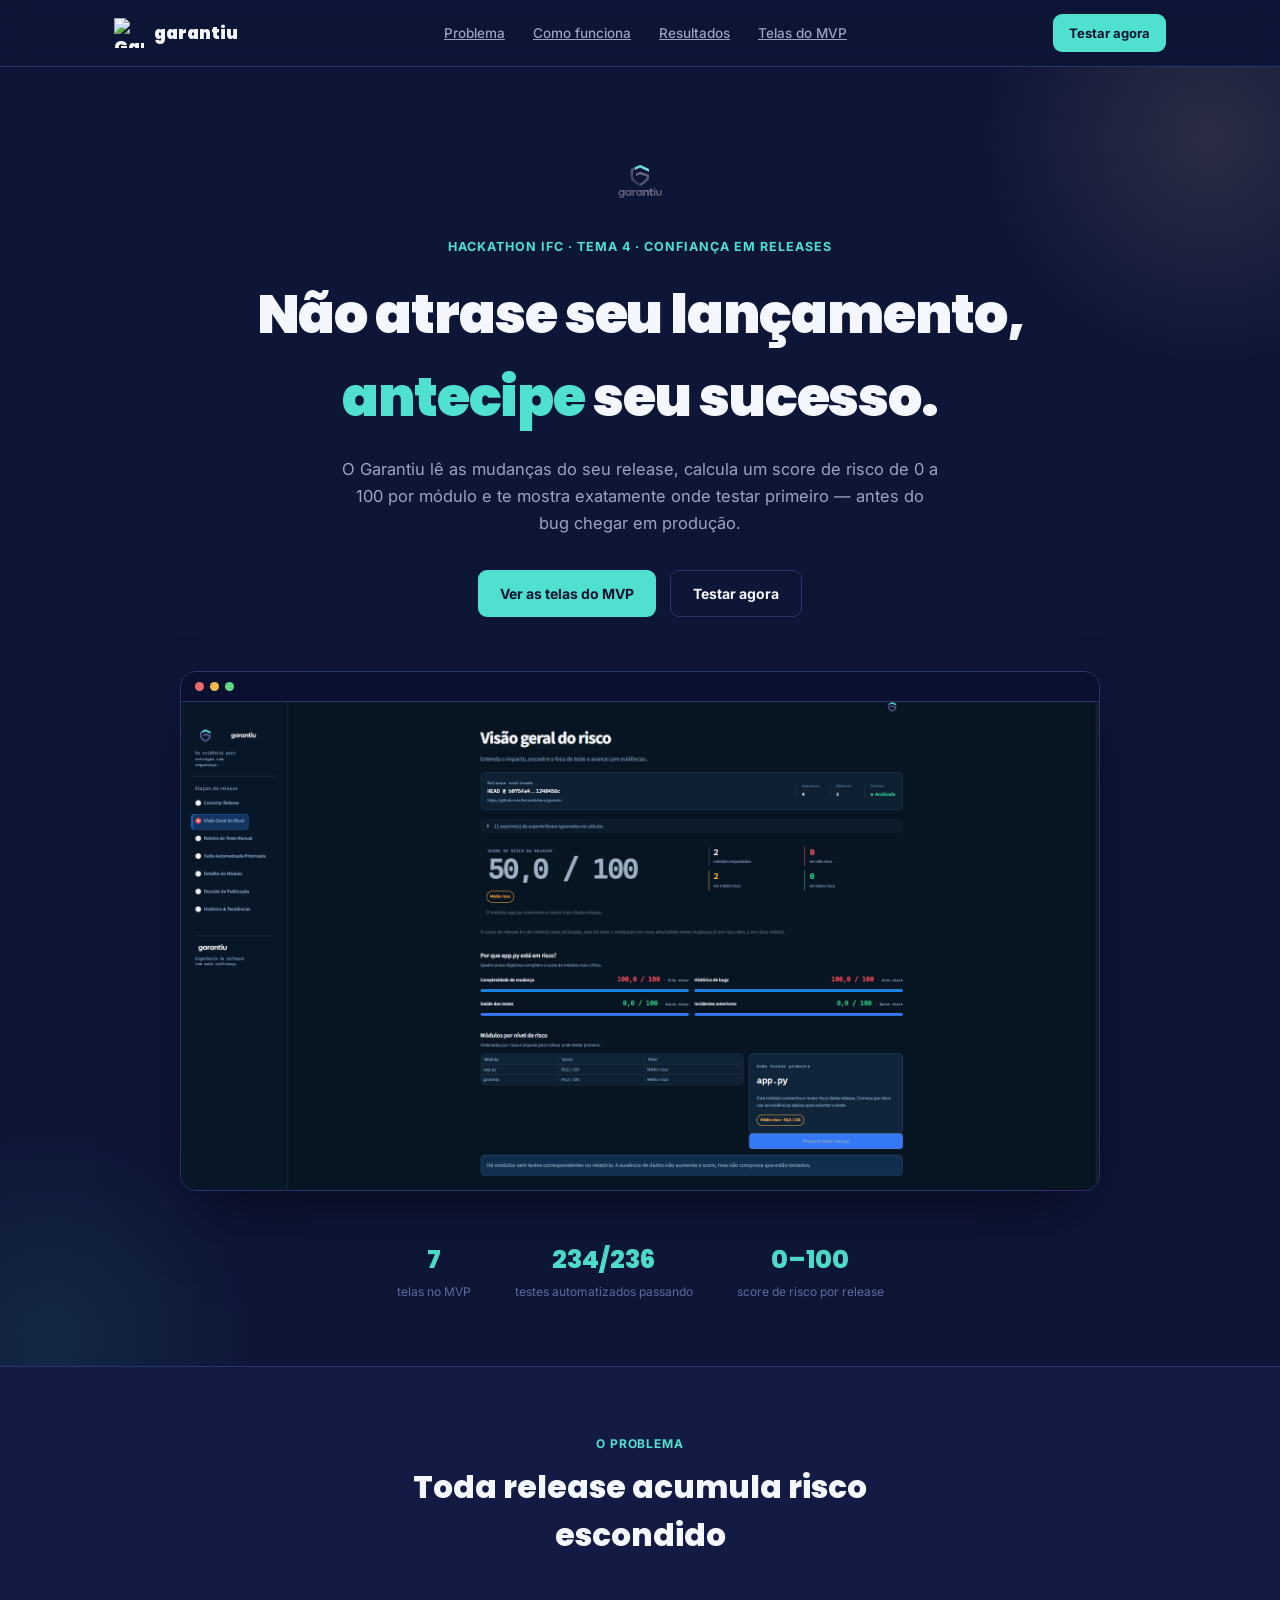
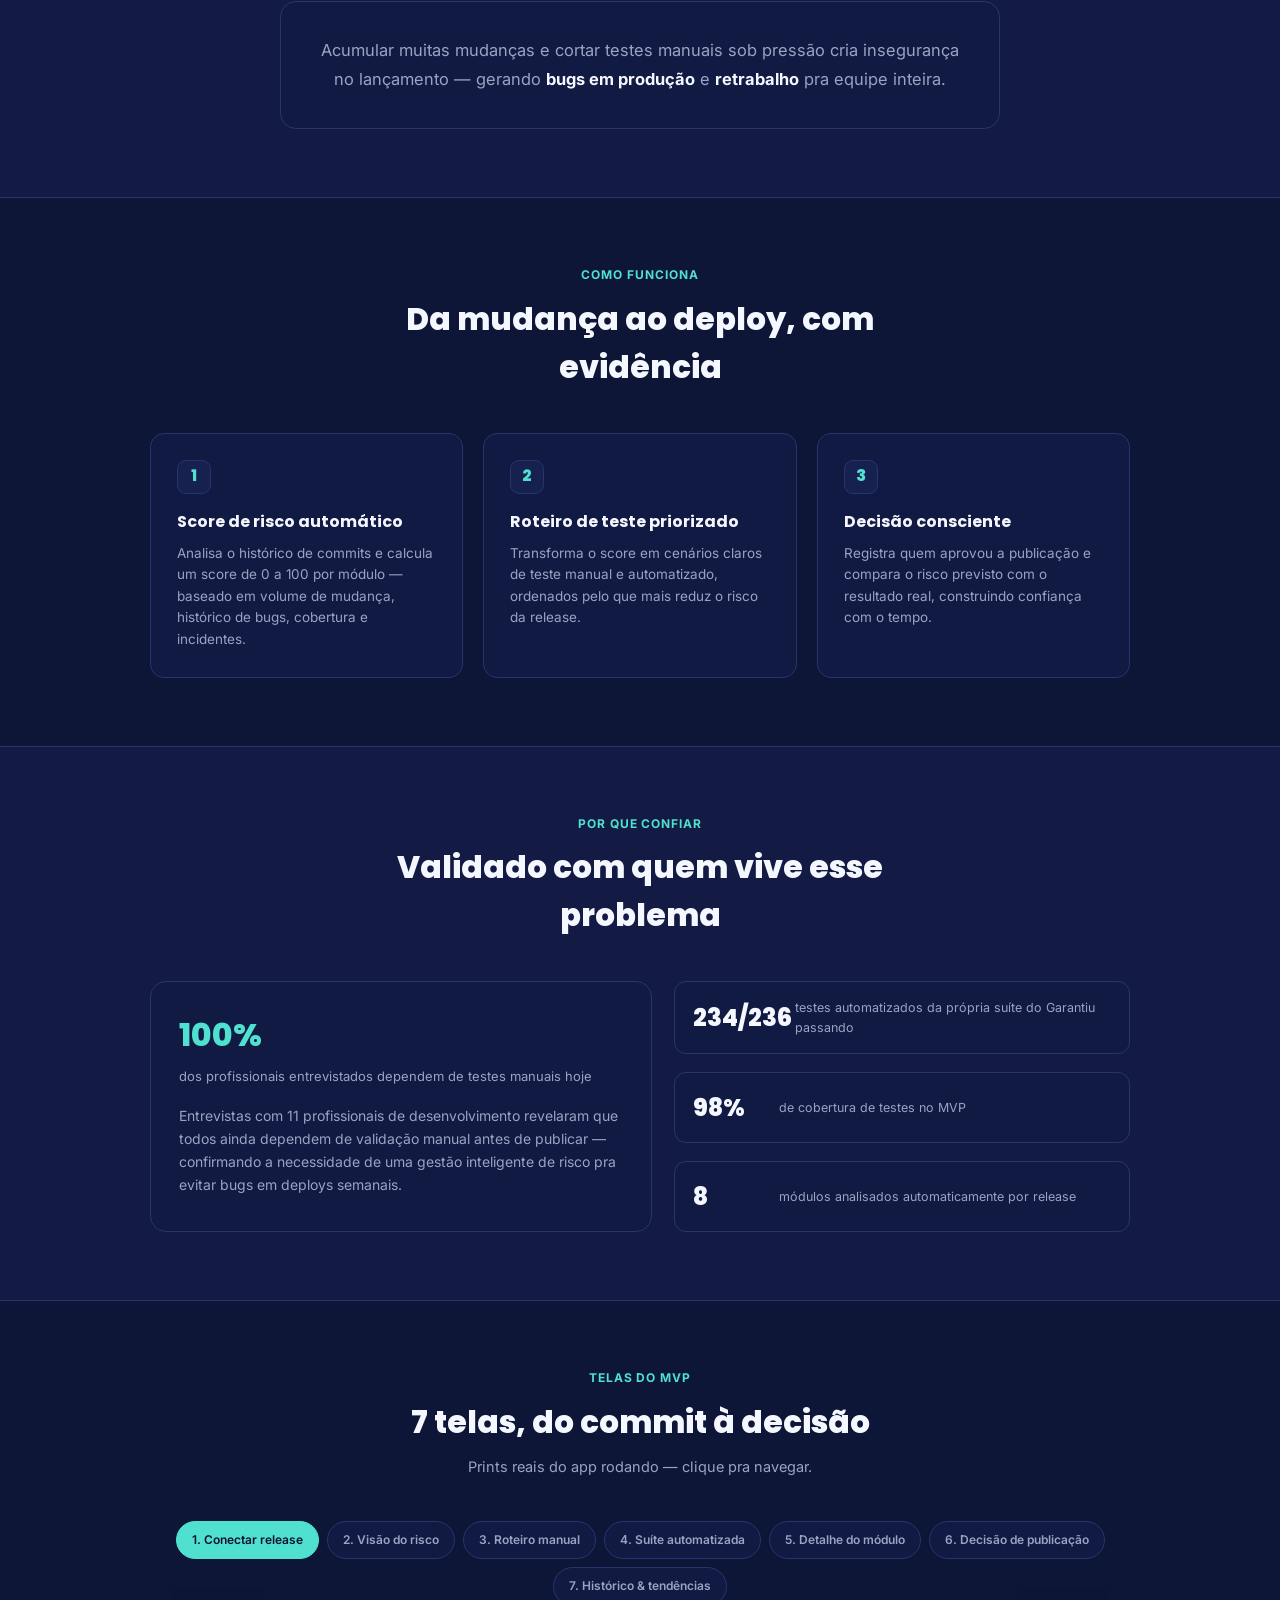
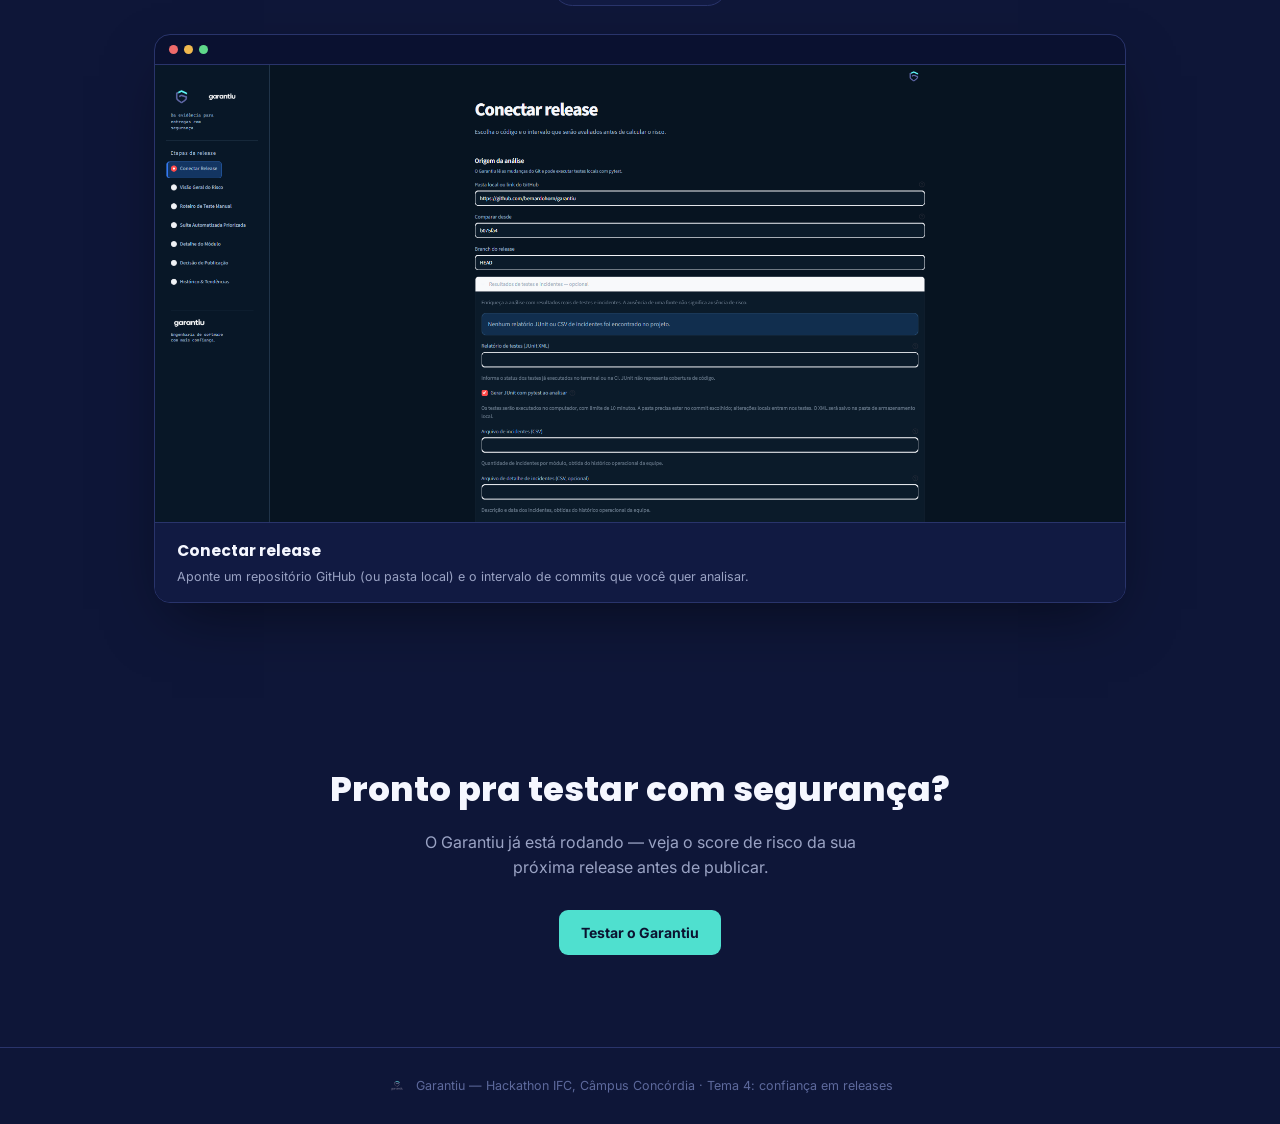
==== index.html @ 56e27c17 "Add files via upload" ====
<!DOCTYPE html>
<html lang="pt-BR">
<head>
<meta charset="UTF-8">
<meta name="viewport" content="width=device-width, initial-scale=1.0">
<title>Garantiu — Usou, Testou, Aprovou.</title>
<link rel="preconnect" href="https://fonts.googleapis.com">
<link href="https://fonts.googleapis.com/css2?family=Poppins:wght@600;800;900&family=Inter:wght@400;500;600;700&display=swap" rel="stylesheet">
<link rel="stylesheet" href="landing page/style.css">
</head>
<body>

<header>
  <div class="navegacao envoltorio">
    <div class="marca"><img src="//E2JNZHXjr5t7df7fH5HGKZ+0+aPSdGxamsanpGlsQiwTM9I8OSPN3oC0RhLSEAxLSzwlrdn8QgigGl1LrqCbeUuhKK1z89KcLyxcAXjOMf/yjy2crVdP3M1SVwo+kwBAXeN3ge9rzKolhueu6q+vy5VK//xqCkBPKWSkSYUbKgjIF0sBQHFOl/pzUUcBrGoCIFcUW7Yg7bmi2HOz0pEpii2WFkckJQ5fRDp9kdyN6fzE7cX5/9w25fvYTR7PH3wxGn3ZzYGA4Z6eNtw+3+/e//AAAAAAnl8+8a5PGFe85wrjyr+5ylj1zxtUCPDqxqsb/6ynruO91o3WN116yaXn/ANRAcCm//iP1zTeu73+1mDxByoA6PVlpdefKwUAKggwQwCzkS9PAywKAapvAijXMwkAVHVUhABm8/+0AoAL/LiqcwYA4VIAYI2lpaW87V/dBmAGAHoHQCCqdwNYfBFpmvSKxTMjjYfHpO3IhLQeHjvdO+kr9Ex6090zgdmeYOxJ20xQWqZ8YglGpCUck+ZIXFpTWWnL5sWSzZca3rl5fQ5e3Q7QkEiWSl2Tlzy7LhgA/KpHAMpP8C/0fRcOAEqTCLqyWanLV5RaAlj+uiUDgHLz35YrnAkAcsXSNEBhXk8EdM6dlo7cnHSmi9IVz4ormJDeSCp3fTI/85nC/PdvjkavcE9O/onb53v1jV6vcdPEhHELRwMAAAAA/LZ5zx+9x/i7P/074+r3X61CgJdd/X+u/tPl/7T6Y03Lmz7f1eR66Mau6x5w1DreYxjGC/7iL/5iyZ+j+cvfVEcAXtn07e3rbwvNnu6biEufCgACed38L6pyCKAbel+6VOWPF24DqFwM6E0ufP05g4CnEACY5Qxnn5UAoDIEWDj7Xw4AzKMAKgSwxTOl5X+huNiTBR0OtHjD0uYNS/tMWGyeGbGOeE5ZDo4EXKMTU46Dj92//M47r/zo7be/78r/+I/lnUdHt28JRr2OKW+8zTP9w9Zpv7QFImKNp6U1mdHTAJZMqQlWT/9V46424pea//KrWeUA4ELb/Z92AFA1wn+h7/uVAoBCrlT5M19nHn1QUxCq8a9s/nUAoD5W76kjAbPzYps9Lu2zx6WjeEKcsyfFVTwpndk5cSZy0pMqyJbUrGyOZk/cEM95vzh36sFPx5PN109N/a9bPJ7X3jg5ZbjjccOdzRpukSX/vwAAAACA37iamhqj5uM1xj++7/+qT1+w5v+s+b2r/v6q9y//x+WODcs2DdSvs4Vr17WfXL/adtrZ1D1p32BfVVNT86IPfEB//VmavvJNw/G5/le03Pvg2s9UBQC9wYI+CtDjy0q3mgbwZcTlTZdKfew7EwQsjP2XA4CFgEDtEniGAYBq/M06aydAZHEIcLEDAPMYgNr83+wL61f9NcG4tM6ExO6LSsdUUByjUyd7PDO+zaMTuy0DAys2ffvbf9X6rW+9wfrFL75Mbahfd9ddr6q/9963NOzc+f7Ow0c235LMjfUEo+GeYPwn9kBU2sIxaUuk9dGAxli8dDRAjf8nU/oIwKKqOAJw0QKA6uv7ynWhBv9pVS4n9YWKqvj5FwKAbF5ay02/LtX4VzT/ajGgde74QgDQOX9aXMefkJ7jT0j33GnpzM1JV25eunPz0pOela3xgmyNZueuT+b9ny+eGLwlHO9wT0+/23306O+5RV54XShkuMfGuDkAAAAAwHNH4/sajfV/v95Y/eHVKgR4Uc0Ha/645h+WfXzjFXVf3nB1894Nq9uza1e2/2TdaqesX9Opq7WhN21Z1ea6/PLGV1555colf97Wf7tX3wJguWf7+ttDc0+oAGCzLyebg8VSAODLSo83I90z6YVyTafENVOqykZflz4iUPVeRRBwVgBg3gJQrsprAfXVgOGcruoAYCEEiCwOAX7VAMAMAapvAFDn/FtCcWmPZ8URz0qrLyJWb0TaJ4NiOez5uWNsOuvyeEe3Tkx/3zE4+HFrf/+bavr7X1r33e8azd/4hlF/553GhjvvNNbee6+x6bvfNSy7dhvWPXteZnv44T91HR2zuEOxR3rDcV9HMDrrCMWkPZKQlmBYWiMqEEhJcyJZCgEqg4CLGACYDfivJQAohwC6Kt9TNwCUlxy2qn0I6ihEJq9H/s2m3yxbsfT0X43/q1LNv5oA6Mgfl87CCV3O7Kx0ZmbFlZ2T7vSsdEUz0h1JS08w8cNrY9n47fn5I5/PFG68cWrqA26///Xq5oCbpqYMvSuAPQEAAAAAflNq/q7GWP4Py401H1qjQoCXrPjwineu/KeVVzRc3fSN+tVtxzasss+vWWH/xaprHLLiqnZZeXWnrLqmS782bOierbuqqfeKK654zeWXL1/y5z8zAbC9/vbw/A83H0tInzcrm/2FUgigAoClQoCqAOCsJ/wqBFgqCLiIAYAOAS4QAFTfElC99O98AYAqSzBWevLvi4gjmBDHTEQcx/w/6J4KJq8PJcb6PBNfbtm160N1/f2vN0Re8MlHHzU29vcbNf39S/55W/fsMayDg4Z9/wHDeWjEsAwNva1t/yOf2BqM7NgcT/kdvlDR7g1KRygmrYGwNEZj0hCPlyqRWHQUYNHZ/4scADTk87ou2NA/kyovADQDAHUbwFkBgGr8Z+fPBACFUghgBgDt2aJ0FI7rAKAjNy/OchDQlTsuXdl56S6eEpcKBjKzOgzYmp4Tlzfy42vD6ejtmdmjX8zNfv4Wn+8fbg+H3+j2+V5689S0cev4uPG5kZEl//4AAAAA4KJb9c/1xqp/rjVWf2S9CgFeseKSFe9ee+naest62/c2rmqdXL289fjKGpvUXGmT5cvaZfmyDqn5lF1WLHPJqqt7ZNWyzbJp3ea5jTWWzSoAuPqyq5f8daz/erfeAdB8z4622yPHn9w8kZC+6bRs9uZ0CKCWAepJgEBOlz4K4M0sBACLzvir6wKfYQBQHQRUBwCLgoBI9qIGAKoWBQDhpLT4wmILxKRtwidtnpl513Ro8uZEZm/f+LFrrXv2vNd6957faxsYND4yOmq8Vz09fhpnyi1DQ0br3n2G7dHHjMa9e19rHx6+ZEsg9L3uUGTK6vOHrYHwk83h6JIBgLnkb6HMK/aeYQBgNv4XKwBozuV1NeVypcouLn0DQK40/t+SL+j9B5Uj//qJvyrV+OdnpT03q28A0JWfE0d+Tr/a1VP/4knpOf4D6SqcFGdmTlzFU/o9tShQvTpSeelM5KU7kZfeSEY2B1I/vzGeL96WnJ38yvwT37wlGL38xqmpP/rcyMgrbp/xG7dO+43PTE+f528QAAAAAH5FbrfbaNvUZjSubDTWfXyDCgHesuoj6/5h41V1N1g2OIbWrWgNLl/W8sTVyyyy/Oo2uXqZTT/tX72yW1Zf0ytXX+GUmk91yoplfbL8ih7ZsKJrtnZZS9e6j657Vc1Hapb8Ndv+7Rt6AqDp3p1WFQD0VQQAWwJFvQugRwUAwXwpAFDLACv3AVQ0/7oWbgooN/tVAYDaE/B0A4CFxl/tAyhXZySnA4BFCwGXqKccAKjwIJwSayghtmC8VOp8/0xEnNOhk50zgektgfBA69C+T1q2b3+bGhvvGjpgWO/fY1jv3rPkn+1T1bh3r9G6f79hPzBsOPr7X1G3Z897mx95pKEzEDhsDYUzahLAEo6KJRrXRwKa1TEA1dirxv0CEwBLNv5qOV+5Fo3jq2ZcNeZms/4U6qkGAKrBNxt9vfE/ky39WuXt/+pr9PZ/89y/GQCoxr/c/OsAIFu6ArCyOgrz4sjN6epUkwAZdUXgrHTPPS62dF461ARA8aS4Zk9JT+Gk9OVPSm9mXvoSRdkSy8tmf1KuDaaKn03Pe//z5H/d/6/p3PJPz0Te8Znp6Vd92u83bvJ6CQIAAAAAXBzrPrrOWPvRtUZjTYMKAV648l9W/uHaj6y9pKmm6bam9Y7961Y7kstr2p/81DKrXHlFq1x5lU2Wq5H/Fd2y/BqnXH21U79edVWHXHOVQ5Zd2SnLPtkh65Y7irXLmjr0BMGHViz5a9u+8DVDLaqzfHeX5bbg7BObp1KyJViQzYGC9FU8+V9o/ivKvCZw4fOqjf9nhQOqgjldnfoqwIw4A2ldiwIAtQCw/Nqhn/ZnpSOY1mV+vbPyx8rlUGFA2JwGyEi7GQCEkmILJcURy+pQwBZNiyNZ0NUey4gzWdTfY/VFxRlOS/t0WJ/xb/d457f4I2M3ReP3dR869AnnwMAbHfsOGI7BIaProYcu+uI4R3+/Ydm+3ajfuVMdIXiRZXDwXdbRI909kdBIRyQStMx4Tzf5AtIUT+imuSGVlrpUUpoLhdJtAcmktKin/cmk3hNgyRekLpsuVab8msvo7fv1+bwudduAfvqeLt1CoEoHDLphz5ee0udUWKBuCciWqnpHwHmCANXgm6V/nWwpDFC3HZhL/3Sp7f+VS/+qlgCaAYBZlRMAqpxq/N+s/Lx0ZuelK39CBwKdhZP6Y1fuhHTnTkhPtlS9mePSkyjK5uSsXJual63BjGwLJE/dljsR+Wz+5KOfjie73X7/u1QQcGsgaHz+0CHjS/v2Gf3nON4BAAAAAOe0+rLVxuqPrTbWfHyNCgFetfZja9+18dL1n2pd2frl5rW2R9csb00vr2n/SU1Nl1xzTedCqc+XL3fpUp+rAEC9Llvm0CGAev3Up9plzUr77IarGp0qAFC7BJZi/eIXdQDQ9r2BZnULgAoANqsAIFSU3tD5A4Cl6rzNfzkA6DIDgGD2zJP+8wQADvWkXwUAgdSiAEBXJKerMgQwAwBVLdNB3fh3xHJiDSVLkwHxnLSpJ/3qmr9AXOzqfV9MHFNhcXh8P+2eCRe3BONedyi83T48/BHrnj1v6n70UaNr717DOTCw5J/jxaT2B2zYscNo7e/XgdCmXbveYTl0sO7aZPJwTyyZap72/bIpFJHmeEIvB6xPJKRR7QRIp3UAoJ6u6z0BmYxu+jdm07KpfM2fGQA05HK6qgMAixkCVAQAqvlfCACe5pJAs/lXjX9l6esOVZUDgNZyLTT+lR8vFQCUR//PCgDypdI7AHLHxaUaf7NU858/qatXVe6kuJKzOgjYlj8t1+VPyzYVBETzsi2Se/K6WC70jVNPHvj34lzLTT7f/3ZPTr6uv7//Rf86MmLcPjFh3OHxnOdvEQAAAMDz3iWXXGJ88sOfNJZ95Epj3WVrVAjw+2s+suY96y5fV9daa7uncYPds3q5Zf6aZZZfqDP+11zVXnrCv9wlK1f26DIbf/3EvxwAqHomAUCLCgCCs49vmU5LXyBfCgDKY/9PJwQ45xRAZRigAgB1ZeD5JgBUhc809uo6wEUTACo4UAHAwk6A6gBAjfZn9FN+qxrxj2X0mX49CaB+LJiQjmBSOoMpcUwGpfWQ54euY77Qdf7oget9wX+zP3zgg47Bwdc7Dx40bA8/rJf3/bqpIyGOr33NcN5/v5o2eHHjnj3vbB8b27ItmTrqiMRCFq//R+q2gIZIVOoikdKT//I4fYN64q+OAZhNf65i9F+N+lc8lTefzJtlvqef/qtjBuaT/4oA4JxNf8ViP32koOLJ/28kAMiVGn/z6b9ZOgDInxRXek768qdka+FxHQK4c6fEnTkh16WOy82p43J9LDd/c6rovy1TfPTzmcLnb/T5/sE9Pf3mOzyel3xuetq4fWbG+GI0ep6/RQAAAADPO5uu2GRsuHSDsfxjy1UI8GI95v+xlR9qXlG/2bK+bfeG1S3+Vcstp1Ytt8nqFXZZs9Ihq1d2LXrar8qcBlANv2r2K1/NAODKK+2lAGD1Uw8ALPfubFIBwNaZjN78vyU8e1bzrwOAC4QA5w0AKoIAHQD4zzT0FwwAyiHAolsCylMASzb/avRfPe1PFsQWz+qn/up9mz8mDl9MOr0xcc1ExXUs8F9bfZHIZ1K5x7Z4PFutg4N/1Tk09Kqu4YOGfWiv4Rgc/I3/W1VHDZwPP2zY9uxRCxtfUr9z59ubDh5YvzWRGHGGIhFHIPyzpmmvNEWi0phIyKZoVBrNhYCqWV/i6r2zAoBcXlpyBV0LAYC5Z6AyACjXuRp+83pCXWq7/xIBw1MOAMzPLxAAqB0AiwOAUvO/EABkjy9q/hcmANQ0QO6EbJn7gWwtPi59ahIgd0pumPuh3FT8gVyXPiE3qsmA5JxcFy/++PpYLv6VEz/wfDaZ0TcH3Dw6+oYvRqMvu3naa1w/Pmm4mQgAAAAAnt/UmP/ay1YbGy5fp0KA16z76Lq3r7101b80rW24pXZ1077a9dbY6lW2H61a1S6rVzpk1Qq7rFrRqZt/VdWNf3VVBwCqVABwxRXtsmZVe/GpBgDN5QBgmzerAwA1AaAaejUFUDkJoAOAyhCg8r1A7uyR/3OEAAsBgL801n9WAFDe/q+W/XVG84tLvad+TAcAZxYDVi8EbI9lpT2eLT39V1f4hVLi9MXFMe79b5fHV3AH4kdviyZ3uEc99V3797/TPTz88u7hYcM+OGh0Dg095/7hNt5xh9Fwzz2GumpQXTloGdr+trZDB1dvjUaGeqNRX+v0zLwtHJXGUFg2RcJ6P4D5FL6y2delRv+ry1zWV3Fu3wwAzGMAZqmfV00ZmI3+Uk/+zzVh8LQDgFzhnAGAav51AFB+8l8dAFQ3/mb1FU7r6imcks1zT8jW+R/K5sJp6c2ekC3503Jt8QnZVnhc3LM/kC2ZE+LOnpBt0bxcG8z8+LpoLvvZ7An/l+ZO99/o811+45j3bW6P55W3zniNz7AwEAAAAHh+qampMVZdvspYddkqY+1l6/SY/4bLVr9v01W11paNlm+trNl45KplG3OrVtl+vHq1XVYub5d1azqldkOPrFnlkhU1HQshgBkA6IV/5SDAbPZVo18ZAKjPqwOAjcsaOnUA8OGlA4DmL3+5dATgnp2NtwVmT6sAoE9d/RfILwoAzBCguuF/1gMAMwSIFc6UCgGqAgB9LaAZAJjXAoZT4lCTAOp8vzcqndORn3ZNBrM3J/LjN4cj3+wcHv6IZffut6qn6q6HBo2+Awcu+mK/Z4WI8f5Y0KgZ3qd3BNTv2PGWpgMPX3p9Ija4NZGM2PyB0y2+gDSHI2JJphaW+6lz/gsNeaEozaoqm/9yAGBOCOgmv6rx17sA1O0C6VKdFQCca8JgqQDAXAB4UQOA40sGAAvNf3n8X439qwCgt3ha+mYfLwUAs09IT+6kDgE250/JluLjslVNB8z9QHpSc9KXmpdrU8fl2sSsXBefFXckN3975rjvS8VT3/1sKHrF7YHA/1ALA2+enjHuSySM4WLRkKdxLSQAAACA3yLuS9xGx0dtRuNldSoEeNG6j65785qPr3l/7TWb7E0NjoG161rDNSuaTl+93PqLa1bYZOVqp6xa0yk1K5xyzfIO/Vrd7Jufm1UZAKgxfzMAMEf/z5oAUAFATc0rai5bOgCo/9rXjNo773x587e3N93qL5zSAYC6+s9XesJfGQCoetoBwDmCgPMeAahs/s3jABH19P9MAKCX/5nXA6ojAGpRYCRbCgDCab3YT436O6cj0j4+c8LhmfHfGM8cvCEQ+ULH8PDf2h988HWqeXZ8+9tG83e+o5+u/7ZROwI6vvpVo+PrX9NBgAozLI8MXd4b8u/oCPqn2ma8aZs/JG2RmLQlUtKaykirarz1qL8a+S8t+au+2s8847/oiX/FaL/Z/KvS3185WWAGCWawcK4AoKp+5QAgP6/rXAFAafnf8TPNf8X5/97CKekrPq4nANRrb+G0DgFU6XAgf0rXtuM/Kn2ujggUnyhNBKhdAal52RbK/vfWYGr21vR84Mvzjw/eFo7W3zwx8RdqYaCIvOC+6Wnjjr17uTkAAAAA+F3xvv/5PuPDf/1hw3KpRYUAL66/fN3bN12+5hOttU231G+yDq5a1RJZucr2ozXru2T12q6Fxl/VilWdsmZdj6xc3aVDgMoAQL2aC/4qbwCoLLP5XyoAWL2qvbBeXQNYU/OKlVesXPKPu+GOu3QA0HTXA80qAFA7ANQtAN3ejH7if9ECgMog4Fw7ACrO/leO+S8KAMpHAJYMANQEQDApHWrMfzoizqnQyZ6Z4MSnE5m9XUdGHc179rzXtWPHa1z7Dxiuu+82er7yFd1E/7ZTv4eur33NcHznbsNyYJ+x/oEH3lD70MAlnVOT/9kTDvuc4fCsPRAWWzRxJghQG//TWT0ZoJ/Wq1sB8nldetFf1di/+YRfjf1X1pIBwBLHChY1/7nCrzUA6C5UPP2vDAEqAoDu7And5LuP/5eeBlDXBG6ZfUI//VevKhRQYYCaHFDTAVtzp/S+gGszJ2VrvCju+KzcmJg9cVvmxMy/F04M3hoMt10/NfW/bvF4XqtuDrj9wLBxw6FDvx0TJgAAAAAWU0/7Hf/iMJZ94Er16QsaL298Y+2ltf+74aqG2vZN9jvratuObljfnlu9rvPHqze4ZNX6rlKt7VlUy1f1nrfMJ//[base64]/yx+F6x/4AFjw87tRv3QQ0btgw++buOenf9o9xy90x1P+l3haNY67ZMmr1/[base64]//OhtwWif+4jnr9XCQHWTw9aDB42+fft+I7dKAAAAAHiaaq+sNdZfvt5ouqxJP+3fdNmmd2y6fP0nbOtsn7Zu6hzctK49WLveeWr92p5fqqf6q9f1LlR18//rDABqL6ld8vdjTgA0fvvBlttDc4+rAGBLqHhxAgDV/FcHAOX3VPOvaqnN/5Vn/7tiqukvNfndiTnpVmGA+jyQFvtMTFzhrHT5k+KcDP9iWyQ3d100O3lrMrfDduDApyzbh96mmq6ORw4azfv3G7XPo6evtQ8+aNTu3G407NllNPb3v3bjru1/bzty+Es3JFLermA4b58JSJs3IM3+oL5GUF0hqJr9TZmU1Bfzuuqy6il/6fpAfa6/UJAmNSWgJwEypTBgqQBg4VaBM1cKLmr+f80BQGUIoJ/8V4QACwFAucxmf6laaP5V41+eDtg6+4RsU6UWB2ZP6isE3enjcl1qXm5Mzf/wM9nj4VvDqQOfT6avdXs8f/3pxx77feuePS/rGRwytu7ZY7gHBpb8/[base64]/fvN7oe2ve8Hrtu7O836h6832jYPaAnAuof2vGXtiOHN7vj8aOuUCTSEYz8P/bOPLytq8z/h2Fnhh0KDAPzY4BhGBigtEChUEKTOLvjTd60XV1JV/de7bvlVXESJ2naQENLCV1C0zZtTbc0aZrdTUP37N53y7Ik23GStpRSoHB+zzlXV5EVLXbipEn6fp7nfa4syYtk+4/v57znPW/Yunqx2NuHjX19WNfTLYX8eOlJm38shjmyNYDOBZCKC49gMRqbLACGw3TQIC1yO80QwPMWAPHKJAA8kXHsjUit/+kEQFW8EhIgeorWWav9IyfPhP/UDoAkAdBw4g16pY8TCRB9FTfGXqMzAhoGx3BDzwiu7RycWD4Q6VozMPLS2u7+26v3PTu7ZufOLwW3bv1I7e49yL59OxKfeAIpmpvT/o8CAAAAAAAAAHARUOepkSZPh9gFRiIBPmjIM3xFvUg9z1RuXC3o7DtUFUK3WmV/jdH4sVrpxxUVARr8VaoGrFYtx5UVQVyhrM8pAOTKJQCSJUCyAJDnA8jhXx4SSASAptCYdQaAfAqA4feP0FMAJgmAdKv95yoAZAmQKgCSV/67wlL47x7Bvnh5u8K4qi9GV/ydbf3Y0z6IPa392N/a/6e6rqHulYOR/b4/vuS17dx5Dbd798edzz6HPA89jLz33HNF7O+fKUhHALv1CcQ/tRU5m5s/bHzqsf/W7XpaVdPdvb+qu7fXfrztz8KxNmxsa8emvn5s6O+nA//IxH/S+k9a/tnBAcyS7QCRiHSKgDxEMFUAyPMFUgRAIvxfJAFAK5MASBoESE4CSCcAEhIgfj8N/klFVv+pACBDA+OCoGHsTzg4/gY9QpAMC6wPn8TLoqdx4/AEbuiPvLFiMNq3smvgyJqOns1V+5/Lq3722S8Et2//mKK5+b2mJ7YgccsWEAEAAAAAAAAAcDHhC3nELeGQcYmRSIB/1c4zfostNCpFvWujgXUeqqy0j5YrXX9Tafy4UuXHFUofVqlqsUYXxCrNMlxeWYcrKpZhtXqlJABSijwuV7IASCcBysuraKXrAiAlr/4TGZBOAGiLODc9BUCR/hQA6/r1VACwGx8xrmmPnq45OkQFQHVnlA4BPG8BkG5LQJoOACoByFYAMhBQPh6wbQC72gbofb72Iew52vMP9+HOcLBn+KWmvuHHaw4e1Np27/4y2d8v7m1B4q5diNu9O+3rBCSczc3I/PgjyLp9K+mMeB/z1FOfN+56Ot9/7Nj22r6BHmdn9xh/+BgW27uwqasb8wOD2ESO+xsawvqBfqwfHKAyQIxEMUdW/5MFQJIEIKcNkJK3A0wK/9MRACMxWrZ4ZRQAI2M0/KcKABr8MwmAePinRwGmbgEgAkC+Lc8FiA8DJKv/VADEXsUNUan9nw4FjL6KG2Kv4YbR12mRx2lFTuHlRAoMn8C1ZF7Fse6/BruHR1d2h3pvDY3tD+x/3uPZtvPbwZ07ryIiwPvMM2j1wYPwJwsAAAAAAAAAFxJzoRlZSizIWm4jEuAqwwLDdeYSW8DE+LaxjK+7Qul8jRzVR/b2qzQBGvrVarLiX5tY3S+rqKVFgr5SHe8AyFDnIgBSJUAmAUCuaqU9xhQavNmOATTe/DsqAJiNDxtXt0VO1x4L0VMAiAAgxwCelwDoCGN/UiWLAFkA+Hqj2Ce3/XcMY3fbEHa1DmDnsT7sPNyNXYe7se9o7xtVbX1DK/ujh4Jtnb+z7Nx7o2XLrn/nNmx4v/npp5HpXba/fyYg0+gdu3Yhy66diNu9C6kfe+wq7fateZ6jhx6p6e7t9rS2jVuPtmJzTx82dvdgrq8PmwYHsXFggMoAEvRp+798CoB8/F9cBMgBX54F8I4KAHKNV0IARE/hKlkAjL6Kq0mRQYAk9JMV/ni7PxUCcQFAg79c8SGANPiT1n8S/GOv4broq7TIcYGkG4A8NxCXCXXyFoHIq/TkgEDbAG7sHnl1TX9scEP09JE1rR0rGl9+mZ4ccNuLL6Hf7dkDxwcCAAAAAAAAwExDVsfZMhYJ5TyRAJ+2llmv8wuBtYLO06JVekPlZYG3SkuraXs/Ce6l5TW05CBPAn+iZZ+0+mvqaFWqGujjlZWZS9o2MLlo6K8kxwV6EwIgkwQgYZ+Ef3I7eR4Aua1SOkeZYkOV4seKDxctKEr72tVNm5Ai2PwB5u6HjatbRyYJAF/b8PkLgPZhqTIIABL8aet/57B0MkDbEPa2DWJv6wD2Hu9/raqt7/CK/vDO2sPHG6079v5Q2Lbtkwjj9yx95gASHngYcRs2pH1dwNRRP/YY0jz5BOJ27UDk/TVs335j4PixBxr6B9u548djQmcXtvQPYKGvH3NUBvRjfjBEgz4VAElH/9Hp/yTgR2K0cgkASyRGS271T1Q8+J+3AIhP/5frLAEw+ioOjL0mCYB40ZX+eOhPnA4gzwCIxE8AiJzG9aOv41oS9smK//ifccPon3A97Qh4FTeQir2Gq8Mn6eOB0Am6JaBh5DSuGzqBl0deww1DE3h56BRu7BvFK3qir6/pj3VvOv3my78ZGF5505EjXyfHB96+d2+W3xwAAAAAAAAAANOGLWKJBHivo9LxX16dy2PUWlsMjDtSWmL9hxS4a3BFeTAe2hsTwZ4E/5LSAC1FuTTRn+7tV9fS1fySMn/W8J9JAFAJMEUBIK/+pxMAmgrHmLZAX7tkyZKP5M8tSfvaK1ffTwWA7p6HdE2t4VMJAdAVw7724YyBf8oCILUDoD0e9Duk6f/0CMC2QexpG8S+1gHsPz7wz+r2odN1PeGeYPfgPseB59Tilh1fI/vWHTt3o3mHj6Jru7sRwjjt6wHOHWHbNsQ99RQy79xJTw5QP/HEj9gDLbf5+/s7a4ZCMeux1n/wR45jsbMbC/0DkgQISUcBThIAkSgdEEjmBCQEQDzwJ0sAuvIfHZ0c+tOIADn8n7MAkCVAPPyTroBJAiA5/I9Jbf5pBQAJ//GSBUBdjHQEvI7rxskwwD/hhtjr0up/5FVpSwDpAiDzAKKv4pq4AKgfPokbwqdwffx2MHwarxx5Da8aPoXXDJ4YX9Mbfn5D7MRvgseO/cfN+/dn+Y0BAAAAAAAAADBt9AV65ChwfMKlcbCsyv6KWuv5k1btw2ptNa6slIqs/idfz9x/9up9cut+poA/abU/W8Avc9MqJqv9pBRVtEpKpCou9uOiIkkEUAGgcOKiEgcuLrRhrdJxglnMNixYoPxY/vz0AkBY/Ruyiv5+7d2bS5tah08GDvXhQEeEngAQ6BvDgd4xXEWuPaM4QI4F7I7RTgD5WMDavhO4pkc6MtDTOkQr0BNLVFWvVCTw+8ie/7YheqUSgOz7bw9hX2cIuw93Y/fhzkh1e9/La4YiT/tePiiKO3Z8TdHc/AH+yW3I+ugWun8duPCQkwN0jz6KdI8/Rk+IYHds/a7z4Au1y4eGDlR193abjxx71d7dh619A1ggMwIGh7CZrvxH6OBAITZKSxwdw6ahEOZCIcwPhSRhQAYEkpX/2Bi2xcalIgP+SMAPR6VrZJSKAVJ08F84hu0jo5NKFgDu6AlacviXBQA9ASB5BkDydoC4AJAlQGqR++nxgEkDANMeD5iyRUDaOvCqNDBQlgXx8J+okVO4NnxSKnJSQHyGQHDkNA6GT+Fg/yhu7IuOrQ2NHah56aVra3bshGGWAAAAAAAAADCTCIsExC3mvmzRuX+vVrtPqbVVNNyTvf3JYT9dZQv0F1oAkPCfSQCUFJkxo3Sc1C3SrVDMUXx86Zz0MwD8q1eTgPE+5q4HFKtahydSBQAJ/7RIoCcCgKz4p9kW4CcDA8nn9I7SlX4iAkjwd7UNYX9PNB70w9jV2k+vpM0/0BnGVa0Db/uO9kQbe8PH14QiO+wt+8u47du/SoKn8cmtSAtT0d8xmI0bke4PDyPLju10YKDhySe/Iv5xv2n54OBzwdDwsOXo8bfM7V1Y6OqhJwcQEUAHAEZj2EwkQFwImOLHApIVfbK/nw+F6eq/c+I0tkfHpAqnCIDYGBUActBPVGSMljNeqQJACv8ZhgDKFZNCfrZKKwDOoTIKAHIlAiD2Gu0UoN0C0ddwXWiCSoDV4RPtnhdemUOOswxu3JjltwQAAAAAAAAAwLQwzDcg4zzjt0yMc2+l2vN3pdpHw7lSWXPeAiCXDMgW/jMJgKISKfjL4T+TANAqnaeYRczKglkFnyi+sTjta5cFAHv3g4VrWofHqw/340D7CF3Rr+6Nr/zLJQsAEvTJMYHdo9jfFcHVfePYG9/bX0UEQOeINMm/dVBa+ZeH/JEp/+0h7Cf3Hev7q/dIV9+y7qEX6o923mPdtTePe3THF0g3AveHPyB9czMNoMA7DxkY6NqxA7n37pFEwM6dX3G8/KJnxcjIC96+vg5ze9dpsi3ANhTGwmAIcwODWIyHf24oRE8MoHv9R6LYFhvD1tFxaXV/7AS2RcekkrsA4tsA6NYAIgDCMewcjtIrrbgIcI6M0TpbAEyu8xEAaVf9p1PTEQBk20CyAAiNdzkPvLCEvN/O++7L8tsBAAAAAAAAAGBasHks0uXpfmTQ2l+uULlxhdJDQ3mu8J9OAOSSAKkyIFUApB7zlywAihReGv6nIwC0i7S0AyCTAJC3ADB3PlS0mgqAAVzdET0jAOJVTQQADf6TBQAJ+/7uKPZ1R6Xw3x2RZEB3hIZ9IgDIVP8qMhOgdRC7D3b9o7q1f2RF78iRmsPHf214YtvPuM1bP2N9ugXxzY8j7r6HYLDfJQoVAXv2IMe+vci6ffsH9U899Z/GZ/aqA/19e4MjsX5re9dp0hFg6RvAIpkRMDBIV/7ptH/S9k/2/JPhgMPSKQFym7/c6p8Y+Edux+9LBP+k8J8QAEkdAO74yv9ZAiBdF0AuARDL0vY/zcolAEj4l08NILdrh07g4MAoXjU01ut49rkSsgXGtGNHlt8KAAAAAAAAAADTYv61C5Buru7neq39WLnShcsr3TSM5wr/U+kCkIN9JhGQvPKfLADIYD9SxaUuWjT8ZxEA8tF/Z2YAiFhTaT+pWawJEgFQOLcs7Wtn190lnQJw14OVq9tGTlcfGcQ1nVL4r+k/QVf36e2eMVzdPUqHA5IKdEoSgMoAIgf6xrCvK0KDv79vFHu6RrCrdZAO/6tqHcSulzr+VNc20HtTf+RF73Mv3mx49MnrhAceoBP9Z79wEHGbt6b9+YBLD+v27Yh/6im05OWXyDDG99j37Pmc7cU/LmwcDj1RFwodt3Z2hi2tHf/k2zuxMxzFltAILWs4Kg32I6E/LgLkY/+Sw79ctAMg3vKfWnQLQHQcu2MT2BM7iT3RCVqJ8B8ew96RcxAA5FjAGRQA9FhAcjygfETgyCmp5EGC8fuTBUBDfww3DY31W/f/Ucm0tHyI3bIly28DAAAAAAAAAIDp8h7NPHaOXutsL6t0JjoAyBaAXJVLAqQG/FQZkC78T1UAyOG/qNCbSQCcUi1W0SGAS+ZVpH3hTNM9yLp+/Qe1dz+oX9UWeb3mSAjXdo7imt5xXNt/Etf0jUvVO35GAnSPUgFA9v/TToGeUXrbfWyA7u/3d45g97F+6fi/wz2vLesY7GnqCT3v2Lt/hWbz5u8wGzd+gn/0cTTnuRfQtcePw0T/yxWM0Y/6+9GCjnbkfulF5Ghp+QTfsntWdXfHgysi0TZvb3/Yeqz9n2JbJzZ39WLrQAg7aNCPYnMojMVQOCEA5EoIAHnif2wcO0ZPYGcsXtFxWq540fCfSQCExy4NAZBcsgCISwBZABBBQG7XhogAGMVNg2Mh6/4DGnL6hRkEAAAAAAAAAADMKO/RzmXz9DpHB+kAIAKAhHi1uu6CCIB0lS78ZxIAhcnhP5sAKD8jABblpe8AMDT9DjHBjR9S/m6zmCwAanvGcV3fSVxLRAAJ//GqjksA+TQA3/EQ9h7px/6jg7i6dRhXHRvA3le6sOuVzj/XtA72rxuI7XHu3CfqH3j0P9m77/6o4cGHkHbTJtjff4XhaGlBlpa9yPbsfnKc4CftB/b9yH/k0Nqqto4X3W2d/eZDx163HGvHrv5hbBscxnxfPzYPDWNr0tYAK5kPMGnyfwzbR09g+9iEdI1J4V8eAEhKDv4z0gEQD//TEgAjJ7NWLZ0DkFRJRwmSj+voyQGncW2MSIBXcU3oBK4fGMUrQ6PD5n0HWCIArI8+eoX9tQAAAAAAAADAO8t7VHnMXKPO2U4EQKXKS0O9RlN/zgJAlgC5gv90BQAJ/5kEQGGhc7IAKLOfVi9WLydDADMJANWKDVQAVN6xyba6NfJ67eEQru2I4dquMVzXewLX9k5MFgDx8E9nAbSHcdXxEA4cH8L1bWFce6gX17zSdWJNVyTUcLT7OeNjT/qZBx74uuL22/+Nvf9BxN77AGLvvjvtzwFcGQjbtiHL7p3IvL8FkfZ1/bZt37Y9/3xV03D4paqOnh770ba/OLv6sKWrF5t7+ujgQOtwRNoakE4AxMYT4d8RPRP8nXQOwCj2kAGASZU6B2DKAiAp/F9MAUCKDgscJdsEXsU1wxOSABgaCwstzxq4rVs/IjzxxJXxxwEAAAAAAAAAlwJzr5mHNLM1c4gAIEMAiQCQV/DJUYDJYT812Kfb959tn3+moJ+ppiMA5A4AUnQIoMr5mnqxtoluAZidfgigcvV6pFi37sMVv77buqZt5HT90TAOdp/AdR0xXN97ggZ9shWgtu8ELV/bMD0loKYzimvaR3DV4X7sfaEd17zcNbaydbCr8WD7Nu7RJyp19zz4JbLir713E6q8+26kuP32tN8fuDJhWlqQbudOxO/Ygcgqtn3Pnu94Dx6sXxWOvFjdN9hlPd425urqw67+ELYNDFMJQFr9yRwA5+gJqb1/[base64]/cIoO+2sYOI1re8Zw4HgI13dEcc3RQVx7uP/tlW3hk2s6w932nc/cp974wELDnff/h3rTpn/VbXoA6e7eBCv+73Kczc3IsXUrEp9+GpGJ9tz27V81t7SUrxgc3FHXO9Dp6+x91dbaiV0DYWzpG8KWwWEa/m1DI3Sln6z6k1kAdCbASAy7yd5/svo/HKWVKgBI6E/eEuC7xARAojuAPC6H/jQCINg/EuZ27xXI/5K6ufld/lcEAAAAAAAAADNIZUIAOM4SAOmm/ecK/ZnCf7IAyBX8SZGj/c5HACiVzlcrC9jGRYsqP5k/uzz9a1+9GrFr1nx06U23rlrVOvJm3fERXNc9juv7JnBd/wSu6SbzAMboin+wbwIHDvdj14Gjry47Njh4S3f0Jd+uA6uNmx/5lvqOTVeR0wRUdzyAmHvuQ+pNm9J+P+DdiaK5GamfeAIJDz6IgsHgv/A7d15leeaZBXUdnduquvvaLEdao86ufuzoC2F7/zD2hEfpCj85OcA1fhI7xyYmnRRAjgKUBwG6yHGAcgcA3Qpw5mSA8xEAiYA+hUpsGUgpGvqTH5+GADDsaTErmpv/rezBB9+dfzQAAAAAAAAAcCFQzsncAZDtiL+phv7prv6T4C/XuQgAMgMgLgBOVxaxDQWzmE8sma9J+9rLV61ChU1Nn17cdMutK4+G/lLfGpFa/9tH6N7/QOswrifHAh4ZwPVHBt66qSsWaTo+8Lzpka28cF/zN8hEf+6BR5D6todQxdrN5EjBtN8HAAjBYBB57roLKfbto0cIEhFg2rNnfl1n1yN1A6FOX2ff67bjndjTN4wd/cOSBBiOSB0ApBuAzAIYm8DOsZP0VABZApwJ/0kCIHby3ARA0gyAXME/pwiQg36SAKgOT0gdBPLnxR8PkPvOCIARdvdeKxEAFY88An88AAAAAAAAADBTKOdqkGZeegGQqWQhkC3wn8vqf3L4n5IAKPRmFAAapfOUpoiry89nP5q/oDLtay9takKKpqbPLl1967qmo0Nv1R0N4WD3OK5rj+L69giuPTpIgv+bq9pH+lcc7n7a0rwtX7znwS+R1mT9/Q8iw733w0R/YPpgjK7t60Nzjx1D9mdbkKPl8U/Y9u2b3dDTsyXYP9Tl6OiJWI93vO3sHsBCRzedE+AenaASwBYdw66xU1QCuIgEiE0eBEjrXAVAyhDAXIE/lwg467EUAUBDP7lGTtLbgaExSQD0jUT0u/da2C1bPqqELQAAAAAAAAAAMHOo5mqQcq52djoBQAK7HODTdQXkWum/mAIg+RQASQA4TmgLuZolS5Z8pCCvNO1rV65YgzRNTZ8u/eXtvvXdYyfXtI/ixuMjOHhkCDe1RV7/bfj1gRWvdD7N3vvQAv7e5i8yGzd+yLDpQaT//f3Q5g/MCI6Wx5F933bkfHYfPULQuGv7z72HD99d09133NnRNeLp7MOu7n5s6x3A9pDUDUDKOTqBXaMT2E0EgDwAMGUbwDslAM4q+WuRkB+ekIrcTicA+iK4oTccNuzcY1Pef//H1A89lOXdAwAAAAAAAABgWpAOgEwCgITy5DCfLADIXIBMwT9VAEyl/T81/J+vANBW2GP6fGNA8WPFh4t+XpT+tTeuQkzwl5+w3/2Q5q6e8Y4Vz3dF13eND/+271TX8mcPP+Rofvx79js3f866fv0HjXf9Hhl+Dyv+wIWBHCFoevopJOzehcjKt7jn6R+4Dh38na+z45Crs6vTfKz1pL2rDzsGhrEzHMPe8VN0KCAd/jcyRishAM6lAyDNMYC5gn1yiE/7ePQUroqcPFPhE2dqZILel3gO+Xh4DFf3jeD6vvCIftceOxEAFZs3Z3nXAAAAAAAAAACYFso8DVLnqW+cJAAqJQkgh/NcAiBd+J+OAEgX/qcjAMjtVAHAVDhG9AWcjwgAxY8VaV97ZXAVUgSDH/Dced+sew53P3fnkf79DU8+s1L8XfP3rPfc89lgMPg+9+0bkO03dyHr+vVpvwYAzCTsli2I274N8bt2UhGgffLJb5kO7BOXh0LPV/X299iPd7zm6R7Ert4Q9gzH6MBALykiAEglzQJIDf5ECJCqIqE72xyAeJGVe/K8xDUe6tOF+3SfPyn8x0O+f0QK//7IZAHgJ1IgLgDq+sIRdtcet6K5+eNl0AEAAAAAAAAAADOHcp4GVc7T/MLAONrKlS5cofTg0nI3LqvwpG3xTw71uR7P1u4/NQHgk8J/iZ9WYWF1ogoKAriwoAoXFnhokS4A8jOTn72oxIq1SvswU6C3EwFQfn36UwAUwSASb70N+Tds+LjnzuavWO9p/iy3YcNH7L9/CLnW/xb5fvlLOrgNAC42RAQwW7Yg/Z7HEHdww/ute7d/1fXCc8bGwcFd9YPD7fa2rpi/N4RdfcNUBLjDo9g2GMbukVFcNXoK+2MnsXd4DFfFTmHvyAka/APjr2Ev+TguAogUqKJBfEJagacBfTxe0ueQ59NrhDw2gX0jJ2hYJ1dvmHQfnDi7yP3hcfo8+jmReJHHIuPx6wl6nyc8jt3DY9LzQ2O4inQA9I9E2d17qxTNzZ8iJygAAAAAAAAAADBDKOdrkGo+M2s6AiB1hT/T47mC/0wJANIFcKYDwIoLiy1Yq7QNcqW8m5nFfKh8TnoBQPBv2IC8v7sXue68H1nvvB8Jd96LuA0bMj4fAC4m3MENSPjjg6iw9Y+JkwPM+/YtJSJg2dBIt7974LSrsw97+sPYHx7DvvAYFQKOgTB2Do5Iq/7xYwE9NHhPUAFAA32KAJCDPy3yvKTnygHeFx5PFO04iM8ecEeSZhHEuxHIc2QBQL8W2a5ASxIApNwjY5MFQH8E1/dHYro9+wIgAAAAAAAAAABghlHP0yD1AvXPDVpH61QEQLoW/3SPXRABkLwFIN7+LwuAggIHLiiy4YIiMy4qELC60txnKhd4hULxgcJ5hVneAQC4DIifHHBtfz8VAWJLy+dtBw4ULhsYfDI4OHzc29U3HOgNYWdHH/[base64]/vR05X3gBmffs+bR5377ZNZ2d96+KjHZW9w1F/R392N01iO09g9jSM0DnBPhI4CazAqJntgNQARAvaUsAEQJSUQGQEvx9w2TeQIoAkCVASvhPFQBSB8LZ0oAIANfwaEIA+OkMgJGodvfeGtIBUPyHB7O8GQAAAAAAAAAATAt1ngap5ql+ZtQ5j09XAOSqXME/lwAoKanCxcX+RMnD/8h+/6IiFy2y6l9caKOr/kVFPFaU8G+VFhtCZrX1NkFh/4YyX41mzZqV5R0AgMsT8549yLx3L7Lt30+PEBRbWn7qO3r01pui4wer+0M9np6BP1u7erFnIIy9QxHsGYpgf/QE9scm6LYA3+gp7CVXIgBoN8CZ8E86AhIr9mnC/aQgH/+YzBwggiBRSSv+dIsAWe2nt8+Ua2QMO+MzDLykc6EvjGv7wzHNrj11hY/d+2lF8wNZ3gEAAAAAAAAAAKaFap4WqeYxOQVArrB/LsH/XAQACf9UAJQ4aOUXCLi4UMQF+YY/FeXrIhoFd8CidKy3KV2zlQuUH2OXGrO8egC4/CFHCAo7d1IZwG3d+hFh39PfMP/xj4bg0NCBqt7+bn9H76vV3YO4qm8Ye/vD2D04IoXz6IQkAJKGAspbAchVCu6TW/bTVhoBkLpNwE22IKSEf1LO8GhaAaDavbOhYvPmzxQ9dP/l/wsCAAAAAAAAgEsF9XwGqeezPzWyzmOyAKDhP0kA5Ar85xr8cwmA1Mdo+Fc4saLYgRXFFlpLFuleL1rKhDQK41NimeXXQpGQr8vTfcm6wPpB01IeKRcos7x6ALhy4LZuRaYdTyHb3t0o2NLyPsuuXf9uPXBgycr+/seXDwwdc7V2hjxkRsBgBLsHI9hHJvFHJyYVHQ5Ih/9NSCGdBPeUcsVX7jO1/idXIuzHBYArMoadSeUYkQQAnVUQimFv3zCu6Q/HKnc+HVyyefNnCjdvvnJ+QQAAAAAAAADwTqNdwCDtAu31sgCoVHknCYBcof+iCYBSFw3/xQobLi22/[base64]/wryjy4MN/09/zFuhNlxabjpnLrZtNSk8Ywx/DNilkVnyHD/hQLFKhiSQVSKBRZXjEAvHvgWloQv28Psj3Tgjw7d/6rs6Xl2vrW1vW/ik0c9rR2dAS6B9/2dg9h98AIdoei2Dd6Eruj49g7OpE4NUBu1aehP1kQkI9JcA+PTgr7CVlA9vcnB/6RURr4HRGp7CMx6TZ5zsgodoWi2N0bwlV9oVjF00+tkgTAve+eXxYAAAAAAAAAXGhSBUC6LQDZBMB0VvSTw38uAUAlQLEDl5facfFSy19KC/gIozA/Z1M6HjbO5wv1N+r/k7uGez/7CxaV/KIELZ61GIb9AUAGPDt3IteePcj7x73I+Xzzhy379/9f9eHDdSv7Qy+tCEWjVZ392NXZh30khIeitBOABvLhGHYMRbBtMIztQxG6Wk9lQDz0nyUASPiPTWBX7IQU/uMCwBGVVvunKgDKnn7qpiWbN3xm0X0b4XcKAAAAAAAAADOFdoEWaeZrfpwsADKdAjAVATCV4J9aaZ9f6sKlJVZcUWqeMKlcBxxlzg3GecY56uvVXybB3/hTIzL8xIC4a7gsrw4AgGSczzcj24GnkLdlBwo2N3/A/eye/w22t6365diJl6p6+rtcHT1vuHuHsH84hu3dAzgQnaCnBjhDUSn4k24AcsTf2Gkp3IeJEIiXvNofHT97xT8uAOwk+MfLNhKjRUUA+dxQBLt6h3BV39BoyfZtaxfcc89nF/7+LvgFAgAAAAAAAMBMoZmvySgAzmXP/3SCf1YZUOrC5Qrrnwyl1qd1s42L+Tz1VUEU/Bfx/0Sk+5EOgj8AnAfB5mYU2L4VeZ7Zh5iWlg/Zdu36uvW554S1sdGXlw2G+3ztPa+7W7tpV4CzexA7egaxcyhCOwOk4wMnsCMco+UcjtIit+UwT6528nH8PltS4E+tdAKg+KkttxABMH/jnVleBQAAAAAAAAAA00I7X4uYBcx1MyEAzif4n1UKJ+ZY/wi7yGhlr2c/ar+WQZ6v2lAQBbO8GgAApgPT0oJMe/YgW0sLPTnAuXfvF13PH1i8enDo0drOnlbXoWMx96E2TGSAo6MPe8jpAdETdFtAIvgPRxNhnwb6+NUWjp4J+nEBYB2JYmskNqno55AugVAEO/uGsL9vaKx465Zf5W2646q8e36X5acHAAAAAAAAAGBaMAsYSQAwjqPlStdFEQBFRa60lSoARK6qy7TEtDQ4a9b7fMVMllcBAMD5QE4OqNq3D/nIsMAXnkfc7t0f12/ffr3rhRfuWjsc6Qgc7wx7Drdjcoygo2uADg10DI5g+5BUtpBU1uEItoajtFIFAA3/UxMA4wVPPr5+9p13fm7O3b/J8lMDAAAAAAAAADAtyDGAMyEAptL6nyn4pxUBCid2W4NtlgLLgmAw+C9BUczyKgAAmCm43buRYccOJOzejYRt2z5p3rnzR56XX7x9ed/A4arOvkF3a9ebzo5e7OoLYcfAMLYPhrFtKJwkAKQ6VwHg6xucKHjy8dtn3/mrz83ZAAIAAAAAAAAAAGYMzXwtUi/U/SidAEi3xz9TzaQAIKUotmAbHzhuL7bMowIgCK3/AHAxEbZtQ+L27YjfvQspt2//GPvYY9/l9uxxLx8KvVLXNxTytHa97ezqw47eQWwbGMLWgRC2DIWxJUQqqRtgJIYtkRi2jESxeSSauCZLACoAyHYCKgCGJpZueeyOvDvuuGr2htuz/IQAAAAAAAAAAEwL9Xwt0szT/FCvcRwtq3TisgpX4hhAIgJSS1F2psigvuQiq/bJVVTiOOciAsAhBo7ZFfa5IAAA4J1DuX070jz5JGIefxwxGzd+iN32yH+ZWvbyywYGX6jq7uutGRh+097Vi219A9g+OIzF/gFsGQhhsX+ITv83DYWwJTaGzdEYto6NY2FoGFuiMWwOR6gYsMbGsDU6SmcHuAfC2N87dCL/0Yd/OWvDhs/c+NvbsvxkAAAAAAAAAABMC808zZQFQHL4vygCQKg6aq+QBIDT6czyKgAAuNAwGzci3cMPIO3jjyBFc/MH1E82f1m9bUu5v61tX8PAcMjf1fdny7E27Ozpx0JHF7b2D9GOAHs84BMRwA+HsWFggF7FkQgWozEsxkapBCCnAUgCYHCi4LHmX83acPNnZm34VZafCAAAAAAAAACAaaGZzyBmPvMDvdZ+hAiA0nIiAXKv/l9oAVBSZKYCwFHpmKNQKN6r1+uzvAoAAC4WiuZmVPEYqT+Q2+9VPfroF7TbtiyqbW9/qqF3oNff0T1iPnT0bWd3Pxa6erB1cBibh4axMBjCQjz4myIj2BSJYHF0jAoAS1SaEeAYCGFfz8CppY/84TYiAH5xx7osPwkAAAAAAAAAANNCs0CH1AvZa/Ua25HSCgcVAOcS/mdKABQW22lJAiBw1F3hnksEwHXXXZflVQAAcLEhIqD8D39Ahk2bEOnSqdi8+XMVjzXPdb304r2rB0d66vuHxt2tXdja1kmDPdkeYB4KYfvYCczHBYAQjWEhNiptDwhHsGMwhL09/afzH/nDbbNvu+3Ts3/9yyw/AQAAAAAAAAAA00I9XxIArMZ2mAgARRkpKeRPNfjPlACQw3+qAEAIvec//uM/srwKAADeKciATsuvf424u36HNFueIGLgU8pHH7rO8uy+9Q1dXa8EOruHnK2df3b1DtBhgeLgEOZDw1gIj9BuACESpSKAzASwDQ1jT3ffa4sfeeg389at+9S89bdk+c4AAAAAAAAAAEwL9Twt0uZpr9GprYcU5fZJAmA64f9CCAC74D/iVDrziADI8hIAALhEkLoCHkbKx/6ACjZu/ETxAw98XfXkE9XLBweP1/X0j9qPt//N3NqBrX0D2DwwSE8MEIdHaJlDYSoIXD29f1766MO/XfSbVZ9cdOvNWb4bAAAAAAAAAADTQp2nQap5qu8zcQFQUkokgBT2L6YASA7/IAAA4PKmYONGVLhpEyrdfC9S3r/+Y4p77/2y6vFHLNXt7S8EOrqjzuMdf6UnB/QP0uMDyZwAcnX0DmBPV89fih55aEPBL3/5iYLbbsryXQAAAAAAAAAAmBaqeUQA6L7PqGwHZQEgB/rphP/zEQCp4T9ZALhVdtgCAACXKcr716PyTRtQxea7qAgoeuCe/yp++EFnTVv70UBb15intevvro4e7Ojuw/buPuzq6sP+9q4/lf3h4fWKDas/XngHCAAAAAAAAAAAmDHU87VIs0BztaZSfKW41IqLFba0q//pJEBq4M8lANIFfbkKimy0lhZaaRUVCFjQuw7bym2zyRBAmAEAAJcvRASU3v9bVHzf3Sj/7rs/qtiw4cslD9yndD3//I4V3QND1W3dr7kOt2Lf0Xa8qn84pn380UD+3Ws+WrR+ZZavCgAAAAAAAADAtFAt0FzaAqDU9gsYAnj54VQ4kUfrQV6dFzlNTmTjbIjjuCyfAbwbyL/7blR4552o+HcbkGLdug8r7r3jiyW/v2u2uGPH5nUDoa7lbV09Na8cek770ANKRTD4gcJ1K94NbwsAAAAAAAAAXBwqF2hQeQ4BkKndP1dr/1SCfyYBULiUx7zBdchRbpkFQwAvfRQKBTKUGZBQbkIelR35GReRAB+uEqo+6ef8H+c47v0+3o68Bgfym72oyllFp8cD704U69YhxR3rkfbXv6JHCGruve3T2t///quOrVt9q195+R7jvff+N7f+VqSAvxEAAAAAAAAAmDnKswiAXPv8ZyL4pwv/+QUWKgAEveugvdR8AwiASxdmFoO4hSwyFOqIBHivu8L9GbfS+r9+nX3eMmetc6WnvqHJH6xvdFbxNWb3DV7G9nWn3vkpEvp8nBv5TB4UsARABrxLIRLI/qubkHD7rUh59wY0Kxh8H+kMIH8frl/96l36rgAAAAAAAADABWKqAmAqLf5TFQBy4E++LQsAEv6TBYC13Pqzol8UZnkFwDsBt4RD3BI94pYYiAT4kEVh+Iq90jKv3l5/c52rYYuD975iEat6HI76kNVaG/LY69prXPXPrQysfHyZO7jOq3fOd6jFbxJhQMJeleBBoopDJiUVCVm+M3ClMisYRAtXrUKqFSuQuGoVSCEAAAAAAAAAmGnK550RAEUKy1kC4FyCfyYBkBz2Uyt59V8WAKLe9Yql1HK9pdSS5RUAFxOmgEHapSrEFjBEAnyEW8L8j7VS1NRaa+93W2peMJsCIbOp/nWjoQ4bTUFssTVht/cWzIuNmOfr/+G0LX/VYa0bcgj+g2vr1+5Y6V32myqDq8ypdX4roLN+lnQRmNU8WvLzBein3/thlp8EAAAAAAAAAAAAmBblczWofM7ZAiBd+M8V8HOt+E9HABTkm7DAul42K8w/[base64]/Gny/Z0mG5p3w1z0g+/+IMtPDQAAAAAAAAAAAKRFOVeNNHM0V6sqhIMlJSIuKSISYGot/NMN/6lBf8lSc+I+cjv5YyoAdM4X7WXiDyylIvz2LiLkCD9LCY8MJSwd7McsZD6vXai9wcbYGnmdY7dWbe/XaH1/UmursIYJYIatwzpmGQ39pBhmOf2YYYKY51djs3ktFoQ1tMjHJtOqxNUkrEgU6Q6w2NZgm331X13OFaMBd/CI31m9rdruWW3XWeaJasM3iQwgnQHFeUuRW3BCZwAAAAAAAAAAAMBUUc1VI9U81fe1ZfyhbAIg3cr9dASAHOynKgCWkCGAOucLgkK4xqwQsrwCYKawLlAiIV+NxCIDPcLPVMx8XV+sX+IyuNcbNNZntBpnSM/VvqXT12OVJoDV2mqsYWpo0CeBX6dbQYsIAKkyCwBymwoA0yrMcU0JKUCea7Xegh3OW7BoWY4t9uCbNlttyGn3v1LjrttW4/Dd4maEAjJAMNEZwNnQ/BvyoDMAAAAAAAAAAAAgG5V5KlSZp73mUhQAIut8nggAAQTABUWn0CFDiQ4JJSyRAB8zFmu/xVcay72i936e8x5i2aoxra76ba2uGpMiAoCURlOPtdoGGvTJyn+yANBqSSfA1ASAHP7JfbIAsDtuxlb7KmyxrcRWexO2OVdgiyX4Z7u9Lux31b0ccAa2VomuBquWy7OrhG/InQGKvKXIxztQwOKGmQEAAAAAAAAAAADJVOYpUWVe5TWaMuFwOgGQLvifS6Xb559LAAis8zlzmfn7ImwBmHE4jkMmNYtMlSziy/VEAnzWVMxe69CJPgfn2MJz9laG8Z5m9NXYwDVgjl9Gr2Syv4FbRlf+5fAvt/8nh3+NZhm9nwR7su9fFG+iJQd/WQbIwZ8UeZwIAHlWgNO1Dtscq+lJAqREC9km0IjN5mXYLNS94bTVDXht1S/Vu+u319mrbnWxlmIyM8BdwdGjBT28Cy2atQBdd/V1Wd4JAAAAAAAAAACAdwnKuWcLABL8iQDIFeqnU+ciAETWTQWAuQyGAM4UZH+/WMghvsxAJMD7eYXmi7xC/0O73lor6qzb9Yytn+P8f+a4Wqwz1NDQr9PX0iLBnzU0SG3/bN2k8J8sAEj4lwUACfapAoCEfvm2HPzl8J9cVATY1mDRsooODZSqEQv8MlrkxAGTqQ4bDVV/5Tl/1GOrO9zgCe72i+41DtY6x6Ux/7dT7/wU6QwoW1yC3EYHcjCOLO8OAAAAAAAAAADAFYxqrgqp56qv1ZQJRy6UAEjX/j8lAWAAATBTWJVKJJSpkVimp/v79fmqr5lKmYUWrfhr0WjfZ2RdA6zO9yarq6YT/UWhEeuN9YmVfyIASPg3mhrpFH9yTQ7/sgCQV//VakkOyAKABPp0AiB11V8O/+R+WRzIzycygEoArpGeIEAkgNFQR39ezliPeVMQ86aat0STP+wQ/C83Vi3bHnRX3+wXHIt8ouObDsbxCQ/nQB6jiLxGAfk5Lss7BgAAAAAAAAAAcIWhnqueJACKC8UpCYDkUJ+pQAC8swRnBZFnoR05lgjIXKEjEuBjXDHzP6YK/RJ9uf43yjL9wVIFN16hcr9NAj7DkhX/ZXQiPwn4JGzTCf/6+sTqP7kSAaA3Svv+SelZqaQTAII0/KtUDfRjEtzJnv7kYJ+66k+CPnlOqiggxwjKWwaMxpWJ7QKygJBPDhD5FbQbgMiAhAjg67FJqH/TbKmOOBzVBwPe2scDjoDPzdl+6jFYvuLnuI/7eCvysGYkqvXIVMHQYw8BAAAAAAAAAACuWMgWgOkKgFzBP5MASF79n1IHAOt+XpoBYLli3/8LgagQEV/KI1uBhUiA99E2/yLt9S69xWPRWR816i1HNBr7Ca3Wiw36WqxU+2jIJ6GeVGKwXzzwkyKBmxQRAlpdfDtAUvifrgCQbycLAFkCyM8hpwPIHQBEAMhFgr/VfhMN/0RSCKblVAKYxeWJEszLsdnRhAVbfG6AreENu71u0Ouufb7OXfd4vauq0W20zHMYxG8GNOZPk+MOBbUemRkT4lmezkgAAAAAAAAAAAC4oqiYW4HK55Zfqyo1HVEozFhRbMk6/C9dwM8kBVID/3SKCACOsT8nKGzXmBXWK+o9v1DoFXqkV+iQUM4RCfBvXBn3VbGMzfOYXGsNKv4ZrdI8aDT4Xzcaa2jbvLS3X5roT9r1tWy8SCs/u4zeTyRAcpt/6op/ov2fHAPILKMCQC6Dfnki5MuhPzn4y4E/teTnkYCfXGfmAJyZB5CpiAAQyeBAuewrsdm6AlvsRAYE37RYqyJ20XXIb/c9Xu/wNXoM/I0OtYEeLUhmI9gZDjmVAnJWWOjcBAAAAAAAAAAAgMue8rnll5wAkLoBeMxp7M/ZFLZrRAV0AGSCtK2rClVIXahGhhIiAPSfMii013gMVodX9D5k5dwvc0ZfxGis/hsZmEda40mbPFn5p+He0JAI72cJAHI/kQDTEADJEiCXAMgW/s9HAJDwT8u6clKRUwREy3JaZhuZT1CLrZaaP1vN3mE75zhY4/A+GXT617l1phKXRn+1U8N/kcxLcKhE5NEYUJVGj4IMc9n/zwMAAAAAAAAA8C5lJgTATAX/M+E/LgB09ucFhXANaWkHJkPeE07BIbaUJRLgvYZ8w+eYIuY6QWNyWUXP03q9o1dvrHpNywboMD+T0IhZMjCPDvZbntjTn7zCnxAA8ZID/[base64]/LuvoFc8MbnNBAw74U/lfQaf5k/z7Z40/28pN9/KkCgNFPruRV/UwSIFkEJD+f1FQFwFnBX37ONAVAcvg/SwCYV6UIgBX0c8n7RLoiRLEOWyyN2Gyuxzxfg41G/995o2fcYnS3BayB3cs99ZsCJofLygjXieXilziO+4iVFZBbpUPeSi0KwgBBAAAAAAAAAAAudSrmSDMA1KX80eRjAM9FAOQK+LkqnQCwFFuuNRebs7yCKx8yzd+72IEcBRZkqTQQCfBpQ7HmO2a1We2yee+zW6pf1Bm8MT1f/zeWq8cMS47tI0f2kWn9yzBrXHHmyq3EBlMTvcpD/+hEf1kGJEkBaTV/OS1yxJ9cU90KkE0AZAv+iRMCiABIqtQtACZhcvEi2SZwplK3EEwuSSgQMWI0BSURIDbSzgBeXEY/FoQGLIpBbBYb/mEx17xqF6t6PWLVswFb1SaPwa53MMbviYz4+aBC8QGvxoC8ogNV2zwoGAxe+X+UAAAAAAAAAABcflTOrkTK2cofnK8AyBXuc9Xk8C8JAD4uACwl784ZAAzDIEM5g8yFAp3mL5brvmQq18/2mpz1Jr3lKRPna9Wx/tOc2EgDPgn+ZOWetO+rmQZ6lUM/KXKb3KfRBbHOIB3ll66SZwPIAiBZAmTrAkiWAOQYv1QBIE/5TxUAycH/XARAcvA3iWvit8/+nMmfLwkAEvwttiZstkr3yR9bzCuwKDRigV9GRQAtof6fPBc4aWLtnQFb9a4am+9Or9HKWvX81R41f1UwGHyf0+RALtGFvHYvyAAAAAAAAAAAAC4dlLOV5y0AMoX5XKE/c/iXBYDzOUu55dp32xYAMs3fWMwiY5meSIAP8QXM/zOWGudUWX23Ckb7AR3rGDaaat+g+/tNpNVf2rOv0gWxll2J1cxyetUZVmE9t4Ze6cdEApiaqAjIJgCMhjps1GcWAHIlC4B0WwFkASCHflkAJF/ThX8iC6gwEFZPKpNp1aTihNW0SOBPLk64OS4BsgsAjpe2CZita+hV6hqQrqR7gmydkLZPLJe6BOKygEgCIxmmKNT/Tad3nzRx7naHxbfdZ/XdbGPE+RbG8j/kNAEiA1y8DYksjwS9AEcLAgAAAAAAAADwzpLoACh/ZwRA+vAfFwCs44+mYtO1fAmf5RVcGZC2cYfRgUS1iAxFBjrN31TIflcsN+k9vGcTb7C/bCBt/vrAP7S6arq3n7T7k6Aqr+irtY1YQ1boDato6GdkCWBcTa/kOcl7/MkgwLQCgGwfOA8BIEuAqQiATOF/qgIgNfzTEtZOSQAYONIBQGYBxDsHhJX0/[base64]//DH5XFKpX4fMGjDbbqElWNZi0XozLd58E/2YXLOVaCGD+8gAv/T7+DO29pvIKj5p55dW8HNV5g6B5fHVf0kCkCK/B7kkYVJPT1dILp2h5q8s6xk36O1tgtG2zSU4mqxaMU9UG77pruA+Q2SAVWtC3mI7qs730BkPAAAAAAAAAAAAF5yyOWWSACg1SAKg0PSOCgAp/McFgFJ8llt8ZQoAbg6H2DwWsfNZIgE+xCxmvm4s1C02K4X1RpXlGU7n6TMY64ekuDYAAIAASURBVN9IF87lsJ86dT+1MgX4hABICv/J30P+Ptk+92IKgEwSINcKf67gn0sCTE0AZBiiaGjAGrYa67jqtwycP2LQO464Re+TVTbvOjsjKKwq03fpzIBZwfe5iszIrILOAAAAAAAAAAAALjBEAJTNLvvBJSsAirjvG5cas7yCywfS5u80OZFZbUaGfAORAB/XzNd8x1RqUrlM3s1mzntQrbKNq5WetxmNXwqXadrrk0P4+QoAObynCoDpVDYBQAL/TAiAdBIglwA4XwkwHQGQTgTQ+QzxYk2kO6D6L0bOO8pz7mM2wbnNy7vWWJTGBWLZmc4AUWlCjnwb8syHzgAAAAAAAAAAAGaYS6ED4Oz2f0kAGNXis4YCwzWGAkOWV3Dpwy3hkGGxAZkrzLTNn81n/127UHuDWSW4OJWwTTC620xc4DTLVmES/A362sQe/NQwn7zn/nwFQGr4z7anfypf51ISAKmBPlf4nykBkFwGPiiFf65eukrbA6TSB/7Cc/6IhXMf8Zv9O6rN3t+4tKJGqDB8hy+UOgPsxTYk6kRk5szIarVm+QsDAAAAAAAAAACYAuVzyyUBUHa2AEg38C9b5Qr6uQTAmfB/ZQiA733te+jG781CxsV6IgE+wi5i/8u41DjPrXf+yqS17Oc5d79G7fyzSuXCGpUXa5gADaI6fb2011/bMKndP1kAkKCdK5jnqnSh/1w6AqYiAGigP08BkCoBcq34Z3tsKhIglwBIrVQBoNXVY51eOqVBqiDW6cnshhpaPDlZgKvFBkPg7wJXfcJu9Le5Tf69Lp3r15ZSroAv478tMuLnrVbrB616MxJ0POL1PAwQBAAAAAAAAADg3DgjAIwJAUDCfLoV/lyVGuyn8vz0q/+XtwCwLrCi+VfnkZvv0S3QfdY4n/kBX8zZ/ELVvUbG9pJO64pptd63DYZqrGdraLFMLVZryXR/EhxraZgmAkCWAOm6AHIF8+lUavgn33+q3QBTFQAk9MvB/1wFQLIIyBXwcz2eSwRMVwCkygBykgDDksGNkgQg9xO5Q7YH0JMFuAZa5PdPuj44fQ026gJvi7qamKh1t9Y46nY3OKrvdOttBquGv5rIALJNwKzikLGMQXqFCikUisx/iAAAAAAAAAAAAMlUzK1AlXmV11xqAmDREg4b1ZbLTgCo89SIX8ITCfAx82Lu+zalfZWDr95vZF0DJlPNab0+gBltFdYxAUyO8yNhn+4d1zXSsC+376dO959qW/90KlUqJAf5S10AkMoV8FMfn64EOB8BQIoEf3KsIJEV5OslywEiAgxsPeYMQcxoqmmRbR9EBGnVtVivq8OcofZvvLHqhNnoaXeavDt9gucWi1JYIKiEbzgV+k8pFIr36itZNOenc9A1374my18lAAAAAAAAAAAAQqgy74wAKCjgLqoASA7/6QQAp7Hsv9wEgH6+hkiAf7VV2H5qYzyPsBrXkNFQ91ejoQ4L/DK60ktCHgl+JPxrmBoa/NXqOhqcSdjXasl1eVoBMJ09/rkq+evIAkAO/+SIwNTtAdMVAHpu5UUTAJlW8c9HAuQSAOnum1yNidb/5OeTj8kWD55rTEgAOfgb2GXYqG+UZkBoa6gs0qiqsFbt/SurccdMeucRF+99yic4bjFrTEt5Nf9troL7DOk2WXLjYmRbakPOhU44WhAAAAAAAAAAgLNR5pUj1byy76vKDIdJ+C8uFs4p/E8l4GcL/GeXCRtU4n5yCsBlJQDmMUhcyHzep/es5nTeYVYnreySFV3S+k2CoByaE0Fct4KWNqVSuwAydQWcrwzINAMgXaVKgWxFOgAs9nWJvf/phgFmK7N1Na107f/ZhgDKAT7d89IF/EyVHPyzVWrwTwwB5MjvWyq9sX5SkYGA8mkBpBsguYgMIJW4j/yOE4/XYkYXeEvHuGN6xn7MKfi2ekRX0Kw0zTZVmr6uV+g/RQcIllqRQ8kgb6UWBWGbAAAAAAAAAAAABNW8MlkAHLr0BIDlGX2+/mrD0stHABjnM8iQZ/hKlVC1Ra+v+gsJclMVAAy78pIXANORALIAIMFfFgBy+CcldwRkqnThfyoCQA76qc/LtMJ/PgIgU/hPFgCp4X/KAiC162PS84ggqMUGruZNzugLGQ22l1yi9wmvxblKVJuW8Go9HSAYVCg+YK/UIlHBIbFYpPMpAAAAAAAAAAB4l1KZd7YAOJcTAC6kANDn6y+b344uT4vY+apv+MxV+8lwNxLUaciPh3Q5+JOAzOhz1DQEwExJgFzhfyoSIPG8DAJAvp6LAMh1CkByZVv9nwkBkK7tP1UA6Dky4yFd+D9TcpiXwz3ZHkCK/E7JVpD0EqCWfq5JaMQcvwxr2QBWqV1vsqwjwhtdh0Sj9XGXYGsSNOwCc4X2W7yav8q6wPpBcxmHOJWOFsMwWf6SAQAAAAAAAAC44qiYW4bK55RfrS43Hioq4icJgFzH9114AWBuudwEgHaukswA+LbbEngxlwDQGZbTSg795Ni4xO00wwAvFQGQTgKc9RxTE7Y6fpkI/PJ2gKkKgGyr/1MRAKk1nfBPKnnf/lQEQOoxgLmC/zkJgCQJQLoHyNGRKo2fXsnXIsJB+rqBN40GR8SoE47aTfan/aLrt1aGZzmV7vuWcvbfGYb5kEltRCaNEZl0JjhaEAAAAAAAAADeDZTPKacCQFVmPAgC4PxRz65AmtkV33GaA6+kCgAyFZ4lU9/j19RiyDFxpnrM0CnxZ04EyCQCzgqG5yEBsgb5HAIg0+NGflVCAJBKFgCp2wHSVpbwfy4SYDrhXxYAcuUSAKnhn4TzdPelK/moQLm0unqpWLKyn77I89QMGSJZR6+k6N8VRwRCA1YxVZjRV2PWWIV1Bv/fWb17wmR0d1oFZ4tTcG6w6sQKvkz/bdIZQI4W5NVGJJSYkFAkwDYBAAAAAAAAALhSIccAXsoCwFhg/N7lNANAOascqX5R9l2n2X9oWgKAq6fhf1LJA+CmIQFyBf2pSIBEgI9P9T/XkgWAvA1Avs6kAJiqCJju6n+qAEgnATIFf7kS95H3l9wnX+P7/nMJAI0umLWU5PhAlnwf0hUgfa58JWIgufOAyACyTUDLBt42GgPjouBtdZi9u7xm9warmmf4cv3VnIr7AtkmIJbwSCjgkbgEZgYAAAAAAAAAwBUFEQCqearvX4oCwKg27yMCwFhgvGze88obylH5DeVXEwFgMFTTo/7kUJYqAPSmBlos33Am9PO1Up2jADgfCZDaBSAfCZgr6J8V/OWjBDMIgOS5AFMVANnC/zslAM5u+U8RAPHjEMmAx0lX+fcZ3+qRvKo/HQFA/oZop0i85M8lt4kUIK9BEgzxLQV0e0EN3W5AtgqoGe/fGK1rXMc42gSTY4fb5L7NouWLaWdAoTQzQCgyIkM5i/QVepgZAAAAAAAAAACXO5M7ALi4AJDCPQiA6VP2szJU+dPKa5xm/5GpCgBZAtAuAL6WXuVW7tRwPxUJkCvoy5X6XBr+SZBNEQBTkQCscQXW65uwnluJDYZV9JpLAOSq6QiAXBJguuE/nQBIlQDZwn8mATDpdzlDAiD588jKv9wVoNHUT/r7IBKA/D2SeQFqbVXiqlT7sFLj/ZtG4xozsM5jFqN7h5NzbjBX6A1cme77XBH3BTIzwFCiRUJhJbIUVyAnHC0IAAAAAAAAAJcf8gyAsmLdKwUFBpxfyOP8AgEvLRRzrtyf3wq/9Pny7UVLBFoLF/[base64]//S7fufyhaASa3/8jVHpR4LOJVK/rsiIT+1NEzNlEutDfxNq3FP6DS2DiNj22Vn7XeYig0VhnzNd/hC9VVOheLDYqEK8QUsEgoMSFSIWf4jAAAAAAAAAAC4ZCibU4Eq51Z+r6xY93J+ofGiCoDkSisAKoW9DBEA+ZePAFBcX4rKri+7zsJ5j0xHACSHRrmmKgAyDoqbtgCQptIbyPnyKQIgebVfFgAmYS296uiK/xqsM6zFGt0KrGZW0fsM3BraBcCLUsAn4T+5I0Au8rF8HxECvNiEOX7FeQuA1K6A8xUAucJ/OgGQet9UK1fgnxEBoKnPWhVKH9ZoA3/XMb5xncbeZtO5drl1rjuFYpbnCzQ/5BdrvigqxH9jCxmkK2TQjT+6EV3zv9dk+e8AAAAAAAAAAOAdpXRuJVLMsABIDvW5gn92AcDvMS40fo9dfPkMASz5cRkq+XH5T6yc9xgZApgazpKLPHY+AiDblPh0AkCWAKkr+6lBNV0HgNzmT1v9uZWJFn+yik+KE6SOAOk5qzFraqLfj6zk0+n/ltU02NOPbTdhs3UNvY9cScn3kZK/5tkt/pPrrNBvXk6Ls0jXbAIgnQS4UALgYkiAbOH/XAUA+XryMYOktDr/3/R6/wmedXcKjLXFrXf+ni1U89p85fVMAfP/OAX3cYTQexb/ZC6ya3jkMVpRMBjM8t8CAAAAAAAAAMBFpXROhSwAXpEFwJKlkgTIFfAz3Z8a6nOJgNTwv2CRCS9YZKACgF3Mfle/SJ/lFVxaFP+4FBVdV3q9lfMelwVAulVaWQDIlU4EnKsASH58SgIgLgHkFnUDu4xWOgEgh39S5GOjSZr2T64GU5N05RrplgYS9kVbkxTs7asmhX1SRADIJT9GxUB8CGA2AUC+djYBQCp1NsD5CIDphv9UAXAuEiBX6L/QAoB8XbW2Gleq/LhS5aUSQM34sU7nxyxb9XdG6Zgwaq3ddoPrjw6D7QmhXLfcuFQ9z1io+W9hUeUng8Hgv5iVPLJpLcgtukEGAAAAAAAAAMA7TVl8BkBpEfPykgIDXlJgmrYAyBXsc0mAjAKgQthNBAC7mM3yCi4tin6sQCXXl/zMwnlbUwVAalhLvT81AE5XAGR6PPX+tAKAPTOszqBdkRAA8rYBGv6NJPySMCwVCc2iZQUd0seLjTRUkyvHk2PparHeUPsPwbzsn1Y7mQWwHJutK7HduYYW+TybYzUtq50IARL+iQw4M/QvdcVfDv5yycHfaG5KW+mGA05XAEwl+J+rAMglBXKF/tS/p5kWAGWVAazS1iSGC5LbFRovrlB6cIXKHRcBPswwHqzV2P9k1DlCdpP7sMPo2MUrjWvYAm2ecaHmv0lnAJEBFrWAuEIWsfmXz/8zAAAAAAAAAFxRlM0pO2cBkKtyCYDkxyaHf1kA8FQAMJeTAPhJCSr6SekNFpO3LZMAyFbnIgCm+3hq8GfZlbTolHrdCioAyFUWAHL4nyQA+CA2CY2YExpo4Dfy9fRoOYMh8LpFqOsPeFe85LXX76qranqmPrD6Fbcz2G+21E6IlmVvERlARIEU/smWANIlcCb8k9uksoX/6QiATF0AuQTA+YT/dAIg9XmZ7k/8/rPMj0gWSLnCfyYBoFbXZS+mAZcrq3G5kqz8k69TTyWAUl0lbQuodGOVykVLqbRjlcqBNRoX1mrtf9GqzWGX6H/ZJ/qedmjEtaZCZr6o0H+NzWc/aizRIW2JEqkVFUgBpwkAAAAAAAAAwMWjdE4ZUsxVfI8IgMUFerx4KYcX50sS4FwFQGrwzyQBcgkAXQW/S5Nv+I52iS7LK7i0KPpJMSr6SREVAGSYXraV3FxdAJmC/VQrU3eAfOSfHPyzCQB6XGE8/FMBwAex0RSkgV/LBrBJrMOiUP93nvONuyw1rXXWui2OcpvZsMjws7IbtV81LTD9r1go/tSn91mCruB9AXfjbotQ1WriAmMW2/K3LLaVtDtA6iRYQbsEiBQgciCXADgr9ItrJtWlKACSn5vuvukKgKms/p+rAFBq6rCSacCV6loqAkhHQKU6gCtUVbhU6aISgBwhSGWAlh4liCvVHnrVstJtxuB5kzO4wxbOdcgj+raJKq5OX6S9gVOov6xQKD7AlmgRv5RDwhIBWRdYs/xnAQAAAAAAAP+fvfcAc+wu7/1/prdgHDCEYBt37MVe7+7sTpU06r0cHemo93LURtP7tjG2w00hhXvDTcL/n4Qk3HtJSEi4dEwLpsRAKMZ0MNhgU4KNGy7Ye+7zHs2Z1WilI83OzO7M7vfzPO+j2RlJo6ORefh+fu/v/QGwaQRLSJ4BIPi3RgCohf9WCaAmAOzOvJSJlD6c8qb2prwZlSvYWfDD/CkCoJMEaF3JbZUA3QJ+t1ITAHKpCABZEqweRyiH/9JxOfwXKsfl8C9WjkjJ9OSvc7mJ+5Ynjnz6lumVf5iN1/xFf/FaOiau5M2yjC3Pco4iq0VqTBTF55f95VfXArU3jsfH/ccmjv3F0vTKR2anj981Xl+5vzp2868rtTetbRWgat4G0Br+T1cANEuAjQgAtfDfLsDT37Hb/bs9x2YEAAX8rRAAieyK3AlAX5MEiCYOy90ANOOBfieFf9oSQDMCaGBgKrsoS4FIfFoWACQGkskZKZmcknLZ6ceKuYl76oXJO+aq0/9QiebqRT5zSOTF19Yd9RdWeJGJfB5bBAAAAAAAANguGgJA2BfkUv9BAoC2ALg8olzNwb4XEdAu6KuJgFNX/ZXwL8oCIBsufSjjy9yY9qZVrmBnoQiAemm+6xaAdoFu/c8pZFGYbF8UzpureaWeqtOQwGymUen0calYuFUqFm+TA3863ah86hb55/JrKh6Vg7+4urc/Vzwi5XILj1ZK899ZGFt837HK/B/MxGq6Ol+4JKPPvKjKZVktkGRTTa3doiiyUrzEypEyK/vKTL6fUP2diUBl72x83H+4tPAnb5q79f1z40c+Xy7O3lcSD/+6VqeQ3gjhyrYACvKNWQGrJwiMv0U+LUAeQlh+s1SqNk4QKJb/UMrLxw+eDP3dOgBOJ/R3q3bPodYhoCaL2n1e1Fb8eyllr39z6E8kjqxVLHF8XckdAaslbwVILZ9aGTox4OTJAUrR8EAq6gzIZmaezeWmHizkxr49Lk7cPleZ/h9jCZGrhYvX0hYB3uxhg/sOtv3vCwAAAAAAALAJBJOwJQJALeirCYDW8N9OAGQ8u68DYCcIAGWAX2spe/8p8FHQl/f6r0oB+rqYuVXKZ1caw/zEI3IViod/XSou/XS8tvzVI5Mr/[base64]/F4L59nT9IAAAAAAAAgI0TMoZY2BC+qZsAaCcCugV8teCvvvrfEAC5UOmDGWfmxqx7N80AWBUA5fmOpwCcKQHQqQMgk1mRiwIqhV+l3VwJwnQCQJmO8isclrKFucezmYl7xwszHz1aPvxnc7FpZ9VbvbruqL98IlhjtkMm1ndtn8o7ok7fnj5mGbAw36iH/nmBaBYvpOcf56uGufTMsaXq0ffUc3N3lorz94uFI0/li8dWZcCt8q0yPFAJ93LYL/83SRQbgwWVzgESAGvXtxrM27X+nw0B0C38t35ONisA2p0CoCoAkkfahP+j8vcbP+skAhQBsCQfJ0glbxNQKjVLxwlK6fSMlMtNP53PTvy0mhv75II4UZrMZF5hHTJ0/uAAAAAAAAAANk7YEFYEwOd7EQC9rPor4b5T6O8U/lsEwIlcSPxg3pW/IefcPR0AgeGAfAxgvTR/Vy673DG8tavNCoBWCaDaAdAUPBsheEU+uo9W/Uvi8WeT0clflbIz31qsLb53IT9zrBYQBya8hdcIgvDcsr/Eaq7alg9t67uyj1n2WVjVXWa1QJX2gv9WxZW7ssTlTQvFuT9cmb3lYzP1w18ZKy/fX64ef4LmBTTmBty6dpoAnS5AQmBi8o/WdQA0r/4rAX8z4f9079O6z79d8O/2OTldAaB2DGC7bQCdV/57EwA0C6AxJLDREXBSAtDvX5Lk/z6oMyA5IxWLS1KhsCilU/X/qqVr/7vgKVwh8rtn6w8AAAAAAAC7gq0QAO3CfS/VOfyLksORO5ENix/Iu5I3ZF27JwgER4JMGBE09dL817ZbAHTrAqDj+3KFNzduV0sWAKthlAJwQTwuh/9C6Si1Zz+TTs38l5iZ+ep8cel/zcTGxXqgvL/uyF5Mq/MurY3l/IkzcnQbnRVfdOfYWKzC6Ax52mpQ8Vb2TsVqvvnc1B8dmTr6wbHS3Jer5cWfVspHf1Otrkj1+i3SxORt0uTU78m3zfv9O+3532j47/V+GxEAGw3/3YJ+1+DfRgC06wLoNiRwrVtgreV/fakLgMNSOrkkZTNLUiZF2wEWpXx+Scrn5p6p5KbuyDhj+zKOpMonBAAAAAAAALBhFAEQaCMAmlfw2wmAbgG/W+BXEwA2R/5EJlx8f9qTfmPWtXuCQHA41BAA4vxXz4QAUJMA2fzvNapwy/pTAOTgeVSidnp5qF9x+clcfuantfLcnctjR98xHqz5Su7SNbPW5EsnfUVmP2hi/Vefnf3YKysrbEacYROpCTbpGWcr+pXnVVyVi0RP5rqqP2+fK0796fH5mz+1MHXsa/Xa0s9qteWnamNHpFrtmNzN0Drpv5ME6CXUN4f/bvftRQB0Cv5KcN+24N9FACjhfqsEQDy5uF4CrD4+k1qW8tmjUo5OFVjtCCgUlqVSdubLSXNUk7BEVT4ZAAAAAAAAgA3TqwBoJwK6hfx23+sl/K8JgJD4vqwjvie9ywRAcCgyXC/Nf+VsC4CC+PuNKv2elBdvW6tG6F2R4onZJ+LRsR+Xs7P/vlw58raJ6ISl5qy9nkL2tINa/HNs1rpz3vsV/QqbtcyyCXud5X0Z6kR4LnUnjPnEG6djY8JyZe5tS+NLH5kcm71ramLlp6XyytPNq/+tYX8zq/+9Vi8CoFPIb/e9jVSn4K+sxNMpEGoCIJ1UaumUovDeKfh3FAAdpEI8uigl4wtyJ0A6OS/l41N3R01RS8wYVvk0AAAAAAAAADaM2haAjQqAbiF/owIgHS7936QreX3KmVC5gp2FQB0Aw8LQ+CYFgBL+T0cAKBKgkL/lZDWF0mJx+WExP//9ifz8++fSM7dUfcVh0Sa+loL/vH2ezVnm5LC9k6FtCFlfnBV8KVb252QZUPOnXlnyxfeU+ZR/Xpz6y4X64dvHq0e/NlY++oBYPvZkSaTBe8fk7gcqkiCnu/rfa/[base64]/zbQTIgE4iynD/G8v44/fsFFVfsoqIzs68aKEXni9P/37HZlU9OVha/OF5b/kmteuwJmhkwNvYm+f0pVehIwJvlUK4E98Z8hMb3lO83bx1oSAH6/vpqSIVGNQuZhqhRgv8RuSj0r1WeZFHTrVxH105sUP6+SlFgb/3eKbUBGdCu2t2nW+hvrlN+T+sWgpZuARIGifS8lEtPfSekD3ErbOU51T1Vlb88AAAAAAAAYEOsCQBf6nNun7gqADYW/NuF/y0QAM+mA/n3ZqzR69K2mMoV7CxCwxEW0UQG6oWFL8kCIHVLTwKgOfin8quVXTl5dF+ejuW7RR7kp7TyU8iTj/PL3yLfUvCnFWX6dzF/XCoXj0rl4vITYmb2Z1Pi4ldvm7zt35bT07UpT/GNk1zmFRT8B649yA5edVDlinYXJAPSXJhlvTGW9yXlzoC8Lf/bojVzXdGTcsxmJt9yeOLox+Ymjn11Ymz5J+XS4SfouEOlK4BCvHK8IG0dUI4QpKJ/Kyv5jW0FtI3gZOCnx1KHgVLtBEBj1b+DAGiuLgKgp9qkAGhX3UJ/qwBY9/iOAmBBFgDRxExDAGSnvhs0BHn5bzeYV/lrAwAAAAAAADZE2BhmUVN0r8ClPksCgLYAbFQAnG7w7xT+qSy27AlFAGSsu2cYWGg4yoShWP+aAOjSAUAhv1Mp4X9NAqxtCWi0jlMQVW5pZZoCJgXPQu6YlEvNPSamp380U1j42JsqR9++GJ/yT/uL104NCS+e8eSZ66CBDV53dgb7nSlIBiS8CUYzJGqhsnyaQEafeUXJkd1TC5Z8M7nptx6ZPP7hydrSF0uFhftpGCKdhlCqNo5EVAQAHSVI7y+9z/TvsfHf7+kUgVYBQNW8tUNp/e9c2ycAugX9rRAApzy+gwBQZgU0CwBBLwRJAHi9XpW/MAAAAAAAAGBDhM1hJpiFGwUu9ZleBEC7lf5Owb91X79aNYd/q73QEABCQRYAyV0kAIQhRQDMdRUAauGfqnULwMk9/41qBM3GHnJavU5nl58pFpZ+WS8u33107OZ3rxSP3jLprw1N2sTXUpga82bYlCXJpoa2/xi/nQadJjCZmWT1SI1l3Wm5MyDuiL+86ExdW/JlnHPFmbeuLN3y75PjS18pFGbuz+YWHqMQrsgWeUtFhY5VbAT31tMETg3/J2czNM9rOFUAKLUa+NduV2tVAGxUAshbBM5i+O9FACizAZoFQDw1J+Wyk98NGEIhvV7/PJvNpvJXBQAAAAAAAGyIkCXEwtbwDYIvfYciADYa/Dcb/psFAIX/ZgEQtUavi+8iAUBbAMLD4UO1/OwXFQHQGvyVUoJdKnPLWqWzt64VtfQr+/mpKGhS4KQ961TUdk7t4rXyylOVwtID1dz8fx6pHvuHxfh0btxfvqFmqr2SBvvVXRWW88rt8Cqv/PyB3oeIL8ISnhir2ENsRa9/XsqUemXBW9hbDRb4qczEH7xp/tb3TdWO3FHML9yTLx5+jN5vpcX/lOMEC7euzV6gymVXS3X1f333h7z1o+W2dUhkt6F/rWG/3fd2igCg4X+dBEA2PbEmAPR6/fnzwQQAAAAAAGC7oQ4AEgC8N/lpl7e4JgC6Bf5Orf7dgr5a+O8kAKK7SQAMRVhkJHKwVpj9Ag3fy2Ua+/TVqjX4KyWLgtUV6JOr/qt7zMUjUjY7/1guO3XvTGnxE2+qH3/7bGzKV+fEq6r66svGXTU2Y51ic4adP9H/bLKi17MJg4/VLCGW8abkzoAMl3lFwVO4ouDKaKuRsdnDkze/d37qli9VK0fuzecXH6dJ/bRS35gboHRiNGYxkAwoFm+TS331X337B1W7kyJ6Df+KADhb4b+TAKDgrxQJgEY1BgBG4tNNAiAAAQAAAAAAAMBWEzFGWNQQfWPAl/x3EgDUBXC6AqBb0O81/MtlTZ9IC7n/u+sEwGCMCQOxvnpu5s5TjgFsE/4bnQA0xO/UahYAJ4fGLZ7IZ+ceKqQnvjtbWnz/8fLSmydDYyN1R+ESWu2fdk6ymr3MqnpMT98o1BkQ42MsySVZzpNleW+O0TaBvLd6dcVXMY8nJ29drB1+73T1yJ2lwsKP8/nFJ/K5w1Ihf0Q+TUAsrMgnL5TFRqeGmgBQVvrbFnWDbIEAaFfdgv7ZEAAU/k8VAOgAAAAAAAAAYMuJGqKnJQC2Ovy3EwCp3SgABuIsPJg4UMvN/Ec3AbB+O8Cp4V/Z4y8fL1c8/GS5uPTzmjj/1cXy0v9azs5MTXLFfaJHfBUNt1sIz7J58zRW+7eQuCPO0q4cq0Rr8gBB6qxIO9JXZV1Z21is+ocLY4c/PFlb/mq1tHx/uXT416J4RCoUluVjF7OZJblDIFs82hAARfoMbEwAkPjpVQB0C/5bLQCU9v2NCIDm8N9NAAh6IYwtAAAAAAAAAGwxdAygLAC8iU8pAkAJ+KcT/NsF+tagrxQ9Hz1mXfC3FySzNScZzSkp4c+8jwRAxBJRuYKdRXgw0RAA+Zn/oNVhCnGtIY2+Vr5Poa6xcnyrVMy/Sb4ti7fJX9PKcqm4/EQuNf2AmKjfebx2/G+W09Opuq+0p+KqXEShdK40zWbEGXnIHdge6L2dy8yxeqTOqpaYPDNANAsXZh3ZPUVvzjueqL/lyOTRj1YL01+qlubvy2ZnnshkZuX5DHTEIM0PECvH144LpE4O2kaQzBxpzAko3rp20oMy8DGRPvm5UT4nrdUprKsF/o2E+E6P6+Wx7QRAu1MAGs+9IFcsOSufApDPTX83bApHIAAAAAAAAADYYkLGEBNMwh7em/jkRgVAt1X9TQsAPvP+sDl8Pc0p2C2EB2OrAmDu87QKrIQ3GuBHK/r0NQUzEgAUfuRj/LINCVCr3Ca3kOczR06U8ocfKmVmfzCem/n4zbVjfzEXnbJPcuXLM/rMi8a8ZTadmmSzxVkE/zMMzQyYMTpZ3cyzjDsuzwwQBOHFGWvmuowzYa/Gy29eqC98eHH6+F1j5cX7CqXFx3K5eSlXXJTy4pKUKx6R6KhBsXyzVK42TnZIZY6urf5T8I+njspHRDafKKAIIyXUtw3YbSSAmgDoVqf7uHaP71UAJDMLEAAAAAAAAABsF4JJkAVAwJP4hJoA6HXg30YEAD1H8/1ODgDMSyZLelcKgMhQjEWGIvvr+bnPUQcABRyldZva+WnlV9kzrtxWyjfLVcwt/yaXmnuolJ775nxx+V1HCsuHZ4XJobqjfgkF/4pTZGV7gWX0GZVXAM4UNDNAPlGAi7BitCBvE8h5c79VtKXfWPLlPVPZiT9eGlt6/3Rt4Uu18tx9+fz0E9nsnFQsLsndAVTy9o5So92ftgUo8wKoO6C57b850HcM2G0kwE4WACefu50AiKEDAAAAAAAAgK0mZArRSQDXB7zJj7cKgG6lFv57EQDK6j8Ffqrmx5mtGSkRyH6AXlvEFFK5gp1FdDDGYsOxffX83GdTiTk54JzcArAkF+0Rp/Avdwik56RkYvrJVKL+s1pm7ktHa8ffNR+fKo+7Gsf40Qpz0V1gollE8N/B0DaBqdIUqydqrBatyDKApE3Gnbkm746b6qnybYenD98+M7H41Wpp9t5CfvYR6gygLQJ0ooM8L4AGPRYo+DckQKf9/kpthwBQe75uj+36XBsQABFTBDMAAAAAAAAA2GrkYwDN4euD3sTHzrQAUO7TTgBYbFkpEcx9MG4S9kRNu+f8+thQgkUHUntrudnPUMinFVw65ozCnRz+KehlF2ion5SIjj8ZD5cfyEern5/LzPzPqVDdU/FW3pDRZ15Rc1ZYwZVjGXdGXmUGuweSAZOZSVaNVlnZGmrMDPCILxE9metELm0dS5SPL44vvLdemvlsRZz9XiE/+ysKvrT/PZVdlLtE6LOiHPnYOG5wVRDIJ0E0ZghQaE6mFzvWRgSAWvDv9tieq2UI4MnnpnkCJwVADgIAAAAAAACA7SFsVARArCcB0K7tv13470UAKOGf9vwrAkB5Lqs9tyYA4rtIACRGUiw5nLyhnp+7g1b4KfhQWFMqmpiR0qmZR8Xc7A8Xakc/sZyf/fMxrqyvWrOX1h31F1ZcZVawoc3/XEGeGWANsHF7mLmHHXRZF9A2AdGdvCzrTA6UAsXyfHn+H+cmjt1ZKS78IJdbeDibXzpBnQHNYV+RAkq4V1bNlTodAdAt8G+5BOgiAOgEAEUAhMzREIYAAgAAAAAAsMUIeoGFdeHrg7747W5v4UQnAdAp+G9GACjhv1UANJ4vL8UD2Q/tNgGQ0WWoVf+68cL8vydjM8/StHRavaUugHR24YlkbOIHE/nF988nZ28d91WHy+7U6wRBeIHoybGarcTqjrrKs4Pdzv437GfGvlHmHLLRPy+Q//Zm8bKytzwyEZtYmC8tvWusMPdZMTf7g3R24dHm4C+vkifmpGh8Vq5zSQDQ9UEAAAAAAAAAsM0ER4MsoA9cRwLA48lvmQBoHurXTQCYLNk1AaD8LhIAiWD2I/IWAHNA5Qp2FkVbkeWN+dfPFuffV8wvPJTLH34qnZx+JJ+d/9GMuHz7THTq5pItd1NFE7uIAqBTY2MpLoo2//OQPXv2MF2fjmU9WVZylUgcvajgKFySt+X769HqzFL1yHuma0fvrJWWflDMzz+UzS48k0rNSvH4lBSOTkvp5LwsAZTbzFonQGNlvW0HQPMKfNM+/NbailMENtIB0CwA8vnp70UNjQ4Am00WJQAAAAAAAICtIKAPyALA74rd7nJmTng8+bXQ3+kEACX0d5sD0E0AqEuEvBR1pz8atvpv2E0CoOQusbpQv/iIuPzH5UTtMxPFhTuP1lc+PBkZP16wpvuy2uzFFPwPXn4TO3jZjSrPBM4n6GSHnDnHcpYcy/myJIReIDrEq2h7yHRyfGm5tvRP89XlT1cLs98Q87M/T6fnfpNJzkvJ+KyUji1Iidi8lE0uS9n0YSmVOCzlsytywE+ljsmlDN6Lx4/LFYsdkxKJ422H8jW2D3QP9NTdolat2xQ6PQ8NyySJQQMxaT5GIT393bAxJtAAzMT+xPn0MQAAAAAAAGB7UQRAwBX9qNOZOeF259YC+WY7ATYiAE79eV6K+NK3x83CjeFdJAAq/gqjgW9L2dmBo7XDy/PJGb7qzV9N+/sp+O+/fB/bd9k+lWcA5zs09DHpS7JKvCyfJjAlTL1YtImvFd3ZAxWukJhOTfzVkYmVO2r5+a9n4pM/y6XmnizmlqVMfFGufPaolE4uSZHYnBzss5mbpUxmRQ78FPyVon+vkwAtK/JnUwBETPHgClt5ztQlU+f7xwEAAAAAAICtI6gPMsEgvCHoin7E6cw82ywAWsP/GRcA3tTHBLNwY8QUVLmCnYXoEdlUcJLNe+d/SxTECyn4j/vGmO2AhfVf3a/ySADWQ6cJLFYX2XRqmlU8ZSZaCkzsE59PMqDsyO8fD1XSc5nZv5jMzH04Fx/7Rjo++YtUYuopGj6Zzx1uHDOZpIC9KN+mk0fkWrcFoEMHwNkQALS9QREAUUM0QAJgha3gYwEAAAAAAMBWIYwGZAHgd4Y/3E0AbCT89yoAOv1MEQBRU2Bv2LR7OgCIee88G/ePs7q3ziq+Cgb7gS1B7BOZqBWZaCiyCccYW9GvPC/ryF4sOjM3Vnz52Ex2+u0TuanbS9mpr6cTY/dn0zOPxmKTJ6LhSXmrQDLe2CpA4ZwCf+d5AFsjAGjw5fpqFQSnCoBMZl7Kp6a+GzbEeAgAAAAAAAAAthhBF2Bhjf9a3hn6oMOReaaTAGgX9jcrANQrL0W96Y+TAIgYeZUrAOD8Y0W/wibNk6xurbGSs0CS6YU5S+53S+7cTZPRanSuMP3WherCe6r56c9lkuPfS8YnHkwn5p6mQYFU1BXQLtRvZODfVggAum0jAL4DAQAAAAAAAMA2IOg4FtAFruEd4feTAHC5smshvNuQv07f3zIB4El/Imzw37TbOgAAOJPQ0ZElW4mV7EU27qzJnQF5W/63y1z58lpAHJhMjM8ulZfeNVmY+1ghOfH1VGz8/nh48nG1tvzeAn63On0BEBmN+9EBAAAAAAAAwBYjaDkm6L1XBxzh/+twpH/TLAC6tfl3+v5WCACrPSdFvZlPChZhXwgdAAD0BHUGTJmm2LhtXDlN4LmiWbxw3C1eNslV901FxmOTscm31DLTH8okJn6kHCHYTgZ0D/jdqjcBQNsTSAI0C4CoPsFBAAAAAAAAALDFBDUcCw9zV/ntwr86HJmn1QRAa0hX+5kS/k9HADQeRwIg/amwkT9g2K9TuQIAQDvk0wTcSZZ3Z9iYs8QqfEE+XrBsLb+64MgMlkK1v04nJn+RSCsS4MwKAKXUBABOAQAAAAAAAGALCYz4Ga/hr+QdoX9xOFJPOZ0ZufW/nQDoJgTaB/nTrZwkuBJ3RPSBg3R8nsolAAB6gIRAypNiPo1XnhlQcBeCYmbq7nhqThYAyr7/eOpoo9qE9VhiYa3a/Xy9QFAXAMpzKFsAkskZWQLkUpOyAKDuhfxgXuWKAAAAAAAAABsioOEUAfDunSYAQu7kZwUjR2fnXbCH7VG5CgBAr6weR3lBmSv3V7ITd8oCID2/[base64]/B3Dnvy15sVAN2Dfa+Vk4KuxJdDJt4s9onPr7y+onIVAICNUIvUqAZKuckvbUYAtAv+WyAAvhU3xd0QAAAAAAAAAGwxvJZnPp3vUr8t9NcOe/LxzQiA7qF+I5WTAq7412PmoE/YI7wgdTCgchUAgI3AmThWi9V0YmH8a80CQJ4D0CIAOkkAtfC/WQEQMSdcpgNmlSsAAAAAAAAAbBjaC8zr+Uv81uBf2e3JR3eSAPA7Et+JW0PpjF7/otBBl8pVAAB6Ra/X080F9XjdKhYmv5HMzDSGAGZp9f+wLADkUhEA3Vb/NysA4sa4AwIAAAAAAACALYbTcsw74v1dzhr8c7st/khDABQ2LAC6B/qNVk7y2eP3xKyhKU+f5yVBjVPlKgAAvWKz2djKyspzavEJt5if+jYJgGRmoSEAMotSMnNkiwTAqY9pJwCS8YWGAIjPrhMA2AIAAAAAAADAFsONcLQN4LV+c/CP7fbYw253TrI785LN0b0opCtlsWVPKbM10/b7SrV7nrVyZCS7Sbg/6Yre6jf5X+kb9qlcBQCgVyqRCqMj9saiE4F8ZuJ76dyclM41wj9VPLUsRRPq4b0XAZCML8sVjx9uBP7kklzRxOF1RT+XZUB0WhYAheTUNxOmhB0CAAAAAAAAgC3GP+Rn/mH/q31G/612W+RBlyu7JQKAwr9SnQRA2+DfJAAc5sh/JT3xt9Lr4zUQAABsBRldhtFgzXp0MlrMTd9DxwCmsotSKre8tQIgclQuWQBQyG8VAPFjcikCIBaZWxUAE99MmmM2CAAAAAAAAAC2GL6fZ/5+/ys5Azdvs0V+rggACuG9CgC18K8mAdoF/7Wf29OS0xp9JOGN/60w5H5dYIROBQMAbBaxT2wIgNhkvFic/2EsOStvAUjnD0vxzMJqSO8uALpVrwIgFls+RQCkLXGrtQ9DAAEAAAAAANhSAoMBJvQJF3pH3UWrRfgJzQBQBECv1YsAaCcB2j22WQDYLZGnIt74vwZ07mt4LQQAAFtBebgsC4BqdDJaKS/dIw8AXJ0BEEvPrwkA5bi/TrV9AmDyGwlTwpI0xVWuAgAAAAAAALBhhCGBCXrhZa4hl2A1Be5RBECnFfrTDf/d5gGc8nhbSrKao1LIE7vDZ/ANBEY4JuwRVK4EgN3LysoKq1arLJ/P0/58ubaLiq7C6o76C6vh6VRFPPLDdHZZSqYbe/Tl4J88IkXiq6F8GwVAJHb0FAFAJwEUEpPfSJli5qQppnIVAAAAAAAAgA0j9AskAV7sGna5LKbAdxw0fG9VAJxOqQmAVgmgel9bSrKYIpLfFflmyMRxwh7hBcL+7QtFAJxNSADQZH4azkcVDyRU7r056o46EwMTrBSaOFIoLD2gCAAK/406fFYFQDExdTcJgBQEAAAAAAAAAFuLt99LK+svcB9ym8wG/92bEQCqgb6NBGj3M5Ml3ShrUrJZYpLTFvpZyB5cEYaE3xYO8ipXAsDuhQRAIV1hOa4YyPKF4HYKACIXGmfJ0PhHk6n5J2hgXypzWEokjsgVji3J1U0AdKvNCgB0AAAAAAAAALDFOA85mV6vf56r36U16bkv2+1pyeEqnLJa30t1C/6tEqBj+F8VAA5bQjKbAk+EneF3CCPuy4IjOAkAnLukAmUWD9fuTgdEluUL23qhydA4i8VmWCQ2I0Vic1I6e0RKpY7JJUQWpVD07AmAfHzi7rglbkqYsQUAAAAAAACALUWv1zP7oJ05+5wDZp3v84oAoCn/3QL/ZqubAKAZAC5XQhLc0U/[base64]/60dADRjoBcBkLQmjQnL9m6DAAAAAAAA4LyE6w+wwEDgGrdZeL/NlvrNThIALkdKsptCv0h6on8SNXlfI2gxBwCAreAUAdBSQnhGrlCksU1AWd2n8K90BGx0CGCPAuAuWQBYIQAAAAAAAADYcvhBgfkORS7lbZG/sVsTv6bwfzYEQKsEsFkSktUcl1z21JOCLfaBgDawN2IUWNKaVLkaAEAvhKMzqgIgIEzJFQxNyxKAvtfc4t8u9FOQV6pVACinDHQVAMmpr8VsMQO2AAAAAAAAALANBAZCTNAKF/vN0VvttsSDvXYAtAvwzdXt8e2eY50AMNNRgNQFkJG8FuHrMUtYSFqTL02YwipXAwDohVBkmoWj09LJWi8AKPgrpXQCNP+8kwRo1wFAg/[base64]/[base64]/LKv+GKrwghULLkhBeloTIolyh6Jxcyn1ICgSDs/L9QqF5KRJpHC2Yj099PmJIDsSNcZWrAAAAAAAAAJw2joMcsw9yl3st/[base64]/r4jcmRiEAAAAAAAAA2BYOXNFPYfol7kFf2GWLfE9NACgSYDsFgCwBVn+P3P5Pv8+WkkYNUcmq836BG+Uc9Hq9/V6VqwIAKDSv/m9UALSTAKr3D82vC//tBEA4fFhe/adbQViSuwHCkemn8sLEB5K65PVxXRJ/PAAAAAAAALaDa197Ld1cYB9wa9wW/j8slqjkcGQ6CgC5tlkAKK3/JACU8C9vC9Dyv+Atwb/ghrmr+EGexQewVxgANVrDPwX4sy0AaNWfKhBozAuIRpekUGjqcVGY+OeYLnNNUp9WuSIAAAAAAADApui/VsMcfdxVbhP/HrNFeJoEgLVJAmy1ADCaU6oCgH63svefbmkegLz9wBSTjBrPXZyOC8UH4i8fesOQylUBAJTw3xzgNyoAWh/f7b4BYbFRoXm5guEZueTfK8xJPD8v8f45ueT2fxoWKIz/qhyu/03Wmr00Y8jhDwcAAAAAAMB24TywOgdA573FbOZ/2SoATpEAWyAA1CQA/T4K/NrRqGQwNeYOkAQwGCKSTuN/yGcMvNOv999AnQs3XC53MAAAWmhe/d+sAGh+jm736ygAhLmGAFgN/yQCqGOAvhcR6veX/dU3i3rxVUVjEX9LAAAAAAAAtgtlDoBzwBkwG7nvORzJMyIAOkoAZf8/yQBbVtKOhmUBYDRGZQlgGeW+EzIHpqJ6z6v012uZsEdQuToAzj/C0dm24X8zAkB5LuXxnaoXAUDt/42tALMSH5yUIoHKt0u+Uraqr74sa8uef38wAAAAAAAAzhTKHABnn3PAZuY+T0cBkgBweYtr7fgUyum2FwHQLvT3svK/dj9l+n+TKKCyWBJyjY7yj3vN/Id4LT8i7BFewPfznS8OgPMQEgCtwb/XFfxeKxiaXlfK95uPAGzU6gyAUGPFX9n7Hwg0ZgZ4fdUTsaD42awlOyoIwnPTTswAAAAAAAAAYFs59IYRZh/kLvea/e+w2WOPNB/7p7Tk06o8CYFuwb+bAOhaXQSA3Akw6nsgYAz8MWfkruKH/cw/7Fe5OgDOH1bD/9kTABT6VwXAuiGAqwKA81HwX5Z4frrRNRAcezwZEN8bN8X3xG1xJgjo6AEAAAAAAGBbcekDzNwnXOgcdBZMRv4eKx2/Z45LNltKcjoz8i2Fb5oPYLOkVWvTAqBDWUzJNQFAxxVadZ5vCGau4h/2v5rX+pmgR3AA5zfKvv9O4f+MCYDVaicA/NysvA2A2v/9gQlJCFZ/luYLb0sZU69L6VPn9x8QAAAAAACAM4HbLNDK23Pt+91DJq37MxZL4gSFfQr/VPLRgJaEZLerh/9tFwCmpKTICbMh+JhD7/uEf9RrEfTCy3LBLFtZWVG5SgDOXYTILBOajvzrVN328Hd7fC8CQDkCsJ0AoNV/kgByNwA/LnkcyW8lzZlibiT3W9Xrq+fuHwgAAAAAAICdArXdejQ88x3yXeoa5f/SZAg/7HJlJSpFAlDwJgFgNadUa7MCgCb/tyuzMSGX/BpIAhjDkt0o/Nxr8L4joPPuX1lZeU4tW1a5SgDOXRoCoPsK/3YLgObwv04ECEtyhcOH5QGANAMgEBx/KuhOfSypTx5cYSvPmbp06tz9AwEAAAAAALCTSF6dZ46B+Msd/e6UQee/h9r+KWwrnQDKdoDNCoBOAb9bKQKAwj+9JoctJdksMcmsc/8obA+8JWzkrsr44yxq8qpcJQDnHsHwjFy7QQBQ+FdmAPBc5RfFUO3/z+qyl5b3ltkKQwcPAAAAAAAAZ4TC6+r0f8Cf4zjo3W/XB+6w29PPUtim4E8lh27H2RcARn1Mfh12GlBoikg2W+RZy6jr7oDBNx41eV8TNPiYYMY8AHB+oIR/5bi9bsH9bAoACv88P7/WASD4xLsy1nyO2v9r19XOjz8YAAAAAAAAOwFafUtem2W2Pv61nEn4U583/QsSAMqee2UbgLIXv7mUPfp0u90CwDAalW9Nppj8uhy2hGQwBH5t07o+7dO4PYJZuDA8KrCMPqNytQDsfgRa9W8K/1TdAn636hb8uwkAZc8/1ToJEFxcDf4Lcvj3++oPZ4OVf4vrMjei/R8AAAAAAICzQKgvwcQ+8fnuAZ/TbQvd5XSmJIc7L9GxgBZbtuNxf0bb+rDfThK0lhLom8tkiEt6Y2JDRacC6I0xyTAa/KVF4/ln/7B7KKPPvCgxEqNrUblaAHYvSvhvDe3tQn1zUN9o0G99znbfW/c7opNrtX74X6MSsSXJ7xuTUtHat2p85UjKlHrl+OUTaP8HAAAAAADgTEOBWTgUYtwwd1XYE/s/bnf8Uasz2ZAA1kxjJb5FAFD4b65uwb+TAKDwTzXapVoFwLqf64I/5Sz+v/XqHPtJZGivHlG5WgB2J83hv1sw7yQANiIBevk96wXAROOW7t8iAGKROSkqjD1cjFQ/kDUmDtDq/8QVEypXCwAAAAAAANg2Bq4eYEKfcCGv40WvJ/JduzstOb1ZyWRNSkZLYscIgPY/i0nGUd+PeSf/9sCI542MsQuuv+RalasFYHfRLvz3HM5bBEA3CXBav0PpAFBmErQKgND0iTgvfkN0i/NZbfZi7vU+rP4DAAAAAABwttjz2j10c4HnkOeNYW/8A1ZH8tfUBWB35SSr49QtAM3hv1P7f3PQVwv/vQgAdTkQk/T6oGTQOu/1m/1/HBjyXKfdO8y4YUfnCwZgl6AW/nsN6J3urxb6N/L8gcjJ1X95JoEwd1IA0OO40oPlSO1fUqbUXvrfmX2X7VO5YgAAAAAAAMC2o9mnYf5+/yv9Bv+4yxH5nsUSlZyegmRznjoHoHXYX6fgr1ZbIQB0+pg0aohKRmOoUTrP94M2/jZu2HGVb8TNvEM4HhDsXoKhabk2G9DVHrMlAqCpWocShsLTv0kHyl8q2AtiTBO7SLtHq3LFAAAAAAAAgDNCwBJggiA81z3IHwhzyQ+ZjKEnaAtALwKgW9hXC/9UFOTVql3wby4aCmgyhame0Q45vsPpvce9Q96rvRovJADYlSjhXy3E9xLme3lsu+83byHYiACgar5POFj5yVik/lc5Te7Ksj7CYpqYylUDAAAAAAAAzgiCIDDOwjNPn+dV3hHvnNnI/chsjkg2W1w+EUCuVgFgTcrVLfBvlQBQu488r8AYlYaHfc8ate5vccaGBIjvjbHSpSXsOQa7htbw300CqAmAjVbr7+xFAPDCnFzB4Kxcys8jwdqjKX/h9pw+ZV7R6583pfOrXDUAAAAAAADgjOI3++UuAOch5z6XkfuI05F83GAQNiUAKOBvhQBQ+/mINixpdBHJZIpJBkNE0umEZ4xaz3f8Zt+t3hHvG2jquHi1iCMCwY6nU/hXkwA7SgAorzM08Ww8WPx61pU+nBxOvnpC52Urer3KlQMAAAAAAADOKNQFkNiXkGcBOAfd4xZT4PvUBUAr6w5HphH2bSnJas/JAoBOCNCbTg34atUa/pUZAGoBv1s1bw+QhwKa4tKoOfysWe/7rs/gu80z5LmOjghMDnMsgxACdigbXfnvtTrJhObnb/1eQJhaq66vR5iTotElKRxekPjgpBSJzUihYOmBclj8u6QufD2t/o9rMY8DAAAAAACAHUf5dWVql3+Os893o98m/JvBEHjcZktJdntjxb9VAMinBPQQ/DuF/+YhgN2Cfs8SwNQoozH6rNng/77PEvgzv8Z9U0avf1FUb2FJq1XlHQDg7NBp5b9bwO9W7Z5zKwUAhf9IZFH+OhydloLBymPFZO0TGVPCIvaJL6mNBLH6DwAAAAAAwE5kha2wxOUp5rrRdZF70Fu0mgPfdbtzEkkAszkuWa1JOfSTDJBDtqV78FcL/80CYDMiYH0XQKMzgcpgiUjaYce9PrP/rziNqy9ptb40YHAyTs+pvAsAnFm6tf53C/DbKQDaSYDm30ut/zzf2CoghCZOxEPi3TlPZjlqir7GtteKrTcAAAAAAADsZFw3uphzv595D3rfwDvD/2i3x35F4d9iScgiQNn7bzAn5GP4NhP+2wmA0xUB6wRAswQwRCTDqO8+h87zt16tY4TTc6/w61xM0DpU3gUAzgxCeOa0w/9WVC8CQE0E+HwTUiQ2J/n8VSkarj5Qi9f/LqOLXcMYu+CGK25QuXIAAAAAAADAjsC5X2DWvcmXeoa5gNUU+IrRGJIFAM0CoFsq2hZAHQEWk3qdrgDoVQSQhGhUSxfAatHv0OvDklHve8Bp9L2HG3U4BK3jYl7nYd4R7E0GZw8K/6vVNlyfidqIAGgnApQBgdHo+COF1PjtKVPKQDM3jNdg6B8AAAAAAAC7AuveJOMPRBi3j7vcNcr9udUS+jl1AVDop1IEgCwDNiEAjPrYWlDfrABo2wVgTEgOW1Z+HdQJYDT4f+HQez8SMHEJ74j3dzV7h9n1l9FiJQBnHiX872QBQIP9qDqJALoNR6aeTkWr/1ngCpMpU+qVGW0Grf8AAAAAAADsJuL74/R/4p/v2O8ZdVmFz1osiadJAlAXgDwLwJqUTwg4XQFA4b9ZAHQSAb0KACo6BeCkAEjLRfeR/60PS1qtXzIaAg859L7PBkz+aV7jupJalQf2H5JPQQDgTBGKnFz93w0CoLMIGJd8rsw91WD1z3Km3JUVS5SlTCmVKwcAAAAAAADsOMQ+kaWvzjDvDd7XuDXccZcj9iOTKSzPAdhsB4AS/rdLADQkwEkBoB2NNjoAjFFZBNDpBmad566A1f9mv851vSAIL+BcHPN4PCrvCACbJxSaZ6HIAhPCcyQBeh7Wt111WgIgMNMo6gIIlH9ei42/M2PO3EhH/k0Z/CpXDwAAAAAAANixlF5dahwLeIjb57MK7zWbg4/abDQQMLp2MkDHAYD0M3NcMplijepRALRKgNORAt2qsWUg8ptRLfc9j8n3Z5ye2+fxeF7CmTkmmNEJALaHaHyeCaFZkgBSOLYk8cJcx2Deac+9Eto3Mulf7bkpyNMk/5M/n5CE8ORa8eFxKRidlLz+usQFJiSPb0IKCIuSxzcjebyVXyeF3MfzlrSJuoXGtGEc+QcAAAAAAMBuhY4FTF6ZZp4+z0vsfXbBYnT/p8kUflbpBKBgv90CoF11C/i9lnY0esKg437kMXr/3qfxDQhm4cKA1sOEIZvKuwLAxvFxFRYMTZIEWD0277Dk5Sa7B/QuEqBb2O/63Kur+evv1yQBYlOyAAhF5yQfPy5xgRnJy81KLs/UM1Fh7K68JzsrmoULi7oU9v0DAAAAAACw2/H0eZh7yM2sN1gvdQ47b7Ho/T+0WWKSxRSR7NbkKYG/tTa6BWCrBQC1/6sVbQvQDDt/ah1xvpvTuPXCkO23uREH8+l8Ku8KAL2R5PIswpdY0F8mCfAItf1T8Pb5p6RAaF49nHeRAButts+rtPO3kQBUtMefRECAHh+aljsBSFz4POV7s1zpL9PG9FUxs8BEdM4AAAAAAABwbuDRe2hI3nMdBx37Azbhn/U63yMNAbAa9M+gAOgW+DcqAKg7QacTJIMu8HPTiPOjnhFbyKfzXeozexnn4DAcEJw2ST7Pov4CSYD3B4O1X3J8TfIHJuSi9n8f3z30n44IaHff1udY29PfJADW9vW3SAAqt78iF3UEcH7x57nI+D/FdZkb9Xr983wGyDIAAAAAAADOGWhCvl/vZ8KQ8GLbPpvPbuC+ZBgNPmsyhDoGf6UzYKcLAHoNJABGR0PS0KDz4dEhy50eo2vSrXNfQ8MB/WYf8454z5m/JTgzpIQyiwVEkgAfD/hLv/JwJcnLVSSOH5cFAAVs+rpTMO8+ff9UEaAmDTo+Pz8tV6sEUJ6/cTshxRJzUiBUlziu+FA2NvaRhDE77HDUX+g2Rpler1d5JwAAAAAAAAC7DmFIYM5+J3Pf5H6da8h1zGkWfqDXBSSzOXLGBEC3sH86AkCvi8ivUzsiSCMjvKTT+p/QD9u+4Rv13ObXuG/yjnh/y6NzyV0QAPRCgsJ/[base64]/e8yjlqZ9ZR+fpV3iFwvhNwp1nQmycJcGcoUHvU7ytLfl8j+FPo9/mrcqCmov313QL/VkiAdsF/bSuC8v0OEoBes7wNIFj9teDP3Fnk8hNJa/LV5gNmWQoCAAAAAAAAzlEo/JqGvUyvz7zIud+psxv9HzeZAo+tlwBnTgDQCv5mBYB2NCFLAFkAUDeAOS4PBqRrGdW6fmLoN33Qq7cnPDrPFSQ/3Fongg9oS5DLsIAvRxLgax5n/okgX5O8rrIkBCYlt7cqSwASABT8QxEK550FQNuQvkEJ0Mtzrz1/u06A1fZ/Plh7OhEtfy3vzx4r6OOXMMYu2HvVXnwKAAAAAAAAONfR6zPMfijAuH3cK5wHbQG72fsFszX4jMUalkMz7afXaAInA78+1agmAdA8NLBb+O8W8DtVt9Z/pXT65GqdfIxOH5G7AfT6oKTTuh/SDIx+yWdyHfPrXTdQ6zOn9TFOz53rf2qwAXyuOON9WZIA3+L50lNCYEziubrk801IHNdo+W8UDQIck/zBxm2nkN5r0G9333ZzAVrDv/J6guEZebq/Mo9AEQB0HxIWEWH8Gd6b/l4pWHgrTfyn8H/FxZepvBMAAAAAAACAcwpuH8c8+93Mu9/7u/YR+5zDzn/bYAxIegMvWa0xyWCIrO2tbycAZAmwwwRA6/cbAiAsabW0JSDwpGbI+j3zsPFtnlH7IU7PvcKtczGn3nlO/V3B6eH2pJjXmyUJ8MNAoPJMhFrm+QlZAMjhv50AWK0zJQCU+zav/MuhPzQt+YO0v7+xRUHpCKBbebuCN3tvPVF/R9GWfiMNxdQc0Ki8EwAAAAAAAIBzEu9+L+MO8sx2wHu1R+/6E4PBfS9tBbDbE3ILPYV8iyl5UgC0igBTbIcIgM73VToBjMaQXKMjjh8bRyz/7NTY7E6983doOKBf48GWgPMYPlhjHF8iCfAAF6hKVBScI7G5dSvtSjXC99YJgOYtAr0IgGYJIL8e+jcNJaTAL88oaMwmEMKTkted/qkYEv931pY4IPaJz89YUjgWEwAAAAAAgPOV0IEYo2BgH7Dv9Zi8fz+qd/2CgrLDkZRDvmE0qioAqM62AOhW1MVAHQ10TODoaEAaHeV+adTYP+MctY979NbraEuAT+PFloDzkGB4nHGBGkmAhyg0U6CnW1rld3kaR/6dGv7b7L/fRLU+T6sEUBMAcpt/ZFZyeipy+PfTMX80t8Bflniu8PN8WHx3xhwfrDscLxQNUfpv/Tz8KwMAAAAAAABkKBD4Bn00HPBF1n3WYZvB9T6t1vswzQJQhv3tdAFAq/xUp/4sIZdRn5RFBl0LiQCabzAy7H3CqHXdbR0y/4FzxHKQtgT4TC7G2d1YIT1P8PtLjA+OkQR4mgb8NQd9WkV3uApymFZqq4N/uzDfLAAUCdBNAHj9dMTfXCP8C3VZYvh8+QczoeL70saYLmlNvjRvFVjd4ThP/rIAAAAAAACAjtDJAI4+BxP2CC9zHHQ4nGb+Dq2Oe1I5BYAC9NkUAN3upyYANLq4NKqNyUUzDZSi1200hE9ohhw/soxY/sWjNXHuEfNlgiA8lzdx2BJwDhMJVVmAL7EAXyYJ0AjawVlJEObWWvJJAni5iuT2lpra/TtM3e8h5G9EAKhJgE4CgLoAfMExKRSn11R6SEyNfTRnTTnEPvElGV2aJa3Jc/gvCgAAAAAAANgQwh6BeW7yM8d+4WLnoLtgMwe+rNdFnm4c9ZdcLwF2ogAwCqeIAAr/VMOa1W6AkYg0NOCXNMNBeTuAVhuUhoa80vCA9Zf6IePnHRrLjGfE9kb5lIARbAk4FxGCZbkioepPvd6CFArWpVBoXhIii5I/OCvxwpwcuBvhekzy+MqNaf+rE//XhX//3JYIgOatBd0EgCIB1nUjrM4A8AZqEh+sPJpLVD+Vc6ZDMU3soowmjbZ/AAAAAAAAwKk49gts4Dotcw8Jr3MPeeeMo/w3DfrQiYYEaFTrSQBUvQiAUUMjyLfebpcA0Ogia0UCYEQTknSaqDSqDcul04TkrQAaDSfpdD5paND6pHbQ/G2H1vI/3UO2ftoSMHB9P7vmd6/BR+UcIB6qshBfZkKgSgLgVzxflsLhusQH63KI9/HTEheYkXz+qdUhehS8qRNg/cT/U1b/t1gAtJMAHY8D9De6FahTIRSZkgKBymO5+Nhnc85MRjQLF2ZMMRbTxM6Bvx4AAAAAAABgW7j2kj10c4GnX7jCPeJ5s2nU832TISRZzXHJbk1KdktKMtNwQE1csuhTjZZ6Cv4mEgHUDXBq6UwxadQcPuV21ByXSy3891LKcX+NIX+N0umEtdKOCPJq/9ptSw0NuCWt1itpRzhpoM/wk5GbRv7FfMBgcx5y/g69F/3X9mFLwC4kZxdZkR9jWb7G4sIYSYAv+72lJyjY05R/GvZHX7cL5e0Ceaeft1a3wN9aJB6a6+TPGoKCXmfj9TYCvxCYlsLCrCRwcxIvH1EoSry/+OsYn7lT5HIzGb3wO84+IxPNgsq7AwAAAAAAAACMsZvesJ/mAjzPe8B7tUvj/iPTqOcencYvjWoFyWyMygLAakhLRm1ibStAp/BP1Qj7neoMCIA2oV8p6gKg4K8Z9kkjQ15p4JBTOrRf/6CmT3+Hfdg67hlqnBLgHXQxl8aFz8cuYN9V+5h+v4Fl3QWSAJpKcvqdkUDle5y39mwoOCWvuNPQPwrXtMLfLeCr/exMCACl+0DpAKDwHw3PS0HfrMR5x6VwQHwsGcx+Ie9Nzsf18UtIWu27XBZ5AAAAAAAAAKAODQU0j5gbEuCg9w2OEc+f6Iad91pMMckwGpIsxoRkM692AtB0fWNUVQA0dwK0rS0WAM3hv5MAaLT/N2pkyC8NHPJIg/0uuRuAJED/IcsT2n7z3ZZB0x85+wwDLo3rIuuwkZk1evn9ATsPmmMxfI2Gvrwga81emvXlC5lQ5YOCv/qA3zcmhaOzUiTWGPQnhGfk1X8K1jtJANBe/nYCgLoA6PXLr5ufkGKRBcnvm5CCfO2xqC/1RdGbmcvqIpfStV928WWd3yQAAAAAAAAAaIVCrsvkoiPxnuvpC1zH6QP/3Wrgf0QCwKSPyeGfir7ebgHQvJ+/Xamt/rcKgObg3ywAhgc5uagLgLoBqAb7XSf694/eq92v/VfrQX3QPqi/nKSIZdTErFYrPjQ7iIw+w2JDMZIAL4haM9eVQpVbBK7wBb9XfJRW/YXApLyPvnm/PU34p2C9EQHQLfy3e0y3Uob4KdUqAMJRmjNQl18/fV+5npgw9VghNvGF8WBliYTHClt5jutVdpV3CQAAAAAAAAA6IAgC40eCcqjyDQh7vFr+bUat9z6dJiiZDBHJZqEtAJG1AYGtw/+aTwCQvzZ1qE0KgObw3679v13ob67hAb+kHQlIdF2aYV4u2hYwPOiRBgbs0qF9ow/27x36gnXQeMQ5ZL7RarW+1Ka1MocW56rvBKKmKEuakyQBXhQzxvoL4crb3fb4d30e8ZlYZE4KBWckr3tM8nKNIX405I+K2v97FQBqYb91iN9GBUC3ouBPrzfI16RkfFY+uYD3iY+nheoXKlxpSTQnacn/AtdrXGyFrai8UwAAAAAAAACgArVVBzSC3AlAEsCt8f0PvcZ9Hw0FpHkARn24rQBoG+rlLoAzJwDUVv3XVv9HeFkAaIYCa+GfamjAJ/UfbGwHoG0BQ4OOp4YOjH5/ZN/w39j6TVqH1nGx86CduW9yy+8RODvccPkNzHzQTBLgNSlHKhjns//Gc/n7fR5RXilvFLXNN6bnU1h3eSqyDBDCFK43PuSvnQDYnARYPY2gw8+VLQthGloYrEqRUPXhSmbic1VenEkZU69zHbKzviv3qrxLAAAAAAAAANAj1AngNnvlmQAkAVw6359rBh33WUwRyTAalLcAyNV0XCDNBmgX7NdJgm0QAO1a/zsFf6W0w0G5SAQM9XPy1yQBaEuAsh2AugFkEXDI9LORA9qP2geNGdNB05XUHeE+4GS2IZvKOwi2GvpMDh0coi8viOgjl6e9uZmYUPy031d8iFbIaZ+811WWg78gzEkcTcvnG6v9Sis9hW46Pm9HCACBZhG0FwEkMaLhWVkAhIKlh1KB/KdEX75UMBVeU7DlWMqY6vxGAQAAAAAAAMBGoZkA/sEAE/vE59NMALeG+1OLwXfPqJY/RQBQ+O8kAJolwNkSAM3hn4pW//XasBz8SQCMDDa6AmgwIFX/QcfabICGCHA8MnhA91X9Id0tjoPm/bYh22+H3hhg4qU5tGCfAaL6KAs7wiQBXhC2hW+qROt/wjnSdwf8lSej4UkplViUeK4uD8mjY/L8/inJ652Qgz8VhXNaVW/sq9++DoDeJMBq6FcRAAH/uBSLTEkCLz5YTtRvL7pz8aw2e3HekmMFU0HlnQIAAAAAAACA00TsE1myLy1LAH+//1q31v37NpP/26OjgWdJAFitycaRgKtT+Q00H8AY7TgXQKdPytVtyv9GBcApx/ypHANINTJEgwBP1jAJAKph/7pqCANOruFh3zMjA7Z7NAd1/2wfNPPuEfNlNIQtuSeOAYHbxMrKCqvmqywXzJIEeFXEFnGlQvl/DPoKP6SQfLIoNDeCPxXPTzeqJXT7Q6vVIawrx+51D/GnlvLY1sc3f79R443TCIKNeQRK0fYE6mSIhCYkkhpBf+G/8pHyB0reAl/RxC4qGtIsq82qvFsAAAAAAAAAsElIAkRHo43TAfqFKzwaz4LJwH3FYo49QQFcPhFgdSq/IgE2IwC6hf9mAdBp5X+rBECrBJBFwJDzl8MH9Hdah8yL/kHX9TQg0DHqYB69R+VdBBuFWv7zqTxJgOcIVuGKmDMyHvGnPu3z5B6i4XhbIQA6SYBuHQCbEwC0v39SCsivo9EFQALA56e9/hNSPD4lBbjCz0qx6ntKzoyl7oi/vGJNsoompvJuAQAAAAAAAMAWQWGsf+8gfXkBP8Bf4hx0FkaHnZ8zmoRHdDpeMpsjcun1NB+gIQWaOwHU2v03Evx7FQDdaiMC4KQEOCkCBgadTw33m79r7Le+zTnoHPDoPa/yDruZf8jLhCEMCNwsSaufRd3yIMoXCBZhXz6cfwvvjX/d680/JQg1eTo+Bf9uQZ1rLaEuV7cw3+15Oz22nQBoLwHG5aP+6JYkAF1TNDohl8+TeaCaHPs/FU92lE45EK0pVnfEVd4tAAAAAAAAANgGrn/d9WzkDSPMv9f/attBp8847Lpdo/E8ODoakKzWmCwBDAZhQwKgW9jfiQKAnkN+DVrufv2A7UOuQXvaO2S7WhgSXswNcMzf71d5F0EnqOV/LDPGCkKWJMCr4864OxPK/6Pfl743EKhIsRit9FfXVv67BfReBEC7IN/tedUe267aCQClSADQpH+SAH53+r56sv6OiqMwWHfUX1iyFeioQ3xgAAAAAAAAAGcH/14/cx10M5fGdZHtJptBP2h7t0bj+umo3i+ZzIJkNCldACFJb4zJNWogGXCyugX8btXr8L+OAqBlKGCn4H+yfOu2AcjPQ6cIDNLxge5Hhvusd9mH7H9I3QD+fv8rPRonc+ptzOFwqLyToBlBL7BiuNHyT1P+U97UdELIfTISLP9XKDQmB/+1Vv6uwXxMrlMEgFJdJvh3f/7Oj+1JAshD/ubkPf/UzRAMVp8Ncpkf1mKVt4u27IGpIeHFdVOO1R11fEgAAAAAAAAAZxeXxsU8+z1M2CO8zNnnHHCMev7aOOr9EYV/gzGwKQEwog1vSABsNPyfrgBQiu4/NOCX9LqIpB0R5A4CrTZ4YqDP+mOLxvkBn8aZdQ9YrnE4HC90652M03Mq7yQgBKfAIvYwSYCXxaxCXy6U+/NwoHAX7y89QSGZiucqEsfXJC9X6RrIexEAakf5Nf+8XXWTAO2kQLMAoGP+hMCkvOc/EKg8HQ2I35pOTf33Mad4I638j5mybApbSQAAAAAAAAA7BWGPwPwH/LTn/cXu/e6bHBrPfxsZMH9Lb/A/LXcBNHUC9CIAKPgr1U0AbGb1X10AnAz6nYuOC+SkkSHaAhCWdJqTMmJo0Pmwftj6FafW+gfuIVs/p+deYRk0Me0hLevr61N5N89P6KhJl8XFeIefJMDvpHzxcFrIvtfnTf9Y4GsnKCBT+G+E/rGTE/RXA36nUlr912oDAoCqmwBQkwedBECzBAgFZyTOU5V4X/mJoDv19UqwdItoFa+jmQcFD1b+AQAAAAAAADsQGnjHj/LyCQGug64r7YfsVc2A5YujBv/jzQKgcTJAdO1WOxpeq9bw30kAKPel250gAAb7OXkbAHUD9Pd71h4/MOB+dvCQ6T7dQd37HIdMYfug/fK+vr7nG/oMzDGALQFrnx29wDxGL0mA54Wd4WuTXHw+Esx+NhKqPhiLTMmr47RSznnpuLzG5HwK3cq++a0SAO2CfLfg34sAUO0C8Fclga8+mhTKd1Z5cb5gLVxBWx8qqYo8cBMAAAAAAAAAdiQUWDgzx1waL7P18a813WjitP3mT2pHXL/[base64]/Zv2+wf5CXm/Pw0yDAdLD4Xd8c9U+FxdNIuX0ekabqNbHoIIAAAAAAAAADseWx/PbDc5metG10WmN5oMun7rvxpHuZ9qRwKSbkSQJYBeG5b0csjnJd0o11ECtA//J6td+G8WAK0SYKsFQLs6KQDkLgC5Dh1yPjvYZ/qRccD6T+Z9Zp/7JvfrVtjKc8KvDzPrXqvKu3luQkMRvRYv81t4kgCvDTlCHs4VeZefz90bCFUlCv9ef/lUAUDBv6m6Bf4zIwBqHQUA55uRvN7Gv4XwjLzfX6Dj/gJjUogv/SLqjn70/7F3J+Bt3WW++H8t3WiBAoVCS0u3tGmdzbYsy7tlS5YsyZK1He37crTvm5ckVZImXdI2bZNuAwwzD7Px585lLszCzPAfGLa5wMCwlEKhTEvZClO2spStPfd5j3wcxbHlpM3W9vvJ8z6SZUs6sWUl7/f8lqw15uS1/GVGhYHJrsX0EAAAAAAAeJkxbDEwzWYNNbcXTW3W9+kHZx8cHzI8Pjps+QMFARPjDrHWDABoPv1Ia269WEeEAIeDgE5n/48lBDjZAUDrOVrPKZNNC709kz8bU2g+OyWb2jGxbWITfX+0PZNML1d2+G6+svg1FsZpLRQCnG+bsG1yz3rnZqbdnzabY88YzQlh1tqa509z/DuOADiFAcCaX7POCAA6+89xNfHS7igLltms4OTygtOafjrmSPzvhD40nVEFLknpIozX8q+sHzQAAAAAALx60Jlt/dCMuC7ATPfM9fo+fWZUrvmsok/7LIUAGrX7JQcA6539Xy0EOJkBQHvzT9XfbxCnArS2DKTPGwV5v+4PCpnqiZHusb+c6plQ6eXKt2vlE2xKMSEuhvdKRVNEOAPHPAYHhQCXeqY9+pA7/tc6nffbFntGHPJvc+QEu5Oa68zSNn/SfP71m/tjqZUN/PF+/VH3d+SOqNVGKjhcFcE4mxEDDbej8AJniX0v6c79RUQVGaSV/tPaKMuoAq/UHzsAAAAAALxaiOsCTJqZadDETJtNb1NvUmvH5Or/M6yY/v7I0OyKNQA6BACrBAGthf+OrflfexTA0Q3+enU8AQA1/NJaAHRJzymGAHK9oOhTPaPYMviJadlEXr9NdYNSqbxgql/FdD2vvAUCA6oAcxvc9Ho4j5vgNkZsoTmXNfhJi4X/CTXGtKCftKgfNf90XVrxf+1av+Ffr6E/3q9feb/VVvhvL2r+6e/S2uYv+XuXLf6tjCv7cHwq3t1UNs8pqAssp8u9Wt4OAAAAAADg1cC02cT0XXpm2mh6/XT3tNwwbDww1Df52Oio6XfHGwAcufJ/5wBg/fUA1m/4jzUAOLr5b40AoLUGpBBAWnuArtOlvE/93IBs9DH9sObd0zLliK5H91aNXPWKGQ0gbu+nNjBOy1EIcInH4JlwzbjfY5kJPWa3Zn7ndNNifjTE/vAZ/1lLWvxYPxNfd5X/9Rr49Rr6l/r1nQMAmj6QFqc0OLj0r9zW8JcKnsye1HRkI42KSU4nWVOJxf4AAAAAAOAVyLTRxEybTIzr4s6jKQEamSY1Ild9emRY/7NjDgBGna3PrRIArHbWf/1FAddv+F9KACCd8acgQJoOQNVagNAsyGXTwvDwjDAoVz2tlE/9y7RclZZGA6j6J5iqX/WyfSWYlSE2M2lpbe+nc14XsoZyPlvsoxZT5Ee0BR410DS/XmqY25tsgzElLpq3ZuNvz5zSAGCtz6/W9C8XTWmwpQSrJfIz12zgUwVnMpvRR6+ibf7SwQS2+QMAAAAAgFc2rotj5i1mZtpqYpatlktVW1Tq4V7V/xoemvnBsQQA0u0vhwBAoTCJjX57409D/9tHBQwPmoRBmh7QbxB6usd/Ld828vXpQc27NVsmx1T9qkvUWyfZ1KYpptvw8poWcNPVN7Gx3kkKAd7ITXODcV/q3TZj+NFZQ/I52grP4aiLi+PRHHmzuXjEQns0X54u6baOAYAYAqzf9K/W0Eu13hD+9UKCVZt/2r5QXM8gLdgt4afjrvjfxQwha1ofejtt82dSGbDNHwAAAAAAvHpYtlqYodfATMOtKQHaQf2hoX71t8aGzb9VTzoF9aRbUE24lrcMHB2yCyODNmF4wCoMKSyCtJPA6LB5zaI1Bla7rb3Wa/aPd0HAlSEANfpSs7+yxHUB+k1i879cAzphQD75o6He4X9TbR2OTsomr9Nt0J2v2TbFtIPaM/4FYjQambxbTlfPsiqtV7imXSGnOfARmy3xQzrrL5atIthsDbHElfyXVsxvr8Nn3tdo/JeKGu+1GvzVVvBf2byvFxi0P0b7/aS/C41ScLqrgsNFx9yaxkALGXJc6o+zM57vxO3R98S0vtGQMvRGg3yaya/vXvubBwAAAAAA8EplGjYxU0/blAD5dHqsf+rT40PGn7Sae5vY7E+Ou4WJMZcYAowNc+J15RgnjI9yHZv/ExkArPX5FxsAUPN/OABoCwEoABjQCYp+za8HZWNf1wyo71f1jA9qB7VvHu8dY8Pdw0wmOzP3ireOWplFbaYQ4EKbyrY1aA3ezllC/2W3pH653DSLzX9FsFrrywHAaiHAMQUAtmzHAGC1Ot4AYLURAO1n/eljWuRPnO9P2xfaM4LDk/61Rcc9kvXyt6ZMga208KFf52UhZajDdw8AAAAAAOAVTpoSYOwxMpPC9LbpnmmVsl/9FyOK6SeHB00vjI3YBSoKBGhEAF3SxxQOtC7Xbv5XBgArm/9jCQDWqxMeALSFAAMDWkHRN/6Doe7Bv5/sHg2ptqiulclk5yq7x5lhi+GMeWVQY+udcDOP2k0hwGWOSZvROeP+a4ct9t8WW/b55YbZWl4OAA4HAesFAFLjvfpUgPZG/HgCgJX3W6tWTglY+Xlq/pcXMrSlBdOM/+dWneszeVcqkzJErhXn+4d5zPcHAAAAAACQmBQmZuoWRwO8zrDVsFkr1+0YVUx/WTlq/9XQADXvVrH5p7P+dPZ/UukUQ4BOzf96AQDNv1+vwT/Wxr9TALBW879mANA+EkChEQYVqmcHZSNfVSuUB9S9ygHDFsOb7BtsLHJZhDXZ6V1FfvN1m5m6T00hwAXOSWtv2B7eZzO6P89ZEz/l2hp0qdFfGQK0335ECHDU2fdjCwA6hQCrNfbrBQB2R1ksGr2wWtjAOYuCyZIUh/3b7bGn/dbgP+W4hD1rilxO0yCMmO8PAAAAAABwNBoNYBm00NnS18zIZt6p3qZ1jPVp/214cOYnyjGbQGsDTCppgUBaA6Dz0P+VAcBqzf+LCQDWavzXCgDWmvt/OABY0fivCADkco3Q1zclXh8eUH1vuGfwQ6reMadapn5nkzXPdl3jZGqZ+pS/nNrn+rs0ris9eo8/wEX+3maJPGk1p/5oNacEu3WpkV5q6sVGf+VCeysDgHUa8pW12tn59QKA1e6zVkkBwOohQGuVf5rvbzEFnvIavX+WNMeUGUvgEsuojvVv7Fn7GwgAAAAAAPBqx3EcM6vNzDAyy7SD3JvV26ZHJuX6vxzp1z01qJh5gYKA8VGrMDRgXPcM/4kMANZr/I81AGhv/[base64]/WAKA9Rr+Ex4ALDX+UvX3a8UAgJp/GgVA10dHTc8PyVXfmRpUv183qDJLowG817nFhRVPFnGuv8rLfNNuCgEuc01zJr899LdWU/g71PjTWX+bJS/YLMXlM/60xd/Kof2t5ntpy7wVgcB6DfnKWuu+xzL8/1ieb2XT3x4I2O2p/+EMnk+VPOlC2hTdQCNXopYwS3PpDt9FAAAAAAAAOAo3yLHAtSE6s322qcd0uaZHo5sa0n1geED91PDwzB/orHin5n+tejkFADT8XxoFQNMBpFEB4ogAhfqno32jn5sentqn3jbWQ1sq9t3Qx6677LoT/mpyK93MOymuZH+BU+PcHLT5d9nMns9ZzbGfOew5wcnlBYe9JJ7152xlgeNqgtGYFwOAI0KA5Sb85REASF/XCgDygt1REDhX4QWHLf1UwBJ7X8GemUnr02/nLVEWtPiw2B8AAAAAAMCLRcPaE29PMNdGF53dfv107/RWtVw9J9829MXBwalfDo8YhfFxm1gjI2ZhdNQujI1xwsgI3eYQL6mk7fxWbum3MhBYDgYGjGINKmZWLWmuvrTK/2q12vz/1YKA/n7DUSWXU8OvX/U2qfrkGmFgUPOH/t7Rp0a6Rz4w1jVm0sq0l9G8/J4N207IaACakuGYdTCnzkkhwFvcGvekzxJ9H2eNf8tqzvyezvh3apyPtcFeq6SvW3NY/4opBiunGqz93NIigjnxUhriT49Jlw5XReCcFcHlqYmP43CVBKenJJjt8d9xtshjYXP4zpw52V80h96Ym02wtB5n/QEAAAAAAE4IamZ7N/TS1bNoNMDk1knjWJ/yH/vlqqep8R8bs4pFZ+GpsZ+YcLUa/BUBwMoz/J2a/5cSABxr879WCHBMAUAf7RIwLU4PUPSpfq7oHvsvdd9kU9szsY3CkpkxPTNOGV/0WemQOcQ8sx66/3lOvfMG17SrZDX6Pmkx8s/QWX6fZ37dxv5EBQBrhQCrNv9tiw2uFwDQKv6t6635/k53Vbyk+1LzT89BZ/0d7qLAOZM/d3Gh/0g6oqWskb+Rl/HnZjQxVjSHOnwXAQAAAAAA4EXZ+PaNTL5BTivfXzy5bbJfKVPdM9CnenR4eObXNBqAQoCJCU4YHm6FAhQO0PVjDQDam/8XGwAcb/P/UgIAmhZA6wQs7Rbw/FC/6skJhfpvtH0Tsxq55kqalz6rMjLDiKHDd/VIJa7EUlyK8XaeQoA3enXegaAj9KBxxvNNgzH6u1kLbXlXFUym9Rv7ExkASLXW0P7VHm+955VGAdAZf+nrpQCgNQqgKLi9VcHvK/zQZ4/+Y9IWd6Rnw1c2m82zi1ye8TK+w3cSAAAAAAAAXhLa9s7UY6Lm69zp7umrJ7apHWMKzT+PDOt/ODZuXpoKQPP3TUvN/+oBAI0WWKvx79T8dwoAOjX/nQKAtUKA9QIAav6paIFAuuztVQkKuepnE0NTn9cNT+02Dk3LDSOGN2mHp5h6RM2USmWH7yxjWVeW5Vw5CgFeG+EiG3kXn5nRcR+x2qI/9Pir4jx4GhpvMmc7btu3XgO+VsN+rA38sT7eep+ns/yzlvTywn5S408jAajxd7rLf/C6Mk+EHfyfpizx8Ywlc0nBl2W1RJE1m6dm1wUAAAAAAIBXNTrz6uxxMtO2WWbYYniTulc9oJSr7lHIld9UKi2/VU5YhdGx2bYAoFUrF/c73sb/pQQAnZr/1QKAtUYFrBwBQIsCSosGStsFKhSa50cGVE+N9Y/9nX5Q7ZkemL5aqVSeMzWgYjqF7qjXTtFcZFkuyzKuHIUAl2d8GUcikvkLrzf5qNOV+xXnohXx6Yx7VhBHADjKq56BX9loH2/Dvl4d/RitofxrPdZRz9O+7SA1+0sLF7qdVbFaixnmBLs1I9jMqV9xs+FHU/bU/txMYltV478oZ6Qt/jKv6t89AAAAAACA08KwxcBmtswwros7T9ur3aDqVfGKvrHPKBTanw4Nz6xo/mc7BgDrNf3rBQAvtvE/1hBgrREAUvNPowCo+aftEUdGDMLo6IwwMqT5xUjf+Fe0Q1O3a3onZDqF7g1TchVTKVTiaABaH8Bv9zOe4ykEeGPKk5KlQoUDfl/mc3Yu9VNfoCEOg3e6W4vkSQvl0RlycRTASwwA1qv1w4DWEP5OX3dEtQcA1rIYADi5srh9ITX9UgDgsKZ+EnalPln2FPI5HX8dTaVIGP2sqvF3eDUCAAAAAADAScV1ccy01cR023RMs1Vz6cSWifGhraN/1bN16MnhIcPvxYZ4ebV/mvdvEYYGqPk/HACs2eCvEwCsFx5IX7dWveQAgEYByFoLAdLfUwoE6HprNACFArrn+3vHvjfaO/7BqW1Kn2ar5hoaDaDuVTHLhIVCgNfyNv7GfLBYT8dL/+h0pL7ndJf/SGf8pVXwpWH/dEmNNw2bN1sz6zbu6zX469W6Df3ydoIrq3MAYLNVxKIAwO0sCi5HQfC4SoLNkn7BYgp/N2JPfqBoT1uLWv6y1GyMhWf9L3oxRQAAAAAAADjBNFs1TNejY9wg99rprdMbNTJNfqBH+R9DCs0z7QHA4ea/FQB0atrXa+zXGzlwsgMAav6p+vqmxBEA1PRLUwIoFBgYoPUBtGIQIOsd/8VA7+hXJmWTD07cOGqb7Jrsnx2cHQqYAoV8qvYhlyP1mNdf+ZU/OCcEQouC09kQXK45geNqYtHCf1IAQNvitaYEnNwAQBp1cCIDAKn5p8elxt/nqYghAGdP/cZlCT+Sd2f35Q0xGa/mL87qE6yoxUJ/AAAAAAAAZxxukGMmmYnN9Mww02bT26a2TI0Pbxt/r6J34tuKfu3vqWGnMIBqdNi8fF0KCNqb9k6N/Ytp9l9MALCy6Zcaf6mOeswB3apFgQCtFyCTqV/o3Tr+TE/X4KOyTcOfCjlT/9fjST/pcuV/SfvcuzwV8aw/Nf5O56Jgt88tVbVVDmkqQF6stVbjbw8BOtV6AcB695eOY2UAIK0NQMdLoQUdc/tjLgcZ9pzgcuUFJ5f6GTfj/XTOnkykTdENtMBkUhlnvBrNPwAAAAAAwBnNtNnEjN3GI0YDDPaMf1bep/45DY+Xmn+FXC827yvXAqDb+3q16zb9JzsAWOvMv1R0nFTHEgDQ9AAaKSCTqcXdArq7pwSnO/s87XFPRfP8aW6/1Py/lABgvcb9ZAcAUghAjT4dn/RcUhjQWr8gK3Bc5vlZY+CHXnPo7wr25EzBFHtbZjrOksoYtvgDAAAAAAB4uVg5GmCya3JypGf8b/tl498dHp75Iw2Rp7P+1DhTAy+NBBAb86Vg4HhqvWa/UwDQaeh/pxBACgCOCgLan2Ppc9J6ARRsyHo0Qk+PRqDV/e3uosB5SgLnqgoOd03gaNi/c0EsGzcnlpWriWWjrfJoSL4zL9bpDACk6QGrTxNoBQAmc0pcxFAqCgvsDnrcnDBjjP7aNht8zG/0H0jORPvFIf8zPCuYYh1eVQAAAAAAAHDGotEAui06ZpQZL9Ru025Sy9VzA71jX5R1jz1LZ8Wl6QB09p8aZgoF6Lb15vefiABgvcb/eAOATtUeAIghgEwvNsN2Z6WtGq1yzB8OABz1jgHA8TTtJ6JWNv5rBQBU1PDTegW0aKEUAFDowdmTPw644h/Pu7O5lCmykeO488IzQQz5BwAAAAAAeLkzyoys5+oeunrWVM/U5RPbJrRD3aMfVMgmv0fNOzX71Pgfb9N/sgIAqdFf7bb2EICaeqnWa/6lOrxwoKHVOC81960Gv75cFARI16Xmf2UAcLxn7V9qHdX4Swv6LdXhrz0cANBuBbS+gc2REyz2zB+cDv4Jl8H73vRswpicSb4jbo2woMWLVf4BAAAAAABeSa59+7Ws/9p+2jrwddpN2m3TCv2+ob6pRxR9ul+3dgloTQmgRnm9hv9kBAArm/xOnxM/vyIEWBkGrPV5MQiQz7QWx7NXl2u1IKBVreZ/vQBgvQb+pda6AQBt87f89TnxzL+Vywp28Vj5X3gc8S8kHcnduZnEtogp8nreGGfJmeQr6SUOAAAAAAAAEq6LY+YBM53xfY2+R3+VsktlH9ik/Ki8R/00Nc3SWgB0fb2m/0QFAKs19ysDgFUDgg4N/pE1I5ZCblyu/r5ZsWE2W+uC2VY5IgSQmn1pasBRAcBSncoAYNWh/2LTXxdrtVEA4hoAroIwa4r+cGbK/vdpezqQMkSubTabZxcCORYxRfCLAQAAAAAA8ErGcRybVc2y6QEdU8vUF0/cqJFN9kzdOdI/9ai8b+pXtHL+2IilQ8M/e8ICgLWa/2MJAGgo//rNfysAaG/+B/pNgkJubgUAtspyHQ4BaMj8mRMArNX8Hz7zv3oAYOOyzxkMnifcpsCfxA3hId7IvyXvzbJqvMSazeYr+SUOAAAAAAAA7dQyNZuQqZhSqTxnunv6anW32jO4bfSf5b1jP6RdAkZHW+sCUBNNjfPQgFkYHrQIg/3mI0KAlY39UfPwFdOr1noN/sptAo/eNlC7XHK55ohF/qhWBgTtIYAYANiL4tZ+0vZ+1MRLC/tJH7c39iubcLptZQgg7QzQXmuFBGYuJ5aF5ueLc/SLYkkBg7SF32pD/c3morhOgdlGCxnS4oUVceV/2tKQ5vu7PJmfcEbfF3g7vyM2HdjKG/kL4zMxxht5/BIAAAAAAAC8GimVSqYeUDNtn5aZu81vVHWr5NOD03cP9I1/fXBA9+uREePSrgBmYUA+KwwpLMLwgPWkBAArQ4AXEwC0hwAdAwCFSbBbC8cVAKwMAU52ALD8fDQ6wVISqz0EmLXmBaeHpjAUxPvTcH8rl3o+EMg9GXbF35+xJR38DP9Omu4RNPnR/AMAAAAAAACj5p/ZeiYZL5OdS6MBNN0q73DvxL/Ke5RPU1NPUwLGRuxiEEDNvzgS4FgDgLVKbOLXDgDo42MNAMQQ4AwNANpDgCMCAPp6un2p8ZdKenyO1iNoa/7bQwD6HOeqCiZbRrC5CoLDWxIczuwvXI74lzK+zG1pY1xeNIfeGLeEmN/sxyr/AAAAAAAAcBgvkzFnzyizdKvE0QBTm6f6lN2T+4f6VI8o+rS/pGafpgRQA00N9okIAA4380cHAe0frx4CSCMJjgwA2utEBADtjfupDgDoTH/7mX+6TrdxzorgcJUEiyMrcJ6i4HKnf+iY9f9D2pn0pgypa+msf9wcYEVzCC9xAAAAAAAAWB2NBqApAbQ2AO0UoNqmcg5uG/+n/t4JcW0ACgGo0T+RAcBqIcDKWi8AoCb/TA8A2h9rVhzGf3ghwpUBgFR0fNTwU4nXba2voS3+bFzyNzZb5LGYI/4gb+FHaKG/qCXKguYgzvoDAAAAAADA+mhtgKmBqeW1Aaa7VfLJvsm7ZVuHvtEnU/+aGu8THQCsFwKsFQAshwBLjf7JDADaQ4DjCQBWGwWwXgBA96Gm3+muLt9G151cWbBZ0oLDlXqGs/o+nXYlS2lD7KaQMnRBTI+F/gAAAAAAAOBFoNEA9qW1AXSbdddNbJnw9HUNfLSvZ+TpwUF9xwCAttvrWDSd4DgCgKNDgBWLCr5MAgDp8aQAgIb0t1f72X8xAOBaZ/0d9pzgchQEJ5f7ndPCfztgDf9l2hY18lr+Ml4fY/GpCAspMeQfAAAAAAAAXiRxbYBtY8y4TUlbB16s3Kjsm5Cp7urvHn9kQDb9i5cSALy0EGD1AKA9BDhRAUB7CHCsAcCsJXf8AUDb47s8tdYUAGtBbPyp7Fb+p+6ZyP/lZ2NzCW1kW07nfUPKEGa8Ftv7AQAAAAAAwAmilqnZ9NA0zS1/jf4m/VWTN01aBraOfai/d+I7AwPTfxgenhFoVACFALROAJXUeNPuAVLzTdfFj1eZAtBe7TsCrFwUsBUErNhacMUUg5UhAD23FD5QAGA155bn2EtNt3SdGvb2s/5SrdXsrwwJOt1vuZYW96PG32wuio+zfNbfXRYbfr+XhvznBacz90eHlX/Kawp8IKoJGZOTgXc0m82zS54Uy+m8HX5qAAAAAAAAAC8Cx3FsdnyWGWQGZtpoer36RvUWjWx6vn/b2H/Keid/RiHA8CA12a3RACNDs2LD3ddLTfnh5p+2ETwdAYAUAqwXAKzVzJ/oAIDKZGrdr3XGn0YOpAWXpyJ4XCXB5coLPk/+WZc5/NWkPXl7TBOU0Vn/vJ1n1XCBNZvNDj8tAAAAAAAAgJfItNHEui/vpqtnaW/SXjbRNaHq7xp8f8+WwScUCu1zNBKAFuaTAgGqVhhgEJtxcTvBDs0/NfgvNQBoH/7fqpnlEKC/33hKA4DV7i89hsPVWuivNeogJzb+TmdOsNlSL1hmgz/wzoY+kpoNh2Ma/zV01r/oSeKsPwAAAAAAAJxa173lOqa4TsG4Qe61mi2aG9U9kylFz8gnertHfzQwoBMbc2mhQDobT4358tSANRp/qU5GACCVXD6zagAgbbX3UgMAaY2ATmUyZ8XnogCAc9J98oLFnhHs9rTgcCSe9dgiX47bovtjau9AVBt9c9aZZOVoHmf9AQAAAAAA4PTgBjlmlBmZvlfHdD26t05unhwa3jJySNE78vVemfI5as5pJABdyuUacWQAXXZq/k9EALAyCJDLKIRolUymF2yWw3PupSDgxQQAq539P5YAwGLLimf87bS4n4MeIyuYbWnBZon8iDN4PhrR+gIRlefaplJ5Tk5lZ1FttMNPAQAAAAAAAOAU0fXomH6LnnFd3HmqLaprNd2q4GD32L/LupU/poZfWiRQCgFORwBAaxHIenRCb69ODADam/7262s37esHANJogvZa/fFy4nx/szUjNv6z5sRv7bbotwOzwT+NqP0jUS335pTaykoTRtZUKjt85wEAAAAAAABOMa6LYzObZphhk5ZZblRdMnnj5JBSpn5QIRt/RN6rfHZgQCvQ1IDW9IC1m/8TEQBIWxJK2wJKzT9VT8+pDQBWCwJo2D+d+edchRdstsSP3ObIpxOWeCOq9G+mKRWBCSeLarkO320AAAAAAACA08xyo4rZNo0yXiY7l7YMnNg4ZhrcOvp3fT2j3+mXa35PIwE6Nf8nJwDQCrIejdDbPb1mACDOx+dqCyGOvQAAgABJREFUpyAAyAk2R06w2VO/tJn8X4/ZYg/GNP5JftR3GS2sOHrjsDi1AgAAAAAAAOCMx8tkzLV1jM12TYpbBo7dOLZlfPPofN+WwS8MKaZ+0t09IU4FoNEAfX1TYtF1miowOmpqGynQeYj/WiVtA0iPK5OpxertVQm93Rqhu3taDACs1rJgt1fFpt/hqItlt8+JH9tslSOqvXkX5+67i4KZywkmS06w2Ivi49DXSdv70WN4vYtiOEDhgstREIuzZQWLJSHYreEfc0b3x2IGHx9T+28qDXKvNW1TMdk7t3b4rgIAAAAAAACcoWjLQM1GDZu6Sc30Xfq3j20cm5TfpPib/p7xx2W9queoKadGvzUqYHr5UgoAlkOAY2j6jykA6FUJ3d1TRwUAHDcvFgUANltj3QDA4miV2VYQZmkLP2u5NXrAWhfM5qLgdDbElf4pAKAV/s2mhOD1lgSrJfGci4t9K+3m35M0hieTGv+lSZWHpcfcrISz/gAAAAAAAPByp+/SM+1mLe0YcKH6+rGbJrdNJmVdg5+Q9Yz8UCabfIEa/bGxWbHhl0YGiNVvWB7Ofzy1XgBgt2aWh+zTNIBWCFBbDgCokadaDgGWh/C3AgBq/OnMvzQdQAoAKFCgEQAmU0FwuquCk2ud/eds2T84rPHv+y3xj+W5RDk1Hdjq1/gvik0HWFLj7/CdAwAAAAAAAHiZoe0CpzdPMc3mKabt0r559IbR/pHNI/fItgwuLRLYmgJAOwWc7ADAZkkvnZ1f2gJwKQBonf1vr8MBQCsEWJoC4KwI1qVQQPycrSKe+Z+dbQUC4noCzqLgcZUErzv3E5819vmkhb8lMR0ZzI2G35qcDrGo1s/8aP4BAAAAAADglUrbpWUT3RNMqVSeo9mouWa8a4Tr3Sj7Z1n3yPflcvXz/f2t9QDaA4DDIYBxqY4xAFha/K+1AGCrDgcAWbGBP2IxwKW5/HQpVXsA0L6gn7QAoHSbtBigNOff4y48x5mjT/gMwb/itVFDZjJ6VZM1zy5tzrDcaPiV+uMFAAAAAAAAOEypVDKVTMVUvZNMp9C9YfKm0d7JrcpbZFsGvtjfp3xmtQCgVaYTEgBYrcnlAEAaBUAlnfFvDwDEEGBFAHB4fn+r8W8fTWDj8i/MzgT/x2MOfyZjT82npmNbczrvGwp9SVa7psSarImXAgAAAAAAALy66BQ65r7aSU3x2bqtyiuU14+oFZsUfy7vGXlM0T/5q6ODANNSCNBaLHCt7QCPJQAw29KtLfm41paAnQKAVmN/ZAhAw/zdzqLgoMewpAWrOSVYZ/lnbYbgowFD4IG4NqLOTkUubzabZ5e9aZbTeV9dP1wAAAAAAACAdnRGPPa2ELNeMcuUVysvmLpp7PqJTWMB+abB/1/eO/59Rb/290cGAIbVm/8TGABIC/qtFQDQPH+zNSNu6+ek+1vTv7eaIt93GgIfiWiC3vhI4AZexl+Ym02zeqTEmk2c9QcAAAAAAAAQKa9WsskN40y1USkuEjhx/YhibNPYbb1dg1/sl03+RNwiUK4XhgaMy1sHStsESov90Q4CdDs1/lRSEHC4DEJfn0Gw29OClaMpAK0AYHkaQPu8/6WF/SgMcHvrS+sE0Dz/XFvjnxHslvhP7YbgV3wa3/6EKjCYUQUu4cdCLK6IMF7G46cLAAAAAAAAsBpaJNB1uUOcFqDZrLlSeZNSPbhp+M+3bOx/vE+m/s3QUGsEADX6YiigmBYbfyraQUCsoxr/IwMAjsscFQCIIUBbAECX4s4AS59zusuCy3N4dX8Hl/6N1Rj+ts8Q/OusMWnjJ4PX0XD/ojPFMqoAfrgAAAAAAAAA66FpAdFLo8x2tY1ptmou0tygvFG5eSzae1P/x+U9oz/o7Z34Y1+fSqAdAxQKzXLzT5c0KqC96e/v0wn9fTPLJZfPtObttzX+y9W27d+sJSfO83d5aq3m31sWOFdBcHpKL9gt8R9ZNK5PRPWhQnwq1J0aSb0pb82ySriA4f4AAAAAAAAAx0uzVcM0XSqm7poUpwVM3jDaP7Rx6PZtN/X9V8+24Z9QCCCXt4b+S+sAiKMBxKb/cB3ePtAo9PcbW8P3V1nYj5p/q7UszvGnIf809N/hKlHTLwYADkfmWZ879WjUGj+Y0sUG0srQ2/nJCEsoYyw1kurwNwEAAAAAAACAddG0AFX3BG0feI66S/3O0Q2D2t7re/9680bZ47Ie5W+ktQCkKQCHtwQ83PhTtXYQMAtO7uj5/tT4L5e9KJ79p1ECNE3A7sj+1sHxTwXs8Q+nZ5OJhCrcxRv5C5PaKEsrQx2OHAAAAAAAAACOi1KpZJPySTaxTSlOC1BePXjjRNcIr9gy9O/dm4eflsnUf5RGAazcNrC9KABwOWri/H5ptX8pALBYSmLRCAAKAaz23PN2W/[base64]/Ku8f/u79f+9tBxYxwuI4MAdzOuhgAOK0NMQDgbK2h/zZLXjDPpp616kKPRS2p98U0MWd0MLqBl/HnGrYYWO/VvR2OCAAAAAAAAABOCo5xzHCJgU2/Y5KZNg6/XnXN6NaJTeP13hsV/1feM/E//f3aF8QtAxUzwvCgSRgZmhWGBsyCz1kVm36voyGGAW57SXDYss9Z9cHvcFO+D6Wm+WB8OLiJl/EXxwZjLNYfY7wMZ/0BAAAAAAAATivTxmHmfbuVtg88W3Pd0KUjVwwoFRvkf9q3eeSr/b2TPx8c1AsjI0ZhdNgsjAxZBQ9XFsL+BcFtrwluW+E5zsR/z62LfDyl52vRsUAPr+Yv5sdiLK6IoPEHAAAAAAAAOJM0WZNF3+Rn3MUWcVqA6tKRa8euHDaNdI28X7Zp+JG+buUzA4rp39FIAK+r9LzPXf590FF+2jkd/o+8KX9zcjLZT9v6JVQRFpuIMF6NM/4AAAAAAAAAZyyaFjBz0TSbvkTDjJcbL1ReodwwedWIRXGV/H29G/o/PSbTPprwlr4S4TKfy5jz95WMufH0WPpKWuBPs2kS2/oBAAAAAAAAvJwYLzcyzTs0TPuOKTEI0L1DeYX2molthuvVhqqt4NvpqhrK+swNvIy/0Lxtlsmvknd4NAAAAAAAAAA4o1EQYLhcw3RXqJnpRh0LKUMX5HTeNzQ57ryanmfZsSTm+QMAAAAAAAC8koSUIcar/[base64]/6SLefQO5ja6GcdxHR4JAAAAAAAAAM4oSqWS6Uf0bHZ4lkU2hykEOJuX8edyg9ybOSX3dq/SewWVb9R3WUBlucSv8V/EcdxrPBoXc6jszKqyMp1O1+EZAAAAAAAAAOC0oTP4Tr2TmdUWCgHOoYbfPei+0TPumAhO+6NJa2x33pt9MO1J/3nWl/2zgi/zUNIRvz1uDKR9Kvd0QOXeSqGATqc7P8L5WSGcZs1ms8MzAgAAAAAAAMApRWfsZ/WzFAK8xq10v8U24lL49f65lCf7v7LRymf4YOkRPlx5wu/JPR30F58JeAvP+FyZH4cD+e9FA9lvZiL5z2YD2X9IOeL7wjr3ZGCSe0ez2Tybt0UZN4ipAQAAAAAAAACnXUgZYnaVnUKA8y1Ky+agyT+fjRY/FgvlH/N5sz93u/LP+/0VweMpCqFQXfD5ykIwWBOv0yV9LhAoCz5P7tc+V/zJfKTw0aw7sS8wyfVzg9xrfUoP8436OhwBAAAAAAAAAJxUdHbeNeqiEOAC+6R9KOmL/xUfyX854Cv8IhCoCl5vSfB5KoLXXRYCvpp43e+tCuHQvBCP7RDoaygECAYrQiRSF/z+kuBzZX8d92cei3Hhv40a/C6aFhBUe1lkytXhSAAAAAAAAADgpOBlPPMoPBQCvJZTciPpQPoffF7+Oz5v/g90tl8sV0ksavqp3M6iGAIE/XUhFGiIQYB4GW4sjwoI+atCwFcUPFzyf3Kh/CfCen8pMuW6PDLlF0cbAAAAAAAAAMApNLpBSSHAubZBW0/EnfiAy5F4yhesCw5Xqa0qgtNdPaI8vsYqVVsuGilAIwYc9pzg5FLPhpzxT8UMYT6kDL3RN+RlXBfWBAAAAAAAAAA4JTZs2EAXZ1mHPFeFbbF7ve7MN5zussA5i2LTL9XK5n/tAOBwcbaiYLcWBCeXFzhbVvA4sz9LB4v/Gtb4J7ku7jx3n3vtAwMAAAAAAACAE6dvi0Jc9M83HXQn+doXXO78r+yOwppn/dvL7a13LJejIji58uFpA+6CEPbnvpN0pB/yj/mv8Qy5sTMAAAAAAAAAwMnGcRyz6xyMU/o25MLFD3nc+afdPjrj3xr236n5P5YAgJp/CgForYBQcE7cNcDpyP4h4k5+JqwNzNKaA/5hLAgIAAAAAAAAp5lSqWRarZaVfCWWmkyxvCLPQmMhFpmKML/WzzwjEWZVeI4q17CLufpdLNAXYKHuEHMr3Mw2aWM9PT2sq6urwzOeWq5ZF4UA5wV0AV06XvmKP9QQPP6q4PJUxFqt6Xd5asu1XgBAzb/b2VowkNYCkLYQDHjS3y8Ec/fyo77LfMOYBgAAAAAAAACnQYNvsHl+nvlNfvrwrGazeTbHca9pKpvn0EJ5VNQ053S58+kMtlHGXyiunr/iOm2nR/Pcpfsolcpz6HHoMZ1qjtUCFbYQKbDFWJ41eX7tAzqJnEYP8+q8b4hziZ0Bb/oJCgBo8T83Ddf3rt34H2sFfHOC111f3j6QRgBQABAKlH7Fu5P/xzvq7QqOezocIQAAAAAAAMBJYtfaKQS4eDu//[base64]/svH3zfP77r0J//56H73vuNgwfe860Dd//JNw/c8a7H77rt4f/ef+tD39m/76Gn9jYPfveW5sHv7aW6+eD39+489L2l+u6+nYee2rfz4JP7dh168rab7//vfc0HHr+9ef9jt+8++Oiduw996cCegx9/cM99f3JruknL8J+19NynlEcXZR599KpCovq/A4HcszQCgNYAaJ39L6/b4K9Xh5v/OTEMoBAgEKgKfn9JCLmTX4rrAzM0kiKmi3U4SgAAAAAAAIATjPalp6H+d9Zv9z5w13s+t7jznufmdtwnzC3cK9QX7xHqcweEWuNuoVpvVbF0l1jl4p3Ll626WygUDgiFpdtL5buFcuWAUK3sF0qV/UK5dLtQLe/7xf7dhz53a+EWJz3njOLUjwLwTcdYUMdfl4+VPxwM5n/jDdQEqlBkUQwBXN6GWE5P/YhyuGtiSdc5V1WwOyti0XW6rRUANAS/d0EMAaSpAMFgTQgGK4LfxX8raYnHaQpCTIsAAAAAAAAAAE6hkrYkBgB31O7g79n/8Nfnth8S6tsfEOrz9wu1uUNCtXFQqNTvE8q1e4Vy7aCQL90jltjsi3XfcuWLS0WfLx0USqV7W1VeCg7Kdwh7m4cevyV3S57n+XMbtlSHIzs5AtNx5tNGN/D+zIf8/vxzDndRCITnBH9w7ogAYK0QYGUAQJdU0tesFgDQCAAqrzv1RNLG53k1f3FAG+hwlAAAAAAAAAAnWNQUpVXxX7OvtC94920Pf6Ox8IBQ3fGQUFt4SKjOPyhU5h4Qyo37hVL9kFCsPCDkS4fEogZfrMIDR1Q+f//S1zwolCr3i1Ws3CcUyvcKhdJdwq7moae2J3eVmhx3XskR6XBkJ0dwmhdHAMS9mb9zuTO/cXpKgtdfF7z+ObE6BQDtQYDU+Etn/+l2ug8FAD7PvDj8f2UA4HOl/ps3R7M0AiCoCXY4SgAAAAAAAIATLBptBQC7s3s9+/c+/Gh98WGhPP8uoTT3J0Kx8bBQqj0kFKsPis0/VaF8v1jU4FMVig8KxfIh8ZIqV6SQ4EGhUG7dr1x9QChV7xNDgGL5buHmHYe+u8jvKNI8+Iox3uHITo6wIcWi+sxV+Uj1A1539pfU/Ht8re39/MGFIwKAYw0BVgYAXndrJwApAPB7aQ0AmgKQeIw3RYN+jf8i9wy2AgQAAAAAAIBTiAIA2vavmd3t27/3oa/X5x8Uqo33CJXGw0K5/tBRAQA1+0eV2Ny3rktBADX+VJUKVWs6QLl6p7Dn5oPfX0zsKFMAcDpWwo8Z0ixiyl5eT27/i0io8lMa9h8IzQseX0MMANy+I0cBrAwBpI+lAEBaG0D6WgoAWlU7YjtAr6f4QsAR/6+4LqKjLRXdRgQAAAAAAAAAcApJIwB2JfaEb9v9wGMUAFTq714OAFY2/9KwfrGq9x1dS58Tm//6IaFaPSRUa/cKleo9QqV2l7Cnec8Ptie3V07XCIDodIKlDKk31SJzd0bD5acoAAiGF4RAaFEMASgAkGq1IKA9AGhfGJBup/tQ8+921gW3k+b8twIAj6skuF353wbt8Y/xmrAipPPT97zDUQIAAAAAAACcYNIaAM3Ubv7WXYe+1Wg8KNQaDwvV+kNCpbY0hH9pHr94Fr9833KJTf2KKpfvF8/6V6sPCrXa/cJc7ZDQqN0r1Gt3CbX6fuGW5t0/2JGYL9MaAPMWf4cjOzliUzEWUoYuyLnq9liw8GVfoCFQicP/PbWOAcDKMGCtAMDlqAkuB535bwsAnJmfxWyJ90eVvg3xyXCHIwQAAAAAAAA4CRKW1i4ATX43v2/Xoccbc4eE2twDrQCgfmh5Dr+0oj8N56eis/pHFG0TSDsFUDBAn68eEgOAeuPgygDgqe2JRk5cBPA0nAUPKUOM1+dZYrbSlY/V/8nrr/yGAgBxCz9pBEDgcBCwsvGXblstAKD7u1xzSwHA4SkAbmdR8NiT30lYE3t4Jf+W+PCpX/wQAAAAAAAAXuVqliYLhZoX7IzuDN6y48BjteqdrbP5lYNCrd5q5sUz+5UD4nZ+dNmpaLs/MSxYWviPLulxKAigEODWXQefnI9WgjTqoBSNnpbvflJXYDFV4W0Fb/XegK/0pDQCgBYCpAUBvQEKA2qCy1MRnO7y8iXnLIpbBbYXfV2rGoLHsyBw3LxgszUEr/dmwelsCJytKDjtud/4rPFPxzSxKV7Gn8sP8h2ODgAAAAAAAOAkqLmarMk1z1sILXj27Nj/jWplv9jw09l8atylM/zrNf7tAYAYFrQFADSSQAoAbmsefHwuXHHTwoO0/sDpkNTkGa1BwFvyIzl+/uNOd+FZzlkRQwAHDdf3VQRfsC74Q63pAVKjTzsGrN78HxkAuN07xBCARgO4ncU/cubYdzOO3L28mn9nfCTOeBkCAAAAAAAAADjFmqZWADAXmuN2L97xaKV8h9jASyGAVNIogPWqWL5DXOyvVL1HKC4FAdXG0lSAubuE23cd/OZcuOwURwCUSh2O7OSh3QdS+gxLapKXFt31W4LO/NfsjsIfqdm3Owri2X6p4ZdGAtAUAXGNAC+FAHR7a8i/VF7volitEKAmOLmquBOAw5r6kdcY/jA/zY+IZ/+H0fwDAAAAAADAadD0NcU1AOaCc7ZdC7d9rVy6XRzqv1oAcCxVohEEtbuEcu3etgDgoNCYv7cVAOw+9NhirOY8nSMASFKTZAV9hSVm8teXg7X3eT35Jyz2zB+lAEAa9i+FAb7AvOD1zx3d+PvnWiUFAL6G4HBVxKH/Jl3kZ2Fn6mPZ2ZSHdh5ITCZw9h8AAAAAAABOj2a6yagZn/fXrc35Wx8pFW9bHsb/YkIACgBoQUAKAGgUAF3W5g4tBwD79x6kAMBNIwBOZwBAKpqGGH4kdImulCv/Zy5b9Ft2W+pXTi4vrtzvdZfFhfyo6Gw+lc9DC/u1yu9tCH7vwnIFfHNCgEYOeOm+uZ+5Z8OfSer5REwVe1tSJ24/2OFoAAAAAAAAAE6iZrMVANQpAJjb90ixcKtQKN55xCiA9rUA1gsAytU7xQCgUqf5/0cGAHPzdwt37jv02M5k3SsGAKbTGwA0lU1m3GKkq2fxGv7GlC21P2hPfMJhTnzXbkk/R6v30yr+fm9VbPaD/lbTT01+q/lvVavxXxQvg8Ha773u9DNxX+6TaVMyS81/fCrGYqrY2gcCAAAAAAAAcLJxHCcGAHPeqmVn7davFvL7hHxxvzgKoD0AkEKAYwsA7hKqc/cIlcaB5QBgbuE+YX7+TuHOW+//xs7knJfOvJe0p2cNgJVk18mYccDIeC1/WVKfnImbE/cEueSn3FzySSeX+rnHXfit31t9IRCois3/8qWvJoYCQV/tBb+n/lzQU/pxzJ39aiVS+avMTNwSHg2/Na5G8w8AAAAAAABngK6uLro4q+6rm1YGADQNoD0AELcF7BQA0Nz/FQEAjQRoDwDuuvXQ15upBQ8FAI2ZxtoHdorxWp7xEzzN0T83rAlfmZ5JazKOzJ6ojf+bIJf4fNCT/rbHkfxBwJf7UcCX+3HAl/ufoK/445Cv+IOwN/etmCv/6awr/+7MDB9LqMJdaSX3uoQqwMKj4Q7PCgAAAAAAAHBqnVV1VQ3bq/u+ms3cIuQKdywHAOKWfuW7l8OA9QIAGv5PAYDU/FPRIoD1uXuE+YUDwh233Pe1ZnbBx/P8uY3ImRMAENqeLzoSZTM9M/ThWRlV5pKshr8xb8m7Sv7SrSVf4f68L/8uqmKw/N5KqPbeqqf6QN6SnoupYqPRoehV3CD32tikjyUnvCyt5NZ+MgAAAAAAAIBT6dprr6WLsxruhnHvjru//pICAJoyIAYArUUAVwYAtAbA/r0Hv7YrveilaQeNxpkVALSTXyNn2i1TrGSIsybHnUdhAE0RiCljV4gjBDThK+k6bSWYVqZfR99D7RYt8w36GDeIxh8AAAAAAADOMGNjY4zOxs/557jm3B3fOLEBwCGx2gOA23cdfKSZXHBQAEALEJ7pmhzHajMhVtRHWEKVYFF1lMXVEbES6hijrf00mzVMfrW8w6MAAAAAAAAAnGah2RAtBPiaeX/d35zb/[base64]/nF3wM489DPJWaMsZQpzqqmHKvY0qxsT7Myl2JlZ4pVXRlW8+RYw1Ngc548a7jyrO4usKq7yOquIqvZSixrTbK4Jf6y+RmHtCFx4bu5YI3fvXjXEy85AFgqMQCoPiBUag8eDgAaB4S92+/96s7oorGZ3X5G/74DAADAGUTe1cXU/aMsaQ0w3hJhhWBa3MaI/hOT0+XOT3Pp1/Fq/uKoNvrmjCVwScaSuSRlSL0pp/O+wa/xX8Rx3HlNpfIcmrNnGZthWWuCpV0JlvQmaShkh2c+PvQfQCra6zhlS7G8O8+SviRLW9Msp8uJFTfGmd/SagjoUirpvh6dRzxDk5/OM1owiRqldDr9svnPJS2qFBuNsagqykIzIRYwi3+319CcybAu/[base64]/T+h/wsXXrN7DAroAi2liYhBnHGotqEU/d1r5m35PQ8rQBSWu9Fq6bP0+Ns+h3+H55BybTzfYQn7hhB7XixFShlhYFWZRTYjFDEGW8STE9xk6Znp/SVqSl+Z0sSuyxtg1+ZnE9WlL7KakIbo5OxvaQpXjwl0ZS/yGojVyLb3Oc1z4rTzHX0zfh7g9wpLWBMuYYixviLDqiXjtKpusMlgRQ5bIVEQM2Wjvcfp7rCy6PalJLr//iO8zYyGxUq7UCX39Sq+x+dy8+HuVHEqKz0PPKb3PSe91qUmbWFGTqfXeGY2yUqkkXl9arf6E6tnYw9QKNUtzSVb05ljWlxLfn6qa6kVVS/LSKpe9pmTLbKpwKVnZmRqouNMjDU9hrOHPj8y7i4Nznrys6sxvnvOVNpRd5Svnudxb66b66+kxysEMm/cXWcNbEqvqr3Y4kpODfob0fZOKPm7/vVJ2dTHXoJHR+2ndXy3u3XHPd9cLANYrsfkv3yeUKveLAYAUAlSrh4RG/W7h1psPPbY7sSNAv0ucziIeR39/[base64]/dvrUrmYWWNmxjEjs/RZmGeLh4W6Q8ytcC//XU/GewYAAJwivJFnKTorMxtjllED3XRWmuNeFzPF3pbmoht4a7g354iry4Gsb44vVRqJyq75VP2uxezc/TcXFh7cmV94YEdm7t6FVHXfXLzcKAdzgbw7PZ2x8Yqsjb8xZ41dQSEBzYMs+LOsYMsxnVzH+jf0r31Qa6D/5O2ILrBdiR1sMdEQ/zO53Pjw/LlUFFK0FzVAUq38mIoaJrqf1CTR4zXiZTaXrLBKPH9CQ4sTQWycJsMsNBVi0amIeHaJmvbwbPjKgCmwNWGOqtLOdLoSKd+3PbP9/TtyO/9+Pr3jX+qJxY/WE4v/Npde+MRCbuGT87mFj8/n5j+2mF/818XC4kd2FHd8cHt2/s8asdLenDvtTtvjQ3FL/AZqxCjYyViTrGIosZq2tuZ/4tZS9BVZOVBkjUTtiDBJbPaM/IWcknudV+F9AxUvM15IKz3T56hyOp34M6P7KJXKc8Sfd7N5Nr1O3VqOLUZqrBmfYzfzC8yutrLR3tEOR3IkagxLxjArmeMsb0+xcrCwfHxcF71edK1jpGNScq8zDZteb5QZL2wvOladTne+dHxUS/NvxZrj62w+kGOLvgxrhkIdjmZ19B/otD4tjryJmqPiaz6kDL2RFsyicIef4XtTlvh41p21lQPlRC1cq84nGrsWk4t755Pzc3OJueR8bN4+H50fng9Xuqr+6qXiAmHZU79AWFqZZgl1gvGaGIvpI/RavkAMnGb874yZAlvjlvB41pXyVIKFnTsyiw/vLu7+/3aXb/nw7vIt/9ws3vIvi/nmvyzkFz+6o7T40R3FHR9ZyM/9/Y7Cwt/uqe38i2Zh8d56pFQpulIGeu9J2BLX02u3qvFfVHPmWMNcY3P6ueN+7Ta5EmsGa6zpERsYMWCR3kuk1+hqtfL9R3yfad13+fUbsfjZ3nyT7SvezOqJIstFEscUPtLrqBnPst2JEttd2iG+Zqno+dqe54j3OekYKJyV3jelY5GOR6rAtIvdHJlne/gFtodCo2SRVRK5Y3ovpH9PMtYMsyrN9OFZEVPk9VlX9vKSN7ulEiyMNSJVx87UQmN/47Y/PbTn4Ifv3/fAv92z59Cn7m7e+x933nzgs4f2PfT5+297+POH9j302ft2H/rUfbcc+rcHbjn0kUO77/3A3Qt3PLwru73UTM9NL0ZKfRQMLLgLb6v6qxftiDZYNVxgxVD2mI7zxWhyTXZrdDfbn7qF5Zxxuums9u8dXd9V2MF2xueZT+dsfV58rYTfWguU9+/afuAnLzUAoOa/PQAolR8+HADU7hVu3/[base64]/413ceTpd7nx6bxeD1EHutdL7vfLq0AW6DbrzpWr/t0n6PmrlUyysDIrbFFJQf6ZQKpvMpq8wuyFGIcA5y/8Gc/T31Z3f/m8vfSze1sWdRyW9t7T/XdU9U8w74WN+lZ/51X4WUvlZQO1lQbWXeXXeDkcCAACnHP2DFB+Ls5g6xngzL56hyJoil2ds8U3U7Nei2fqe2s1/vm/nvn/ZNbfr043q9i8sVJtfW5zb++1aaeeT1dLO71WKO75fKuz4Qbmw/fuV4o7v1ks7v1MvNx/fXtv9je3VXV/aWdv1n3sXb/3k/h23/8MthZsfbIRKnpIr21d0Fa/O6XJvoH88jGoz4/3pY/4P20JkgUKAi25NNa+9vXRL363FPepbi7vcu3M7Is3cjuxiZr64mJyvLyTq8wvJ6mIjUdneiFZ2NuKVnfPxyq45vtqshAoL1UChUQkWKtVwIV+PlJL1WDW8EK+6mql5897sLt3uwg5FM1a/gv6zlPKnOhzRqUFNIP0HKDodZ0Ftq3GKTEUuD+lD3Qlr2FkM5e+qJWofLCaq/54MF78QDRYeD/mKTwd8pV8GveXf+T2V572ukuB2FgWfuyi43TnB7cyIlx5n5nmHI/17lz3xa7cr+UzIm3kyGSl9ucRXP91IzX/k5vTie+uhUrpgyyjSs+kr6T9xJVOVpU2tURbrKbgLrB6uUAhwWS1U7J6LVC21aKVQC5f2lEOFA8VA4aFiMPeucjj/nlIo/+5ypPTuUiT/cDWcf6Acyd5XDuXuKgWyt5YD2WYpkKmVvOl00ZPx13wFWy1U1m8PVyd38/OKPentNy3EFt5Gr6uBnoEOR9RCjVbKHKYQ4KI8x7+zxGW35Oyp0awtacvY+VjazldSXHxnyh7fl7RG7kzYwvfwtvDBqDl0T8gcPBAxBQ+ETf47I8bAbWFjcGfUGK7y5lgqY0sFc1zaXg3kZ+vBsqoRKW+ru+qXN0OhC+aDeZbm0h2OqoXOuhXCNZbxlBhvEL/P5ydnku+gZj9ry9pqocreZrH5/mb1ln+dz+38RD7Z+Fw+MfeVUm77N3OJxn+n+PoTOX7+yXKx+eR8cc/jc+XdX7u5tu/z+7fv/+f7d99zb8FdeFuNr3U4ghNHHFURqrCcM8d4DU8hwOtiutgVNAIlbY97a9HiPfV0/YPlZPXj6Vjp84lw+RE+WnkyGZ37MR+f/yUfmf9tNDT/Rz6y8HyCv1kIB2pCJFIXYuHa8+Fg5Q8hf/G3wUDhF5FA/geRQO5bxWTjP2vZ+Y/[base64]/Z/cs+OfV/cXr/1q/O1W7/dKN36dLV8+y/r5Tt+X63sF6rlO4RS8Tbxsli4VSj+P/beO76N88r7He/em3ffLdnd9OpkYydObMdNjuMiyxQlsUiiKBYQdYDpqANgBjMYdAIgwF5EUZZbypvdm3d3k72bN9m72fQ4cRI7juMqyU7ce5edxE5sy9Lcz3kGDzgEUUgVr//A8/mcz4AACA4Gw8Hz+z6/c45Yhjgmh8ffiIqlV5Vw6cV4rPyYFh09VM5N/3qhvPjLpYnF7y6NzX1lSsmHs6x6RdoR+xjsp8rEiL6NfcSlZ7e+DqxnjLNFgADvmJdKH16KT128T53euRCfGp5Ryjsmo+Xe8XB+eyGU685zic4krV6leSKbYs5Qr+yU02OJ2bsSyswbocA4AgCRiCH+1wsAJMmAAHUdAOqinorPvzKTv/r2SamUmgoWtk2FC1tm4+PkXHpGhpjRJr1T8XFyUi67JqWibTxaIEvRgr0k5pzFYN5WDuVdJRF+LjhLocLQWCi/a9xfvLLsy5+b5/IfyQv5v7T32JscJWPA/32ciwMEeHfOnerNUpoj7ogPRoYi3eFdgc2hPl+nb4ev27vd289v54e4Xs7K9dJWtouy0T20ne/lnVyP1871cHa+hx+A5wW3B/sjfcGdkf5Qd7Rf3BodiF6mDEXOQ04Si/Qu1akg6NBs+PqCxvm5O/rxqE3pkKxKf3hEGgkNRyy+3cERod/v4Pt4it/J+5gdjMjsYGJUL5Vy97qLZA857uxyjju3OsYcnY5RZ6c97drm0MhOZ9S9xe2ltpEks809QPW4Otgu8lxXt+uDIJjpjXSTPXprx64tCkCA/0uwCKeH7KFO0S7aA8MBr3/IH+R38xG6n5bcO92yZzspubpdEbLHEXZ1O0IQ9m12r73bTtu3OV22LU6rfYtrt2MzuZ3sJDtdna7LPV2eDeRW8jNch/Mjzl7nO327OSKyi2uyN+3RHu3RHu1xygfKseWiRIgEos6hlWM0Ed/NbQg4A7wW0L4Yj6a/F/apt/m8iQd9XPIFlk+9xnEpnWJTOk0ldQ+d0mESznvzusDndIbL6iyTRvdTnoTuppK60y7rdqeie8i4TtHJN/x85nehYP4JLVI8mFHKP53Qpr+lCsl4wBa+XLCET0er9k6RkHfIRKwr1nSFztnjJPK+/Mevnbzun+ZLV/9gZvKaX0+XrzlUKiw9WMguPJZOzj1WyO15cjS7+GQhu+fJfG7vk8Xc4lP53N6nirnFpwv5pWfymT3P5LJ7ny6kF5/KZRafHM3seTyfXXykmNt7f2l06d6FqS/cuTS+/7v7xpb2ihbxvQFn6wn5qRqw2u/ZzBHsNgGJQLD1u7qZ86k+ngy6o//opeSfeOzBAyMjoadsw+Irg8OibhuJ6CMVsY+3Vrui260K2jps0qrHzVvSqehOMq67XapOetQ/8p74M35eO6AEcjdl/KP/FHPHh71D4U/C/oQtYSJoCTYVtdERESDA+8fCqXRWyv5HIjZ2V0wqP6JESk9LUuk5RRp/QZbKLyqR8RdhG5cmXlBiE8/HpYnnlNjEs3Gp9LQil5+MS+XHVXn8USVcfEiOlB7QohO/TUqT9+bjs3eXUwu/mMssfGMpszAqsdK7dnf0NdwfPOh+GiDAO2SrfH6CTVwtMrHvB3nlToGS7vWysQcD3vhjQX/qyaAv83RASD3DM/FnWEp9xsslnuXYOPqZoZSneCb+JM8mHg+wyUcC/sxDEV/ugUgwd29MzN8lhXK3pMPF/y8fGc8V/cUNkD4TtUcb7hP8jyqsQiiC4ZRwbwm+m93hOzdgU/ikb/SrET7zQ9YZu9PtlB91O5TDdofyut0mHxuxxfSRYUkfHpF10qnpbiqts3RWp5iszrPw/1pE20go/+JMevY7kl06J2oNN9yPkzEAsDj7nIRgFwxXRYfwHrqbvsg3HPD6yMiXvZ7oT1lKOsh45KdcbuUV0hE7ZnPE0HmHzz+XW9PdroROelK6h0yiLbw/lzuJ7sdb8+OUO6W7PaljDJV61ctlnpH8+QPJaPmnY/L0V/O+IhNxxc8CG3nCoRHysNwUYvmtflTBfSyU7xiPj/9LRi3dkU3MPJ7UZp5LqTMvJrWZF1PqzAsJbeb5lDrzXEKbeTajzT2TSc0/k0vMP51NLzxVyMD1aM/jxezi44Xc4qOlwr6HC9mF344X9x2cG7/2zpni0i17y0vfvH7ymj15X/59EhVpuD94JJwBIuWKfvALU/v/Zc/E0s3TpaV7y6NLD+XS8w8XMguP5UcXHh8bXXy8WFh8olxYMiK/9/Gx/N7Hirk9j47lFh4ppRceLmYXHi6mFh4spvY8UNQWf1NMLB6ayizdU0zM3z6bX/rlQvHq7+8tLPzj/sIeLWaPvSfiWg0AoIp70srB/gAE+DvRJl+Y8mViC4XF742mpn4dj5Xvj8XGXxTD40ci0pQejs6giIan627F4IQeCk/pEXFKj0Rn9VhlpVytCGTYygrcP3UkFpv4fVKdeKKYnL57Nr/n5sXi4r+PRwq85tHOAUEIMHDjBZcTl593+ar9Pp4BtVLm5NJHvzR53bVfXvinn1w3/5W7rpn7yr17Z7987+L0F++dn7z+3snS/kMTpaWD48U9dxcz87cVkrN3ZOOzD2rKwivx2F4k/I3Yq0eje1YFCPzjCQwTktqSPppe+t1E/prHZieuu28P7NfUFx6cnbzh8ZmJ65+YKl/72HT52odmy9fdP1265rczpWt+O1Xa/5uZ4v7fTJeuuW++fN19cxPX3ztfvv7e2dJ1BxbGb7hrcfyGX+4rX/+9L01+6Stz8tyFcFw3bGheI6aSPvBnSTJ51Vx673eS0YkDqejEIZFPHxD59J0hNnlngEvc7fOoBwVKvU8gY/dxbmV5C0Ep93k96r1eWr3HT8Xv8lPxOyN85g6RS/06yqV+pfiyP0v6c98Z9aW/WAoWwwAbQrsbQyoYvl0hIrBLOjPtz98Q5lM3+ljtoJ9N3e+lkw8KlPagwMQf4uj4Izwdf5Sl44/ydPxxjlaf4Dzxpxg6/gxDqs8wntjTrFt5EoIj1SdYUn2MI9VHeFJ9wEcrhwIe+TbRFf2G4g5nyS7yffRVniZ79NYOS1eYILt871O4RCnMqD/gaeUQR6mP8B7tCXhfjCf2DOOOPcW45ScZt/wY7ZYfpUj5YYaUH6ZI+UHaHbufdsd+S7tj9zGe2EHGHbuHdcfu4EjlV4Jbvkmk49+OkLFrIo6IJbKLe394t6/J3rRHe7RHe7THKRsgKmROJmJeGX0hg4jkdnHnBW0+UvHHvxQJaD8SeOUQw8RfoJjEmxST1iFoNmMIfD6PghMKKLz+ki74xpCogJ/hMZrNIbEBAbdxMNzoit/l+PwRny93OBIqPJhSyrcU1clvJYR0KGqJXgBUHlbooj1RJHwbjNPS7vQlo/GZn/h9+ecE7+gRr7+o+wIQZd0fHF8VgdDEivB6jRCEcRS8b2I5vGPoOWIo/+Ricd+3RKt4RshyaoVSvQHiydUPuXlOtNrv7vR9mNvObQs75Bv8tPpjj1M+ZLVKh6222DGLNaYPWQzxZ3fGdfgZCUJTgPCvjdrn4MCvBa+DwIEzbggtT+p1ypN4MsjFf52Xyt/WWC0esoQ+C6JWHAgRvm2+VVZHeB/CIEdIQ6GLRU/wW06770VD2CVRgGADsQrhoTMozOeP+bzC4XbnUHg8RRQ8W9QFLq8HudzTM6mFr4+S2unaGvKBmW0kgirhobCPtIYO9g/6/zQwFNKHRyK6xRrVQYw6XCoKuG21yBWRHdGHLGEdYIsRUeN4WVTdatV0pzONAt6fk0zoLlJ9xeOSbk+LxTGN1E6PQcpCnbxaKNgXoYwUBOh97R8UL1WYxGJESH9bYNOHnHbthaEh7c3hYaX6t2y2hO5wpHSXK1M9LvC3YUtTBd3jGdUZuqhz7JjOMsb/SSk1e3PUErwsNNR8pex4h+FeiBC8nUPpCtDTm9nBbBWd4qyPin7PaQ0fstvll1zu5DH82cOxcrg03eYA8Z+oBj5P8LkCAe+1NkgyWw3z+4f3DMFzY0cC3rFnZbFw+1Rq7jsTclkDkQifv8aoRCJQ/zPx9zPoHMl607KXkg7QVPwoy+eq18R6gWCLt4iukRBwvYRrE74+BcUp3ReA7SRaCQ75C2+GQ/mn9hSXvp3nk58a5dKr9qN2SEMiEbFEzirESj/gOfVlrzeL/o4RxuccCJX0oFiuBhLW8HcDYygCvhIKv3cchY+dQCFwYzpDZXSBHT0a8GX/EAtm75vPzX9NtYpnDG8ycsphoIKjQx4ibGdRH/eYI7ZhUpn80uzY1bdpyvhDYrj0+3B0Uo9Ic3oUxKm6pEdje3VRnGsaweAMilBoVg+H56uiGFa9Y7ElY/UbRK88j2z08DdEwzHwhhwuPDOWmrljsbD4g1m1NAWuAEh5QVb4jgEi4UjUPZ7rGKfNBMc/v5Da852EPPVyUlvQU4l9CFLg/QlFJ1EEIxNGiJPoO8Xnm0EBwh9HNLp0wgAAC38cyCUgz6NzCzkNpCk9Cu6K2AzaytHZakiRmWoAgIHAt2ELEAZuwzYcKP++mJi7bTGxwAEUg/aGzUalxsCfJxwJixYq3MF6tGMsLCKQcRQIMDsV3eWIoUUDANMAoWsD7jcHAn4AOV2qTlFxnXGrrzEe8cm0P/sf4m7xjFB/CwDQJxL+AfGqEK1+z+GIvGobiekOm4oAOdwGCF4/jO9H+F5E340WuRKKKWTdPizpdkvoqN0SeF70RL9FbXN8ktzy9rHCU708FOL8h4Ar+q+2Yf8LlqGoDoHe+7CkWy3hFQHfd0bIKIZskRWB70ePWaQ3LYPBV4cHhKdc/fw/i0PihaG+NgBoj/Zoj/Z4SwespMtbZUIekZCogNV+/wi/Ne6LLypi+jtBX+Iujks8x3CpIzRnrOKTHph0a2iLxRie1GLBjMW/GQCA0MdiDW6bo3aCDBNUcBAEQmNHQ6H84bhcuH96bPGX+Uh+MuqIXoBy0oZ5ghxaWc0bitaQOzyENKx2ZRPz9wZCpWP+IAj2kh4KG7ZKWEGCVaPagIkZDvNkEyaZwfDccohTaMIWDI29PlvYd1NwSDonNPTWAQAQ0JAz6O4yivmx2x0fY3dRPVF39IsBRr3VOuh/2mqLvQ6ic/dgGIn16oSkItbXCgAaQQAQYlh8YWFuBjseV+IoT2svBYXEwZxc/F7Kq4lBa/BT4CgJW0QiykarYgoK1sH74HrpYd4jHmQoRWfALVJ5PTg/4BzCgskslsyxLG5KSNBCsOw4Cp9Q1v3eMYgjpcTcT1SrekbcGmt4jPFgNpKEsMHyt76BYNlDSs/CJM9aca+A6EerzxQcAxCgmu5yxHWnPY5gAAICdhkFiFY47iDEQXyC6IaA92gcu7ROuuN/ivpHbxKtahf8L0KhQTzgWKlelYi4IwAB/iY4GLxIotV5NZj+IU+rD9Nc8o9Y+ILwh7+DowobTGK4FgBgIQxb+N8raNO/5Pv4z3n71pZ2s55x0T9cRAx07jbcC53uDzP97q0hMnS91y3e7BgJPG61hv6EjxecY1VRXwEA+P5mEKAVAID3iQOdJwgAlIzwFnXRn38xKZfumc7N/yAXyMUkS+BM2F9b7zBxyZkXrHg/3i0UEeiw/LXq0WZEMfs8CG245tQDjTjQ9aMSsJKNhRhe+RYjM+g6g69VYXFcD4eLR2aL+27JehIbMp7WqQmBnX6oC3HBqFK+NRDI6qEQCP4J9PdBDBvCewqJPhxV0RedNCz2FcEXEUHozejh0LQpJvWgv6wHAnk9HBp9cSw+cWNgB/cZEMD9H+g3ukzsNACPf9D/iaw/ndo7ed2t8VjpsXB0/EggNIbEJrSsg/crQeX6+D7dH5ppKPzhWoyuxxXxD/[base64]/ubL5fOy/dTXi3B3oEWrnN6QSooFb/PgIBTvgerRdxFHD9MofDpplCNQDASBggwBsBd/RGxybHJ12bbE326K0dvZ/fTlDb+Qu8ZORHACoM0S8bDkGLjByE5gAYboQxzxhxyiti1bzCEtaHhvxHrLuFX/l6fB3e7d4me9Me7dEe7dEeJ3VAC7ehSwZR0SoQ/nw/szXGSnsifuUmnz/xKM1or7nphGHt59I63AahAyv+AAKQpd8k0tAqPjuGJtFY8GPRj4U/XsE1OwHMDoDllbECWqHiBHiNrO7z5fRAIHMkoY49umfy6ttz/pQoDAqQD/sO37BQnaxVKiz/mdArdmnKzEMwETevcC1PgFdOuHFgGIAnmniyGRBnqwETc3idoFjSpwtLvwz1hz4baGEpPFljwyc2ENvP345SMyB3kOn1dAXJ4Bc5Z/CXLlvoaftI5Cj6cjWJfgwCYIshwHoAQD0IgCY1LsNmbV6hx0KNY3Jo0garNqQzfFj0Jw6UtNL3JHe4H1Z74TPyDngJy9kWYvjKYeRgILeSUYGRHiNJqSKqwWVinCNVwFQBALWBV1JxwHmIgptAAauXxkrmmD6WmP1FeCj8SWmotY3adekIYbnM8i6+zz/D0vEXQfSD9RzEPUz44DYS/m4AIssTRAwAzBNDBE0qYhxEKBKlleOF0mLIuO4T0g8Gh6McfL7+XcYkFYBP1IKAyZ8FdgXOjLrlrBbM/ogiww963PIfYaUMXh99Bu4cEv2wNQveWvGPAQBF5atbEMKwFXyFY3l54iammzmf6WYaHpv1DstlFmLjuRvh5mncFu79kAMbIIVZ1h24iXSGnnY5paN2ewSt6JkBABb2cBsDANhiCFUPAjQT/xAg+OH9YgCArlt8GV274DacJ5DGFA4UXo6JuTvL8fI3FHd0KxRqg/3vuai7mhbAbLTC+ft3kku9ToqWX4HfqweozGF2HdUDASCIQyC8K9cjAABiuKTPFJbuTDhjn0uRreGVt5cjvN3M+QAAwuGCLooGlDD+1koIAEIcrQDjVV4Q/[base64]/uH8yacXHstzeQGuV9AtoNkAeA/Pk/qlvoQ4dhfPpHQIcJdA1EIADALqiX4IeAwCfg8DAJZNYgCga8HsQV8ve6G3GxVnbDZOY7v9O7y0co/LBc6DlQAAg93VYXxfYhCAw2lPmCKuexya7nbKOmmPvhmmYj9xXWY503k5Kjb4dhmn0V305bw7+ksAFdjJgL7bRmKrHBi1Dohhe3RF4LkIDvjOguNKWsQDzBZmK7uNbbIr7dEe7dEe7XFSBgiKzk93ws3ThD7hPd5d7CZVUK6N+uM/8wnxxzg2ccTlAUGRRBZ/iGXLvyHYq/brygR6VZifU8eijV+nngMApxBAGA6CUd0HboBAHoEAnteOlPNzD0ylp/5LHhQvhcmabJdQjjm0WIP3xWwLdMXl6UcBAOCVf5hgwwQYXnd5ol2JJhPOegDAWIUu6OO5Pbf6d/nPC+w+tTUAIN3hqnOugpunQfszsov8vG+Emw2w0i8ctuBzxiqFZNB4sOuZLP94FQJuYwhwsgBA7QotFmnYsg3nEAAkio3rDCsfDgXVX6s+9ctQmBAqBo98foQYOH8AWiW9c2iTNeHjE4dttjByl2BnQT0AgEGROaopJACSKkKO5yerAABEnU8o6mPxuZ/JA8FPRXa3Lk7o2OiA+HuuzzfBUMphLOiNVX2zwDcC20SXV/4xCKhMBu1JFCDA0ep85XgBQIDfZ9n0c8JQKAFVll2XuAhhq0AImwUEfII7gxcVxfI3g4xykKaUV2ByC4EmxpDXzmSrFvlawVsLA2oBAHIjVG5zfPbNfKT8I3oLfTaz5cQBgJGqYiNIcHpcZvmf9E76IomKTPuo0E9IZ/Axmy38Bgh/sPpi2y8+XrUiHwt/c9SFAC0AgBl6rAIB4AJgR5EF3u8r6IKQ0YP+5NP5ZPlXo8HsorjLdyGI2+glESL+7jgRPEMg3JcMvDvklP/dK6Rfh3onawEA5vQjMwSAgGsMAADDDTCNVq5BwE+NLt6TdEcvS5BykyNuDKGHIaB9Zy5WviUaHdODQYCqZfR6AEPhuohFHw4zAIiExyvif3KF+McAAFIFAKrBfomhwuuZ6Nhtrk7XRbg6uq+LPTfNpL8wPbr33nis/CIIbriGB/zF6t+tglewxYen9QBABYABTYS/eeUfi3+zUAbBC+kEEXUBbasBIls27O54xRta4inqtJ5IzutxZfL3xfTcoWunr/vRRLg0AGkB5HYXcfk566sNEO4LENEd/k8spBe+O5ra86d0clFPJ682BHViHxLcYXkaBaz+AwCA+xCgiO1H8VYAANhix5t59R9um4U+DhD55jALf1SDAVx04Wk9n5h/JEflQGGf1qoFXOXx00J90d54sHAH2P8ZT6LiAMjplDure8iMTjpTussBtYMMEb1yRd0Is8hGaT5kAl1PaFrTGU9cp6iorvhTB6kO6gKms3Gnlfe+FxgfcRq33dvPeeRDDgeIXGV59R/SACrX9dWxcuW/kQPAbY8jAOCyRd4MeqI/BgDguqx1Z4+3YuD3T/bSV/Fk5NcAANbrALA4pBVRO3+Aaz0cV4clcB+9le6GVq/t0R7t0R7tcQoHtFyhOz1IUFBd1Kf9Dq+mRjI/C/iSj1Fk/E2YvGLBb+SxgoA3foaVeBDrK4S8yUaLrbR4da3W5t8sVqcALK/qwqQVrKYwGYcAC6dPSOlqrPj7+dLeu9J0wgo55rJdJPov6kPvje8J7Uqos49j6//yxNrItTSLfzTJbgIAcApArQMgFC7rE/nF2/xD/vN8pxAAoJZ+W2kjz3+L+1P8MK/IvsSNtiHvY1ZL+E3Ij4SAvMflFQoFAQCz4IfbxwsAaiEAvq9qba+szJotkBgMwLkj+Ed1hgeBJh0VhNhD2Vj+h8wOZjNqm3fWrr/pPbP3vQNXOub8vsyrADLMTpFah4g5vaSe+EdhcgBACoCXL+levoCKUhaUiZ9GdkXOiva3zm+nLneg1V1fX6DEs9pLaJW/4gBoBAAg8IRoGQJUJoO2BMrLr1r0qyLWeE2aSb3KD4fGodWh/aIhgtuIIMDf+vp8nRqf/p7oyzzN0TAZjqEVsupqF52pHnPsBDC7AMwr/7UOAHgcpyTAbYbNvZYJFb/LdrBnMptPDADAqr+tx1ZJ8XB+xDvIWQOewDdYKvKgwxE+QpIxVDiUQoX8VDRhh8mhGQDUi9rHVqUENBH/GADg1Ad83aqKf76M6kWAuIXrDsBHuOZ4heRrqjT60HRm+heKJTwAq9u4DRl5+cD7RLf6g4C/eJRjM03t/7VRDwBA/j+IYbiNHoec/GBBH8/uOah5YptSRgHIJkeeIPgeluC7+XNGtYmbFWUCvQfsfqoFAFVhvEYHQCgwaRTkg30MltBq+qg2dch2me1y5qxdf8NeTp6bD5R+kNfmnoqEABCUkYtBlqbQKjz8ffjbRn4+TncAG/ys8b4bCH8cZuFfK5QN+/+CHlbmEVjArwtRdTqA7R7eb3RSV5VZPZ3ai2BAXJ3Tk9r0cwvj+++Y1abLkCoEYmjo4oE1t4b09vBQQf49eWF0sZzfezidWNCTiT2oDgAGAFXrfwUA4Ar/[base64]/BAAgONtAgAAysD7d3Vx2wSPdJfTZuT+YwgC29qaC7UOiFYAAL6/APTbh/2/pbfQO9sAoD3aoz3a4xQN1GZLCBN+uwAQ4J3MTnKjzEa/KDDRO50u6U+w4oot+qhaNp2p2rrxij163DNaFQ4Q1VxauoSCYcrLAKAmMBzAuca1ObhV0caOGSuRlaJkIOgM4V6qOgFgMsvzSV0U80dL+dn78v5sBloUir0BZD3lt4dHtPiep+tZbc0RCEyjwEWlagM/DnmpEL7gtO4PTiAoATmspdz8r4T+0Ge9u1uLyeMZIP6pLZTRC30ne0mIjHzFx6l3O6yRV+FL1PgyxnZIWPEAUZhEQh8Lddhi6z+eoBwPADBDAHgNMwQwW7Yh7K607iCTKFxUQnczKd3DpXSSSehOStZZTn0mESvcQu/00js/tfPDHR/pPrPr84NfEXyFN2EigQGAubaAGRY1Ev7VImsVOzfeQg0AWP1HAEAFAOA/S9zV+jOjLnWgGgD+PrHAUOph2DewOmIQgAsA4sA2VXiOOU2guoLtSCEHABbk2DUB/3/w+wyXPeru913ft6HvPdTHO/4CRGZwIGhLBHK/YDzK88YquZFiYbfGqxNd/JrYmVGb/19bAwBNjk0AAAMDuJ9msq+m/PlvsZ3sx+jNx78yQ/dCnQo3WvUHx0fIFZoRverNTnvoMOoiYYeJtYzeD3y+2DUCn3ktUKoV/PXuWw8AwLUPMASoiv+KcwRWuAGsgBMAVqzB1g+dTsANEApmXs5rUweiI+Gk5XOWD1jOtvy17ULbh/wO+btevnAMPpt6aSqNwuwIqBYh9UPKkgEDzABgIrd4KOWUt6B0kEBz6Mj1CAgAFOJTvwAAACkEGHqurItipALAFq/4G9DUAKdwnfT7p6rh802iqKZLgVNAmtQ1pfybjZ/Y5Og4q+NilUr/Z0qefgb2G4Q/iEhwDIBIRI4CJPqNa7C5/gqIdJT+0ED44+tyM/GL0gigjktsTg/Js9WAn7EbADsO4toSEsTwPhPJfcgWj4S4WPpdKT1/x2x8+oYUqZwLaXK5wQy092tyxI0RsofQ9Vpzyq7x/N4HEuosAgtgpcer7jFtAYUcnzeiIszrCfz1AQAjhaAVAAC3AW4ZiP5uBYoAANCSRheFWvEPgh+HuTCguQggpISk4tOPZ6lsAKDfpZc2b7EIj8PzoruUHclo6U6cAoBW/U3gEl83MUDFTipzrRPzNQ8/H74XUSFAUtHdrqguCckDZAd5Ltmk4v7ApQOQmvYOri/EcrTy6PHUAFj13WnVjP22GgIahT2iO0bEIyG39EPr5dYzbJe9PVIAui/tRgDA083u4N3RAwAqjFV/oxDiWlIAWtUAQHMXeP/Dgd/SW+l+amtjR0Z7tEd7tEd7HOcAC66PqrTZ2kmezg9SlBpQv2cb4R93eeJHjUr+laJkbFF304awN+fsYyAAX8jw5WoW9ui51NiKwJNrbC1eAQvqpA2Y4QAuyIVX6TAIAMGHnQB4QgwwwO/P6IXU3MM5LrXf1+P7OPQQZ7oD7ri68CIW/mYHwHoAAIYAGACgCBqvKUbGAQDcBgBA6D/5DgB7h51wb3OjySS1neqJsMp/uZ3hx8FyZ+Q7GpZI2wjYEo2fwWIIt7H1H09GsGiHLXYBHA8AML9WLQQAEYZrAgAAwBDADq3YPGmdEXIonFRcd5CK7iLl3ytS8d6RLdS+04lPezac2/UzcJzARKpeyggOOFdrc/5XOQIqIAnVo2CgA8AYWtWF1dnRWPkn/l3+s4KVHPtmg/68k4DVeH+/mGOZOAIAuAggRO0KEM5FNRcLrAcAqlEVskZeKdTVGOh2f3vTRz7/yYFPb3k33U3TMSF1G88mfgeiGUSpUeE6hVbHqqkEWOiTCfR51JsU18IA/P+FRTLuDkDT6d8l+ezXoUAftfn4Jmbsdpbg+jmAAO/lB/idsjf2DYfN+5DDEXkdJn8wkQRQYqzuLaeRmG3+awEA5vvXCgAw6DCDDxxVVwA1qrNwHfTkUOoIqh/hg0KJaXTd4dn06zFx9OHgYPD/6T+7/+ydZ+883e9QbgTIBM6MVqK/FQCATiNwnTFggPG3/f5RvZRZOJRwK1tR8U+2ed4s1+sjuB2Bz+TjEzfFYuMoV98Q7JAKtT4AgK6BJgCABHkFTmAnQVgsvnDxuZ3fsPXx/zGaWHoBrtXmqvGwSgwCEQlHEJTKHrQ/ACSwMAXoAe+7mfiHaCqGQfxDEUVpdWAnAPwd43nTVdEPMCCRuBYVEUSt+EKTfywkZu9bKi59O83EL85b8u+IOMIris7WG1HKqNeh2CKfnyvsvVVTZpDLAMR0FXZUigDiQIX4ICqC/VQDAFzvBm7D+wfRH0/sQSkA4Iyol/NvBgKNugCYAIBvLecou4s1AMCgsiMRHruThbRD1AWgOQCod00zQ054HJ6LAYAHwdmIHuUTB8gO9lzXVY2va7ZLbOg7V9gthngm/lQ9B8DJAADIAj8iHhE90g8AAFg3Whvu01s5dl24CwEQ905mQPBIh47HAdAKACBoMBLSrYPe37q3uQeobcf3PdMe7dEe7dEeDQbk+1PdbtTLnO/znBOlAyXBE/gF5Ym+BO1xcLE1wy6c10lPUSepZfFeT8jXCyzslyFA8+e1ggDgJEBuAnZ8eXXO1DbLyOUvVkEAx2aO5bSZh/K+0pfdVzGX7d7oyEjy7CuG3bXSYqmSf4tWwPxTVfFvjoYQANv/wzhXFSbNE/pYZu5W74D3fGF3azG5nmHbZiOc3U6AAO+hd9P2IBf7scMWOgxfxNBKCOUSWlK61ZpeFWiS1EC81wp3s6hvBgMaPd7I8ogAgDurO8CR4EmjIOlkNcAR4KQ0qO9wVAwVHuu80nbnJZ/b/TJeCa4n/uuljNQ6AMzOAAQGKi4AqAEAAAAcABgA4CJ7zYbnMg8Bq/D+vqDGMdoLINTrCX8cOAVgdYpARahWBDl8RhDwXuF+aBkIbZSg3kVPp+OudxPvT3V+upOSfem7KXfs9yCaYaV8+TWg2N9ymAGAWUQ3XCGvOg+M2g3mOg6CkHtZoxNfoTqoDzCdja2yjQbUDeD6WIAAHws4fJLok290k+ILsJIGtQ7gvMETdafTABB4ot9s/+sBgEbvs7YrQL1Wkg0BE9QCYEDkG+0jcaDzp3IOgRig3PFjQS77BLs79J9XnNEZ4l3aQXgcUk3q5f3Xiv5mdQEgBQACbsP1C1bRwfU0lp4/FHfKW9YirvjtQYhP5ZXxG6EGADgADHAJLgBIgzLEuzmMfH+Ao7hwagNguuJ+XGC1BK6o14Kh0msgBIN+wzkA10+zgEe5+zXFV2ujUZFWs229UYCwR9Z/ZQat+kPg+6qPSXuqASkDtQGiGdoJqrGFY8XswsNXl6/+dkpQL4LjvnUjqp/TcIDbLk7JqAXj/vFrvp9NzP8RHAAK1B2Q5xFoMOoRzK8CANUcfgwEqsUBF6o1D1amPxiCf3WsBAjm18PpBtgJgEKdq6YAoDSABrn/2AGABT8GAeYUgNHU/KNZOsutpQig1C2hIsQAAJRg/k7arSHLPnKy1Yh/s+ivt/K/MoxiqCDYMQCg3LIeYGMHnJuoz7o2NXY2jVxmuJaEgZDEMeqz9YoAtkoBGLEbUf2OrFzvcQ0A5NoDZwEAAEr6obXTeob1qrcHAIDCvAAAPNv5IcEjH0LdCipOQ+wCMIv/WgcALC6gwn9g/Qfx71q5YIAWEEYiVQcA080MUd1tANAe7dEe7XHSBoh/4UreyInvoz4XEyJf4j3BAw5b8DUQ/yjv1iz+MQBAvdPXBwFOJQCAwPZc84ovTKRhwo3qAgTRKtkbydj0E1pw7DbbkHgX6rccXi40BZNVVE/AZGldLwCAAACAHQBj6blf8bsDF/CDrcXkWgeIf0ePE7YfYgaZKOsO3ex2RdEKsPFFbIh/BABGckbUAgBYcWgCAerdbxb4rSDBegCA0501AACVWQUBYNIEq94gvEC4YafJWgFAIwjQDADk5fJPEQBo0QoKBreRQwDA2x9WOEZ7/mQBgGoxQDJRcWYYEyhwQGzb6jr8Z8Rf3UdafLeydPxVoxe2kVqwcoJbI/7XCQCqLfMqrRxNAOBw3B2/3tdFvo/rXF8KgKfXQ/B9PECAT/gcwmhQkH/l8Uh/[base64]/7eSdAyq1p125QWXNTnyBBG3xAjVEvjAbGLmf+VTs89AoUEEAaArgbLnuACAGQKcKgBQrQOwBgCAHQAYAGAIMJqafzhLZUHRnQZdeZoNqKsAAEAeUHeqwfxdJxMA2O3ZSn0AbRkA0PEDro3M+a4rGwtOywaS6Nsg/CW7OxTnGPXFEwEA+OdGAMBpDR8R6QoA6Hx7AQBqBzd4PAAAYi0AwHBABO+ne2lr7yW9TfaoPdqjPdqjPdY8hD6B4LcZ4t83yF6RDGpf5zzhh0iXfAz1WHeD/bZm9Z+EKuAFFI0AQDMQYBb3JwsAmK3c1Zxu3rgfJswg8mDCjifZMGGORGffCIqTx1a21TK6AIB91ZzPejwAAOyjGAAU0jO/4i2BC4STBACcHU7C1eNC4p/axUYYMvhL60joVWjth6rw2pP68DBYCiuC/zgAQKOoBQCN3ALmaAYAQPzjqLoAAAJQyyIfizX4TOFzh0kfOldOAACscANUAYCRAlAFAD3+s3w7fE0+CWNQm7wEpJT4dokxlo4/d7IAQBUEVOyi+PmQjtPVw+hnnnnVG3AbagMYaQTGan2jvFcULURzKwCAIYDPm3kh5lb3Ch3Ce/itay8C6On0EGwfCxDgjDAZHve4vHe4Gek16ABBUtCpwPjbYO3Fwh+fH+aUERRvMQBYBQEqNU3MdU1WpCjxZXTNgteH3wVRai5U2Uj4twIAy78H22UAAEX0KgDgIAYArYoA+ncECf8O/ycK6vgP1gsAmtVNqRf4+ebfw/uOr8M4DWuF0K8pvlqNmi4ttQAA1x9oFLjK/irhX4l6joBaAIDFM9jjE9rskVJu9sBcemIxTcsfpfvsRJ6KNjz2KYsK9QLeUQzmmWJ67iAAACgECHZ7JOortQhwK0AsyKu2/RoAUAUbrQBAGPZ7JQBA7wPy9usAgCoEaAAA6ol/cw0ALPpxFwAEANLzD2U9Wbe7p7V7SLtCQwBAGlD6lVD+HtQBoJICcCIAAMQ/BPodMmG4ADwxAACH3JvcF7o2Nq4BYDmPJMjzyL9id3uTLK28dLwAwOqIVwMDABSoK0DFAWCPHAlVAICt09Zwn97K4fiswwAAvexuwSMfPFkAwDzHMAGAB7gezg6wqMkutUd7tEd7tMdaBqz8e7tQJeK/5Pv5yyVe+rrHFXrcZY/[base64]/1wsAcCtADADwa0JKzs5dXpRPCV0EwDIP0AGOMbbto9dap/ivBQC11v8VAMCXeS7mUqbZbvZd3FauydFZHu5ON0H30AABzhBdwTmOCt9F07E/uWkFiX9IbYD3gKCPOVfXJP7NNSNWnU91otn7qwc66qUBNIIAqLaJGQLUXJ/gvEL38Xn0fNy5BF9rGgl/5FqqtLJsBgMAAEDUAoCx5NwBDABa5aL7+0JEqC/0D0V14vvHCwDWAgJqn4vTFrCbAQMAuA8DACzq3y4AoDY1AK2am3LnwQVQyO/7056pq++eVstSnor+XZ5KNiwKCPfnqDSRZRMXzuT2/CyuzeqppCHskQOgCQBA25oV+1oAsByLK0NcQttVLoAah0QzAADRrACgWezj2+b7i+k9D+bonGctAMDf6UeLFPKQOqQERw8tA4DlQqknAgCwy8oMABwbPRscGxvvm/UcKwjgv2Z3+TMsrfwO1wBYDwAwi/+1AADHFscn7J2gg//7B3UBZXSJ6mX7BI90oBUAgDgRAMD0Mk7UMpJo3jKyPdqjPdqjPZoMmBR6uo02f/5B7lItmPg3yh19Er7EYOUfvlihwBUQdgjos2sO3HqnCgBMq2b1Js+1E+hqnCAAwNEIAPC+CV3wT+qsUNY577juDUyhCv2wRbcrk3CYdKKJtndCFwTIo51t4AKYq4mVIKAWABgTUwQAfgUAwHeCAMC9xY3s065u1wfpAVaiXIFbbZbwq5AbDjl1eNUTVk9hUoPF/oitTtiT+shInUJE6wiz0GoGAxoBALyS63SnUFQFmAkqwfmART+ck+ZoBQBaQYBqp4A6ACAnl24SuoRPCz1Ck0/EGJYKAIAUAAwAGk/+1g4AYCKIJrgVQQ/PAdEPBQPhM/fQOXT8YPII4ARbSuFY2kilsdBvAgRqAQAWxLDFqRdw2+8dfTbmVMcAAPA90M67+RC2CgTXywEE+LBvxFfkyPBdLpf0usUW0T0MuAtgEh5HnyGa/MK+uFPLq/2VQMIfxzrF/3oBQEsQ0OAaha9TsIXzFs4z+F2ccgLbeoK/NpoBAgNqwu3ltAAAAFDwtJSeu0exKeCrbmmvDvSLhG939ONFbeL7klQ6IQBQDwSsEP2m7gCG8J/QfdC1JVTSgxH4PSgYaPye2eIP1+O1AIBaCNAKADQMCYr/GW0PUetDUzs+FBUQAIUAQWDj1XLI30+l9+j5zPxL+2eu+XlRzF4JK/x5V6bh8U97NCLjUc9YGtv/Qy0+8zo4ANBrKfuqAABHbZE+JPwrNQPMAKC2FsAK4Y9jnQAAQYAaAFCv5R8W+Fjww9bcDhDfLmUXH8yyWbAOtTxHmW0Mqk8kW1RrLDD6mxUAoAI88Xef+X+84fWvcg20ObIoVgMA7ZDtCvJi2xVkw32qWOD/mtnly/KM+pYBAMcWR8N9eiuH/fN2AwD0cNu9Hunukw0AYD6zwgGwg3NBK9U2AGiP9miP9jjOAfl0gR0Bo+f2Lu68mKB8SWCUR1CfbU8CtbSCytZY/K8GAFBZPI2iWjG7DgBYEwQ4xQAAhD8IfoYvrYAAAAVoDipcG0X/qito4hwCACDsAQasdgGsBgBmR0AtAIBJaChcRm0ATxQAwOcW6goBBHg3O8h6wfY/Ygm+girvViY+WGTDBGKtAKA2X389UU90nQwAYK68Dp85Pidw32covgbbtQCAZiCgEQDwejPHcvIYAgDertYOAAwAhF2iyp0iAGBAAJgcGe0F4fdg0ghCGB9Hm1NDwh8mUxDm110RuD3WcQAADAEC3tzTsiue9+/w/73Q3RySAHCkdlIAAf7WP+L3BZjYraQr+keoVwHuBdwuccgiVf8WfKZNxf9xAIB64r8RBGiUDrCiJoDpOtXoWoW6k/D5qqjH5xxcc+qJ/vWAAAAAEPgaBjVODAAwf7dkka4a2dy6Z3iwXySCg8GPFePj3ztZAKBRYPFfBQBiWfcGxxAACITBEbAMAMyiHlf4XwsAMIOAVkK/1jGwHAAgJqsgAFwCqyBAzHguXo0H2z7k76dTe/WUNq+PZeYfvW7y6m/k2cSZY0yKyDvFusc/6dCIlCv1wYXs3m8k49MvamCtV69GAEBS9qyIai5+JaAafyMAsBIC1AcARiynC5wIAKhd+TcLf+wSMDsGAADkubyAXCodzc9TajuF2vbGhuPOWCj/wEkBAOj7sh4AUHU/rbYEAFUHwE5/5lQAAHgvqFtMBQCEmdiPAAA4N8NC+H//2HnFTqMN4Damy+uW7lwLAMDtcc0AAGItAKDtAGiP9miP9jjBoXQpKJ8OCpxF6eiMh5R+A/ZhPNGFSSsIfYYs6h7HKAqz+K8CAGrlZLn5yhmIByMoBvK6KwXcThEAAKFvFvsYBIDoBxgA98HPOB0AJtBo0inOIeFfu/p/ogCgnJu79URSAFDFaEccfW7eAe+2IBP5oX3E/zv4gkQiHlbyK32P4TZuYYZEfr1YIwAwi/h6YZ5M1QMBrQAAFn6rBFgFAIDIh1Z2EBhGQZE1aLcG5+CJAAAcdR0AQvpoLlq4CWoA8N2tPzMMAHhwAFDqSQMAVasqOlYGAIDnwzGD58Fn2D8oowKKIP6RKHaraFXF7lZ0GxlDsQoErBEA1K781wCAp2SnkgZR79vW/BjZd9oRcOT7+KsiXvVHlDty2GIJGhNmdxIJf/z5w3kCbgY3ldUdnviKqAUAZthUL5q9t/UCAPP7bwQAaq9X8DNcl0DEw/XFDJ2wG6Be4C4VrUAABgBw2wwAxlLzd6k26cqYtXkBQBjigEiEd4ZPH9MmvrteAIDt+62Ef1MAECrqPnFMD8DfjUwgEAARQi0Hjx8AQLQCALhIHQ4s/GsBQESC20ZEZXAGVNwBIHjBql8RzNnMPpTDn04s6Joy+cZ0ZvaOWUgFcIrvLHjqfxZpPk1oFu1vJ6Iz2Vxy7mFII4jH9yMIsBYAgCBAQwBQx/rfAAAgCIDbDzYAAPC36gGAeuIfAwAs/GFrbhdYyu19KM/nA/Cdpg1odY8NHtwWDrXck4c1dyw0+hBLJZFTEWoUYYCI667AFn+vwO3GsRoAAJBcAQA2NgYAjnMdqAYAs9uX5Rj1ZZI02rueDACAW7/WAgByE/kPrqtcDffprRzg2kAAoIfd4vVId5woAIBoDAAC99M9dLsGQHu0R3u0x/EOqoMigl1BwrfT9+G4oKRpT+R2D516Awsn3PcbhBcSXAAAVjgAKgCg0oe3FgC0hgAweTYJt1MMALDwhy12AfhDM2gLMACvBONJLExM8co/TDgb1wFYKf6rsQoAQD4rAID5W6AIID90fEUAZU5GPaPZXeyFIUb+d5fN/5zNFtYHh6OVlX5D/BuF/zT0OSIY0CoatO2rCveKFbFRrYBagVUr8BsCADzBgVUaT2MAgM5FEFFMwTh3IP0Eqq8zudV27BYAoBEEaAAA3sxKhZ8xPf6zuJ7Wn5nZAXAyAQD+HOEYGitaxuTVyPnX9GHrcoAgBvv/oDWMjqmLNtwAEKtcACcEAIz/8VBg9HHZpSpQ/JDf3DgFANJWyB0kbD8VYeT/PWLhn4B2hRAIYozE9eGR5ckf3GexKYb93yz+3er6AUBNmkOt6DffVw8ArMkFAOddAwiAVv8ZQ8jD87ADAJ3DDQAAFv/1AEAtBKgHAPz+Ueg6cmfMHtsYs8kNPxc8woNhImwJn17SJr9zvABgLRAA1T1o4ACAQA6AyAS6rxEAWAUBTjoAWF79bw0AppDohmOFQADkxCuzCABoiTk9oc7qmlx66trp/T8c4+KfyXpVQhRXuwDSgTS6to/5Jjonckv3JLUlXZUX9UTiepRiICnLsQoAmFMB6nYDqAEANTUAVtcKWP592JrrG9RzAVTvqxQPhC0CB1HjdeB9wOPxmLHvIP6hw0EFADyc9xVDKA2xszkAgLo3AABiI3FPLFh4GAMA+P80AIBxbTSunwAA4H8aO4AwCKzdarrNaaQBmAEAdCLx0/FDtg7yYtumxjUAHBcbAIDu96U5Rn2pFgAsX4fWBwDwtbkRACA3vT1SAKB1IwAAspfuxADAEPrLAMBph8KIxw8AoJ4R+l1L4DdUDwU2kXYRwPZoj/Zoj+MZHeduRl+kfD8/4OWUn7rcyquNBXvGsPjXEfl4sgwCBacB1HsuPAeLCHSbzhsre5W2b2iyzJRRAS1cYBBX1Mb3eTxgATfaBsJtHFCIEEAFpCvAqjCIRDwhxxbb2sk07zXCPHE2F9Va64QWwYDKpBbnsqIIzaAAGyuEMXku6+XR+Zu5If95/[base64]/EOiyjPa8zDRWTHhg8kNmuCsBABmUV5PjNcCFRythO/yxNP0sw0AwUoAZLabmvdhWSAbwAEq80NAnj4U64PJtd+rPSS5pQBcT6CeSL0BzpWALYDSVrhBIeayBu/uHwgcBaCEYFWD8xZHveNiFvB44oiraa96fw7jWoMLlsI1CL8G3MbWU4ALCERVUlFw7QEoRGk+L0lqVHd5cijg/ESPUXBcjHPWfN4ByFwFL6vgCQoCGtepVoK/WfD+AhLP1WuWv6h7vVm9oE3fIdvky+U1AIDIUAQBgPHUNEoBiESNoqgQRicTc6xs89dK9K8uWri6joH52gu/Y/yNMgINcI2GdqpQkA/+PlxbxeiCHgrvQe4uMQIOK2M/YQs/w3OReJXn0fUXLPKQmx+Tp3UpOqnLkNsfmTAgRqXAIF79rl0BXwYAy/UAjDAAAF71hteHMFbIjVDjM6grwFh65s6JWMkniuL/ULyrXQDwP1II5ok8n/9UOblwYzg4dUSJLOlx6TpdjV6rK7HrkFhX1Wv0YHgOvX/UgUAx6g80CwxKzDb/5a4ACyvaHOKA18dwIBpdQm4EeC4uTBjXltAWjh2Ie1SboAIqlrfgXtirx2L7dVld0hXlmsrPS+hn+L18dvGRfKCoWCz5dzDbmjtVbLtsRg2AkQQjh4qPgPUfFiJQgVC4TlZgJm4Ril1TWEhXYScGgpUtnsdUYaBd1sHK72O0g7YO5mJbR+MuANaLrISlw/LX3C7fKAAA1AWgcm1B11UnfF9WWv1VrlNVcG7TKtfj5VaA9WoAwIo6el175IhIyT8gN1n+gdz09mgDCAAAXF3ubmaz4JHuctpgMSKCjiHsN0pNtBotifHPy/[base64]/J8IAGDBAbB+ABAYRD2hXzgeAFBP7LYW//VXllZFZVJZK5DNq031BDa201YBAJ0wAIBb1X2Cdl/EGbHCJBAm6PVGhI+g1U2qm7rSY/d9324Rfw+uld2DcX2g4lZpdO5iANAMAlQn1pUVNDO4QueYNYW2tUUPMQAg6WT1vILbuPuEGQDgc9A4z2FrAAD0M6UZAKByXjYDAMit1AIArBcCrAQAYxUAkNIL2tTtslW+VBppnQIQHogScr/80VYAAOfmn0wAUHVWrXILwHuCtAlD5GOhD86qUGS+GlAAET8HA4BoZSUc9r9axA9cC+I4AgAYBIQC46sFcgMAsFL8YwAwXQcAzFQBAEQmu1dPqJPPl9WJb2WY+FmaoBIKqaz6DApcjijR6Y8upPZ9UwnPvyKLi3pK/YIui1frkcBeXZauMYr2yYt6NGaIbNiuBQCYf65t+7cKAET36mJk2SkAAt7c6QBW70H8w3FChQ/VxUoYwj4W36fH1GtWhKzsR1sEAOL70PMBGhTBASAUw5Dbz/fFVh0T84AaIgAAJEuclYJjFQCQNQBATfV/831Vp1OdDgDLrh/sIFgJABybPRscm6nG+3SpUQSQ3+3P8Kz2ohkALIPy1QAArmsYABiwfU0A4I0QJf3QAACt63q8FQM7AJw97BbBI9/jtIvIrg+OhZMDAAwIYBuJHHNaAoeYHs8uprt1x4j2aI/2aI/2MA3LZRZi6/ldhOtK4YPcsC9LuWP3wRdfK8trQ+FfG7VOgErAJLiaVlDTtg1P4pFtGwq94ZzaygQatWiDQn58JTWAyS6volUm02DZhvAJRRR4Ao1t/NWigNUJ9moAYIYArYX+cQKA0fmfAwAQLKF1nZcXnHkBbE4jd5CfETyhfx4e8r4A/XTdILbt9Sv4mwUUmmDUQAAzCDBX5UW/b61MTCrFA4dHlusFgGCHLV6tx4XZ0Mo8Z6zQgxiqhQLm1X38exggmIsA4vZ/ZgBg/tl8P46m4v8tBAD2TV7DATAsahx3/ACgVuw2F/9rCPOEsiaqq2N1xP/yypiRS1sLABykovu82kHRLvUBAKjXas6xw0H4nD7Cvd39Ka/T97+tFuFJoxJ0DJ1X4Chp1Yay2bGBqLXQ4ok3BgC4zVe1LVj1fS6/L7gOQloDFuVwG18H8XmEUyDM10cDkBquCLiNr2MIUNY55+oBgGobyhMAAEKgWLl2rQQAkkW6JDrSuAc9HuLuKBHolz9aSk6jGgBrBQBIvLe8LhrtDhuBgBUpASYQAA4A7AKAFXywm4PghvaAuEUgXuU36qwY9+Fq/FUrPOSiVwrPmVvRwRYs/2sBAKvF/3JUc9/l6boAAAr6Keq0roVH7yiG84JCKn+lOVeL3YI3R+R9+fddV7zhqyl5/hlZnNPVyJKuyft1NbpPl6R9aHUdCgNqCSgO2BwArC4CuBoAgLAHWAKxCgRUno/FP6zcg/BHLgCw/ldqD1TD3JlAWqwG7C/8LmyR9T++twoRSqNLDxb8YyIAALG3foFEPMgB0nAADGm8FBx7dK0AYJXor1wHsFPAuNaZrnuOmA5Wfh8bv8fVSV/k6KAb7hMCAB1VAHAYWfUr15dGAABfl9cCAND1zqYiAOB0RI9gAOC6cqThPr2VA9cAcHVx26ANYCsAAHG8AMAx7D/Idnt20A2cZu3RHu3RHu3RYDg7nAAB/qen19NF2oM/tjnkV43J72oxv2bR38wJYAp8P7bgwusiKzdt5O8xHIg4mGDDRBr+rvGlDBbv5Ql5Am3heRDYAu7z5pFog84FsMUTS9x/uwoAqhBgpQugkRW12eS13nN9AQMCNHEA/AwAgHdk7Q4AsIYOdO0m6F76vYJVSFgtwn0Om3QM8hSN/LrVAKBWAJofqwcCah0EyxOQDAq7M2da9QeBpSLbP9yG1U+0esoaLdwg5xwJRdpYVQFLNfqMAQpUcv2ReILVUjpTBQJY/NcCAMNybazINgIBTcX/WwwAmCuYv1kvAMCfUyOheyoAwIqVsTqr6iv/t40iW8j6XwEALlSML6b7WfVA1BrqBQDAsuyqY+Le6QII8PcBeyDOuEOHSFJCtQjQZA+lj4DTpL6DpfZ8bnR8VuTPOuHnZQAArhXUAWMkrlssy/UFQPijbgr2qJHiQEJ9BShGaJy/+D1jQArv3ZzGZL42YgCA4CTUmTCdW/icW1GvpA4AwFEPBNRzCJiD8+WrAMAXKCIAIAhJBAAi1sjnopbwqs+ldoQGwoQ4KH6klJz6TjQ6tgoA4GsZBgBohR7XRVkDAGh2LV1VYwUBgFI1IA8f2qia6w8sPz6BhCRu4QoQwAwA4DHkAqjpTQ/F6AAAQApAKwDQTPyvBQBATQCoB6DJ40/PZqe/mXbEPpZwr3YAzLMSkRfz77w6t1RKy5N3J2ILb2qV3PmEug+9DxDPKN8ecv/VJV1N7G8q8GsBQK34R5CkEuAsMAMA/DyouQCCHdn9FaM9ohKfQwGfi/E+azoDqIvV0LRrELBIJPfpWnJRT6T2om08sUefGtv3wFiw4AcAEBhsnhrH9/GoC0DUogpScOwxMwAAMV8LAMz3rRL+lecYgBP/v1fmPk7FAABc/G7bJvZCexMHgPVyIwVAGPRlWTr+khkAYFi+VgDQqAggfEeg2gKO6BGRln/k2Oj4hHNjfbfVWz2qAGA7tW4AAIsO6wAAumPYf4Dqoba3AUB7tEd7tMc6BnMFgwpxMT3MWSIbvcHhCD8DIgQmr2a7b30BsDIaPrcCAMDCXxtG/r5h9zdWbA2xD0IC6DZFxXWa1o6wdPwVjokfZjyxp2lSekygYw8KrHI/S8UeYj3K4zyrPcdzid/TdPw1mtZ0lk3qPl9O9wqjKPy+AqoOD44AEPxows2Or4AAy6tnUIBrZS/uUwkAxvPzP/Pb/ef5rGuvARARDPu0MMBsZBze71qG/a/A6j98IWJxVE8sNQIAjUAAWoWtrPyvEoiVyRNs4XfNdQOgf7vTrb7hckuvekj5ZQ8de4GhlGcpT+xZDym94HLJL3nc8h9c7thrLkfsKIhG1PbNE0fVm5GoBNu1ORoAAGy7hhxsc5xKAJCTxn4OAIBdQxeAFQ4AVllzDYDaz6tW6LYU/7UCvwUQqH1NKFhFOrVqeEjjs1kVngTawv8dVMl2ueRjfka5U7KKXXCOgh3UPOhemmD6aYLd5b7QT4W+4/FE/gD/60YRqJg+NBRDorwlkGqx/[base64]/VhQGPEEAYEAAQwxDrQGoBaBKk29koqM3pXnt8jQTX5UGcDUdIL5msfz5QmKmY0wqfzWrzTyRVOdekaXxPyqxiT9KkYk/KbHpP0Xl6Tek2MybuAhg3X02OxjqPL6iYCCEMrsMApDrYfm5AB0gjNeZPAapD3J8SlfVSR3cIrAFhwMO9F4VA3xAoKr/6hxyQsBjCIZoM0fj6tQrk4WFu8tikREE4f+W+punqoBDAABAZFjxSsGxx9cKAFaJfnPUAADk7oFuSFAEkI3fZd/iPq+ZAwAXAeR2CwAAXkbCtwIn6wEA3OYOYr0AwOWUjoi09GMAAPZNUAz/v39gAODsZboEj3TQDACQu63SEaARAFgJAdoAoD3aoz3a46SPjnM2odVJZoBxuhz+22HlC6+q11pq6wn8epCgEQAwcvWXA4r1weQYinDBRBkmvRQLNtr4UYZXf0d7Is8w7sBv/Yx0i+JVv6Vw6lfDjvAe/7A/4x/kot4+PsD1MVHvgLeg0Mq1yWDm6/FA4tsBVv4VS0sP0x75JZZNvCYIGQQBwBGAUgH4sgEB2PEVEGC9AKA2Z3VVDmsdAADREADY1gYAoPBfYDhAuHe6PxxyhZZGhrlHocDOyLCIAABMIqB1WiuhhH9uBAKw+K8HAPCECn9pw2qpzSW/NjzsP2y1+B92u0J3hjjlxign/58ILX015ApdFxgJLvosvj1+m7g/Qka/HGWUr4VY5T+9lHSLQEm/4Wn1GY5RX2UZ7SgSk8xyDjaKBqv/y3nXKyFAM/EP4v4EAMBRAABCl/Bprsvb5JMyxjIACK4LAKxF5DYT9CcKAED0o0mvK7FS/IPgNwWIXgwAYIIMK1J+OnarNCxeCSkqMBnEA9IB3P1u5FwRXeKk0yo8aLUG9ZGREBLg8J4BAMA51ggArBUEVIW/0yg8iWtV4HMXzuvKqv9Rp0v6g80aetpu9f2WdYZ+KTLSt1VB+zeFV/5R9kRvCDvD14SsoauDNnF/0C5+MeSO/IvqT/9XwBO9iXaKBzxk+CkABnZ75ChMyhkmUW1FCeeXuRsJAACI9QKA9UKARgBgVJ38ddgS3hAZap1y5B+OED6L9GHoAtAMAMD1bb0AYDmnvz4IANGPw3j9kh4UYTW/jIS/z595NSSmn1XC+fvikdzNWan4H2Ox8j8XwoX9+WBuMsWlshqlJTRKS436RidK8vgXisrEv6XDY9+Ni8Xbo+LYY+Hw5MtiZPpN1BUgYhSsAwAAbVtPBACg1AQTAICoBQAABaCtnwb3i6kHiqFsAtIAYjVpAF+zWIgb+DIxrU5/4Lry1bG9+b3/Optd/NFYYuKnOWXsxkJi5qZCYvrmrDZzWz69dL+izB/GaRDNopn4RwAAxL8JAGAIgJ9vOCgm/5CMzz2mSuWDmdT0fdn01ENpbfyh0cw02qa18oPp+PgDaW3qfoisNvObrDZzH0QuMXvvqDZzaDQxdyinTR0aTU4fLKSn7hlLTt+yb2zvN6eChW3QBjA21LwGAAYA4aGYTwoVnqgFABj4Lc9DDACwSvTX1CuCa4Ph/DFSe+AaWAEAd5Ad7LnOziYOgPOtBgDYJYwylPp7EL/4ugTpTQYEqIh7V6whAGjVBcAMAKyd1jNsHW8vBwACALR8yOUIIwCAahaYAIAZAhw3ALDgFIDGn0d7tEd7tEd7mMYFHzdyyD3d9nN4p/8fR2z+w7ASa1hel3OAMbluBQRWA4BlqywGAGYIYO7fDiKDdCpveMjoc7w7fGeEiv6/CVa5OmzxC/4d1JXeXvpsYSt5OrfF/n7HRsffk13kX0HxO7G393/Az8KVrg/C4/QW+myul+4MW0Nplde+EubV7/o45T6BSx4W+NwbXr6AigJCccBaAACT5lYAwAwBThQAGLZVAAALP/NaxfN9trWlAHAbOVT4jxvgtrmdws9HrP7XrVZRH7KE9eGRCPoShePfSuTVPrYKBEBl/5FUNee/1hoOv4NyJG3RP9iGvQ+xNvHHMhX7sn/Yr/G9TK+723EJ1WX/NNvp+JjrStcHycvJ90FQHZYPODucHzHaFlk/49nsvELYwQlhW3h/jFW/Kbgit7ldoac8tPYqACFI5zDaRBphrkGBbldaAkIYFd0NqNRM/J8sACB0CU0+KWOQG7lKCgACAGtOATB/FvU+x3qf74qoY/E3gwD8d3DKCG6/hwPEP6zoI/FPGQEivzZA7OLHYYLssEdeCXjkn8Qs4Q2WjoEVx8LZ50TVofl+/nKe9P/YYff9EQAAymUljZZ/0AEAJunmgpTNAECjY2Tk+hp5/hAr7L7G/8ebNlv4RZc1eJAd8X/TPxwc53bSNLvds4na6vysp9NzBrmVPJ3ZZvsQc4XtQ3De2j9vf78Nbl9q+zicu+QVtotdm+1DbB8zKbrDX+ec/pudVv5Rhz30JwAjDJVBbSmNNKSxakCB0tXCfxkAcIJx7p0oAECFANH1ayUAiA4GL1oLAPBZJAQAxuJT/7UeAFBt5bcGANAIBEAhP6hsj1qnor8D7wOuzblXfV7tgTAtfy8dSC5lGFVUbNGO4FDwnPBO4XShW/ig2Eu/l+1m3yVsFf4WIrjF/e7QttCHxF7hjMD2wAVxe2x3Plgcy0fH/yUWLtwsioWnxMjUG1jcYvHfFAA0AAEg/s0AAP9szosHAICEdnRST8bndDk8+vJkqvx/Yo7Yx1RyteC9nr+e+Jrla38+L82/a482efpsbPzTZV/+3CylfTZFqRfEHdIlqlPq0tyaHPfmfxSX516qu68mod/o/mqqBOwjOBUwCKgCAeN9hsTyH0Vf5vaoU0nGXbHdSS4+nAtk+IKY4cfEnLcYyvoKoRxbCObIgi/nRMHlrEUmO5Kn88MFNmcpMLmhPJcZxFHg00Pj3vz2ciB/QZIW35u3p4h8R37V8TAPDACiFtkviYWKA8AQ/[base64]/4tNAnvAeEPggGZoeL4LeRBL3ZQbg3OwjPRg/Bd9gJ7kobwXVYCOYqJ8FtdhPbL0Z249NAcEFrPLbXd2F4JBpMBUf/NerL/FqgE8+ydPYN6AqAV+TeCgCAogkA8NnEC3221pZc1DptIEAw25gPBWD138I/iVYBXIaAhOONv0jricL1AAAQ/xgArLAeos9X1e2O2CsUKT0YoePf9g/7k1wvdyndRX/U2et8J3xm8Dn0bNhCeOAzu9JJuK5wEe6NDoLcZCfIq+yEa5ODIK9yEMxVHgQ0hA77e5jNrrO4Hmq77InuC9DSj1hafYxmtNfMEKC2CKUZABhRAQC4aGQd8X/iAKCwZgDgucqDAIBvKJQ4WQBgTdFE/EPUFf8uubr1uJWjHrf0hoeUX6U80Zcpd+wFxi09C2k4DCU9xVLK04xHfYal1Odod+x5xh077CGlF0mb+EjYE/161Br4jGTK34Vz1+v0EnCORKjolyky9ITDETbyWO2yMcmDVBKw/0Nufk1XivUCgLriH1+nnNJLdmvoHsEe/pJvF+/kuz3nwPkH5yG7hSKobSTh3kISni0ugtpsJ+gOK+G+wko4IS61Ea4rrIRwLk3kifyfWc62vAMgpGOT45OOq0Y2c7upbEzQvs+S0kO0O/UKAAA4d9YKAED8YwDQDALUcwisiJMAAPyDhgNgLD4BAOBYPQCAi5xWq/vjwn0nCAA4r9HqD6r5+1Hhv9KxcDj/vCRmfq6wStJv8W8IWAIfEPqEv4RrzdCVu4nATi8R7OUIbzdLeLtYgt/GE94tLOHfyhOhbTwCYyu5AACAAElEQVQR7PEToe4Aut5IFuld8oD8qbg7vrkYn1hKqOO3iWLhMFyXQeAeDwDAYh8J/kpRwaYAQJ5HFnhNndInM5O3JRnlsiSrrUoD+Jrla8QX2C8Q1/qvJuZjU8RMtESU/KNEjkkSSbdCJHnV6KjRQf2F6k6JWW3h4WbivxkAqBbsawoApvRcdu/zYZcyCscf/rbmVwmw7EPkKeovYPUeolII9M/hOebbEJXe7SuC7XMTBSFJjPJxIkm3/k70dfkQAJCGYwFwABhOpbUBgHp1idB3CAIABuDGqTzLAEC9jdzEfcbZJAWgb0OfAQB282M0FX/1lAMA7u0JAJy9njU7AI4XAEAXALaX6mO6G38e7dEe7dEe7VEZUPmf7HQS9Bbn2QFK/Be7PfA7WP0HAYInySsm03VgQCPLv7ljABaM2FKHtjbjCxq+wChX7DBtD98jkvJXxKFAX3A7+zGYxPA7eYLdzhJkH0nY++zIOrzWceFHLyQ6z+0k2K0cIfT5CJighHeGPxm1xp0Kl/lfPlq7naf+f/beAzqSs8r7Lp+P5V12yTkYMF5wGDAOY5yxNUk5S527qivn2Fm5JY1mNB57gm2+3WWXZXffZfMCBnYBG7BxAIONTbANzoBNMAbWGJwmuL5zn+qnVerpJI00an/0PeceaUY9muru6qrn/3vu/d/J30I1AOzMgdDDC2sAANhMqp7AL3fdrgUA0CJZ34sSO2dDC4Bp73Z3zx64XYmam5VwfVMukzPRQo/tZS8jg/zN0bjxArxvUD7tF/bl4qiSQKr1MyyghoezSIxBNQBaMCXG3UjIeiEaUn/MhuQbzbA6J/dyF8BuGxL8F3QSsd4Yccn5lxCbNm2q8UyWAloaxIsTBH8ZRWhbA0Shre0VADi4Lu5SI+pcawjZbyVI5yk6kXkJvB1EARzVwfTRc/pHIySLO7uonSQx542LrAAA/ImmR+DHVYIARQCAS7ihfQT+b5GfPDphFm5tFACQ20kCoIgyaoxzdOrX8BnzQwD0/pXewzT6XEBWek+qvX+VEt43SFg4wq46hkLBUQf1q4cCJtrlh++hN5OKJY8k4vazTNz5lZhwHpQp+y6dtr+aZDOfgfabJJn8uBXRrtRH1Sl9WM3qI3reHDan7FF7MRVLfyxH5z+ZZ8b+OUvn/34snlScXvlddtfSLlmaKfpWDIs9ImPdTZE2KpeHhOftf06VBH55Yijgvz7h34H+PgwL/KVJI/HomBuNpF4kg+bjUtj8vDKgMNIO+gMAGfl2ihAuT6DzEM7HRqJAFAj1LSohnCoQ4QvCRPSjYYLaEiG4iwNvpLZSF+hBfVdGnv6KwuR/IvETL0BLAMdMIRgA1z+oROJZgI3Y0M8T/2B8Kin1d/iX7fZXAACcNOO1ARShJjJF9UwAUQuAOdqAuBqyCL1ff+dseuELjrMTAQDoxQcAgIV/OQDALQDVwCkW//AVTw6oBFfx7/W+nz8sCmOPO/L4fySpZMgeFt9hhDRCHpaJHRfsIDafhsbYNhTw/[base64]/PlQMA7AFQDwCg61gNDwAfADhicumvNyMAiLTTO3jKRgAA9f9DK0RR8Jd7AODr9tL0oaUpROh6HswsSz8AYDvZfq6rBQBa0YpWtKJuhC8LI+d/ui8+mIjJ30EGLaXRV17/7TIxWKUaoBIAqAQBlr5PoxtpIp45ylOpJ7SE80Un7mS0IeE0uImLHbBrw8ANvcbRNx5in0iovSrhDCWJQqDwSr0v/b5kMCeYXP4LMjf+00QifxgW3ktiHcZQAQhYXgGwngBgcfbA7XrYOV8L1x/LpcQUgmwn3ypH5N3RsPyYZy7kCcd6AACykoCsJjChF9vvkg7l2ZGw/XQirN2pRdSrhB7mEn4b/zYQ/ue9/1zi3L84t8aRNxaFtjbC2TpEOCMMEovw++U+uTcl5D8vsM4DNJX6Ayx6wGgNzteSA3txZwcSKgDwaMiaWQYAjoEAawQAYl2xIgDQKgIA2P1fDwCAvRtw2wacG/D/guDHxnXQOhKPOc+Tcf1XiaB8n05Z/21Tyb8xQpot9fM7+PbEZhDJuP0GKoZgtw12vZFDd1vg1fB33MXcG9F7tZV6l9rOvFtuJ9/qXBx4lbPVm80Mi30lIhLwczNu/S1N2k/C+wjiH1WTlAGARrIeAIDnDa8BmjYC16Ro9lkmYv/ICFvXyoPyBXYb/XqpnSHYHRR8pqq+fysJ7uIA0XbmpfDtSWKb+GalR/nopDj9j5Ywfo/MTzwN5y2aSCLMuiw9g9qf4FwEwQ4GqCD+AQJApUs90X/cAKABE0B50CTEYfsdCAAUKwDWAwDgf4tH+cH3IEZhfKFh7jpk67OPzNjz/5CKpmDX/9VmSCPs4fqfvXoB5eW5rhyRGc4Q2pD2phyTvGQ2U/grw8w/qJsLh/F0ARD+pZ381P7SBIHjAQDYvT8PObbPnRpbfPLg/FX/NB6x3paL1b8XVIqCMEcUhMIlC1MHvoFH8FUDAfUAgF/040xmYdSfN8Vgbmrfo9Pa9JAQFpDg26iAtcIJBQBs5tvxLezpsS3VAQD2AGD6OagAeG61AKC8AqAeAAhvaa4xgNEOans1AFCe+Lq9UgAQDag/5LuZgRYAaEUrWtGKBmLr2Vtg/N/[base64]/RkuCGFXtZJH4h4VYMKgfDgwLT0YHuTv1qP6XyoAYFbfTZ1FbqXdBywKI2N4LOglhB0UI2+MEtzVOCNtZgr6UJoTLBYK/lCSkbTTBf5Qk2MtZQriCIaRtDCFvpwhtS4zQr4gQzsVe5Q7di6p4/h+5X75U57PfDIbNQ+C4j1uO8HnbyPPCiasE/Nco/7+HUVOwywTTDKJB6xkyIH3XDOpzWrdwGpSAq1t4wl6n683mUzYTI+eNoN1lZZtyqj1q20lh7GssmfwFz4y/[base64]/OHR876E7m9z7zsT3X3pAjzfeMkSurAMCxU1sgFvTFjoXpA3cis0EYC4hL+iuU/teCAI4vk5mDbiq3H2Umtw/lwuw1P9lpz4Lt/[base64]/VJqrWwUAVOuVLgmkOgLT+13eDTkaMX/OB+V/h11hcHDXwwqR5m0k1NczYOeY7CUJupsmmI8ybwFzQZtLfS4wyj8JBnSwIPPmrXvl/yDUwc8BSr4bBQBV2wDqAAAYncl1HDvjvjyWAEDlFoD1AgBwPuD3H/dUgs8HnDdkzHyaCik/0GPGx5V+oZ/r5t6LjCW3sgTbRhNtZ7ahVpq1CrYnRoARm0U6VyWo1OMAG0H8+z1DVgMBap3HMBYzGnbceNj+nRDT77BCRkbsFd+jdEiEfLnQcKn/agN2l9Nb0oTVYRHQIqMPym05Yfyziph7hIpnjiDoyHmgCgQ7XEO8cw7Ef6Gu6F89ALjyLgQAQvVNR6URrwKgkNr5OcucPWoY8z4Bf3wAoFIFAPYXQALbnD+csmYe2Z3a/YlM1PxApCNE2KHV7Yw3EvB+ZbpTnqFcyD5v0pr5F10v/AoEPzK9K44gxF/regNggV0FAMC0AcgcQICxg+547soXrt197dcn2ezpU2ymxpFWD2FUJPYk9/QvTO6/B0bsAWDAO/rVQEA1CACiHwn/7DUo0/kDbmbsoJvNH3Cz+f3ufGH/jxeSC1Sxt7/GUa1vlFoAhm3R0go/bRQA4CrF6lkZAGhc9lsAAKhtQtVjwgCA6Wd2MXT2hdUAAHQdbAwAHAYAkNga+guqSQBAf38/Ar7RDmqLkHDuawQA4PXKKgDAA3wPP1z0kGhFK1rRilZUiys2XUGAaZU0xMpUVH0I+qrhplm6KULJbHzyGDG4EgiAFvYkjGgDw7YxNNItENaPJkjtIYvWP6YO8WfCBXvHudvWbde/WoBozchjRJrJEvawfWqay19rahMPaNrsi2CUBTOiFam+4G8EAHi5HACAcdYyADB78FYjnDzXilZf3MICi+1iCL6df5/Npf41HFZ+CzdUME/zvw/wPV4wLN1QK5un1ROYINAA2gQD6i/iQ+w/Q8k/CFkGxPgJAjY4mI8yBHUFidpWmHbyQptx/o1jnMehhBzOLzAJhEVaqb+/nvhvAABgEzb4Hswi0TlRBACT1iwCAGxn9TJQHL4KgDGeSVcFAMgPYA0BAFpUkumi0AZTPdsNhK2jCdL8BRsQvwJl/rAbDqX68haa4C9H0yVqPJPVh9RJE2JX4i8y0tgNkZjzHCysY9S4G4l7bRvIsR97i0SSKOs9v0qvw9LrAy0AlpugrGfogHiHMSKbci/1LmVAIMTe9XmO1QIgEdNPowWx3i2eZSeSn1S47AM0nT0EkwL8pn8g5lkwmwR/kgaE/2oBgBE2zjVD9SsA5FEddtvfPpOavx4AgK57lVFenz60Sy0lvt5J0m4vVwAAPFC6sGQkqM65tj79xEJ64V9SMQMaxU+65KwLaxzp2gQ4ytujNpjw/Xkqntpha1PfUPWdh0HAQxuA3w/ADwBQWvuXZQkEFL0EygEAHjsILQBj+QNuPr33yMHd135zpzRxPtMfr3GUNeOkPak9w7tm9t2TzXlmgzixAWEJSFQwLywZFUIVAHgU5D62BABy15YAQG7sgLuzcPDHu5xdCQAA0NO/UYFNALVRm7e0mZ94I0vXDwDgCoBGAADdxy76AQDco1cLAEriv9IYQDZ9MwCARJN4AMB6BQGA9sTlfMK6d10BQFB9QOhmR1oAoBWtaEUragQYV4nnCAS3lXuvETX/hiaTT8ONDUqpsbu6Nz5rbJnYqAYAykGAHwDADO4oOYYEGcXAzHDrp0k5+SljiD0bFg39O3prHOn6hz1sExkuSyRDydOmzML/NbTpn6jK3EvQn6vKx5b418taAABPAagGAOyofY4Vrb6ICnR4N1Sxl72Mi2q3Qvk2iCTo4/ZDGMhwLFcTAJRuqDXEJQjR0ZDpBoLyb5iw9GkwHWT72dfQPQkkaDciwLgy0h5CLQF8D7/Z4bP/JnDpn8O5VaoCYCZRwk4q/r5aVgIAfghQAwC8NGk3DgCwCSCaAlAHAOApAGsBAEbClhun86h9A0BOKOocDoeVJ1TS+Fc7qA9a/fzbzG6WMLeQpVL99Qh436A/U+gTPiIlnG9B6T8AGACEkNi7AQOs4wUA3jUJxhHqzyVC/N1GQMkg8d/PEHKv50lwogMWxFpCQZVH0oC0Kc+P/b2hTDzAMLkjsNsP1Ud4SoUn/rExYGO5OgBQ33QUSu0xADCNwhFN8yoVPK+U4wMAuOy/kgmgIkw+PaZPfX4inrsEXOU729prHOXaBjjwB7cFCSfgvCunTF9jGLM/Q4Lf2bNMPK8EAKAsAwC6fhUCAFABAAAAxgEuFq6+e7dT6AQxs3lz48aGOKSgROxN7x1YLOz7Tia7JOgrif6q0wuw2V/mWtfJXre8CiB3bakCYHHuY48uJBdouC9tJACAdiQAAPqQw9ha4ccAAGAU4HoDgFotANHzo14FQC+3h6azL/6xAQDuIg6tV2I7EpfyCesH9QAAtGutGgCE1Af5Xma0BQBa0YpWtKJG2KfYaHQVtS1yMRtWvgrO32AKBjtRsABFO//hPIIAqwEAfggAlJukPef4aNT6X401rpeHuUvB5X0sRq97+XgjMaaNoUV5Mp47eya15/OqOPUUCD1D21N30X08AADSDwCS8eTZTg3n5/AOz7RRGhaMcEB8EG6meMfY/5r7AUCtEWq1AAAWUKGQ8UwkwH5N6GN6xe2B13HdJMH21xe86xkgpKJDUW+WfJ/wESVh/SdLp58ETwAwUYPSclwFsB4AQBJnXIGfeml6BQAAjwFUhrRcowAA8ngBQITKoJ0lENzhWPJwcFT+iUyan5D6pfMB5miDImH11/cwON6IXE6jc1cP6jId134E7Srw/mAAAAmVABgAANRqBADAY/Hr4K9uKZ6/h6iI/EMpwM1y3dH3yv30hol/HHC9A7d0uN6oQ+qZKTb7dyKXeQwb/+HrBi/C9WW+oqj35/EAADtgn2MFrRpH6wUGANPO3GcNvXBEVb0qBe93AiRdSnz8orgLZT0AUF4BUPqzvuuIKU58b1qclPJR5Q0pSkfu8icyLtp0EXw5yQglL0o787frxsIhAAAgfqESAHkBlAEA0/R29RsBAFbyoGuaB91U6lo3XRwFOJ7b507ndt63OznHAvTouByNtF1RXJneiwDArsK+u1Lp5cACQQtnD0p4Dri1oRIEQKZ/6WtcGyBA+hoEAzAIyBR9AHbNXvcIbgGAnu+NCvZClgBTUm3ISZjy9I/B42RdAQCXvRNMAKkt1a+doUtCRKAt8Gqml70KKn2OFwDAPb1mBQCTuqmZKgA6Tu5A68xwO3khT5rfX1cAENQe4no4INitFoBWtKIVragW0iYJ9ctRXdQoFZR+ABdk7AgONzokImFmdgNjAOtBALjZgviMU+kXRSZ5tzaq8PQg/XqjJ4jc3pshYFFuCCYSlGkyvzVtFG5RxKnfQW/uWgEAr7y1FgC4pi4AiF0RI8CczUw4/zc4Kj81EjRWBAAqQYDS++szfMTvZTiaOgLnhxqSVL6ff5vQTRHi9vXbJV5JAASgB2g03lEYFLpkxr6JZVN/4KUp1A7QyO5/OQCo1AbQCADgOut7ALCXsggAyMN6lmeyCAAsy3UCAKNBC0r+3Wg8+VI8rj9hkM7H5R75Q7BbJvVKJwzmkFsYgtqmvcmh0x9LJKxfQjsCWownJlAbgAcBliYVoKqWcLXntwQGKgEAWEyihXHE+LlGap/ge8gzxV6G4LqjNY7wxAVcb/K250GiD+hnWVz6Xwyr8CQnThanj3g7/3DNWFsAMF8EAJPufBEA2IHGKwDWGwD4TQAdY+F/x9TCv2ZD9pm5iEPko0qNI1y/CHRHCHko/dYZc+fHsqmFn4HoLwnp8t3/IgDwQ4ByAFAap1cEAPCYXO4v3ZRztZsEg8H0HjefKjy0mNuZdwLOqyy6PqApjz2pvcSe7FWDi7P77kqmFisKf0hsalgRAGCPgNR+105dgwAAToAA4CuQzu5z56b3PTBnzkHT+Ukb6QEQPSsKrUt/og5YlClP/6RRAIArHqvlcgAwtgQA+Ox36DbxjMSW6i0AoY96ACDRw+1LJLKHkV9PpGjKGsrVBQAIAqwCAJBbw1WP6URGG4HWdydF26Obhbh1Tzzi+RWBJ0sjAADa1WoDgJQfADwsdLPoPKx+RK1oRSta8UcekSsicGN6uxAU5sNB+edwUfbKyLEj9/[base64]/g0SnUG40VpueFT6tUEpfyP20WeIAzzBn4Cd4pUEjHcUB0RCHpLfalOmwVLa/TSdPgpeFuCuziSmSwu5qgCg6AWAKwZwAkCAZPh5lxV2ovcfnQPiLBrTBgCgkJy/TegWTuO76r8ufgDAJjJP4QoAvPALxpIoPXFbfee73mexPGEXHUyioiHtKTlu/ofWK54HoIvr41Cv84kKpl0g+C7+ZEcY+4941HoGTEHReRrPoyoF+ApeBTjxeQzjJ9EYyuL56p2/duk8hmuVv2UCSn8puOYEtGe4gPwVfVDoAtghd1dfqG9EAAQwoyYCsXrE3qpJ9k2ykn8W+ut1bScaEQjXm3JxXwJSxfMTm1T6czkE8CoJMFQAeMXz4+5MZtedYMBqNTAGEAOAcWvmvwx95qgsT5eucSJMTCmmpEFbgGeiigW/IO9GiUGAqsyhLLUKqHsQEBUVrwUAQQB13rWVqYenhXzOHrRfn1ulGd5aRFoeR6Amx05cNpNd/I6T3O1m0ld5Dvl+N/0yKOBY3iQDBATg71J7S4nG6hVFNh4liP6dA8awO91McvanC9mFuZyYe10qnqpxdJVjMXUlsdu5svPK+YPfxgBgSfyDj8HektFiJRND9Lxs7/ktTQLwxD+uBkCGgumrAAD8sKAVeuE12rQJbBo2JqKXRlEFAAAAW/Y8AAAA4E0If/p3+OsBABD9kHC9AhCAzAXprKtzuXuYbdImekv1qpTQRSEidmHstYle5lqGyhzx1lnFdVVxnN/StRrD4GMBgD/[base64]/a4FP/RJVAQgLnugXFtCuFgYA1cR/OQCoBgEAAMAoLVj07S4cvMWJOWdVAwDgTq10aATdybdxcese1NMddko7A6sFAKNBqNAYd4eHMt7M+KBXep2Ipw7Fh5m7lWG2H3bZxb76u9wbEfKQTMgDIqH2c+83WfOvSdL4Ncvm0U49xxRqiv/jBQDTyZ23AgAQOuuLSwwApCEtx9KZUgvA+gKAlBsN2W4koD8nxYxbrFE9YHTFXsv3xxHwOlEBYlcNaQRUS0gJ54vRqH0I7V6RRfEP7Qk+8e8HAHjBtyT+MQDwEp/XsIMEi2EQ/9GQ/VK0j33QDIh5tZt+u9YjnlDY0WiA8Wn/ZQOEFbHe5nDWtCTaj/F8Hol0DfrpxYVVAYDlEKAyAChkdt9lhIyzGxkDKI/KHgAwC59eDwAAVVHoq7oLwQ9Dnz06oc3cnosnLwFhmZfzNY5ufQPO3SyTQ/eEveP7vpBO7v49AIB0+jok7v0AAInsCgDAsPcvgwAlAJDyhDh6HIw+RABgwTXN6V/OZmYPpCKpN2cSK4cfu+09xJ7Unh1Xzh/81jEVAMX/C0OAcgCAqhaKkwkg8fQADACs5MdcC753DnoAYGrffdP6NNT+n7ThACAQeKXWZ5KWPP1Teg0BAAj/[base64]/[base64]/J/Kp3Uh7VumlC7m6vayB8Xfgi52p+khbTzDNH5Cs9nn+e5STQaUBLAC8BXzl9B/NeDAGAm6EGAYsuSMF0CADDr3g7VByPSiESIw+I76gEABAGKY1QrAQB0PZRnlwEA2PnHEACmpBj6gmvohWd3Z3Zfnw7o7xtjkhvuEyOPyARUIhS0ucmx1K5HYbReNvv/IgM//+69HwDY5pWe0PYBAD8EwCX28DsM42oEgqEsHwCAoo3/ZsKc+psMnXl7ilx5BcAua5FYMPdsuXL+4DehpaAaAEDQoQ4AwOMAoQ0AEgMAVCGQ2uvOT+67t6AWwJ1xQ4UXfTnttQD0GrGVAID6EKAyADC4/HehGi+xtToYHzp3iBg8Z/D1dA/7MYbKHD0eAFAO9v0tAEUAcMjkUl9rRgAQaic/JND2HesKAELaj7k+jtzocZStaEUrWtG00X52O3LLjXeEe8JB9rtw8QQAgHYLywCA/4ZUL0sXaB8EgAt3PGQ+Z9D2l8yAslkflppaSEIUAgUiNZSC6QDvsNn0osiO/Qx6wpH4FxaQEISveEerUQBQ6on1Q4BiyauizbkL0/s9ABCpDADMbSYhbhdfp0fNA4Fh8Ze1AADK4gLDD2YqVgCEcqgKAMQ/tGwAAKDI1JH4IHe3MMiOkO3knzMdG2ucVi9gJ5Xr5Qh+mD/ZpK2PkTHrt7gE9HgBAM3NeRCg6AmAAQDPTUILwC0rBQDikJE5HgCwMgiQcsOj2rNmIvlle1g7DxZHKW7lguJ4QwppBJxH0rDExcLK/RgAoOdSQfz7e2ErAYBgDKf3OiH/C+iFjeVcjh5zuZj1qB1UxrRt1Ju47hMLO1YT/dv6URtLSkjuUaT8EwKcX+y0K3DL+/rLxb//PK0OAioDgJn0rjsBADghrcaReSEOix4A0Kc+rWvTL0nS1FIFVAUA4KV3/asEACBLXgHKIkrsiwIAwDYKT+1NL/7dWMB4S3Z45T3wax3sMIv8YcYSY5cWclfeCQAgl78OifeSgC4rsccAAIl7y2sDQIl9AIqVA/A7ABIAAIB2MEhZnfhdXst/0qGcdznkyp31dxq7iZ3m4mVXzl/zjXITQL/gbwQAYFCB/ArAtNC5zjVTB72fJ690d07tu6+gTXZvtPCCTQUEAPqMiCVPN9wCUB8ELAcAYDQLAEBj89+jtvEfprZV91AZPGcQAYBE9+orAErCvwEAYLHprzYdAOiIESMdkQ8KtPVNPwAoXd/XDgD8hOvn0DjKjQaGrWhFK1rRlCF2iEhI8oOMGAyyj/oBAK4CWNr9bxwAQPohgGc6Z7uJqPnznJD6BJTi6n1SjSNrnjD7TARJrGiqwxAmv8XyhZdwzz8sumuV/pcDACjj9QMAPwRYMsea9QBAwDnLDlVuAQCRCTu4aS7/74FR9ffw2qIbaGR5lgQiBgD+fjl4X8oAwNAofPUeC4sjdIOOaM+II8o/Ct3UaUwnBeKt4jE1Uwgw271P/DNlVAmwpP0jNNaSbkz8rwQAeOfAZAkANNoCwF/GF1sA9PRKAMASTFsdAIgHlJ/YUbMgD5Fvzcobs5tK7WCJSJv4ZiNuLIaD0uNwvYHngSsA8GvgT/wc/AAAv0ZY/ENi00tYWCPgE00+z47KN2u90sUg2uje5umHrRZSTAKH+z+x43abKee+KQrTR6EFAFcA+AU9Fv7l5+lKAUAhvesuK6J82A430AIwKCMAMKZPfUbXCmsKAPDPYfcfEloAUtbMYwvm7Fi2P/uacSZb48hOTICwBb+GbDx7+p6JA19zrN2HwAQP7/57ot8z1iuZ66ERr1eWAIBhQcn9XgQAEAQoCm5URWAfKLaCLaB/r2rTv8+o+X8yYsbJZrT++1Me8/ouYqex84K98wduS2eWO/uXKhYqZCUAgEGF6cDkg2tcw77WNZIHvMcBAJjcd39BmewH4bWRYwAjF5oIAGh9ZtCWp0tjAFcCACpBAGwCWB0AVG8BKAGAHs8DYC0BAJg0Y/BZDgDiTQQARjujRKArtoln7G/AWhNM+9YSACADQDBXDGk/EfpYugUAWtGKVrSiSjA7GILpYt6ixZTZYED4ZTkAWC7+VwYAILFoGQ0mUXmuGLfuScYtCgS11lV/p7QZAvqFjcE0YQ/nT3WkqX8TxNnfezu/3iLb35fbCABAvbxF/4BlIABPC1AL7s7Jq281Q+aHqo3lErtEQu6UTzGZzOfCYfNFdPOLZjxhVAYAUIaKTsNlN8xyADCCxFUePdbbUUi6kVH5cTOsz1Cwg9rWvOXT/oDKEoAAQp/wQZ3Pfj1BZo9UAwB+4X88AGA6Of91BAAaMJiTLpcItU19tThspFZiAri8ouZYCFD+9/4Mhp3DUtT6ujLMXwQLo7Rc3/F9PSKxnUcGgDZr/2Mkov6vd70pHn8F8Y+y/DzG53gZAMCvDez+IwPAiPmUETE+oXVz74XWlY3clWw0YLydETMIO2yfMmEWPi2L409zzBS6bpSL/3IAUAkCLAcBSwAAXa+EaZfjxooAwPqwFanfAqAOqITer78zb0x9VteXAwBBmS1lJQDAS7tQ4mtiJQAAP5fA80Df6RrGvJu1Z39QkPKdcM5OSBM1juzERS6SI7Kx7MlXTxz8rCbN/A4b5C2V03vCHycGACDwNfPqEgAwoErAtxOPqgis/QgAYFNYVZt+Ni2P/YsZEN+jh9UaR1U55tRdxJyye/PeuWsQAIBefUhsPIhFfSMAAAEOaGOwDqLUrWtc3dnvTTpw9iAAMKtNDyFjUW7jfGJ6L80RbW2FVyj9VuCEAoAt1SsASi0AXew1DJU5vBYAAAl/nMsBwIsml/kKuy16aqKJAECgI4IAgJhYdwDwU76XZzYaRLWiFa1oRdMGtYNCo+TkqHptICD+Lhz2SqiWAEDj7v84/TcoJEpDKXck4LjDI/ohm05+2RiRzzWGlaY04qoW/KBOKD35N1jhzLggTP8MFs+lRW8FAICMAn2JRb4fAJRDAFQCC/9emXHnx6++BQCAUcWVW+wRQeSeIVPOjZGIdRTvoJbc0Us9/SsDADABAAMAfEMlg/J35CF5K+yoQOn6yyWoQRnG2r1Tp1N/H4/YvwPH5rUCAHg04GoBgNqmIgAgDWnJEwUAwkHzt0k6/XG5l3qXGdI2ZPcfgm1nCXYbe6rGGNdHovpz0AIA5y46zjLhv/Q61AIASzk86lUTwBQTZF4ZVh80A0oSqpyktvrvS7MEAAAn4Lwxy+enNHHsx1Q8j3wAqon/8vO2GgRgeQwBimMD+allAMAO14dCer/uAwAzbjUAgCAAEveVAQAkjCFcBgCkeQQoIAEgwBSEcWf+jjyVPHdcymzYOVseuVCOGAuMvWUxuffjhlz4JQhjENNLhnpL4h+NdtUXkajHAEA3r0QJAAASi25N24seoyh70Ouh6jtdWZt83hGy/6FFtffqwZWPP5xVdhFz8u5z984evDWT3VsVAJRDgEoAAI81ROLfPOBq5kFXs/ehygaAHjun9v2woBZGEQDo3zgA0NZWQABAHbBHbbmwagBQDgGqA4Dcd+nL6bMSbdWf88h5I54JYDdzgKEyh44HAJTGK1cAAGi6gA8AsE0EAII7wkRoe+hMgbJuX28AwPVz7EaDqFa0ohWtaNqgdsShpPt9TEj+VDAoPVcLAPiFxqoAwLD8zLg68WltmHuvMlJ/VFozRWJQRH2f2lCyV2DH74MFL55jjWGAfxJAowDA/7NyAKCNaB/UA8eWfMIuJjvAwO72R/i49U2YowvvDSwAygFA6cbZIAAIx8ZLAACqNgJD6vNK3PgiP8SfyXc2t2FjeUg9DhEIOK+SAlqSJp0n0CKwAfG/WgAw5czf3CgAkLfLxQoAzebozK+OFwDgz2ZtAKA9agUsDv5fpX3jPn90B03Q7fQZSsK4MRhUj8COFVrkwjzsCuK/UQCAKwXQAhk+EyHjaCIgfFsa4ncAvBIvffmcux2Xd6A2ADNsbrOU8e+BUR5UsDQKACpBgFoAYCq9627kARCu32PvBwCaNr0uAACOEf69phaOFLLzN9sh9cxkaOXl7+sVmUCGyAVyr9tp7JpNGTsfKx+n5xf/urmrBABA4FcCALj/XlWvROIfTGG9Kok5V5DHXrDk3Kf1gP4+dRUVAAVpgSioC+dgAJDKXL0EAYo9/Y0CABD6nkkhtClUAACT+35U0AphMKh1OjZu5zVQBAD6oDViK8cHAPwQoCoAKE4BoLZUF5uh84cQAGB6mH0MlXlxtQCgJP7rAQA+feMfLwDQWwCgFa1oRStqBdUeJ5iu2CY6JPx3OKIdAnqKBWVNMVFF9PtFiF+swN/HYtYvclJuLxfg3qgFm3P0X7UA0c0NSITUa5ytK4U7JGXnUbwAh4UaLK4RBCgT/qWEaQE8zPP2Ev95WRZ9BVhh0p3JLX7dCBib9NFjF71cIIBghDog9ZEh43tAvWFhgwi6TxghgzTc7w+l/cUZ6st8ALCAKv471P8PECDktW3Ew/bTasz4JNVLvYvpfXm9Zx3nDnqTEgaU7VwifT9UAPgXdH4IUC74/aIKJzyWYgpugp11abqAIAC8Z8gEkB1/acIo3NQoAJA6kQHmnwkDqsrSmSdhlwNBgGN635eDuEY+j/BneP/Q+RD24Bt8z1HOHWw3e77YheBDjaNb36C7EwTVT31Ypo2boxH9JViw4udQrQWgdJ0p9ryWRl2WeQbA84WFMMyCJuP2C3xQvoHujp3FtyNX8BpH1VyxefNm+HISQMCUOvFNhh4DyFQTUpWL/ko/Zzj4mQcREMSUCi64+E+mFu5JhpPnpiIrAwDlFQC8XCglBgBeeiX/fg8ADAAg4TGC5MEJgACcNIN+hyJPvThpTX3RHlZOtQMr3/1er7CiFlRovKogz9F5Z/cDAINhgguIfZyVWgCwBwAGAJCascerDigCAoAAyBcGGcvC6zrxYlId/6wSVU7VGjBpLI+CuEAUhIVzFqavutVJ7i4ZFKJpAM7VJQhQnhgA4F3/0u4/QIBiCwAAAPAAgL+HY53KXHl/QSlE4bqb683VOKr1DbWtgK792rAzZCszjwEAgOt+ufhfKQwAE8AEM76UiYybSKSgAuA75Hb+zFoAYPTCfiJ2YddrE92JXWwi+yIZddDuNwYAaOxuBQAA1/1YJI+yfHOlBA6K8ACNPqXSCAA4Uu6rCADsaJ4KANwCwMWN24JBHU1rgeeP14n1KgCO+XPZegau+7CBRYaNn0p9PNdqAWhFK1rRiipBt8cJajt1LhUQvxYKaUdA/DcCAKpBgFoAgAwbD2W4FJ8myT/nQ/GX3XvCd6uE0K2dpgoTXxOkuUN4oY3bANCYqxrifyUAoJDdfTMCACPHAgB6KEQ4gcCr5BFZiYf1h+Gmh3ZP4TVfEwDglf+DsWA0qD1pxM2rwSeC7G5+8z9/tJ3SBl9O4vrlcyUufScs1sp3dKoBgEpVARgAIAiQmEEAoDQFgB1/aWwFAAA8CgAASP26zNGZX9YCAB4EqA0ASgLa99lbBgAiqeekePIzdKd8CtO1sSWRTC9N8D2JzVJCvy0aNdGO1YoAAFxnigDgmMf6KgCiYeMPSkT7F76PfB/f8/I6dyH6L+kHw71TktLYl1kme5hjJxquVKks/pcAADwGrjeSOIMAwERy53czcfu8VLT+ru1aAAB/BQAkiP9jAIAy4yryxAtT1tTn7bB8irOK8vf1Cj7KowqNgjQ/Op7efT9c+z0R3xgA8FcB1AcA04dSav5zRsj4Cy18PADg6vUBAPa1fgDwo1ltloTXZiMBQKEIAPSR1KClzTyK/EDoieMGAHjnHyeIbZJ0XJXJ3EW30WdQW6t75Axf3Ev0X9r/GqaH2cklsi80AgDwdb8SAEDXwXoAoCd6KtvZPAAg2BlHAICNG7evNwDgBz0A0CxtQ61oRSta0VTB7KAIpp28kAwIt4RC2tFqAADfmCr9XXlWBQAR/fsO7XTC7jUfaX437vJgexQCBJTKTXxBkKefB+GHd9LQYrYcAPA7XZ7fvSxFfh4lz1VIPNqrCADUIfVMbfjYBZ/YHydiXbHXaiFjNh7Wn4D3C4lDf2k0EvNL70FdAFAGAvDNOBKQHzdi2nS0J/qGeNfLD9p0XzJAsP3K6YaQ+xpJppYt8vwAwC+oqon/+gBgpmEAQMOONFQANAgAMGCrBQD8iQEAfA+VHJFI6tdSyLwGQA7VubGVHN0XdcGYxgsEWr9jxQAAgxAYc+l/TNnYS+j/DwfU36pR9S9h4ojc19yjKysFnEcw6cOik5/iudwfoAqgHgColzR7LAAAAT/hLHwvFU1tXm8AUKkFAI6hBgB4fsqeuj4V1d6bjGxc1Up5XH755agKqyDM94+nd9/nGfaBoMcAYME1rCUIYCEg4AEAEP+lNMDtf0n4a9o+V1WvLgcAR1L6+BcAAOgNTGkoj4K0E7UALExffdtaAwDVuM4HABbcqeyeB+aMAr3RFQAYAGij6QFnDQFAjMwiCFBKMNyL265Cpb5FbaNOS7Qlqh5T/6X9CAAk+pl5LpF9/oQBgJ7mAQChDpKIdCQ+2AIArWhFK1qxwcF1JAihnbkkFhRuC4W0l8oBQDVxXwsCVAMAiYj2LT2mXypFpZeFG3d5JHpkghlQ320KU/8pSjO/52CEVnEaQMkHoGxX/3gBgDp07KKX6WRAPL7ZIp2D8YjxK1hEwM7oWgIAWHwEwpYbiyiPaRElCcAh0Rc+5liaPbheleD79PdZ0tjnYzHniLdwqw0BKgl/nCQ940EAahq1AWAPAI4ZKwEAvqt+fz0AgMDFgVetBABU+vxVEv7+r/BvUCtHJPWEPKLn4X2kuzd8ksNJbC97MU9q38YAoAQ46gCA0utQ/photnjeegnXsHBA+ZUW1Ra0IepNau/Lx7wSB9vJogktBmVdK/K5p1k2X/EcrSf6l0MtqA7wqgTKAYATds5Phk8cACj9/+UAQJn1A4DnppIeAEhFV777vV5x8sknw5eTprnZnvH04n2KNo/6+OsBAGQCaOxH4l814HsPAID49/LqZQAAwIKkzBxN6xNfUuPq+1dTATArzxNz8ty56wEAFP3aIgA46AMAcwgAFDo2bufV6ShWAASS/bY28whc970e/toCv16WAwAEleO2q9HpO+jL6Q8kttYHAExvYwDA3/pVDQCgdqiXEQAId1InDAAI/RzbqgBoRSta0YoqIXQxhNDDXEIGxNvDYb0EACoJe0h8oa4FAaoBACqm3a6FtQuHtg29LN8PqlclqF75XaYw+W+COP0M2vkVYTENX7Gp1nIAwHG7lqXAzaHk2AqJDb7qAACukyP4bfzbHCbz17Gw/Wu4geKFQFUAgEr6j71hlgMAPEYQAwCGNB5W47KkBgKvFoZCxxxLswfXoxFct/bepDT+mWjUPuQt4JZ2e/xeAJVAQDkAiCemPQhQBgBYZvylvD51E9vJns521gcA0SuiqAJA7NeUlQCASp+/agAALYhgMkQo5VKx9KPCkMbC/xnurn986xWbNm2CLydx/dylHKXdFYkYCADAcZabANYDANUqV9DCOGS78Yj6CyOqTSo9yhuUvvpVGc0WYJYIAMCk7AMCl/1tNQBQCwQc+zgPAMDP8BhAUZx0x5yd30+FrI84YbvGEXmh9hXHAOpT168GAHBgglo0TcUAAK6jkCD84d+x4rQHAJTxEgCwmwgAFOOkaWG2YyLjAQBs+LccAHhZDgBA/[base64]/YVwIB1QAAHdPvMOPmJbBwKgqBl1WQXQoR6zJO1tjx/2S5id8j9/fiwhWXtKJdf9+u/moBwExm8SYAAPKQfMxxwO4x3U2/3Uok/zYWsn8DN1BwAV4rAOCVUnsAQGDsh42YKrxcAQDbrSIAYMvj14fD5mEAAH4n6HIIUE34o/J/KCFNTHsQgJxCbQBoMgA74TL0GACAm+l28YxGAQBUAJQDAHgP6gGAap8/SHiPywEAfKXj2Qf5AXW0q8v4PwMdG7cghMofWJSxvexlLKl+BwAAlNFiAACmfpUSL3hL15YqlSvwXOH1AohJxfRfmDF9AgCA1C/VOKrmDPicU9uoN5kJ8zqOTdcFAH4IUO3nCcZrAygHAOPJnT9wos4FyUhjAEDuld+1GgDACYseACh6nqD/H1VSLQEA+Lcs/E5l0pXl/HNTmanrYQSe1UQtABDdl/YRk2yhfSp35b1Qqu/v/68GAFCpv74PiX9Fh+89AADO/17CCEAPAICgVvXdrqLNuRmr8FUrbp1uRFc+OhdXAKwpAIDS/[base64]/G8bCReMZBAAwBMAAwN8KUE381wEAblafvJnv4c9kOurvNgcuDhRbAJRlLQD4fTheAIC/B1ENj2Wp7I/YPqWrra3tFd3dwRpHtr4BuzElABCXlwEANMlilQCgNPoSPf+kG4+mXCpuPGkz5k6YOiIP1YcyzRbMdobgOrg36qT510wi+TSM66sm7BvNagBgzJ7/QTKWvMiJ1G8BOJ4KAD8AKP3/PgCAdv7LAMB0avpzYAJohpvHBLCtzTMYBQAwnb/[base64]/clCqJ/[base64]/heuQ3gWzy+cTtCuAJAGBAuYWIAACwk1vF7gkf71QYAlcU/vB7gdwBf0divuPFbh7UOGgHmLfJI/fek2YJr91p9TMr6FE07z/L8ODrX6on8RgEAXGuWAYBQ8iInVL8CAHsAjBmrAADiAkrcMuUHAHAtLQEAcdrl5GlcAYCmANjhY6uhNioAAMB5PM3P7gAAoMizLrQB1AIAMAkAAYCi+K8MAPa4srxYAgCaARBg3s0lC1/XI/oZqzIBVBbWDACgKQb6VWjHHwCApl1TbAe42gMAmb0/nDMXwmgKwMjGAYDcpTmvAiCc7QcAACNg/dfxalkPAHjXKYCVxYw5bixqHFUTyVsTWxN/QW2pfo8cvGwQAQC2n53jE9nn1gMAkDGYSgAAwHjBEXJfpjvpUxId1X0JTnTEe6llAAAqtZYDAP/9bfUAIB7WfyL0cTD65WVZbdqKVrSiFeseAACEbvocJqKAQDoCNzgQkjj987ZRVjAi81+08c+x4MSiE/4uFjF/npbSi2JEfDMbeHmZcoFwIfsFgu5TPyJyE/fAAhrEYcm4ryjiy8v6sfDHCc7x/oSZ8jhhYd4IAABhIG4XX6eFjQUqbj+RIMfQe4VM/srFPH6fQp4QLO2U+nIUzAOLN1JYSMBCB4nOWNJN0NYvUlLmOjAdZAfr72w3U6iq6u0297Pnq7R9V3BURgskdI4XBae/GmCpzHP5rtCyBWLCSwAu8XjRFwB2g2Lplxwh9zV2C3s6va3+uU12kITRZfwfoV9jeTr7c28hhKtvUqWv5QAAGz4tff48WOB/n/2mULAohH8vcrl7qV7pYng9Ojo6ahzZ+gbeOeX7+Itk2vwWLFbphPcewHsSiee9pDJF4b98ITwasZelv6olHATzP3gvcm44YLrRoPr7vJL9d3VAfbc28vJrAeA6OILr5t6bVydu5LnUEZpOF+ePHwumyrMcYmEAQNEYAnh/Zplxl6azbt6e+74zop9vB+rvMMtFADBuFj6nqlMIACCYUAYAUDl/qb/fE/y4zUngZrzkp1CW2p94zwgQkhGmXEkce27cnPhss1UAAFycUKaJMWbqiuns3h+oypyrqX4A4KVpFFNfRKkpC6ivH6eseimpe1CKyqIrocfsdmV9J6oqgBaAtD55sxJQTldDK4cgs/IuYk7efe6ewjW3JVOLnvBPXumBAPuqZYmFPxL/Ngh9XPLvpa4uIogB0woUDQwLD7q6ecB7nLXb3T197YM7zdkBEN/KyMa9X87lDiFuFv/ECeeHLHX6EQAATAI+G0vl+/5xfuUVAP57A742oetTsVIJrklw3Y9GbTceM48qtH0zAIBaJoCBtgDkq5kBZppLZJ/FAAB27UtmfqVNlwYBwLL07gcA7sm49UJSyn4JAADd2TwjUOO9CSI2QJ8lMvY3AMiHAqYbHHXcSAiqF8aWBL2/SvEYGFAdAISDFnpPYiHtx9wAB7tMJ9U4nFa0ohWt+OMNqZshpC5mkxi3/icSsl7EACASmSoCgHHfTtySwK8GAHBWfoz5uzFj/[base64]/CRZtgR6b6ok+B7EpvZmHY79NACAMALYBD/fuC4fCGcLgp/qwQA/OIfMhRIu6FA0o0ELZeK2c+NKRNfVAPq+zdSjKwm4NoIju9gKmkr2Vs5LoV6jaHSpBoAKIdVlSBAJQCQSGSgAuB7ZsDcbI3W7zEX+nWCrQMAQPyvBgAw/LzLCtAqgAHAxHPjxiTyANCbzAMgT08QOXbispnsnhUBAD8EKAcAIP4hVXNXEQDMIwCQ0idu0kLCaWrw2PtBvVgJAMDivxYAMHUwM9xfnFjgTQNYAgDX/WjBmO2B6y7Xz9U4qvUNdYuKACsCAMr0o2sFANDGSPHeAUIb2peiUfWIQjs31QMA0e1RaN37c66Xm1x7AFB8fDzlxijHjUb052wx9T90Z/gUurN5qi3j/SwR72XP5mjrDgAAsGMfDoJwz7jhkXxpHXIsBFghAAhqjwl9bLDnkq4aR9OKVrSiFX/EIXdzhNLDnirHzX+PRqznKwEA2I3zduTqAwD/jj++meHHBILWoZSSuUkZ4T8MO5GwQ/tyCXpYIOhB+/U2ldsrCjNP+s22EAQoAoDysn6G2bk81wAAkEMkErbSoBSJh7T70U0Ul4ivEgDgGylUEeBSczABDEX1Z001+wVYgEurKD/[base64]/abtcy9iIAAFUAMNEAAABqFbAX3V0zB39YMAudcH/ayN5ro8tYDgASeZel4fxfFwBwGAMAsoYHQAkA9AsAAP6wHgAgSqYRAAiF5OcsIfnfHgBojvG9ADXFqEokBvnNDKnfDQAAt5wCuA2OptYSADzK9zKjfG91U8ZWtKIVrfijDqlXQI7OKmn+ZTRiPlMRABRLchEEWAEAKH9MIGS7KmvdbVLaABKwzMujLBduXAaZJKByIa/MfZ7jp55Fi2e/2za91Aaw3gAAFlbMAEMIfcIVdNS4KxQwX8Ll3msBAErvV9iCqo0jipC+TY3a5xgxk1ADLx9oE98eh532d+pR4x9iAfmZWNgDAPA6NQoBykFALQDgCPmb4lvY06lt9b0SAAC0tRVeIQ0YoyKb/elaAQC0G17sJ10OADL3NA0A6KDA4f4MKW58OR5PHoHdOVzBggFAZRPE5QAAzuNli8BgFi0mAQBQsbSbiKdckbS+l0xYFJQkZzozNY6quSJJJwkn4LzKjJqiwqYfjUdNVKrviZfK4r8SACiHACQNXysDAH1EP18fqQ/5uAG1KgDwi//VAACam6sAALwpAM0GAMYSxwIA6Nn3p6EXU9uNctUAQFk9AChIu4g5afHs3dMHb6kEAColBgJ+8Y8BgG1eWfy7/QgAmM4B1DoAFQUL0wfuLxiF7agCgNu4CgAMAEwAANL0Y2sFAECoey0AWTeegOk7thuP64cVyv5qdBt7amxrdcEZ2hpCQJob5Ma4RPb3AAAAWK4lAEiwYwgABALicwZnfgEBgK7mAACpSApBTXqA/ygds+6FXn1kYAweCMXqrTUDACH1EaGXHeJ767fjtaIVrWjFH2UIfQKUk7/ZIp3ZaFj/lWdsA4Zy06sCAP4/+z0AvJ8lXY7UHsmIzj4wlUuM1N8pbYZIid6NSwvYF1vS5DdpdvIlXFILEAAtHsipUhXASrIaAJjO7PoKmgIwVBmSCD0CIXQL58h08uZIyD6EAQAy8PPlMuGIKwR8Y9MC4TxKJBiLIADeQ/Q+Rx20y8GxqR9lxIyiBtRXqyMvDwAAkITqTRCJjsQHdS55Cxk1j0ZDnuGcf+FUCQLUAgHVAAD83qSYvxmELbW9PgCIxx2viqNPGxDZ/I9PBACI9zLn7bho40sioSeV64i/3+Ds6yMR8wUqnkGvr3fOFc/dMgCAn6sn/D3xXwIAvoUglJMGRmxUWgqCmafsxzNS6oA2pL0p3Vvf4b5ZQhlS0HXZoZMfZ2jn12gCQNHJvJLwrwSrKsEAAABQBVANABjD9UU2PygT4rD4jiIAeGm9AcCEOfVZ1ALQRB4AEBgATGcX78UAAHr2/alrxVR3oVTlnSjBMA8SC37o/cf9/2sOAMRdRIFf+PDu6QNfrwcA/NUApr13mfhH5n/6IgIAJUNAa59rJQ963gHJPe7u2f33z6rTW+B+6Tgb93nDAMAOZYdrA4DKn6PSvSDmXeuxJ1I9ABCt4f+yBADErJDI/c4PAPAY33oAwA+ulyeY22bcGAXXUNONhLXnkkr6S2xP9FSmSVoAxICJqt7YYWEoEbMeAgAAsNaDtt5zXCsAEA2qD3G9XF8LALSiFa1oRZVIDCYItp99jRaU2XBI/DGek1668ZFjKwIA+Ocg/MGRGxI7k8NCPh5T/zdn5m6Avlw+pBKBwMYtEhoJ2P1Py2m0GE+z2YKQyD7s31UDAIAW3iQspusL/pUAAKVfOV0eqGz6xPdKhNQrfcBkM5+H1g28cDheAIDFJV6EwIIiwaR+ndXH/hkqILQRDS2umj2iAwnUYy8MykEmqv+QiiVdEJpLC6xjIUAjICBGeRCgEgBwBA8AwPz2egGLY1gky0Nar8RmHwWxD7+jPMsXgqsHANm7AQDEm6AkMtEZJ8he8j02a/9DKKg9A9UT8NrC64/P29I4xLLn5wn/6gAAFpOes3bx9QwbT1uM82knoL5fC6sETdd/bzY6AF6xwywhDAmnJaX8lyky9Tzq1SertKVUqVapBAFqAIDvW8PqR8zh+oBPHBZ9AGCyYQCARX6jAIDmJ0sAwAyI7zGCzVUxljuBACBtTN68egAwTxTkhQ/tntp/Uyq9x3VSe1HWAgAg/iGx8PeM//aiSQaOtReV/KPqAHu/a6f2u8nU/iIA2HdfQS+0wbVtIz1+MAAwRrPDtjj147UCAFVaAA5ptFMXAOAWAGFESgp07n/hngQAAExLMVw4XgAA1/rRkImmAKTk3I0AWpsFAMTaeKKvT/[base64]/xVGaX2lRIAWH6dWRL+lReCsJiE6xeaLACvaTx5mCeNb6fIVAdN038qRFYuoE50xAficH68SgtrQ3zCugcEOk2NuxwzVVP8NwIBMAAoAcxyADBS/7MN1yQAAONW4XpVaQwA+MX/CgHAsxgAmIGVG+CtZ+SoPJFZBwAALQEVAMCqKwBmpDmiIBc+tDh14Gt+AIDS5/pfMv4rin8MALD4h4Td/ySMEMSPdQ4gAJBKH3Cd1JUIAEwXKwA2EgAIfSmvAmA0O2wuAwDV22eWAQC8/mkIAGgvqrTzlXoAgO6kEQCQRiRLoHO/WVsA4EEAqEpAlXth7ZBMGl+l2yNnMB3NAQDC7QxBt9Gvl2LG/ljE+A2MAYQpAGDaCuX/MMGlJOiPAQDlIKA2AIgFlPuFHna70N1qAWhFK1rRiooBQiTWHiOibdFzRvupm0kyeQggQCUAAFkPAOAdf/h+2cIdVQRYbiikuVRcfWLcHP8cP8SfCT3JmzdBa3LzBSxgoPyf6+DeaEZMQ2RS9wrs9EtonnYRAICoh+95bh69XmsFAKYzu26AHUB5sPKiV+xXCLldfqtFJg+GAspTpTLxNQAA+L2EHRJUtZHIulCyl5WyH1MD6tvVsEaIYnMtxv1x/gfOhy8nib3ieRrt3ERFncPonEYl9SuvAvBDAAAAKCsCgNxN8U729ERHfZFdNMg6SR7QO2Qu98iJAABUF3durLs+nFjviPRGiFhX7LX8AMMERrhHYRGNq4QqAYBlULEOAMA9pajaI2ihNoBE3H4iyaaugwoWPszj174pA40bHSYJvos/2eFS/5iI27+C3X/kYB5fLloqif96EKAGAPiBETAuMEfrAwC5VybUbvXtRQBwtB4A4ITp/18CgHB7hMiRucumM4v3YQCgaMsT+QJAFnv/Vw0AtOMAAGKBmBLmPrh7av9X6wEAv/g3LHD7XwIAurmnBABQz38RADjpAz4AsP/[base64]/0f1s6zuOz/cEz2aViIg+DHAKDhxIZcxX+LgQAS/twcSobzdso8E8BdN2hDwmnKUOUFn91lgyHfq7WAmSQjxsMAV+D9QcZ/UPoP4j9enK1eFI4lgbUMAHhmgPhGiqs2PIjjoAUFggBh63cqbX9WJ53zRVH8E5FsTgAAi86R9hFC6VHeoMf0LEfbDzNMDu3+o17DigZKS60S5X9fvsDCryss1mDRhuBYPIMEZ0aZvBnGttGd9XcdcAUAAACRyTxc7gFQDQD4xX0lAAA/w4ZSfgAg0MnvhLuoc6NNsCAKD4RR1RHdS7fFw9KdcE2AY4XXchTOPWxUWV7iv2wB6GX59QfDRzhnS69d1HqBDim32XF7EP2/I80zF7s8yMHihI+AtEPm7e+gczfhASg/kK0k9OH6Ug1i+QEWQAB4PPIxoXIIAGSMmR/YAe1ic7S+CaDco3kAwJj5jCJPHBFFrxUKrl3Qt+9Plsfpwc1GKgDQJAC+4LLitCvwY8+Oa+OfhgoAvclaAADgZcjMFROpXfdJ4owLEMAv/ldTASBI897fafMIAMjqLIIAjjb21dUCgClhlihIhU175675aq0xgCD6NWMRJYh9lL7+fwACAAAcexHBAgQPUteUAEA6e7W7s3D1vQVtshcBAGfjAEC8owBTP15hDqeHHKXwGKxpoIrGL/xLnwnf56TUiw8jSfE1vggBEEQvAgAktqOOi5zsY9qLOpMqAoDqvkZUD4Wue/KIxvKJ7C8AAEAPPKwp4PrmBwDl3i+wOw5Z7T61lHCPt91IxHDjIekHXD8XCFwceFXk8kjV4zpRQXbzBNkrvscU818myRRaC4JXi3fP86a3gAkxZHUQUBsAwO+LRqyXIiPS3Ww3eT7XufH3u1a0ohWtaNpIXJQgopdF38ANiE4kqD2Oe6VxuRsuLzseAIAhAGoxIKFMV/+NI6dvkcNyG7QCxIPN1VcOPYRW3CL4Yf7kZCK5h6OcBzl2At2sqwEA8AFYKwAwk9v95VoAINOdQQscqV/tjIflO0eCxiF0Y6wFAMDkrw4AKH/PsMAEgUpFjAczYuavRFiMUyKRJptPSGHDRqFP+IhAal8i4/YfkMlctOi2vEIAUA4BagOAiZs8AFDf/RpABTpOBADSD1UyAVxbAJC6K9pNnxNtggUR2uXuIQmqk/owG1G+GA4bh/BiF5+P1QFAOQRYfk3Cj/EDAPg+FtB/Ice0T8JnSgoKhBForusNBNvPEswQQ4iwSKbtv09Q1pOo/D+RR9cMVHVSY9ffA7W1q1iqA4DCveaoeYnVAAAQew2C77fedoIAwB8AAKhh9d1aqLIfykbEpk2b4MtJ6Xi+bSK9cH8lAAC51gBACa8cAEwLs8QkP3/m3rlrbsQAAIl/HwDAu/7LxH85ADCurgsA5qavuq+gT/YXAoVXgkniRoXaVkBTVuyR1GBSnX10PQAAXFfByC4aVV9QafuG6LboqdFt8arHFO+IQwn8n8oBjRQS2cdhSgnck+C44PqG/u8aAAAqAGqLfzDwTXqtAHG4f2g/k8LKIrWNelPkiurHdSKCbqMJulciqH7lwyqb+Yb3unlmrXDvA/GPDFyPEwAgT4GweTQyLNzBdrBnM51UjaNqRSta0Yo/8qAvpJE7a2JHoj0wSH8Xz2aF0jS4QaIbUBxK/5f35K4UAEBCX/lI0HCh/4tnncfTSvq/[base64]/x4GKyJPzLAQCGHkuLQD+kOvb6A9+XXpNI0g2G7CPxkHSPk7AcI2C8RQ9oUI5b4whPbABwFPokZMgqh+SYwDrfBWEO5xaU0ONrRl0BU6OVpRwAwO/CACClTd8LFQBGAwCA77c8AKBPf1qRJw6vJwAQhXFUAQAAQA/XNyg8UYE/v9lodssJAQDq2FekqPQBObLyc3YSKgDEwhl7Z/Z/2UnuXhL/zp5lJf+o598n/nELABb/JQBQNAG0bej/Xw4AZsYX75/WJoag/z49lK5xVOsb7KU5rwJgKD3QEADwlfrXAgDoMcV7KngAIBEbUZ5XKPvLAABiW2JVj4nfxiMAoIW0sMzlHqPJtEvF8yjh+lYNAMD/VX8MoJfItwfuR1TaHR0WnmWD4vWoMqEL+YpUPbb1jngHi567FDRlhnQegvUfvHYg2AECeD4AXivYMt+oYyBAbQCAPAVCxuHIkHAL0xXbRLe3AEArWtGKVlQNcbNI8FfwhLBF+GB0kP2fWNR+ERaGcMNc2lXKeD38xwkA4DGomiBoIYMugTa/n5Ez+/Sw/k6DNAiZ3Phdnisu+KhXhjuin58Wxz8nMvlf8fSUy7PTLk0t3+X3i/9lWaG/EO26rRQAjFR/PZgtDEFtpd7Fh9S/HRoSn0Il0cXxaUikFgEAEq7FRU09AOAXw8sEVfEGHQvpvx0zpm62SOtCWAAPdPRVPb4TGWy/TkjDGto9tShrkSH1exk6+xL4GICAxiCrUQBQDQQ0AgCo7vq7dHgHke/XdpxIAAALsWYIZjuDvDXEUTE1PMj8DM5deB7LxL/fBBCPqawAAPzXFv/3y69LjhsK6U+rCf2GFGkPQy+uEOA2dFGMAyCaTdrItIwdki5WePvGaMR8BlVKgZkhmfUEuw8sYgHjF/3wXtcCACjLAECCzCKxAABAC2gXAxipF34AIEvjhwVhYk0AAEwKQOJf2HkMAEiG1XdbTQQAcAVPmkxvnUgt/LAaAID+/7UEAFJ05W0QE3yBGBMKp+2Z2v8/GACY9mIxl/r9keD3iX8MALD4rw4ArlmqAJi66sFZa5pzAs6rnA1s6zMv9EbO6Y1WAKwAAOD7BRjkojL2iPK8FDO+RF5Ovi9eY6ddvFxEn3ElqA9qwtgDfgCA/z//db2SB0C1+1fpcWiKUxZBvXDIeCk6wt9J9VDbofUgNlAdTqxnwGdFCmpEpJ9/G5gWk1HzN6GQgaoUQLDDvQ82GBoDAGXX/woAIBjUXowO8TdQ26jTqPaNrXxoRSta0YqmD3mHjEzl5GF5Jh41n0I7Q6R3c4SbZaMAoB4EgJvUkhgD0zPzdwqfvC3NpXWZlN+qJlRCjK98l2OtYvNp58CXk5R+9vQkk/4rgU49Gg3ZLpeYRCZcdKzgkmTBjcdnUGLBD34JkGsFAGYyu74IoxKV4eqzr9vObCPYS9nXSMOqOjosPjgatI6g3X8y7Yn/4vuHxEFRFK4UACDRBcZygTS6QVOxtMtTzuOT2uR/WAHldHitLth0QdVjPBGhdquEPKgDBHinEbfGJSZ9TyhivYDbVuA54fFy1RZO/udcCwLUAgBpeawIABoW2XUBQPlC8PgBwMa3AEAw25Aj9J9SPeyW8Kh4N6pegYVd0fzvmCkAywBA9cSPL7US4PMbWmNQW4X2ZN4Y+2KatC4EyKfz6oZWsQCAkBJScSKEcI7KJj9Dxa0nob8Yj/aCXT08tq8aAMDnhx8AVIQAxSkW1QCA1gAAEAZ0BADG9Kn/kqXxQxgAIAPTVQAAUZhG4r8KAPjDmD7+XwAAks0IAKLp7fUAADYBXBMAEFo5AMhzU0SeK7x/ceqqz9nOLp/4XywJ/arpE/+mua8MAFzr2snrfABgnzuV2/PIrtTceJbNviZDZmoc1foGbGogADBYBwDEJ48x+/MDgMj/x96bgLlxlfnelQszd4ZhuwMhJITsGyG7YyeOHbvd3e59lVQq1b6XVCWVqrS2erPbjh07dpyNMMAwXO4wl+UStmENSSBkhkCAYYck7CGThEyAhJDEe1zf857SUVertbW3mPn0Ps/7VLda3V1Slc45/995F3rWY5gNyGMxf47H88UCAMDZXwIAwK+pnxbX844edE4JMtXpmjM/hBQAiLIEAID/7/xcU7sI4PzPFs9h8HmHNRoAAAixR3n2MfMJI5q4We6XT2ZGmFcEeLqaiz4r6lBiRVzKfj1G2ftx0VsQ7H7EqV8P4KgAADK5mx3TP8P38GeLbQDQtra1rW2Nzeq1EJ0WOpX+GBn/sS9I/IkFJkucS9tM/DcDAZFIvlLxFv42gAZoCWPHC9/MGJmcwRmnjvWMEVdfiiq5HzeDENzEcIKIdISI+JB0fopL7+Qp6xGeyR2E3X+Zm0W7/yLjC/8gAMDif4HXydFtBgDQQlmf8TYUt33RGrHOs0L1F3xXvv1KOJwU74uv5KjkAyEytbsmAECLixm0wICK/40AwALxHxBesShEbRQ8hsx6NJk+GBezP54yJ/8hRabO7lzRSSy/eHnd8zyWJo9aRCKUQkXJ0rSbTcenvh8j7d2wCMLCCN4DEO7wemstnPCCbsHrrgECkDcFAMIFQuth9ifpo3Z3MwAQDAU9MgDAXc71nhghkZATynWLBNslXyxS5mfJqLMnFLEXAYDK68QRLDXGlHoAAAoK4qKCGADAwliIJZ6cMCc+6VLJq2BhOqkliblXYGEMi/FYGBVEfJU0IF1qCc7HRD7zFN75x104ZHWmIuhr7l5Whf43AgAwJgAAgN89XABgjFlEYjzxllJy9hMYAACcOBwAAOK/CQB4qZTyIwBc+pWPDsOWyfjtYXNcbv1UbuujrQCAVroANAQA4fj5cXLpAGBSnCZKSumcbVM7P5Vxt77sC/9tZa+98w+OIgPKwh+7DwB2eY5zxzwAyL3by2bvKAOAHU/umNr2vkl58uSSUmxwVsfWMABIhjLjWWvjr6GTxtEAAMEUAAAAqOI8Y+0x+TQCAMKa+uPrslNRt6OT4uP25ZnEhgeDXQAqNQYaAID5GjYLAUDw847nAwAT4Bxjv2Sw9n1Sn7QcxpnjHQUA18EKJQkAECk6/W6Otv8TCif67aaPFQCwXhDGEh/W+tnT5XYKQNva1ra2NTYQwPI6laBXShdRw8qnqUjqBZicIDQLJh5YVMME00z0NwQA0aIXDk+gHXT4Gv4eqnbOZb0Ylfhj0nAezOiZGZMxz4GJsquji1CUlndTD9vUXpWID+gIgEBrwhRrbdE4+0eqWNzHMzlP4iY9kfHbcFUDgJri/2gBAFI9Lz7WOJx86JoRQh1InqnT6Q9Eoqk/LgIAlUVNawAgKKIwAIDfw1WIOSrviVzBi4YTL1la7nvFePFWiFSA6zXSO3Jcd1OvvPBKYmjNKECAt9tiZkZmnW/yTAbdt+h1oJoHk8hh5xMJ9yUAgJoQoAkAkNZL54s99StBVxmKANCk4s9aAQAIApQLUdVbKDYDAEzviRMSGVvLEHQXfYocid9IUfbTYVi84Z3/cipLNQBYsDisLAYDXr6vQfiHo1kvRBa8MHS3wF0wIrZHQytSxvztpDn5UZuyL58jyb92IjIqwne8jOywCHpI8rshjElX2LL7/xTeeQIWx3AvgECB1w0QQJAmPVooIK8Z1h8U+E0gQBAAoIikMgDIWrMIAFiR5rvsifEEAgATyZm7jhcAsFnt9BMJAKgqSh95VYYt9BxXABBuXl+k2kp8iZhmps+8sbjjY2ln64F58b9tYcG/[base64]/dGoV9NsbHkr0HURCPz+VlIYLQg/BtBAF+IzlQEFIS/wSKU41yPZcw/iZzxvbyZ/bApmssURXndSP8IsfyKY7O7DLuQYp9KyAOqn488Kl+TEq33sJT+ME2l9oIAk1gQvwWPjfpVeOdD/huI/[base64]/tR/y/Wqg3TU/AGuA4DFfz0AsBACVLUFZIp1AQB6/[base64]/WxgAZBEAkM6Ph5cOqUpsiZjgJ864cWL7h9PO1n3B3X8s/JNJvwBgUPyDow4BNQFAIAWgDACK+ds8O7Vp36b81n+fTZSunFKLxCtVB0Ba4xc2NsezZNaa+83hAgBcAwAAAJ5D/cgbmDNgPZP2ODa92xIzX0QRAOsaj/3GiEkYIePUicTMXTKf343GeSiwSxXRuqJ6XK8I+zoAoPqzjlotQwoAiGzeP79IKPESM6bcJ/QpK2GTI9HX/DN+NAzWV2qXhoq9OmL+X6LjxpN4xx/mOlwAEI/J8P2RAgD4W7GI+aQ6os/Amk5e33I0Xtva1ra2/f/XYMCWOxVC6pKu50ntfi7m7GVjGY+FKAAqjyapxQIJtyGb90W7coHKrfNkPbiTWRYxsOinU/s5Nv7rdDzzeUdxwpZkvRWEUn9XP8FTqEf2EV0g2KHOWTnCVmxCHfWr8opjxrlaWOOokPSxSFj9bYhMHYQiNTCZYkGJ+tQGJ9xyi8RmO3LVAMDvJDC9oJAgAgLKLMqjlZRpT4tPedOZjZ8DcQsLzUaW1/MoFFUb1K6Pkdo3KNrZA6GJcO4gTEE0gGgFAREiF/ZNr4YzWPTXFcEgwMgCWhDB12Ey40XDyT2KkP6Zq2c+5LDOcoM03pAkLcIaQyklDc586QbXnhvlCLlfQYs7bcS8LMVn3kdHrR9HKQghhzzy+YVBhIKcyMl5h2iG6h396hz/Gj+vfi5c90qXBX4SAReGzx8CAMD1cufxPa21RxxYOUYog9Y6hc89GhT7vvCt9uB51Hu84H/Gykf8WYR8clXIfAcAAHUCAQByJUnQHRxBreHfwYbVT1JU6kVJ8otYVeqNwKKXKyERT3PTlQViPY9EsxWv9XM8/sBnE+XUc5knHL34OZdz2dRI6jQYa7qv7SRUsnkrx6XaFeddQVxRrjEiDAlv08g4ZRuFe1k29Tuoig3Xq951xWkfjcS9L0waj0e4BgB8DSIIUrAAALiJqR9bIX15Yqx5iLk6CCG99slFc+qjifjUPogAwMIeIGbQsfBX5M3I8c4/fj6IfN/Lvy9t8h2KCirTXlyb2j2dnPycHdJOT0dOHABghk1UZT5H58amMtt+DhAjEZ9bBAAWdQEwNy/0MgyoQAFjsxc3t6CfATiwrDkvldqM2gD6AGDpO5pFpkgU2eLpuzbs+oiT3LzbdbZ54OnUds80b0JupW7xbPdWz3agIOBOL53dgRy3CoS8/6x7M2r/hx0gAPasewv6eS67wwMgggsBjq5+ZYrEKusVFF2TDuX4jDX3uAx1NFBBzYUQrdbYXw1Zg/M9Lq6L1ywQZs9zzm5bzn8Rcs75jsZjf2IsgYB9UZt6vyLkfs/[base64]/026+RxhuUkHKOETXHElL63ZGQ+lCETP4RWhSCgwABEY3Fbz3i3mzB3QgA4LaB8wBgpgIAJlsEAKjCbkgnjG7+DJVKvD8aTf7XeCRZaQeE85/hCKK1+tq1CgDw+xCKwN/[base64]/OvXKgCo9/OxMLw/s+jvAVBAgoB2fp+Qsw+6knubSWrLVFL9ewAAfJgn6DB9RNARQatxjui5vge+PQnCcJVxZaUlOe/lueS3Kcp+joXwfsiHrQUAgmNluUjYkQIA5IsAwOSP4iPxq+MjzTtYyJAuBgAgcewAgCrPIgBgKlN7plOlzwMAsENLD38/VjYxNEEYhvFXbiwXmcre+Mt6AKC6C4CZ2LTQ4zcscAAAcDyaAKDAFIhirHjaTcWt73ftjS9mnRtRLr8PAG5GjgFAyrllMQDI3ITEPXilhSB8HYgOgKgAgAT53E7PsTc9tzF7wxdmpYlL4Z6/7vLrGpzdsTF92E/ps8NZJWPNPQEiGwAA5Ns3AgDV4r/68zbfXccv0OkDgCwAANQFQOhsHAGQGcgQFmm9tiBPzCTk3G9gfaVKkwgAiAxEGTYGAIfrNJV/mSdTj+jh+CbolCOHZDQuHcnYVs/kfhm1UZbGpDfGKStkSOn7aNr6M4ztxwQAVB7PeGEytY8clR/Ue+TrYJ2XVtMNzrRtbWtb29pWsZyQQwJZXMeuYsPivQyVegGq4MNgDekAKAqgXBiutlBsAgFqkNvg75Exx+MlAAFpb3RM/TPHWo/GtdSnHCMz5WpuJ9QHSArJN0mS9DcmZxAJSif0sEooYwohjqqEMKIQ/IhEiIMiIQ0IyGU4QsXxceFNsNufiCZWpeR0Pi7ZH5R5+xs0nXoiHLX3gVgC4e+L/3lBXC3+lgIBagEACEUMtgysBQCmM7MIAGgjzRe9/BoahVKrw+oYGdJ/QDGZA1hM4GJoFDPpe41r1ioAAA+TIKBn0bVDMIfxu0NA+B5H27/XudQ305J9pyM6a6B3Nyx2YBE4unaIMMY1tPOw/qr1xIrz6odaL7tgGdF5VSehDCqEPCgS6qiC+qMbY8a5JpXqt5j0bXG18I1YzH4aCseBeIJoBBSRUA0AgiCgAQAIXuNmP68HAHLxifvEfvFcoa+1FABl0IT6DWuOJwCI9hzfIlDNzFnnoJ1UqUtaTo+IX41R9l4QpPA+w/2GIFM5mmM0VF/Yt+qQEgBpIQAA4Gv4H2gxz7gvxmLGL5Ky/VmTNZJ6WH8njBewi6iEJUIfUwgtqhEao4Hwq/t6oNDXmgu7CX6dSrADEsGPoUX2q7QR7RQ5LF/jyJnbTT37dZ5zH0OL1Zjj5xIfBQDQklcBAJwCAABAG9SW6UOtAACzDAAmlwwAoJUqeOXxqhSBmgCgHAFwogEAuG+zTJZsBgCCKQDNAEBc9x+rRAhgAGCWDhsAFJkMkefzb9mWu+G2bHruuSAAsKxdyJP2rUsDAFUgAMQ/cne757hbPTc18/PNuS0fKIiFc5UBmZgcm4T3q8FZHl2D6DMAAOlQznCtuSePJgCAMR+Jf5S6mPUEPrfblvJ3K13KOdK6xtenMFBA902GKvQ4WvEbHO16EJ1wrAGAHyHg7OGi8e+btLkB1hYwLkFEHdt/dOYEY9gglEGd0EYMVPQvQafCTmLiPo61fw/iH6Kc5jeTIKI0v3Th39AzXjRivcAMK5+WOqSLzDHjuNYkalvb2ta2v2hDPalFh5Cvl0/Wx3QnPCr9ho25Ho3ytaBwS70dfN+bQQC0ECcL817ZtfV/DpMqLIrBxyMJbyxsvTwe1p5jGPNXEp/4Ws4u3l1M5N6dVWwpScdXWpT2Do3UzpZH5bcrI8ppXMg4FcJr+SH+DGVQOUfuZy8WhoSVekRhbcm+M6m7/6pp7tcEKf0ow9t/iDHuXtTOR4Bdcn/[base64]/gWwEPU7DcA9NDKe8OiY+SxNKj+2BOtTaT6xxYzq3SapXIjvXdj1NWiD0CM6oY6phDKqoPtXGJSI3pXle3eZ8Vdkt/EGGIeEEeEyPSyGTcH8h4Rq3y/J7m/CZGJvhEqjKuJQn4ETi6jQH1yzVgBAcPxpKvhbAACQK+wYkz80hoyr9MHmqQ9yv44W+IV46SO4BgBqXwoC/ugDgL3TiRICAKnx5ud2vAzuWyTk6Ex00p0HAJC7H3S8k48BAHpO0I3NCxwDAIADtQCAEWm5wGjFCpxLlBjzf93gzs3lnI2/CwIAyP1PJm/xUunbKikAadjZDwAAN7ujZQCQzdzkpW2IdJjZPZHd9KMb8nP/OyfnLob3yo7YhBRFhS8bnO3RMQwA7HDWdK3ZpxAAECaWDACq5/n57jrQztiPnhGF/B4MAJSuxvM13DeZ/jxhDrrn5LXJu9iYvZuhHA+KDR9rAIBy79nMSwyp/yTJJm/XxrRlbD/7enlIJizWImzNPizBDClvbJ9EyEMaQIDXQCvcJOts0AXnK4Yx8RyM56LoV/3HO/9HHwDA2tL1yHDiGb5fulVZFTtNXt3aPNy2trWtbW0rmyv4fVvlHvk6iTS+RJHWSxAFAEVoFgGAKhiwWFjWAAB1F+n+AhjvwkMoPgiBEJlCDjtmNG3+mWdTT+my84ipZb+V0nNfcfT8F9J69lNp1f24Jdv/bIn2R6CwlimlP6+y5v1iLPFtltIfYWKJp8ZD8RdoNrMPFt2wAMe5fJV86WrRi9vgVS3Aay0Oai3IawEAkZ+stA+spAHI/u4/BgCl9OxnjTHxXK3FyuRGP0/Y/ezr1QGVCY8qj9Bs/[base64]/3w3XFfnEVOS7+W5RM7oOiimjxWiliOevfdy2I/VrCPwiG/M4QBSSE4VpC7Qj4rMAYAzt6DJ16mabM51hK+7UU076ZFJN3ObJ9uyNYKTNqdsdj8avVcfUSI2xcpIwoF/r3r3oJ3LvyuLxWC2mRBGPMJqXUh03Zvl8RzB+ytPkUwyT3QGQTXA/Y9QfoCOMQfN3sutYDAEuFAEi81AUA8lXGUPPxBkJ8AwBg71IAABL2sl/vxPeZspe/rwEASubE561R+e3JsebndrxsYpUfAeDEstRk5sZf6dqsB4UA4+ZiAIBz/VGe/2EDgImv6pRwQZxcegTAZCgPEQB/N6tPSXl7w89z7jbPsW9CnkrdjCr9o51/91Zf/DcAANBCMO1uKx/B/WKBABTA7aRfXwDOOR4v7c6kJn+6IbvhUwWtcH0qljoNdp1TrEU4dJZIUTkiHSsQLpMn8kIeRR/CsSAWiJJcImaMSWImPkVs1GeIWWWWmJNaF6c4BSAVyVgAAKBzzdEAAHjMB/EPABqEbRAAyJ3Ni86pgzqR7Eq+KS+Xbhfo9BN0NO1BLQA4x2ZC/nAdAwAoNEqSyQNM1Py1wZifsEhL0gf0CwAEwJrPDMcJpkchyCGeGB+vXXOpo6ODGOggibFOhmDXxwlpQAMI8HfMgHpmImKzlujeZWrFnzF0+kVYE+DitnDEwv9oAgB/rPc3bkYHhV/wnTyvrFJep6xqbR5uW9va1ra2lQ0ocDpmEUnIzR3VkhwVf5ShnJdhAIeJpC4AAIG1KDWgOgqg+WAO7cDGw443FkpW/oYv1vw+r7hVFup1G8vsZxlnNxtzX2BiqT/RZOo5Kpr8ExlOvhgOJ/aFx62XSTLpV5ylQRBn/f69UCCPzaOJHItIVDG9WiDjdIeyN1sgtAoAgh0DUBpAEADopUOTzuy/QgSDOtR8QQFm97OE3i0TWrf2Dp1O3gW5xbiGAQYAuPDiotdYBQCw1wMAoVAW/U0QZnC9UPG9iF1pXQeCAkL9IuMmFAn0mKi9n6fTzwu09QQXMx6WuMS3NTH1gCWl77G0zL22kfuqbeS/[base64]/l7k2rmvoSUfkATUt9U+NSPeDb5WIxKPBsOJQ6Mj+soOgb+rp/iNIGEP+z+4+gjuJ9hLKp3XRsByGaif2kAoPl4UwsAVHbwjwEAmLSKXwAAYI02P7fjZWaniQqR1gIAQa8I+TIAQM8Jur5pkaM6AIsjAO6HSJTDAQBTI1MIVhSF4rqCs+E7CACkb0QAALf5Q7v/NQAAiP8KAIDd/RYAQCF3K4oCSDtbvWxmy8ua7DyRS5YenMvP3jWl5bksl73cjblnpWLF0yyy8FZITwAvSIW3ZoTM26BjQUkpnTOpT15wQ2rm7Clt6pQ5ae5vNutzLUMAAACoCGDYTabNmd8JbNa/15cAAKrn9iAAwO05oWipJBb2AgAQO8Vzpc7m10cqt/9MRjKjOu98l2cyqDiegOa2xkIeNmEaeSMAgNZuUQfNpXDeNJV8Thcz308JzsfMUNxWe4UVaqd6JtRkGR42XgOwhhkQCHq9RDBdMsGskwl6nUSQnTRAgFdDFxOu1zhVGjAuNUOmYTKpj8pc6kd0zH4W1mioCwH8P2hrWmn7d3QBQFD8R6j0gbH1zLeZ1cwy/nqeUFadOMCwbW1rW9v+YizZJRB6hwLtdM6XRrU7qZD+BEwc1QCAoqYrXgEANeoDYADQTIBhEYPFNmrnBotcdroibnB7HJ/CQzsfPJljAYtBgx9x4EcUZBFY8MUBhBj7Ez48D74GcY4mfiySq6FGHQBQvVBoBgBA/NcDACD+ywDg5Sl39jMAAJTB5gsKbOpaFSa912kjcY4hEz+iyPRBJIpRazjoZ1xuB1hH3LYCAOB5aMe//NyK2IpkUKvI0JiNIA0Z9lv7oPoRsQw6wiIMQRsB3v/MoWgsfSAaS++naGd/jHHh64OwCwuiFQshHJ0Bjq47bpcHqSLQpYHNl8On/XPB57lUAIC91vUNvkf4etcAAC8fDgCQB63rjg8AyPgAoItqcEavnNGDqNjeXwtdwko6JH+FjFh7/Z2jkheN5DyGnELRR80AQLMFI1wzEP7wHsHnEa457h4B7yeALNRKCsASZXsRgJCUjUJ9EXgEEMWmX6bZzH6Wy+wDh4giuH8p2jkE7zeIfHQPs/41hXB/GIPwNfHBXBbdwyD84f/CEURF9fWs9lrjTjPRvxQAoA82XzQrA0pdACApC71a2CvSDHJIefJ9uuz+9/AcaI8KAABat5nK1L6SOfFFAACJkaWHvx8rY/oZVNuhFQAQzPXHbQ8rDq0QA14NAExzIwIA+UTpawAAEpGlQxAIOy+E80Q2Zl9ZsmfvrQYAUMU/nfFTAFoHANgXggArtQ05FD5MJjchT6U2emZieq/rbPj9dG7LL7ZP7Xjo5rnbv7pz9pYvbJ/e9ant0zs+sX365o/vnNl5162b7/j8zrlbPn/T7M4v7Jjd8Zmbp29+986J7dw2d+4cgAAb1Y0NXum8VYoARp102pp5+lgAAJirZXnCk6XivrRU+DIAgGZtAMFgV10b0QmtRzs7zWc+LDDOcyjCEgH0YwwA0Lg3gcY4eD/YWOYQzzoAAn6qUIn7ivHpj6RZZ5sRMhmpX7uW7hXfyayXzme6lHOQr5HOp7uEyyB1zYykbFfK/R+Dse/jKOthlrafJUnrEIyhZDiFRD+Iefj/eH3RDAA0G7+rHYt/NF5Hky9yY+onUDHGjubXoW1ta1vb2lbH1GtVtMsBi3IuLH+Wpqw/NQIAvgd2zBeIKz8SoNniFhb4eKcPjuPjmUq+ORxh0MdCFC9+8USOHw9O6JWFf/n5eMcvKGJxHjAsiIMtCmsBgOpFQvVCYSkAAKBGJQ1A8nf/MQCYdGY/rQ3zZyvDrS96gXjrXQYRXx8/Py3nPhCNJP7gi+giEv/wv+oJW+zVE2y1QA4+jovuwdeREBQCzCHhD/cIAAH4HtpHStxkOe/Pb00IwgiLnmD6BRJgZVCEz8cHOP61QtAHpaHM50pjMQU/C57n0QQAwfcKX29cnT4IALJLBADSQIJQhuIrZTbzk+MBAKhO6iqq88QEALAo7lrRRdBd9CnSqFJiY8nHUGFJqGERznrkGISw+p0ejgQA4HaY1fc//C4cAVpBsTB0j6H/D1FPGT+yBRfqK9+/PojENSh8h8eDwAoBgHKUCogGHGmArw/6e+XPgv/7jb3VcedwAAAqAtgCANAGUa7vm3Px0v819NIxBwCT8eKXjCH+DGPoxAnprQAA0qFK7tYKADASm5AfTQAAIjqXKD1ghKWLDqcIIFiGTBI2ZZ87m97wiVxmyz4o1IcgAOTwlwEApAE0AwC2s82znRsDDt+D76g4tAiE9wIgAPwPiGLI5W/yXPcGz4pv8DLODV42vfVAMbvtpcnSzc9PTe58bmbqlmcLua1/LE3sfD6f3frCRHHHi4XslmcL7pbfzGa2fGVXcZe70dh4xow8DVX0G7xS33ANgBSZduzEtB8BgPLQDx8AwGcGxnz4/KDdf2U6CADu4Tq485q1AcSW6E3A+b0+HU3nmZD6C6izhGD5MQYA+HWA+IY0q/mdedeLksm9DJV6lmdSv5Xo1I/UWPLrGpv8UpxJfs7k7M9agvOFOJf+shIzvyYzqe8KMevnAu3+kYnaB1HdFoiwJNPob8G4CSAA1gHgENGJ5tejCAAqu/8xB8FZijR+Z0QSm9Ve9e/Jdce+zkTb2ta2tv23NWOZQcirZdTLVVgvjJMh4UGOdp+HiRILLhDIaHc+CsW6fK8NAfBit87itiy2FxQIJAteJFKqOHyPd17rOeT2NvJFoq8qxL8Sagv57eUwd1zxHoQ6Xhjg9wAmosp7UaNPd/UCHXr9ggd3/5GLU0ggAJ0X5fyBvDVxlzQmnSUNL41kJzoThNVhvTY+FI/wlPlQjEzv8Sd/KDA0X6ehsqAJXAMQ2q1NuvU9FoUww3oe7PhQW4BX/ld1twi4BvAelxcKwd+pdT+BQMfXHEQf9uBrqf7f+L1p5Ph6g/DHAABqANBM7qCjFu4BAMCsb20RKPXHCaFvIQCIsvOOAYBfpwIvUlsDABURCn+DzXq6XPgPAADRdSdeCgC2S86+BA4n8R381VB7JAa1R8gsgkcCN40iAfB1a/W+bHY/V/9+9eP4ulcWrXANUPG+pY0/cD+C45oj814bNDXzWpAKfJHgr7GDCfesHzkFKUkQXZXxMub0D+MDytXGQOsAIG9MfBgAgKpOIpHvi/jGAAC6oFQDgGAKAIyFGABo6gwAgP1Ticm71QHmTH3gxClgKa2REBxPkQ5VSG2uFAHEAAB7da5/LQAQDP+vtAIs/y7eRc9ak/8GAMAYPzwAkA2lifx44i1bsze8N+dseg4EuZ3aisR6JntLpQaAk9nlO7TzAy8X+0Mh/hWxHxT+CwEAag3o7vRS6Zu8pL3Vs1JbkMPXdnqLl3G2eVCEMOtu97K57ahtYKG408sXb/HyxV3oWJi4xSsWdnnFiZv9Y277Hzdkbrxve2orB11lnCUAgGQ4aWIAAKALAeQ6czQa12tE1sDnxJ+fpzxOnEYAAOZqDABEIb8vJWS/DACAXdtaRX04P6vfIhL9iSsNJnUvR7v70TmWU9zgPAFWYNEPa4ZmcKCh8McRAHXqAPkFnjMLnXYOMbRzgKGdfSyV3s9S6QNM1D4ERQtB5NfyRUK+ag4/3JB/PH/DpgOcM2w0+F2pXDR+kWRyPxPWviN2i4OQnjDeNd7g3W9b29rWtrY1NalDIuRumTB6jVONkKHRUeP7FJPZDzvVMDnC5AFF7CDEPBwGET2fDrBwsqktWCp+ggAAvPOP24+BSIcjBgJYJMA5wyIBvodFAw4nPkoAYH/Rmvx/0MlAXGLYq9VhEWq/Shjdxhkp3t0SDQw5z54AAGNRSURBVMcf93Pz/ckXC1282AkuAloBAM28MQBoQWDXEP4YwCBAcwIDAFfNf5nqFM+NdbW2CJR6DUIBAMBlf3zsAUDuP8h1zLITGQCAdVzaQcAOjjosxxlSf4SLuYdwv2iUDhC4btWi/UgAAP79evcHbn96OOMPFv9HCwDUE//VAKDWONQUALTQBQCnAGSNAgCAPa0CABD2tQCADwH856GOKFUAYDpe+nKiL3aW0Xfi3LsAx4MAACIADgcA1Mr/R8fy70H4P0oBsKf+PT4qX3y4AMAaN4jiSPF1W5y5mUJmw2P5/DYvk93mZXO3esWJd3mW7e/81wMAUOEf5fgvEv6NAMD2ivgHT6VvRBABxD+0C4SIAgQA8jd7uYIv/vERHgMHAADPmcrteGxX4ZYPF0jrrS6ZavBKfVsAAKzS0wLnp6ChHe8GAKB6zsaRe0EAAB4EAJJY2JcWc/cwa5jzmTWtQyqopWFcb5zqstk7+VjqKYgCgJ1zHwLU3vFvJvhbAgBVEMAf3+pAAHAG0vh8hygF8FcKAKBNBhgDqTx6ryA9C+qrQKtBPZL4Rwj/j6yJoEKFbWtb29rWtiM0o9cgtCEN+rKfo0UTGxk68WgsZh+AiQoWdDAxKdJGj2Mm/Vzdcr6u7/7EgwvENVvc1hOAlQkEFtqwA1fHceh0UEgtEFVNBB5eOIMYhgU1Fn1wbvA4hOrD4/gxvPDGjzdaTNQCABUIsBAA7CtYpY9Aa0PpMMJe+SFUvfdVam9iBTeu/isbtf8IFYYh9QAL3aCYwGKq2STckje5fs3e/5q/E4zQOAwAEIQAwXOt/t94MVTLK/dnfQBwwFHyd1Od1LlUZ2uV9uVenZB79OuOSwSAlPuPWEfs6hMdAKi9KmF2U4S0hjnfoBLvoknzCSpioz7Z+LoHrx8cg2L/cMV/LUfXvio6CAoI1vJ6AKAi/svjUiPx3goAaPb7zURNXQCQmP6hPqwv11uIAMBFALN6AVIA9ihKqSEAQI9LcxUAAF4rBaAaAICoXgAAelv7XB0PwwAgGU5H88m5X2AAoFd5dbG/ZgAAIgJ0dSP6WyiMPrXZs+0bvLw983U9LL5TH1saEMamj6OieK+aEotdG4pbvlsq7UQ78LD7n8vfVmn/52ZvmRf/VQAAHHcPCIb8Bx3EPxyT9k2eldruWZACkL7RS5ZBAWoVmJ7vKgD/HyAEnAM4/h4fi/nbvHz2Fm8ye8vum6dvfyBLZS+g1oUbvFLfcA0Ac9xMYADAM34xumZh9Hj3HRzmapy21wgApMTslwEA0Ne3fo/y/f48rXQbq8VI/N9ipL0f1kgQmo8r58M5+MLff7yZ4G8ZANQp3Fwdol8NBaqFflMhXwcANBt7g9C+GuDD7j9aS0JdlWgKxq/9fDTxA6VXiZIryb+lV7V+DdrWtra1rW1NTBlUCGVYI5Q+5UKDtm6Kxcxfs2zmEOTLwiQJEwXs0NUDABgCNFvAVu/IL3AQYi0CgHogoJ7AwyIPiTu2iHLWgoIPfg4LABD6uGAgQAL8dbOFNwYAeFHRCAAIcnZPwZz8sNbPnq4MLX3BB/nUwohIQN9yrU8b4CPx++lo8nlUPb9cCAheF369IJZwaF2zibmpNwIATVoMIkHXQPy3AgCwiMLCqxoCBM+11vWv9Vi1wG4OAFrLsxd7dELq1a6XuUylCGAzAICfN++172Ocix4EAFQXtTy6LtrgjE4Mc9cOE3MdHa/mOmPXKVTibp5xXqSjTqVPNhb4+JrA5xDXiWgWyt/0/q2+LwJpQeB+C8HFXut+qwCABTUdGgv8Zt5s/Kw3/uCf1wIA0PoQAYA+abne37zInNgnYgDwEV2b2AsAYF7Qz4t/UcZQYDEA8Iue+p1PgjUAagIAa/IerYc/W+9pLbLmeFglAiCSIvPW3M9xDYClAIBaXQBA/GtK+WdBAJDe8KA2IlymHSYAgDkhFUsQIKBvmt7xhVx2y15IA8jm/R17JP5zt3pu/mbkGABA/v/hAgDk0BLQ3e7ZAZCQAwgQAADYQfBDSgI4RBLAEQAAdBWYyN3q3Th9x08mmNwaSBNatmxZg1dLELzfwu6vE2OJSgQAAAA/790X97U8CAAwrMcAAOZ+NP8HAAC69wEASNl7qNXUBbHVrQNWuCbsIAdRlm9Nhu1dVEh/EmCcDylw6zwMJRZGBrTqRwMABCHAKw0A0O9G/JosqMZANOXFyMTv5ZD+z6j432qBIFe28//b1ra2te2omtKnENKoDCHmV+qc+U9kRHkKFo+wiESEHOWsQa5atc9PSM0WsLUETdCb/X69hXOjvxl8HhYAfteADFo8o+KALAAAvw0X2smX/K4EeHGN/0crAAAtNAIAAEGAAADghcxLpeTk/1VGlNOUwcNb8CkjCiH3yQS09NF6NIocEr8VCVm7cR4zmmTLVfPh62BRxJbFUQ1v9vu+B9tCNm4PWfnbSwAA6D4KhF0vEGUNXkvwPml0HwUBABRVo4XCAgAQa3GXvXf5ICH0GutkPvPI8QAAZCe54i8BAMx1dBCJdSH/3u0TDSGi/0SIuahVFixil3rPLeX5lefUCN9HhR9rhNAuvD/mr83iaI0yAAguwOv8nXreaOyrJfgXjY+VKuZ1AEBf8xBzvkeCvt9vyRqFj+naxD4MAHxRv2GBLxUAiOJGlC4AIhhEtaVO75+0SvcCAFDXt1Zc83jYkQCARm0A6wGAgj37DX1MukJdYkpY0AZX9hIZUv376fjsJsee/S0AAAi3z+QgZH+Hl8nfVgEAGALgIoA+ANjlOTZAgHlPpW5GPg8B/L8Foj8o/nFBQSz8sVcEf9lxEUKcTgDiH/vc5K1PbIjPOIZh/FXPmp4Gr9QX1wAA4qNxK5WYeJpnnZYAQNCD4h/a9wYBABQBhNoVZQCwPyn6AIBa3Rr8xcYM+MUktb5Eh0wmHuTYDCqoNy/4AQL4X/tQoLnoXxIAqFob1QMA2OsJ/1aFfateDwDAawAggnL/Yb4kk7upEfkhuUuOGMuM18jXNgeYbWtb29rWtsMwbpRDE6s6pq4wRPNfqKjxJCwgoZo0TACQBlDbfZJdTyBjP5IFMFrgNvn92mJp8c/xTiLeXQQRphsbDqja3EFYBOAFNIj64P8+SgDgxZI9+SFpQHqruIQuANUmdAmofoOyXjktMZJIMZH4TyjS3o/fZ2h/BpADv+ZWagBUv39LEVe+1xL/tQHAgr+9RAAAQudwAEAzh+eha14FABg2d9BV/EJQTEfzPNCLL74YDifJfXqvxGV+duwBQPa7VAd1LfkXAADA0L3bIRBiJ3VuikreofL243TUrzCNBS7+jOLPXq37d6n3auVnNcQ/8kA0Um2vI/zLnQPQtTnKAKAV4R/8XNQGAFMIAGi9zccbrksi6C7tlJxevEvXJva3CgBA3IOQCgIA3PmkFgAAsQwAYDo5eZ/SxZyjdJ94EQDJaBKlAEC9AhDsWpVXV/tfIP5rAIB6KQAFe/qb8pB81eFEhGG79uIr4XCSQznLp/KbHnSczfv94nu3IPEN4f9BAIC8ItxvWTIAwI7Ef/5mL1PwCw7mMrsWAQAs/DEEgBoCEE0Awh9SAOB3JvO7Xrghv/XDNmmfnGSS9V8oAIAeHwAYY4aJAQBHuy0DgODuP9yzQQDASzMLAIAsFg/Ycu5eAADRVUsbXwFU9F7TR2gd2ukuk7uTo+3/hJx7LPpx21s//L95m8D/7gAAQw3UYhhaspLmY2Y4uUleI7/dup5Bn8u2ta1tbWvbMTCYsORRGeXXacPatQkh+f4oqf+Gppz9vsg/UgBQa9ds3pstcCsL3QYCbrFY8gUTFlu4xzy05RoPp7yxcesQx+Wfkbj8TyNj9k9Fafo5HAUAi1i8CIcFdasAALcArDgqNATPKXoc7/65lCx9kB/n3yIewYIPTFmvENp6jdDWaGcbIWuWGo8/Go1lD8BrB/EPEABHAhxdAOALe5KZd/xYvQJCC73eDsTiYoK1BFIQACAIgIX1YQIA/HfheXUBAHQBaLES9JpL16CdH2G9Mi5xmV8dCwCAfrcMAAw5971IZ+y6jivXNTirE8uU6wQkspRe5fI06/yLQKefQmGo5fcCX0d8jRoV8at/r1aBqKr3f0H4PqQY1f17Vbv+IPirvRYAWCIIqDXWNQMAC/5G/QiAH6i9wgqlBQDAdioobDlnFD+paxMHUR50AwCAHhc3VgAAeDUA8KMBFgOApDazfwoDgK7mYO142XwXgBSVTW48agCgXhHAXGrqIWWAv1oeWHpNmKCteOcKaKP31g2JudsyztwTkAKACu9NvAsBABDp9QAAuGMt9GoAgMR/AACg0H+IJCju8rIQbVAW83AMhvv7u/4QceC3IgQAAH8P1wOACAQoCrhteueD6XD6/HS4cSFA8lqSIC8m/zo+rFciAFoFANWh/8F7tiYAkIoHbSV3H7mKvJBctfTw86vOugoOJ6lrEleK4finmVjqD3jnHx+xNxP8TQFAjTGl1ni21AiAZuuGVr3ezn8wBQBqAED+P03bfxbDiS/qXfpySBlz147Vf5Pb1ra2ta1tR25QYdftdYm5jrlXayPaZXEmuT1GGY+IQn7vwmI6iwFAsEp1LV9cJbvsqIBW8xSAugvfGpPd4p/DjqKLduFxj3ro787S7hMJqfQZulOTV53bJ0rsxE85YfIghgB4YQ6L6iMBAPB/fQCQ/tOENfmPkGcrDTYPyW1m2hqNUHsMQuw0zhXH4jeGhrVfkOHUARBTkE8XhABoIq6Ru4+PFbFSR7QsnNAz/sQNAADl3zcX/zDBL1x0QLgfPkKUSWsAAF1/qBcB1xwEHBbYgfOrXvTUej3VfxOeB9cRCX/OP/o93LMIAEAhKHZt8yJEzCq0W/FXYo/CSlzmMbgWCyAA7EAfNgAIALP5FIAfRDujKH+2g/jLqJAMuznierFc0FJY4UjZD3N06snK/VLOiQ3WBAjer7Wub/Vj+D6tBgC1xP+SAEBdXyoAaAxAq8eZZmMgvmdxxFEFAMSnvi/[base64]/rWXxf+sRAwAQ/+Ag/hEAyPmtCDEAqICC9A4vl93hbZ+75QduKHmVE7Hrv0gAABeXAcBQPJHUSr8D8Q/eTPzX2/0Ppq7wMtQDmPRkza8BIEu5gyk58xUfAIQanFV9u/7iHoLssF6r9SZHRTJxP0OnX4Q5AYf+46+bCf7/bgAAQ4HKvB2x0e4/x2X2arz7o1Q45UDXGLsrhlLH2ta2trWtbcfY5jrmiCJTJObm5v6HOWJemGJSs0xU+y7PpP8EuXZQdZ6HfC2q5Ak0FAYEGu3vksOCGRanOJTeX7z6i11fTPleDQFqLYCbLXirHcQoWtCXd4jhsaBAhwkUdgmguCHHZQ8pYv4/8/HZzycHcuuVVcrryGvkixPSzAMsX9oHExIuClh5HczUAgehv8CroUf5cX/hAZX6i56m5P4wES/cARObPHB0ctrEThBTGuxcna8MJTaTw8qj0Yi1H4qrIRGFKuuWkLimI9ACcQo5SU35hc5i037Fc9TmcQL9zD/OgwJo01gPHFSKAJLZhl7dNhDOBYn/8hH3g4d7CZ8vRebRY/A1wCZ4HN5PEIUgcFBkBQ01HdJNBX/1PVRL6GEh5wsw2FlBPZMPOLJ7D7eOvJBd0zwMVLhaQAtUqUdSdKXwZCyW9gEJvpdpv7hkJZIBi9EqwdlQdJZ3nsmY42li5oeRTqpnjpj7H72n9zY4sxPLUMTRkIQijuRO+aoUY/8zTer/ydL2IejrDeMM3Ddw/clw1iNJv11nKFS+H8upHxClgd9LMlbyItSEF4EUH4AHsMAsh/zjav7Vof/zKSSNU1jq3Vv4uvLslBcJAQjz72V8v8LuHNyzAOTga1jownggCHlUaRzCXUWxUIGE4MFxEl/z6nuiegyFewi9F3zeY6XyuMs6nim7/8F1cldxXc3z7PluiRA6hbflE5NfUJSip2lTqLUfEknS5LyoVyY9QS75LvmiCfu88Ifw//kaALhdIIoAUKe8hFrcP2VN3AepIFJna7U1jof19vZCq7FXJ8KJaCY19QtohQhRAL7g34Rc1ec8Vd/gKcYGdFSNGS8en/USiQ0VxyAA7/jjrwEWAFQAh/c4qeW+HeuJXcN2H/l7MLB8CD5PJ88as6VSZvPD0I4Phdrn7/TymduQ0Hdd/5hM+7n5UNEfdQpI3+KlHH/nH1oHgsNzcBcBLOQh7B+8UkywHFEQLPoXhAvYg2DAL07oFxVENQHSN3rb5m5/1I25HfmxLFqD1DPmUgaNr0avoZlK6SmBzaNOIs3EP971r+fznXqm0H3No8+Q87Ipp79Krhq5kFw1XvecGhnZYRHi2gShXaOdEh8wZSGifysWSe6B8U0WJjyJm0SfLxg3UDG9cqtiGOvgiNsVLnVdVD2/Bbuo1PLqHXsk0Jv8POg4pbL+382gTRhwNIbBTj+bR+sigL7Q9i8WS70ssKnfZvncHXqXfoHda6PuMW1rW9va1rbjZHNzc0Q+nifSfJowhowzHNbRVca6h6OtZ3gmcwgmXejhDdW7RcZvFwhiEyYeGOzhCJMWFtH+gtZflPq7WXjns/Wd/3oTHZ7sIrSLdvhwNWws/vEECuQfRCMsuFUp/8yUs+XuPJPvhl1I2DmhV0oXJaSZrzHcBAqjD4r5owUAFCnzdEHN3SSNSW8UB5qH5LZqELYqdSuE2Cmea4xpG+lR+adM1N4bA6IOwiicRQsM6OIQJWeRM9xGjxM2eTFm1otEfQCA4YDvDQBAjUiC+uI/j7wi/sMl5Ej4BxzEEmo3We4ygRZEEfi7uL0TPMe/z+A6ojZnkDvJZjyado4IAPgCbyEAwHmaLJU+4AIAWEVeyF3fPAw0enUUwqj/Ru4VUpqU/R2cG4p0AOEfcL/N3GEAgEDoOQAAVcz9ONLBDsF9zF3ZXOSdSAYRR2aPiSCAsk653KQS/6Dw1sMMldwTI20Pxhm4BzhqxovFIKJmIzqihXI55J0Ri0jwBgFAOFqsCQBq5f4vBQCgeyewu7/geqL7FAqmTiGH+xlHu6AUqRj0uPYLXBnGjCdJeY/jXE9V/[base64]/wejAzAESKVv9GaL23/lxuwIRB9OdaXrvsbw1WEUYRXvNWVTmXoC1iB8zC9UfLQAAIh/QYbPT+pQQnK+Qq0evyC66vDD0LVrNEJbqxGQz54aT+W5sP6wwGYPQPFT2EzxQ/p9wQ/CH+ZbOOJ1Rb0UoKMJAPA8eCQAoBFYgPEKxlMUEUem0ZoIvo6Ekmj+pmn7gCTYT2aV4keSQ8mr4D7Irss2eFfb1ra2ta1tx8yMIYNIjsUJu18+WR/Vu+Mx6x8F2n6EZ9yXJL7oIWf9kDoQe0hsczM+ueZmUOsnOKJJDIQzFtIwoZV3QivHwwAAC0Xf/MIYFs845A+F+0FILOwWxzIvaXz+8bnM9vtmhJlumGRCq0JE3zXDBN+hXqKJk9+Bc6slHuE8qyHAAhDQAgAQOfvJvJTdyPazr5ePMOSz2sROkZDWSwS0zNGH9Cwzpn2XJtMvwiIDdhlEfga5L6Bgl98X/CCaaG4aCZpgW76guG9lAeBP+D7h9732QgD/3UVtAMN+q0kQUn5KgJ8T6O+g5tHXKEwwYr8ssO4TndeHf7FiWf8zsNiG3YNmAKDefYPPqxoA+KINA4AsAgDs6uaL9Og1UWJ42fBr5AFxUpPyf6jUPaAn0XsP3hgA1Hsdi2EAvM+qVPhptIMeA9ES7uxscGYnpoFocS5zCIhgUFYz56jDwoTKJL7O0/bveSaHxCeAo0gkjxbG8JmCzx3e5Yf3DgMA3BIy6JWaC81aidYFAL7Xuo8q4xdc2ygs5H3RD/cOaglaPsL9i3e5QOzLQv6ZKy9b91+hMfU5QciiUH0fAASAY6ALSfCeXfT/kfvCH9WsgF7jZZgAkMiUct9qFQBI3RLBd/NnFKzpeyAEGgOAWlEA1Tv/uJDafA2A+dB/FP4vbawAAF1BAGAvBgBSZ3OwdrwMA4BEVI+6qalfVgMAf/d/HgDI+ixyDACqUwEg9x/l/5e/xxEAKLrCBwDfpbvIlcxRKuI5MRAn5jqkv5mkC2u3FHZ8Je/c+FweBLe9E0UBZLN3oN1+cIgEAHEP4fmVHX/31oojEJDeUYkSaAgAcjuR49oC2KFFIHja3Y6OqPNA+XnwGIh/K3WDV3Q3P5ZnXTffw//dRLdV9/Upq4b867M+ySfVqccwAECftzLsr+V+akxjR616pUkEAHgJ0qzmAQC1+vAiALDJa2RiaNkQoXao5yXHk7ti49ovJS63F+ZnDABgXsRrCn9OKqelHScA0AgCNJv/G+/++yH+fmqifwQIgFO+GMbdT4fjj9uS+zF7zOoxho3XuH0oFbXBO9q2trWtbW07pmb3y4Q1aKBdOn1AvyBOxrNx3vmqImSfFLjMfpHzw3XRYhcWgWXRD0co/ASTGQi8WuI5uINWAQR1vNHkBg6TN94NQyG25eq6sPiWhYm9Cp9/KqmUHtyU3vqJElNaBjum7rhLdJzVQfQtHyHkfnOtIpR+hidbPCnC5BVc6NcFAU0AACpSxFiPZwU3a3WQrxUGjv6uF7+GJ5QuBVUetsYsVYqaX2eo1PMobaPcyhHvXuJQfxCikArQDAA0WwQsFP9LBwAg/iESAKWToEgA/z2DnX7oCYxCpYX8S4ZY+PH4anbLqcTpoRXnr/1AXJ96Fn5WXzjXXxxVv4Z6AMCR3HvoDvoi9vrm1yy8bJQgl5FvUIakHZqU/xNa4MSg57wv/rHj970CAQ4XAMiFh6l1TMhYtuyv6GuuaXBmJ67NEXNE5gybsJZphNZFn6L2S2MWk/64wKQf49k8KkIKnym4LvCZgvcDxD6IXhDvIHyDO/oV8V+ut1DPjwQAVBbh5TEBh/zDYh4+awACYPxBkSrlKBWRd1+KKxM/vfaCzo/+NfGa/xPq4x6UxOw+PwXA7zzSDAAE74sFQgD+Zw0AYKmF70AKAL+ueQFLuVMm1E71zIK94T4IfV8EAFCudC0A4Iv/pQOA4j1KV+gccV2kwVkdX6sAgIgec5MAACabAgBFm/W0MgCo1Q4QAAB+HNoKwvsKAABSQCw1/312XXQVfZQAwFyHREwNp4niSPF1s+KUsGPmtm87yc0vQH4+RANkMrd7udy7UCoAHNOZ2zw3d8eCCIBqAJC0IW+/MQCoFv5B8Q9uO9uQ4McAABy+T9pbPTO52cu6c09N64WbMr3q32f666fHWR0k5IS/2uqxqJQ6/UsEANipIwYAwZQ/FIkD6TSM/bJ5lAAA2JVn+d0atDXaOxzGuYULxx+lyfQ+DDphbPNBcakyZ6KxDq9BTmAAUOtvBn+O0ukQ7IBoRJgTM15ozISv98E470q5DyaH4iutDuu1Zn+CMIbbVf/b1ra2te0VNxSq228S5oBOJLuEN6VGEqvSvHunyqYekvj0M2zMPQQLXZjEIMdTlWcDRXY2oJ1nHBoL4bxBZ6PTfq5sDVEd9GrBuMBpX/RLUhG5wGaRy3x+n8Jnn1aY9Lcm1Jn3btI3OXkydTbUN3B0B+UhAwBAlXqH0zzPl54IAgA8saHFdlUIdzUIaAUAiKz1qyzr6CRJ/i03cmx2vbQOjTB6DELr0k5ResUwP6bcTYXiTwtc4RAIKYiIgMUSCjEsFztEk39VW73gLirebQ3mVlc7pGDU9Dq/M/9//HOJjhdRFAAIKYgCiISghkEW5UrDLikVSTwjRcz72Q4+2X9e/7ldb+t608hl42JcLTyOUwDgb4Gj2gZ1HD9nPl98olKMCC2eyqHdCyIAxOyX+TXUO7i1zfN0qavHCHrZ8JuVYeV9ilB4ESIZUF0DuM+jEGkxHwUQLBIXPK/g66gVto4d3ldFLjwc7eDGAAAYy5Y1OLMT37QumlA7BQJqcqhrhCutiHUzEza+x1LpP8G1gCgaWKBDtAaE7IL4RGGlsPtdDpf3C0L6oh1HdQRD6bFXF10MdrWo5cH3HdcTwI4Ee7l2Baoqjj5j/njE81BHInVIEd2nUlL2gf53DrrLiSuuWPG3V66ke4QP6GrpT/A8BADKY0YQkGJgtyBapjoFoSwGMDjwU54gWiLjWUrh23Ind5XY2Tw9ROnWEACYTM99FQQqBgCqPFcBANiDoh9gryTAmD+Lxns05kNngLL4xwAAHscAIK4U9pTiE1/m15BnC2tPVAAwWQEAuI0fBgCoBoDmi38EACqFATd5enzzIp8HCNBBYdqTVD/XPK5OfJ/uoFczHc3HllatOFIkSqEcURiw3jotT6an0nPfzGdvfAFqAkwUbvd94j1+bYD8nZ5t76pEBcDXweJ/OF8fOw7fr+T2l8U8BgLYMSjAnnS2zRcOzN+MjvC9lb4RAQA3PffMZnfug86IdoozXD/vO9PLoSLFyb7keFqffQQiEGFd4YfxN9/lrwsAyhsXOGURonLoWPJgQrTvAwBAHgUAADb05iE/2mmdcmE6mr6RHtN+xNPuCzBP4Kghf87AqQH+sVkxwKMFAOpBgKYAgCws8OqfY9EP8zm8t1Abh6Gd3eER5VdpJvM+a9C6zlhmvMZcGyesjvoRIG1rW9va1rZXwJJdAqENCah6d2q9clp8LN6VUTL/JDDxn3BM+lmezR/EuaI4/BXtGgUAQC0IgHbPqnPqq7wRAIAJE8QiQzkeG3M9SFEQafdpjbV/lFdLH9pkbMgVmML5c8PGa2blPDFloSKH6DUNXDzmdz2IuBtZvvhHHG2waDe2Rt5vw+iF8iIe3geIQgBX+NQjDpcKQ5VpVT12xW20Lo1QumTIRX+jul5dlaSd9wps6mEqmnoR3icQUqgrQXl3BCbopQCAWoIePX6YAACcj81WIgDw7iksEsLh+D6RS/7S4tMfFzuZNeMrxt8EwKb/vP7/SV1H9SSN0qMUCLQWAEAt8Y9zxusBACbq7AcAIHXQF/EtdAGglo8R9DUjp+jj8X9WhMJu/7WUjhkAkKXCT2LruMG/5AiAoCmrFGLdRWUo16meaY3GKYO1Py9yDvTRPoAW55D3j3fpUGcFv3PAsQYA1cIfao1g9wGAv/uPWnxxWY9h0l40auxRxOQvikbpX6PXjnaPXNJ1SsdZHX/Tc2bP2dKA9h6ByzyHKvYfBgCohgA4egAJmrKISaqFbwEAkLuadwGAjiJSX+KsaWfz/SB6WwIAwgYfALBzyGVuU0MAoEmzGADsLpnFLyEA0EJxzeNl80UA9WgQAMDOfasAoBYEgN+Bx+G5fm0EaDs34Rly8XvsOnYV3dF8bFmKFQYsYiLiEsWQffpcfDp7w9RN/z5Vuvn3+dxOFAlQKN6B0gGy2Xd7jnMHSgdAhQBTN3vJ5M5KtX4s+pcCAKrFPzjuHICjB/BjAACs1BYvnZr74+bc5rvskHa6M1Z/9zfDZfz1R1+q19VnfgAAAIpuHikA4Pk5j2F8CIA+SzAuUMkDccH9cnhN+HxydbjuOS3FINqpeHIRQQBo4WuHkq5Mmg+yVPo5KBSKU4hw1xw/hcgfW44EADQT8Et5bi1vDAD8nX+I1CPJJIroi0WTf1KY1PccKrPD6DYuhbo5+loddYhpW9va1ra2nYAGu+bSMEtYKNdw7tWwSNeGNToj5//FVAvf0qTiUzyf3YuFJlrcIhEcLMoDwjjYShAXz6pfxKdR71pUXCvmHhDo5PN82HhcjSa+Ph2f/uAGvTSRI+2L7X779SUyQ0yFbWKuKrQs1ZklpA73jQkq+36Wm3gJFtEwgQbTDmASCy66a4GAVgCAIbk/MElzLUQgWNaxpdxSh0Tw1/GoYjJU1DUGDVMm45/iKPOXLOPsQTvrKDWgXESsRQAAYtkvsjYvoOtBgnrP939nodiFFABwuA9gQYPypWnrWZlNfDfNWLdIPfRFsGgaOmOAWHbGMmL9pd0EvZZeqQr2D1mhOQBoJP6DAAAXIQwAgL0ZKf8lroM7j1/bPIw6ujxEkMvJtxoh80Myn3+pGgBgbwYAcPG6us75wEWR8j9kuoTuv9QaAPXsyrOvJAavHkAQy+iRr0lS9q1yzHyIo+3/4vnMQWiDyPAu8giVXgAAfJ8Pl68Ola1eHPv3TmP3azYs9Bg7VXE8xsF4B58thkkfkPjUUwkl+XWHNncI19OXgXAZWdFPDF/cR4xcMnJKPJz4R1WZeBHGSbzQB6+0Vg0s8IPjXrD/NxYCwTHWL2xW9Dg283JSLXxD6VUuV9Y3bztq9BlEoi9x1qxzw/1QqA+Eug8AYGd/IQDAO/4V4U9v9mR2ow8AyhAARH+lCGA5MgAAgAY730r+xZJe/ILUETtL6mieWnO8bGRkBAlMK6KFXKv08wUAIOBB8d8QAGhbkFdSBzR4T/xUCohiMeTCd2EcY9Y2r9GwVCuGbGKCyhLOiHNKSSzQc5lNn806m37rOtsOZt2bK4UBwVEEQNVufy2vAIBymH8FAEBxv8wu1DEg6Dh1oNpxagHUF4A0gKQ5+9zmzKZP5ELJMzNhs+5rgnkT5k+73762oG/4JtS38Qv8+mH89bwZAIB7GCA0nn9QnjqV3JfgnS9Q11HnRlcdvSgVgADZM7NE6qoUAM/[base64]/7UAAEVmD8Uizh4qkn42FjIfEyPGf6S59F2z+sSuST474IbccyZI4w2FaJpwR22UxlDL1G6TMHqNU00u/1GaLe6DnTgQBHDEYbVHCwBYSuYbRsi4KsWnKhEIx9KgZzK/gve7BHRIb5Q6pCuMcaMgx8z7mZj5JMM4+/wq9dCaZ178twIAqkU9rrx+OAAA7WyWW/6hxQeZfpGj4r8sJEqfyrK2AveWvSpBuOem0OIJTFzPEsp6/up0vPgtlrEPoZ1fnFKAYIa/e46PWFT7/xNekw8u8HnPAwDfKykAUfvFnFj4LBRX5Dv4uu81tvBVYQQAzPHk/1b4/PPwN3wxB/nhZRAAxeIAAFSJUnx++Bo0Ev8IAMSclzUp/12uh7sORMuVV6Ic0/82BgvCzkv8aACoTq8PKt1J1r6TCsnf4/j0MxSTPhgiTVTtHoDAkQAAtIu1BAAQFP/wOUc7kGzek8TCIUnIPCvR8e87kvMeN6L3G73cqcoQR9D9FAKo7HUUIV9PnpyKue8TxfwLUAMApTe0CACCEKAWAAAIUQYAB2y18G9qj3qJ1qs0vS/MvjiRHFDP3JjZ8pW4Nu0DAHkKtcGrdAKoAABI8aoDAMpiH+DBPADwfw/+ZhkA/LkUL3xO7WTOlE+gNoDXXnstAgCJiD7kWqVHcRFA6Nxw2AAgvhkJfwAAsrqhUkcBIgB0Kfdt5npmBdsCXDwcc0YcIhNyYf57vRtNrdrqbnpv0dn0w5y7DdUFAAgAxQH93f7t8+K+XK3fr9IPRfwaAwD0/AYAIPg9Fv/YoRCgoZeevyF3w6cLlH1uKVa/CwDqUERnicxw5p1FdfYemS8cRIV+jxQACL74DwKAKJnYHefsTzPXhc5kVh89AIANop20dRphdBtvUDvVFamIe5Otlv6dpZK/E7j8PvgMQ7s8f710LAGAP+8eNQAQ2PlHAIB2PI7L7I2Rid+zpPFtbUzbLHVJy2FNMnD1AIK9bWtb29rWtr8wg5Ct+FqFMLoVIjGsE0aH8WZzRLvMoVNcRnJvc+TMh109d4/BpR4SaevHbNT6TSxi/iEWsfcwlItaCkI3AZTvjYvllQWzvzPmT36SMLFfYPMv0dH0s9GxxG+jI8YPmJH43fFw+s7UaCpj9uv9iUH1kkRP4i0AJDLDSSIXThITZP2QMlhM2JRN6L36O2118j6OL70MEQAg/rFQwBCgofivqgEQBAD+4jwHhQgPWnz6S8qIcqE8Ur/I0bEwEFLgardIGB30m8V14iozYm7Vaetehko8BlQ+TKa9MAm9ev2CQzgCAr6Hx3EYMkzwUJE9HM6VK7P7O9lBMBAiC8jHI3lvLJxDHgQB8+Ht5Z15+JuhjMdFc3ti44mnFNK6L8u5s+nxxCVQFCg1HCcSQwtDmI0BgdAG+Xc4SvZumjb3QBoALuIXPPr50flyUTX/evpCEUSf/3qhmB4uUITCt8uLLSTomMyzOSn3MeiPLrQQRh1eESbGLxt/iz6k75IY90nUKYObb1OF2xniRSYskHBv5HnhujA8HYWol58DR3itIHjJaHJPQso/IA1Il4JIvvjiixuc2V+uXXHuFcTQCtTj/H/CjrHYyw1arPVeNiw9FA0rT9Cx5F5UBwJVloaIi/k82nmA6Ffaxg4LX9yiEu4/uJ+DjrsOBAtWwmc9mJZUCdNnygUr+ezzsTH1V1ok/sksaUnuoHIOiEl1jCOM3vkcfG2dBP2t/z7L5XfF1YnnJD6PxDXqVgIRBOUxDxfMque4sBZ2VGek3F9cga4nVHp3is/eE++XL070NQcAVl+csHqst2/Obbs3oU8eMA0I15/04AggADoD4BQvXOMFhBOkeCncHHJV2Oipol84EP2O7NcSgNcFhfAS+iwUrvTiUua5yXjh03JP7O1K94kDAE4//XQ4nGRG9W47XviRpuW9hDHlmeaMZ5obK23+qj1uzflubq7yLcgBAIDol9UZlP8Pzku5g3E1+3WhS7islSKNh2sAv5M9FgL1uXDqos3GdPHG4s6786nNj+Vzu/YACHCdbV4qtdnLuNu9bG47+h6+xkeUOpC/2SsWdiGH73MAAMrV/VGaQLmGAHZIK4Big1B4ENIK4Gt4DP8MpxzA7ybN2Wc3Zzd/ak7KXbRBKDR4NQSRHXWIwph97ubU1k/G1ekXUHpdpe3kYof3HL3vgcgL3G7TjxzyhTBOVYSORiiCkXOeNVn7Q0In+Tb+GBWqNLoNwr7ERikBQmfibXq33mtH7TvlmPWNGGk9HYulD0YiFto9h5oeeI4KzlP+3LUQClQL+SBQxI9hkAiP++Okn3oXHFOC/w928cPjViU6AT8XjUds0Z9TIxnUsQccxuNoxD4YGdf/KzQgfE8Pmf+krBPD0A4Rta3t49q7/m1rW9va9t/BjA6DWH95F7yUk2CxAWRb6pPOErpjV6pDbJc+wseMUTljMdbttpj9tCm4X5fp1I8Fyvq1yLr/qYi5JxUx95TIZcCfkPns4xKf+TUfsx+R6NRDYsT8vBJO/KMVShX1Pr1XX6e/Eyrem6vN/4V6A3fpRHydTsRXx1vKJcspORROaI6Z/Yac/x6uxI13/2sBgFriv1YRwGoAwDOZl6DNDT/EnyEOiQ3O6tiZ0UET6955PXx5kny9fLLSwV9thIyczqS+zJGpX1LR9J9x7jQWyHD0xXMRvf5aVfzh+1AoiwQ/CP9aIAAEP+y0w/f+rqq/Ex+liodoOvdnnkr/lh+PfyMv5N+VjaSvy48n3uKMWkSqz6xZFCgVEojUiHKay9t3Cqz1uCjm98COGlRAhxxxVAldKFRyxZH4L+8SQ964HzHg+hAg5qB6AzRtl3sSlz2W3itGzV/mJXe73C+fLPU1D1G85rxrCLKDfK05Euc0OvUtkcn8CXo+B+EWFnewoIOFHfwv+BrOC59f5Vh2OFdU6wBAB+t4McY9EKOtp2059zGxXzy3d2Vvg7P6yzcQMQAZpU6eIFeSfwsggOuMXRcP65vYkPSAwKYfYyjnRT/iwt8pg/e6Eh6MCmzhGhPzMAABgHAW3b8g/HEP7uC9DY66D5QhGP7cozGCmjjIUplnFSb9aJxKfi7HukV7PH45jH3xEZlQxli06x80Y40B9/RrS0LRUpn0zxQx9zIS13J5914s3ydQRwAW4oyLdgLhHsVHvLOGj/AceD7ABFWa8DRx4oDCu89M6KVPAIhIDjW/d5N9ScIasN46a278qKlPPmfGpz0rDkVdCx7shGOvBQJkbtZ3fgrBBzgHeB60ugNHUQ5iARVnVcTcgZTmPjkVz/+Lsj52mtZ9bAqiHoGdlIopV7tG7htmonTQMIqeEZ/wDGMy4DN+akDZAQ4Y1Z7YVHEkPpVJJPxlbcJT9NLLip57PinnPiutZ85XupsXaTwSg/mw75Ie+PKkyfHkmyaizpptmS23b87d9NWJ7I2/cp0bXnDdGzzH3VrxTHabVyju9IoTvvDPF3Yg0Q+OYQAc4XsUGVAW/NiDRQVRXQEoLliGA/B1IrEdeTq57UDevuHxqXjpfdvUufM2y6X6LwRaHYZswg25p26Kz203xNzPNLEIaTQHUfs+seS38as6om4VMszt/ryAhD+eB5CI9cWwL5ZzqEAdEzV+nYwlt8v95MlS39Gt0RA0iGpzzs4T1mUpuE6v4ddoZ4vd4mCCMv9BjlnfYWPm7zg2sweF0Jc/56hGQbmVHswrAC1q7eQHo4Tw64PnBp+PYQIW8/B3sWPQCOMOihSMOn47XjJdgQTwfSTqIK88j0zvjkbiT9Ph+Pe10fh7hOuFUW4ldx7Mjex6hmD7F4+LbWtb29rWtr9wW3bqMqL7wm5CW6sR8nqRkPpYQu3m0Q6E0U2+AXZT4+ul881BcZk5og7aoUQ8Q6ZKuVhmJsfkZrJ0djJDZgpuxHXdUNqwx+3Q/9fenYDHdZeH/v/R25YChQbCkg2yE5KS1LZsy7JkR5Zs2bK1zHbmbHPmLHPmzDmzL9q8RiEkNPDc9rZw6f/fW26hpVwgcEtKKRT+pZQHCAUKZQuXncItSxJCVmchyfyf3xmPIztektIYA9/P87zPSLI8Gkkzo3nf3/t7f5WdwaA77l5R2GicL1ex5XXFQ2OuDkSwMRClwSeX9K9U1apx+13VqF9TcDrf7ifv/QJAv304ToCf4ikAK7cAyD+uttG6s+V0/sLZ6ZzlTJ78xfjTadXLVoktl18t3C2OyK/PnykLAeFMWI3U2ltySnhLJuF/KzUb3JnNVh7uV/9Xrq722uMfX0mQRQLZJXB0rDwbOJludGWXQa/[base64]/k1OrPzDVyo9NtXKXkS3fa2Sj+zW1/EC8iq1V5O15SDfi2yXfl/GAYZTv1/XyvVo2ukvXott0Nfi/Rjb4qpP1PtC2GsV8Mn+mq5z8tv0yUIYUYYxkhb41G7dq5zblznbGzXV1pbo3MhrvtpTos9lU8O/ZdPU+02w90l8l60V/SF+vQ0CuVskXwr37dW+LRn/1bOXKmCweHLVy9oihtu410tXv5lPVT0aZ+v/sZJp+c2dxVWW8cmZ1qiyinUG8uncs4VAYPxfut5cG6mb9TUG+9RXfbv3Qszp3uLnOXXaueW/eaB20jPrBnNZ4MKdVH8zp9d6lWn/Q1KoPyNX9nF69N6fW75b3WTNbvt3Mln9gG7XvFXKNb/m5xq2RWf3AvsJ8q5LMn9nJn3zmSGWyEreK7y8slStu6xOV0sIPyqU9d0elxfuKhc59fqF9v+e1D3pe+wHPnXvAdRYecPOLcXj5hQd8a+Ggb80f9OzOQc9t3V/wWvd4busuz2vd6djNOwpu+4euWf9324i+HZnhxxfylfnKePLMcFviBLfq1EtunhRRyruo49X/Z+TXvxr6nTuicP7uKFq6LwqXHgjDxYfDYI+Mn8oolXY/HBSXHgqKSw8ExaWDQbB4f+Av3hv4S3cF/tKdQWHpNs+e+4Fnt77nWs3vOLnyNwv56ld9O7qlko32hRPWi/2rT01ReOQV68TI5evlm89obm+evTvVHH5N9dpXXd+54d0H5q79eKu29+vt1rU/npu74eF2+/pup3NDt9F4VdwVMD//+3ExQBYF4mLA3I3xpSwEyC6CldFqvK7bkMcHVl7TrUTXd+vV349Dfqwfzfpru83ajQ82ytfetq/2qk/M55v+srdwzg3OiQsAS3KWj1L+7WVn74ZKtvZHoV7/iGfUP28b1a/bueb3bKt5h5Pv3OPY7QcdZ+Fhx5l7xHEWHrXtzqP5/NyjltV6LJdrP2YY9Ud1vfHT+Dk323jQ1Fr3aZna3Tm99n1Lj2510sW/rqSLWfncv2VNXDh/WsnXL+6GorCG7bjI6Y0YFzlj1nQ1G/6BlSp80MgWv6xr0e2aWnmo3xEQFwflRP3+SvxR3Wz96P9bXEBckaiv7B6yrM7h6+xfvyw2yJkmKwvj8uvJGT1ymJ8M+XYqFXYTs/7B2Sn3R8qs90U7E95cmCrdoA/pO6z1yoXy+9GHdaGNaLJAfoKfAgDgl4r84xYMW6KwyRKFcVP4E7YIdzqiYfSG+gTTwbPlqlht0nyeDPlH15qwniOnw8ZttFOeKI45onB1ThSHLBEM2U854V9JnjNbnPSFs825NMw33mbZ8z/pJ/u9o4B6LfD91e/jJf6HE/0V53gfXQCIW8n11v9t5Vqvla2/1tTJ95KfCvn1eeEMW8Idc4T8WQfDwcvy4/mhwq6CV8pW3pBXih8ylOLnNSX4jqlVf6Sp1XuVdOUhJV19RFXqj61cEYhbBDWZ9De6qUytm0xXH0umq4+kM7UHM9nqfZlMdFc2W/mRki59Lz1buNXKlj9YM+deG2yPdgUTwSvk+c/y9+wmLOHO5k66OjBnWaJjRaLpNM+oG/VLy6nyFn/Wz7szhQVv1n+Nmyq+3k+X/szPhG/1M+E7XKX0bk8p/bWrlP7GU0rvtTPFOJx08T1uqniTl/bf5qX8txTTxT8Nkv4fRanw+rbZrCxanZEFrXpOI1sW3szJ26ilrSNjIgiC35BHWtWU0hXlmWBLacrPlGaKYTAb7C2mS6/z0+Eb/Yz/Zi/jvc3LeDd52dL/9rLBzU42+Fs3W3yfoxTf5yrF97pK8T2u4r/bms2/3Zq1/9xO5F/vpuwbAsWfb+nl6ZYSniu/lmc+udv2y0LeP7RJTWxd1+s4ko8rZ7NzqbvNvbqslJdKRvXtVqb4yUzS+6aS8X+YM+o/MYz6/WqmFt9/s+nqY0q62pWRSVWOWjWLX0w/pmUbj2jZ+kOaUjtoZGt35fXGDyy1/s1cKvpMUam/q660loKtwUh1wr9QPnfVd5RFbSIUlfHKCX/M8nlrYbohlpXWC15V3L9uOdjfbBrNa8qZ8uuCVPn1cjhgfIpEovg2J+m/054tvMtNFv+3m/TjcFLFdzkJ/+2FhP+X7kzxTd6M94bCdOH3/SnvmiAZLFWz5bk5s1Hc4yxsWzYXzpPPr/Nh4wS3qEd2Wcxrc2LRWnzZHm9PfrGw+N/qucaf1XPNN1eN6lvKZvkvQ6P81tAsv61klN9e0srvCLTyO4vZyk1lvXZTWau/s2yUZby9nCu/NdTDN5e04P8tacEbvET+j4OM/4fFZOG/lhLudY1ssVhV/Atrk5PPrE5Mn+BWnXrVpCuaCeeMZr4y1LEr19Xs6luabuNtTbf+jobTeHfNbd5cd1p/W3Ua74vDbr030Cs3l4zo3fLnEhqVt5bU8p8Xs9GfBJnyH4TJ8DWlZOlAaba0GCaDVpgO6lW1VG4bVUUeSxt3r42c2gLehos3CGNCi//2Lu2Knt+Zrr6iqYRj+0sL4avnXv1n13Re9aH5+v4vtGsHvluvHfhxo3HNfc3mdQ/PdW54dGHhxu7i4mu78lIWAZqtG47YEiC3DTTqNxwO+X6ndeNPq9Hyg5Vw+Z5m5brb69G1329E13xrofzqz17XvPEdN1ReXV8Oly94nTX3nOvtE28BWFbKYtlqi+VC6wX7vH2X7THaWxqzVbU8Uy6GyfJSOVN9Xdlo/Hkl17qpnG/9bTnX+vuSUfuHwKx9uGhUP+IZ1X9y9Mo/uWr0YTdb/qCrRH9XUGrviYz228Ns882VbO0Pa1ptsaFWpuTzq3x+WX3ZqdunLoucck6IKZPlIeVZssipDqsb9NFszs/4f2QrwYfUtPflrFL8vqGX75JDfWWxU/497q/Or1y5l89xKxP/JxQAViT7sgjQO3p37oiCgHw77lbT6o/peuNhXasf1LKVuzUl+oGRDb6hJpzP5JLuze6uwqtzw9qMOWReqWxyXyRP61EG0kIfVOLvCwCAmNyH3wk6oqk3RbS9IKoTjoh2WsKfzAt7wo5bxYydxkkTwqcqnAxlEeDZYaKYtrTwU6a18NN+wi+HAvUT/5UFgGMl/v39wP0j9Y5XALC16q2VbOjJIwA3rX36VxOeCmvCEu6oK5wtjnDH3bgY4A1r51gbrVe6m62xwg6nHKVKv1/KRm8pKtHNTrr09/lU8BFztvBJfabwWTXhfyGbKH5ZSfpfUmb9L6iJwuf0ROGfjRn/I7nZwvvtZPGmMFv703KmemMlEe0Od4bpwtbCam+bd47c113eXhL+LlsUZk6e+K/UdJqiYTVEu9COX8jKF0vKgPI7+oD+QjmIzxxMnacMKC/TNmgXpNamLkoMJC5W1sxcMrNm5pL0qqlLZcQfu2r6wtTq1PnautmXaqtnzrE2Jl9sjBjPL48qv92bJ1EVC1r1BLfkSEEQiLJRFBWtKJIjU/JDz5C/915BK3GGvH3yqEBteOac1GDqvNTGnedPr5++MDEwebG8bb3Yfol8X348tXrn+amrJs9LDWw/O7kx+WJlSHmBNzzzXFkcKyuBqFil+Gv+qlp98Wqx5ZVbRLQmivfSFoYKL7DH7IsLY/n1pUkv39Tqy3Wt/ifFTPmm/GzhfcZ0/h/UnfmPq9POZ9QZ91/V2cIXs7sKX1ZnCl/WZgtf0pPFf7VS/qeddPhRLxV9oKhU3lXL1v9HPV1/dW2mEkWTxav9zf7llfH8mfLrNdbURGX8qZ1fvay0RHbzrHzzGfJ5qClPOxjVX+isU87KDynnWvJ+u0q7QLlKuVDed48OJb5fpM5PXZU6LzWQOtu6Kvni/PrkmfJ+aw6az5PXKU9pOZDfK5Zre5/00NFFa1E0labcm/tbsjsqP54/0x/XXyKTEHm75GNKRvxYWRHKwNTL+hG/PzR1bm4gdbaybudZ8r4uQ9535TGe8jEgHwvyMduxfVGbnDzBLTr1mglHVHfFR5L9hpNwztDH9Zdo22bO0TbPvlQOhFM2T19ojKQukqFuTFycGun9TrQNiQvk9y4f0/KxLZ+D5HNJ/Hw0pLxAft/y+Un+fuRzi/wZV3aURE0Oov0Zitn/UfI+sa84J3ZbLZEd7t0XF2a85zYT4QUdpT6wmGtlX1XZf+0f7L3xz65rXvv2a1rL793fPPDBfe3lj+5pX/Oppfbyv87XDny5Xdn/1YXGtV+bay5/vVM98HX5fqu899Z2uPsL7XDPv3TCPR9fCPf+f3vKy3+zXLvuL5bDV/3364JrX3t98frd+/R9iQVl4bKW0nqB/Pr6lqR4nTV3/Bt9yHKhJQ54C2K/uhifRtRSWs/yhr3nFoaUF/iD+kvczdpLjRHjotyQcom6Xn25sla5LD2QfkU/kmuSl8tLZe3MZelV6Ut7jynlQmO1cb42rJ2jj+ovlL8jeR9NbP/5FKhkwqwNa3EYQ7qwrrKeowwp5yqDyoA5qqlB0rs+1MI3+2r5fXam9FFDCf5FTQdfUdPBv6lKdLueLd+jqdWDmlp7SFEqj2Sz1cd6W916W4YOzxU4lPybptyK1gvDqD9mmo2fmkbtgVyudo+hRbfrSvE7asr9ojad/4Qx4/6dnfDf5u50b7TGzFDfqIwpA8qV8j4v79fmiCXSA6qYXaWIyUtOr8c3AOBpcMWLrhDnPe+8+PJ0JVe6op1RPPCqmq+9PpvxfyAHAvX3/[base64]/L3PTwwLMzJrMhtUoW5ISW0waTIbpgVmaEZkRicFrPrd4qZgSkxs0bGLjGzRr4/KWYHdorE6p0itWqHSA7sEqnBWaFtTAprJCvcTSpDlFaQe2lb57VE5fKKcK92RHFb4dDgQOeMYFNwttw+lFurXKauT/6etmF20FiX2mwOZcZzI/qO/Ig55W3JzRTH8pP+mDvmjVoj7og16G/KX1Xa7Fxa3uy+VA44lSv9Mumvr4lE43crYv7CxuGTKf4jBl4+ILb/3piIttqiNGIId2NW5NcpwlybFdqqrFBWKfHJEqm1qcORXpsQ6YGESK9OiNSqlFB+Lyn0NUmRW5cR5gZV5EfzorKlIjoTnfi0lqcqHhg6VhDumCu8cVvYW0xhb9JEbigrcoNpYaxPCn1dQmjrZuNQ186I7MC0UAam4svsuunex+PLGaGun4rv6+nBhMhuTAhjc0ZEqi/qhfqTLkycavIxX9hSEPaYLcwdqtDGUkK7elaoI7NCG0nEoQ8nRXY4KdIbkiKzISmy6xIiuz4hsoOzQhlMCm1DUujrlXj10xjKCG0oLYwNishvkKdAGKI4apxWj9/hy1aLqbXjopMMRSsVn5zzzGaieca8Mn/W3HT1QjlAcD5VWTOnVIbmtOroolWb3mt39AP+grtcWgoP+IvRAW+xuDvfsue1qtpKl6ZrqeLW6kw4XN1ZWludDl7RTDQvkPv3O9OdF8rtJrLI0p5ui+kN02LDFRtOcOuOTd6/l3Yuida2liiNe6IwZAhvoyrsYV1Yw6rQh9Te34C1ikgPpONIrUnFET+G1iR7MZAWyoAi1PXy/+giv1kVFcUX807coXiCW3BqWFdZQh/QhbpWFfqIFhfo5PY9WShUN6qv1IeVEXVYncxtzeX9KW+pkCj+93zSv8mc9d5vJPyPaLPeP+up4r+aSnhrTi1/zTaq37CN+jdlWGb1m3Yu+oZtlL+WN8r/xzaiL9tq9DlPK3/C16MPFbPlm0IlfKO83vyopiqDyRFlnbLKWGtcpA/qL5GFF3kMbWLDrNA2aMLYeHrdrwEATxO5amtN6WLH0Db57jPk2fPycsuVW07LPwSlnfFe12eWZ8pbZBugptYOyqFA8bm1KwoA/SP9ji4AHJ38n7QAYHQebBWW3l/cmX/5rg2/WNVw+ULYX+8Lb9ATzsa8yI+YwhrRRG5YE8pISsg//PE2Dbn6PqQ8q3bJ5DPlizr5+5+4cpuwhy1hj9iiMFqIX1CXtpV6k49/xqQfOJne4MBABGOBKGxyhDuUEzmZkK1PCu8VubhbQN5X5X3WueDI+7DcjmLLrUqb8qK0yRalzZ4Iry6K5hVNMX/B/M+U9AOnO/nYqU/JI3SbopNoirlkQ8wlKmJOnqwz2+ytug8pz5IdA7JTRHawxF0sW4PfkVv45ias58i/sfJxFMx6ojpVErXpSNRnq6I12xLN6aaojldFtPnn0/3wi0y+prKHbZHfYApzvSb0DYowNxhxx4p32cxzZTeQ7HyTnQ3KwOyVxqAyoG9UhszN6oS9NZf1djiOv8sNiju90JMx6RSdibznTuRtZ6tp2Fv1dG5c32ZuSg1rQ+nVsktCdrboA9MvnB6YfrZ83nRf4QhtnSZygzmRHk6L5KakfC1wglsNAPilIJ/sE6MJoW3NCn+2IIsAvxlstV5WmvHW1lLR1sL2wiUyMcxtzMXn0Z8uol2RCKcrwtsVXVQ2W3+iZcJ/k9Os+0fenawAcMzkP7evFyuLALIAIOcJGAvdvN68veUuvNmf8V9ibzs99v//Z+jfB+Qff9mmaK1JCm9VVky8dGM8CBI4XckEvnN2R7ReWhTBZYZwLs8IbVXvPmwNJ4U7MvuUtqMAvyriVfeRslgcK4nGuC3qE56obulFZasjahO2aOxwRWnKFu6sy+PoFIgL9Vcawr1SFbkrk0JdlRaZNSmRHUgJbX1aFH7XOVzw7BfsZWdfMDAdh/yYjMnJXgE/3kp1lR13sajrE3GXT2ZgWngX5UVwdkABFAB+VcgXw8rVitCulq2gOWFuNfqrv2dFM/5VHbNTWyju/l+NQvt9pVz5fe1C+03ONmeV7AYoXVI8Lf5gyO/BS3iyCPD8ilarW2r509lU/WA8+CtO9uUMgH70kv/jxtEFgfz+ruVcE1/quV7yb7v74on3llb9Uj1bt+OBPuNP73FPAAAAff2CZ/XlVZEfysfhrNNEMKAIfzAtPDmhf1wTxmZDFC8vxp97OrxmAwD8HMg/AOUXlYV/sS/0LXp87JZM6GXS7465a6rJyF3wFv7XQmXfxyN7/otaJrrNsdoPGNnyPblM8TOLxYV3OFvNK2U1uXnRz7/l25q14u8hTITrA6P+rmwqukMe62Vbcur/yuT/yRcA+kUA3TzQzeWvjYsAsgDQ6wRY6Oas9v2lfON9hV3hK93JIpNwAQAAAACnDznAb/CiYeFcUYjbxmTSL6fiuhPuYFWv1+a83e9o+0v/VHHmP+/mWj80srUHzEPHyRiqPGKm3NWz5QeLdvXLS8HiXzrbjEurQ6Hwxo0TfNWnl5wUPjM6I4o7iy+PzMofZ1PFb+hq81F51nd8zvfPUACQoZl7uoa1r5uzD8QFgN42goWuqde+3/Lm/tTZWT6rsOv459oDAAAAAHBKxEn/JcNi8++OyXfjQX6pTbmzzS3msDdrV9pe++ZGqXNLpTD/paK78GMn33lIJvt6ttGVyb9tyUR6vqsp9a5ltOJCgJEt31+0qv/Sytde740bFwWzBeFMndqhgHKY0bbVveGEci5BJVe5PqcGn5OD/+RtVtLN3tnfP2MBQCb9MmQhwMzv6Vr2Uhy2Xv1cXa1r8lguCgAAAAAAgJ+LycmamJ4oiuGBeDJ9nPQnx/Nnpke1tcYOq+Br4Tsjt35Lwa59zTKrPzL0xkNylT9nyLb5XsIvV9ANbb6rKu2uobW6pt67jMNodrPp4B5XK93Stpt/6Ew5lxaUgsin86dkMJA1EYrSVDme+O/v8i9v2s0bbaP8aTVbuVdRm93+5H/Zrn+yAkD/SMDjFQD6swDkMEG5+i+vwzTa980Fe/423BW+sjxTEsE0044BAAAAAKeQOWmK3HZb6JO+LAI8Uyb9yqixShs3M4W0/8bQrX/czVVv1dTwtqwSPpzNVuNkXp5n7+QX4z3zlrkYJ/8yemfdL8Yr6dlML/mXnysvNaXWNfXKPa4RfUYOBgyT4SvliQHFWV+UtpaeliOA5DE57jZfeLtCWQR4cUWpbGsV5v5SV4qf19TqvfK2yeF8cZJuLcVJ+5MpAPTjeAUAeRKAvK5cfrGr6u1uTq99b3dxz/9Tm3RfFI0VT3CLAQAAAAD4TyRX3fOJvHCTriwCPM+a8C8szJR2VHON19eKCx92rPoXdD36rqJF92fUejerN7uG1WuPl6vl/eS3f+zdyuRXy87HYWi9o+9kR4Cq1LvyiD1ZQMgq5fstPfpqw239VcuuTYRKeK48bibcVRLF2aLwZrwT3PKTW15eFk2nKSI9Eu4OTxYBfksO3quYrQOR2/lA3mp9O52tPZhMV+NVf5moy5DfV7xX/wmxdEQ8mQJAHPHnL8htEQ+XnNYnm8nmmPw+o82FE9x6AAAAAAD+ExkpozcFfyo8t5qrzrT91l+FTuNjBbf1b4bZvDetVB+RrfErV8J77fErVsL13V1NW4qTXsva3zXNa7qatq+bz+3t2nIInrE7frvfISC7AuRWAbltQNfqPzWz5e+VrfoHF/35N7bN+niYCC/wZrznhlpF+OmKcGdLomLVRavUipP6ExkdXRbJ7S2R3V4RkVGWn/9rzqhzhrXLujzSqmHVab3bs9q36krjx6lM8zF5+2XSL5N0Ve+1/8uV+qdaAIiLAMcoAMjrl/v+ZVHBzjV+sKe856bKzsr50UT0tHQ6AAAAAABwTFbSEk7COWPObu4yE/qbNcX7lqZE92UyYZy4atZcVzUWuoa1Ox5kJy/lULv+gLt4yJ2x/5jxhKF4+u44Ue5tEeh0dbnnXhYXtFY3Zzbvc8zmt6NC6x/bweJfdfyFTmTWNhSU8iVyWr4sCMhkvuE0RSlVEsVEUfhJXxQSBeFP+8Kf8oU/UxTmdE0WAX5dfr6zw7mgkAqH63b91Y3C/M22Wf9cLte5QzcXHkmnO3HRoh9xEcNcjEPPz/ci7nBYOQxw8YgCQO9Yv14hQBYRVHXx8HXJ71dufZCnCchih2V0HvHM2qcWzE5GDv8Lmf4PAAAAADiVRteOylb7587Zc4UgX/2kY9cPWmajWyj0klvL2ReHTPxVo5f89+OpFADi5P9Q9OcEaNnO4SGBsiAg9+Hnrc5DTm7uNt9ufaXhL3xsPtr9ocVwz03z/vz1NbOZidRoQ2m2dEWQCC4upArny/Cn/QvlUX7+jH+VTPjDbJitmLVr26X5v44KrY+6+frXrFzzJ6refiRe4Vd7XQuqujeO/6wCwMpiQtwNYS4e6npod/Nm446F0u53NFPRRbV0heF/AAAAAIBTa/Vlq+XFM/yt/uWt4vw/aGrp4YI73y0We+fW593lOOR59rIAsDJWHnN3rDheAaDfCSBb7mXIEwP6gwPlarlcNY9PFDDnHrFznYOuNXe7n29/q5hvfT5y5z7a8Jfe34mW/mahsu/m+cr+9yxU9r+3Fe39u3qw+OHI7XyyYDW+mDdq37aM+h260XhQz3XiFn455C+ttLqZzFycqGe1vb2QxYC4uHHsAsDjRYAjCwAyVg4D7Cf/KwsAOXWuaxvt+32tesu8Oa+WlfJv19LR8X8hAAAAAAA8XbZfvkm0hpRnFacKuwt29Zs5o9517KWuWzjQNfP74+RfXubsA/HbT+gAOEEB4AmJ/4roD91bWQDor5rLKLj749MF+scKyn/P6fOPGmrrQTVTvd/UmvcdioOG2nzQ1FqP9rsJZMiEXyb+ciuDnMLfT9b7iXo/+f9ZCwArZyEcEZlWt+Ds7hrp4Fv7g/1vqqQq57cTbVFWyif4bQAAAAAA8DRpDSnC3aYLY8S4qG3NvzWTKNwutwA4Xi/5l0m+LABYzjWHiwC9wsDuOPTc0jHj6I6Bw50DxykI9LsF5NDAOHL7eoP0DhUS4hb7eEr/kcP3jhcyKZcdBv0hf3KGgUzw+0n/ypAfV+Xny6GAsq1ffg/HKACsLAI84f2juh3ysnChVO+a95be21Ja65dHl399fnL+BL8JAAAAAACeZuoONT4NIJgIBtvF3X+vZMr39WYAXBNvAZCJf78LQH5MxtNZAOgn0v1p+vLt/pC93mT9PYe3EPSLAkcn5CtPK4j36ueWull9Pk74ZVHj8dX/hScUAOIiwIoCQK8IcOICwMpihexasPWFh4tG/QsL+sLeynjlzLkdc2J59MSnGAAAAAAA8LRSFEV4U56oTdaeWdpaTlX8pY9Z1tLdrnNtV4ZtXxMf8ZfPH+jmnb1xPJ4IP35E4Mrot9QfHbIIIBPvY54ScFT0P/fIkEl8L/rJ+xHFB9m+n+t1C8iigSI7B8w93Zy9N45+IUD+XxlZOY/gUPL/ZAoA/aS//7YsNMRxqGMhLlxo810rXfvubnv3TfVtpUsbO2uiMl45wW8AAAAAAIBTpDZZE+G2SARbg99ppjpBaM9/ynb2HnTye+LtADJk4t9PeI9cCe8l/TL57l8erwDQT+RPVgCIB/WtSPz7HQS9IsJCV9Hmuhm1001n23HIt2ViL48ujI8tNHsT/vsFgN7Mgl5nQv86jlcAiD8v1zlhASBO9I9TADCzzTsW/L3vb8xUNsuiSm07+/4BAAAAAKeRYGsgwh2R8Mf9lzRSrT2uUf1swZ671/OWup4r2/MXDhcB4pZ3Ofxuxcq7dmiAnryUibVynG0AcRKu7TsizOzerqHsiaN/pJ5s8ZdH9ynq4xEf5Xeo/b+/BWBlHJ4DEBcRHr9+VT90kkH/8lAc3WEgCwaykKAYrW7WbMWFAFlU6H2fex+fgWAciL+G7JCIuxX0ufhnk8k07raT0T/OpVtZWUypTJbj4goAAAAAAKcVf9yPiwDB1uBl9Ux1wVXDfzG1yv2m2YqP6etN1t8Tr3jLlfvDq+nWXJz4x2EtxQWArLnnpLMAjlUAMLTFXgv/SQoARyf/Jy0A9OMEBYDD2wzMdhxxASDuXuh1ERi5a+IwzWvi5F9uM5CJv+3u66pa6wFXa98yb8w3yjvLZ1V3VeKiCgAAAAAAp6W4E2AyjIsA5VTYMRLeP+eM2p35/Fx8xJ5tLRwestdvpe/vxe/voT/eFoB+rEzUe/vmF4+IYxUAnvTq/4rrXTlP4AldCIfnEvS+h8PbAo4xZ6B/vKHsfJAhZyLI65VzEXpbIdr32kbt03PZud21ydp59dm6KO+k9R8AAAAAcJqTRYDiZFG4E+5Ly6nQ0ZPuR5NJ7yeG0Yw7AQ7vi19xGkCcTPf30j/ZAkD/2D5t/lDIAkAvoT9RAeCEq/9HFwLkPv/jJP/HKgAcHb3Pkf/n8ZkF8VDE/jBEs3OPrVU/MW/NL3R2Vs5vTddp+wcAAAAA/OJwJ1zhTxaEt807p7DTscyU+4FM2v++rjceU9RmPPCvfyrAkUfrHZlgH534x7MDVgzY04zO4egXAk5UAHgyyX/89eS2hJWXJ4gnJP2H5hAc3UnQv355W/LO7q5jte5wlPAj9VQlkCv/rURDdHYy8R8AAAAA8AvG2+YJd8IR+fH8mc5WZ9TXKn9lGpXvZtT6oysLALIt/lgT+49I/nOPH593vAKAqbe7htY6nNj/hwsAMuk/VjzJAsDRJxLEcfjrxScEPKarlR8WlfJ7mqlyprk9OLu+i4F/AAAAAIBfYPnxvHBGHeENe8+1Rr21bjp8o6GWv2LqrYPyZIB4Vf/wcX5yQv4Tj/Xrr/w/XgA4lKivSP77oertIwoA/SLA8QoAx2r9P1bnwRFx9O1bmejH0RseePjjhzoSZHFC12r3WVr4jVAt/3l1MhyOdkXPr02FormdgX8AAAAAgF9w3rAnypurYnl0+dedieAV/mxlj5EJP5NNRT9RlXacVMuTAfqnAxydXK9M/o8sAPRW1Fcm/6dDAUAWMg5//PBtaT1mqJXbcin/loZZfU20w7/KGXV+qzRRFNGu6AQ/PQAAAAAAfoEsjy6L5nhHRBMN4W2rnlPcEWphrnWToVS/ZZmdg5a52JUdAU5+fzef29t17QPdnLH7cJj6UlwcyGZ7HQP9VfWVSbxM8jPZ9uHE/3hxdBHg6DjW8X6KthR/bUWZjxP8nDzOL7u3q6YW48uc2juOMH57xe3Wsp2uoTbuyWuVWyOt8uZaspSqjfrnLS8v/1pNq8bdEQAAAAAA/NLxtlWFvyMUwXTw7HCytrqdW7jGz7X/SU2Vb7ethUfkED9TX+jqqjw2cHdXFgbkdH9dXeiq6uLhJFzGyj3+/VX+J5PgnyyOTvz7Ib9+7zb0tiv0E35L2x8XKLT0UnyZSbXixF9JN39qZKrfd5XyBxtabVGu+tcmzee1spFYcNpieXn5l+73CwAAAADAYcF0IEq7IhHN1EWwvXl2OFkda5vzf+znmp9yc50f5oz2w3K/fG+qfyvuDJAhtwvkc0vxZfxvh7YEyLZ7WRiQceTAveMk+CfpEEikO91UZrGbye7uZrW9TzzGz+yFTPblpexYkLdHz8x38/pCV8vWH8ymS98PzOYn2mbnDfWZ8pbyqHNWZWdBVHbYojZpcm8AAAAAAPzqCLY3RWPbXDwbIJwKz41mars69vwbKvb8hy2t9i3TqN9lGM1HdL3RtaxO1zLn4kn/uXji/+NzAOLEfUUB4Fj7+leG3DpwwpAnEej7enEo+ZdHFcoZBZa9J+5OkAm/LErIDoV8TnYttB+xtMbdjt78tq2UP9QyW6+pJyrjlZ2V8xVF+U1/[base64]/iYwP9Uf+8/Jix3pv2HCft/YWpuLcoaf87Sjr4SSYdPZRSqt1MtnFo8n/vFABZADjZCv/JtgAkM3PdlDIfR0bt9EJvyq/1WCZbfcAyGneaWvg9Oxt+pm4139nSanuiyeLVwVhwcTQSPV8m/vldlrB32iT+AAAAAAAcjzw2sLCpINyrHWFvyQtz0Hyetdm60N5iDkepUq2sVV9fUMrv0ZTSx7Lp0hczmfB7SrZyt6I1fiq7Ak5WAJAnBZwoUkorjmS68VAyU7kznS5/W1Oiz9pK5R8LavVdHWv+TbVMZV+03dsabfEuq4znz1wWy79WX10T7oQr7B0k/gAAAAAAPCXmoClyG3PCGjGFs80W1oT1HGfUOcsY8S4yhvLrjU3WdnPCqeVm/Deas8WbtXTpYzm1+jlTrf+fvNb8Tk5v/nveaN+Wy7VvzxvtOy2r/WNdqf9EVWvy8o6sUvuRnql+X1Uq/6anK99QU9GXMjPBp9VE+I92pnyTM1t+TW6Ll7c2u2O5Te4aucovtyk0R50z5Eq/v8MSrVeWxfyFDbEsmOoPAAAAAMDPzJqwRH48L6xRW+RGHFF4ZUkm3b8mOwRyA7mz1QH74vxg/qrClsJwcUtxe3G8aAaTYVSeqi5EM7V9lenatWGi+qrSTOW6aDa6NpwpLxenSruL20ptb9wvuJv8jLvRHXMGnQ3OkHOlt9a7yFnnnGVdZT0nt9ER9tWe8MZ8EY37ojCZF95OgxZ/AAAAAACebnLFvXZuTZQuLgljbU6Yay1hDTli8qpJ+c/[base64]" alt="Garantiu">garantiu</div>
    <nav class="links-navegacao">
      <a href="#problema">Problema</a>
      <a href="#funciona">Como funciona</a>
      <a href="#prova">Resultados</a>
      <a href="#telas">Telas do MVP</a>
    </nav>
    <a href="#chamada" class="botao pequeno">Testar agora</a>
  </div>
</header>

<section class="principal">
  <div class="envoltorio">
    <img class="logo-principal" src="[data-uri]" alt="Garantiu">
    <div class="etiqueta">Hackathon IFC · Tema 4 · Confiança em releases</div>
    <h1>Não atrase seu lançamento,<br><span class="destaque">antecipe</span> seu sucesso.</h1>
    <p>O Garantiu lê as mudanças do seu release, calcula um score de risco de 0 a 100 por módulo e te mostra exatamente onde testar primeiro — antes do bug chegar em produção.</p>
    <div class="botoes-acao">
      <a href="#telas" class="botao">Ver as telas do MVP</a>
      <a href="#chamada" class="botao fantasma">Testar agora</a>
    </div>

    <div class="print-destaque">
      <div class="barra-topo">
        <div class="bolinha" style="background:#EF6B6B;"></div>
        <div class="bolinha" style="background:#F0B94E;"></div>
        <div class="bolinha" style="background:#5FD98A;"></div>
      </div>
      <img src="[data-uri]" alt="Tela Visão Geral do Risco do Garantiu, mostrando score 50 de 100">
    </div>

    <div class="estatisticas">
      <div class="item-estatistica"><div class="valor">7</div><div class="legenda">telas no MVP</div></div>
      <div class="item-estatistica"><div class="valor">234/236</div><div class="legenda">testes automatizados passando</div></div>
      <div class="item-estatistica"><div class="valor">0–100</div><div class="legenda">score de risco por release</div></div>
    </div>
  </div>
</section>

<section class="problema" id="problema">
  <div class="envoltorio">
    <div class="cabecalho-secao">
      <div class="etiqueta">O problema</div>
      <h2>Toda release acumula risco escondido</h2>
    </div>
    <div class="cartao">
      Acumular muitas mudanças e cortar testes manuais sob pressão cria insegurança no lançamento — gerando <strong>bugs em produção</strong> e <strong>retrabalho</strong> pra equipe inteira.
    </div>
  </div>
</section>

<section id="funciona">
  <div class="envoltorio">
    <div class="cabecalho-secao">
      <div class="etiqueta">Como funciona</div>
      <h2>Da mudança ao deploy, com evidência</h2>
    </div>
    <div class="etapas">
      <div class="etapa">
        <div class="numero">1</div>
        <h3>Score de risco automático</h3>
        <p>Analisa o histórico de commits e calcula um score de 0 a 100 por módulo — baseado em volume de mudança, histórico de bugs, cobertura e incidentes.</p>
      </div>
      <div class="etapa">
        <div class="numero">2</div>
        <h3>Roteiro de teste priorizado</h3>
        <p>Transforma o score em cenários claros de teste manual e automatizado, ordenados pelo que mais reduz o risco da release.</p>
      </div>
      <div class="etapa">
        <div class="numero">3</div>
        <h3>Decisão consciente</h3>
        <p>Registra quem aprovou a publicação e compara o risco previsto com o resultado real, construindo confiança com o tempo.</p>
      </div>
    </div>
  </div>
</section>

<section class="prova" id="prova">
  <div class="envoltorio">
    <div class="cabecalho-secao">
      <div class="etiqueta">Por que confiar</div>
      <h2>Validado com quem vive esse problema</h2>
    </div>
    <div class="grade-prova">
      <div class="cartao-prova">
        <div class="grande">100%</div>
        <div class="legenda">dos profissionais entrevistados dependem de testes manuais hoje</div>
        <p>Entrevistas com 11 profissionais de desenvolvimento revelaram que todos ainda dependem de validação manual antes de publicar — confirmando a necessidade de uma gestão inteligente de risco pra evitar bugs em deploys semanais.</p>
      </div>
      <div class="numeros-prova">
        <div class="linha-numero"><div class="valor">234/236</div><div class="legenda">testes automatizados da própria suíte do Garantiu passando</div></div>
        <div class="linha-numero"><div class="valor">98%</div><div class="legenda">de cobertura de testes no MVP</div></div>
        <div class="linha-numero"><div class="valor">8</div><div class="legenda">módulos analisados automaticamente por release</div></div>
      </div>
    </div>
  </div>
</section>

<section id="telas">
  <div class="envoltorio envoltorio-telas">
    <div class="cabecalho-secao">
      <div class="etiqueta">Telas do MVP</div>
      <h2>7 telas, do commit à decisão</h2>
      <p>Prints reais do app rodando — clique pra navegar.</p>
    </div>

    <div class="abas" id="abas">
      <div class="aba ativa" data-aba="tela1">1. Conectar release</div>
      <div class="aba" data-aba="tela2">2. Visão do risco</div>
      <div class="aba" data-aba="tela3">3. Roteiro manual</div>
      <div class="aba" data-aba="tela4">4. Suíte automatizada</div>
      <div class="aba" data-aba="tela5">5. Detalhe do módulo</div>
      <div class="aba" data-aba="tela6">6. Decisão de publicação</div>
      <div class="aba" data-aba="tela7">7. Histórico & tendências</div>
    </div>

    <div class="moldura-tela ativa" id="tela1">
      <div class="barra-topo"><div class="bolinha" style="background:#EF6B6B;"></div><div class="bolinha" style="background:#F0B94E;"></div><div class="bolinha" style="background:#5FD98A;"></div></div>
      <div class="rolagem-print"><img src="[data-uri]" alt="Tela Conectar Release"></div>
      <div class="descricao-tela"><h3>Conectar release</h3><p>Aponte um repositório GitHub (ou pasta local) e o intervalo de commits que você quer analisar.</p></div>
    </div>

    <div class="moldura-tela" id="tela2">
      <div class="barra-topo"><div class="bolinha" style="background:#EF6B6B;"></div><div class="bolinha" style="background:#F0B94E;"></div><div class="bolinha" style="background:#5FD98A;"></div></div>
      <div class="rolagem-print"><img src="[data-uri]" alt="Tela Visão Geral do Risco"></div>
      <div class="descricao-tela"><h3>Visão geral do risco</h3><p>Score consolidado da release, módulos por nível de risco e onde testar primeiro.</p></div>
    </div>

    <div class="moldura-tela" id="tela3">
      <div class="barra-topo"><div class="bolinha" style="background:#EF6B6B;"></div><div class="bolinha" style="background:#F0B94E;"></div><div class="bolinha" style="background:#5FD98A;"></div></div>
      <div class="rolagem-print"><img src="[data-uri]" alt="Tela Roteiro de Teste Manual"></div>
      <div class="descricao-tela"><h3>Roteiro de teste manual</h3><p>Transforma o score em cenários claros de teste, módulo por módulo.</p></div>
    </div>

    <div class="moldura-tela" id="tela4">
      <div class="barra-topo"><div class="bolinha" style="background:#EF6B6B;"></div><div class="bolinha" style="background:#F0B94E;"></div><div class="bolinha" style="background:#5FD98A;"></div></div>
      <div class="rolagem-print"><img src="[data-uri]" alt="Tela Suíte Automatizada Priorizada"></div>
      <div class="descricao-tela"><h3>Suíte automatizada priorizada</h3><p>Testes importados (JUnit/pytest), ordenados pelo que mais reduz o risco da release.</p></div>
    </div>

    <div class="moldura-tela" id="tela5">
      <div class="barra-topo"><div class="bolinha" style="background:#EF6B6B;"></div><div class="bolinha" style="background:#F0B94E;"></div><div class="bolinha" style="background:#5FD98A;"></div></div>
      <div class="rolagem-print"><img src="[data-uri]" alt="Tela Detalhe do Módulo"></div>
      <div class="descricao-tela"><h3>Detalhe do módulo</h3><p>As evidências que sustentam o risco de cada área alterada: arquivos, histórico de bugs e saúde dos testes.</p></div>
    </div>

    <div class="moldura-tela" id="tela6">
      <div class="barra-topo"><div class="bolinha" style="background:#EF6B6B;"></div><div class="bolinha" style="background:#F0B94E;"></div><div class="bolinha" style="background:#5FD98A;"></div></div>
      <div class="rolagem-print"><img src="[data-uri]" alt="Tela Decisão de Publicação"></div>
      <div class="descricao-tela"><h3>Decisão de publicação</h3><p>Registra uma decisão humana consciente — o Garantiu não executa o deploy.</p></div>
    </div>

    <div class="moldura-tela" id="tela7">
      <div class="barra-topo"><div class="bolinha" style="background:#EF6B6B;"></div><div class="bolinha" style="background:#F0B94E;"></div><div class="bolinha" style="background:#5FD98A;"></div></div>
      <div class="rolagem-print"><img src="[data-uri]" alt="Tela Histórico e Tendências"></div>
      <div class="descricao-tela"><h3>Histórico &amp; tendências</h3><p>Compara risco previsto e resultado real, release após release, pra construir confiança no score.</p></div>
    </div>
  </div>
</section>

<section class="chamada-final" id="chamada">
  <div class="envoltorio">
    <h2>Pronto pra testar com segurança?</h2>
    <p>O Garantiu já está rodando — veja o score de risco da sua próxima release antes de publicar.</p>
    <a href="#" class="botao" id="botao-chamada-final">Testar o Garantiu</a>
  </div>
</section>

<footer>
  <img src="[data-uri]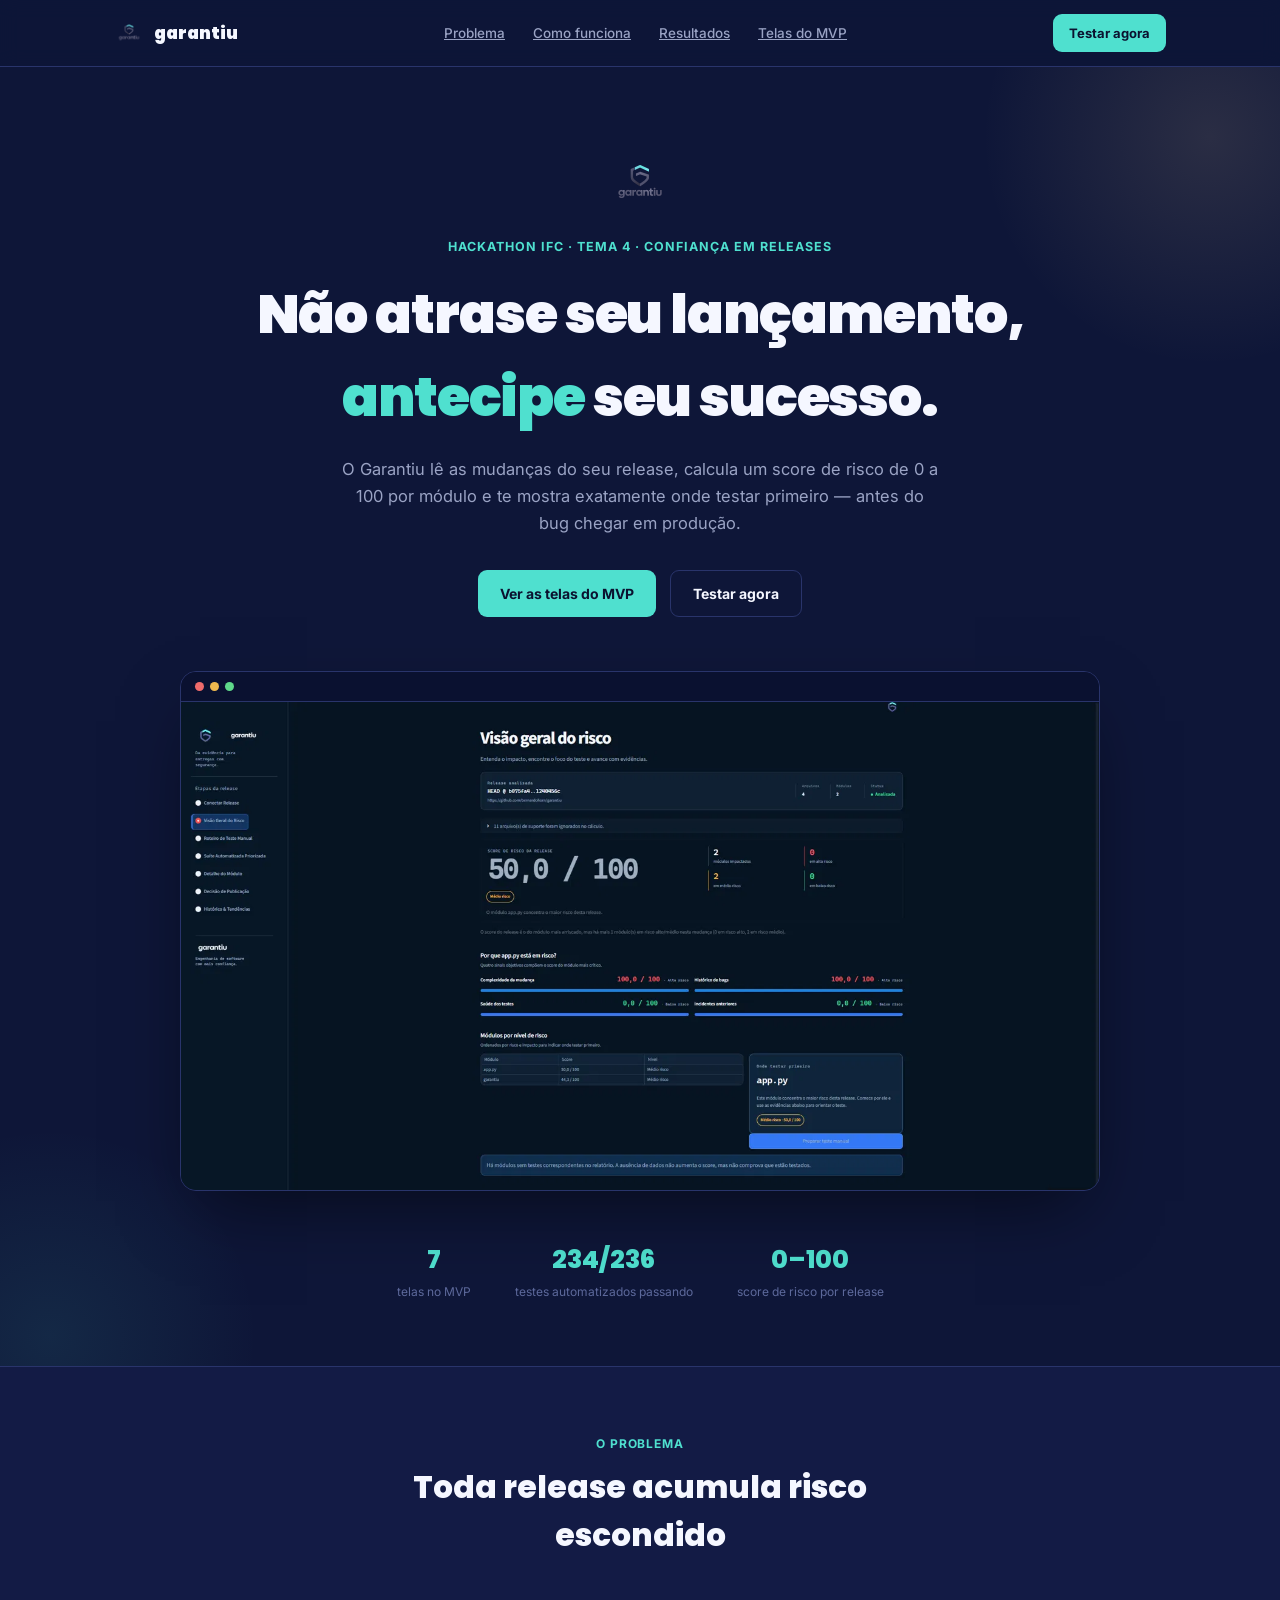
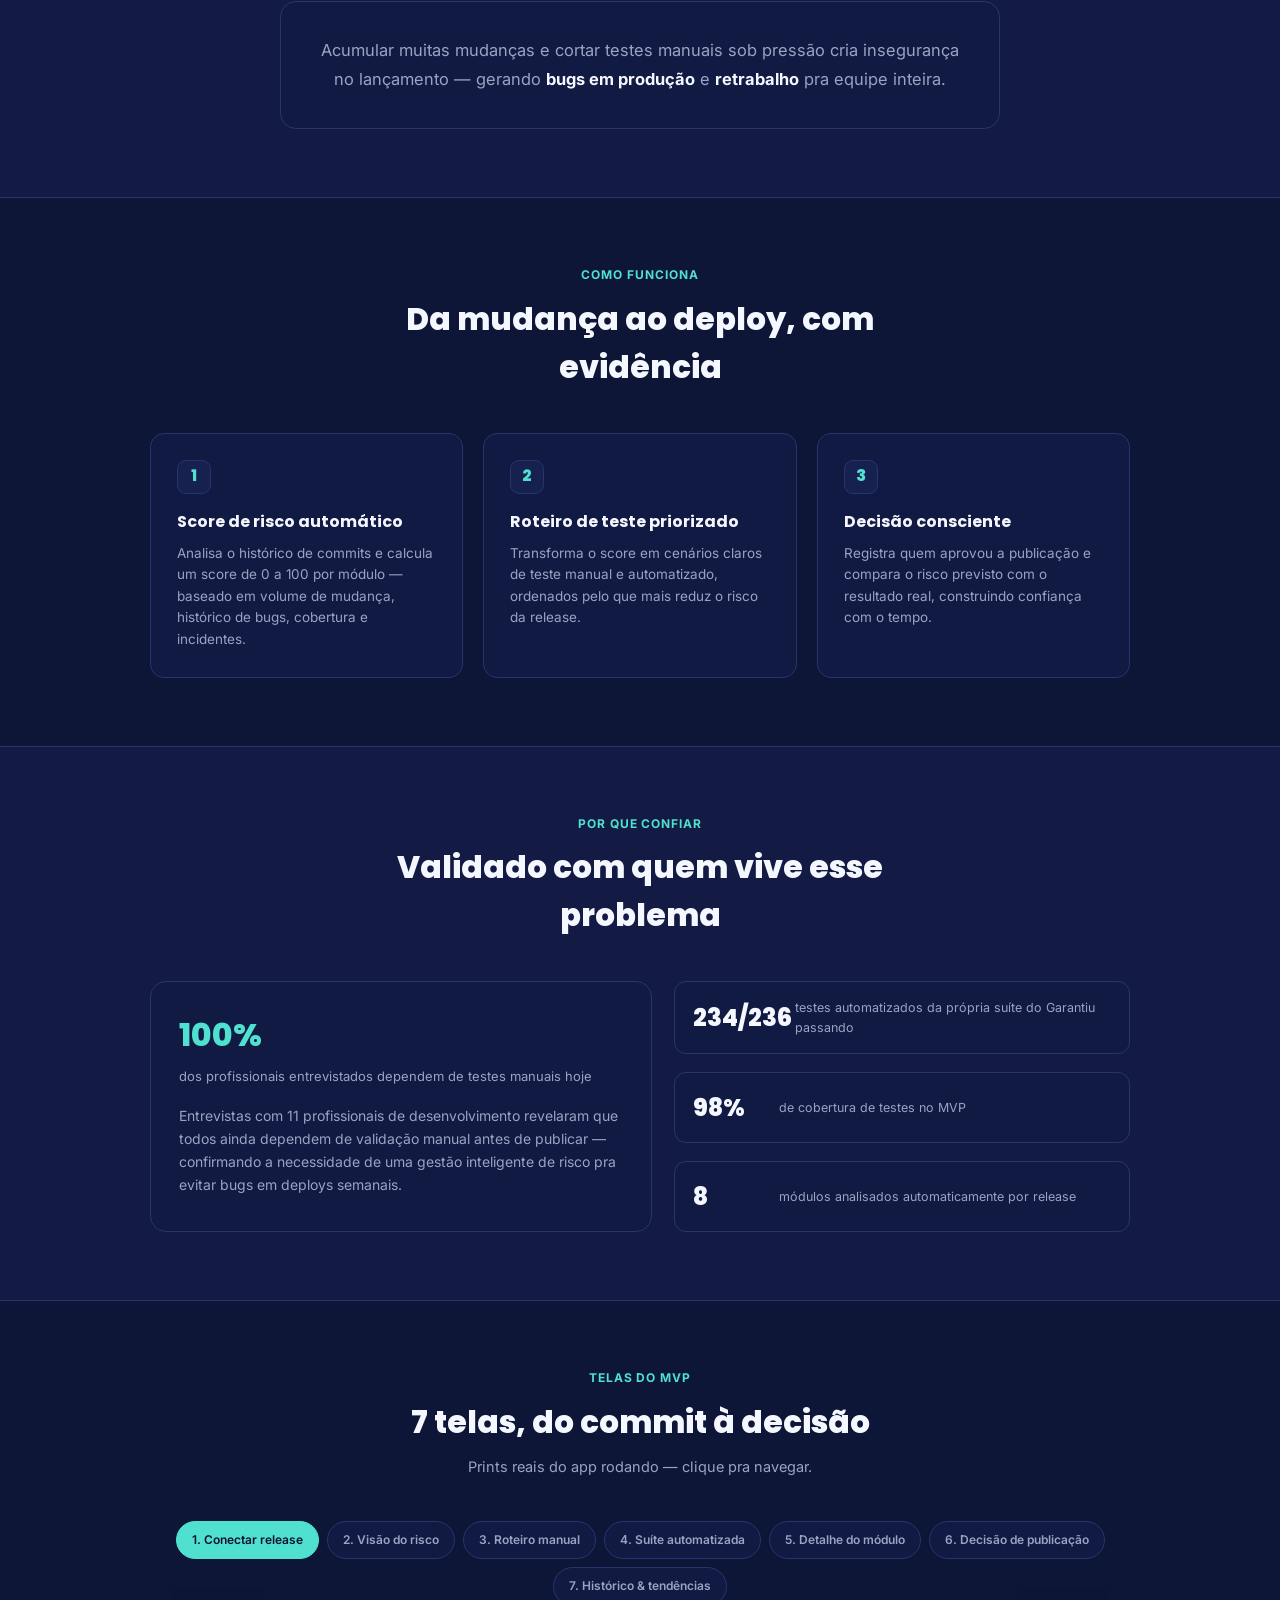
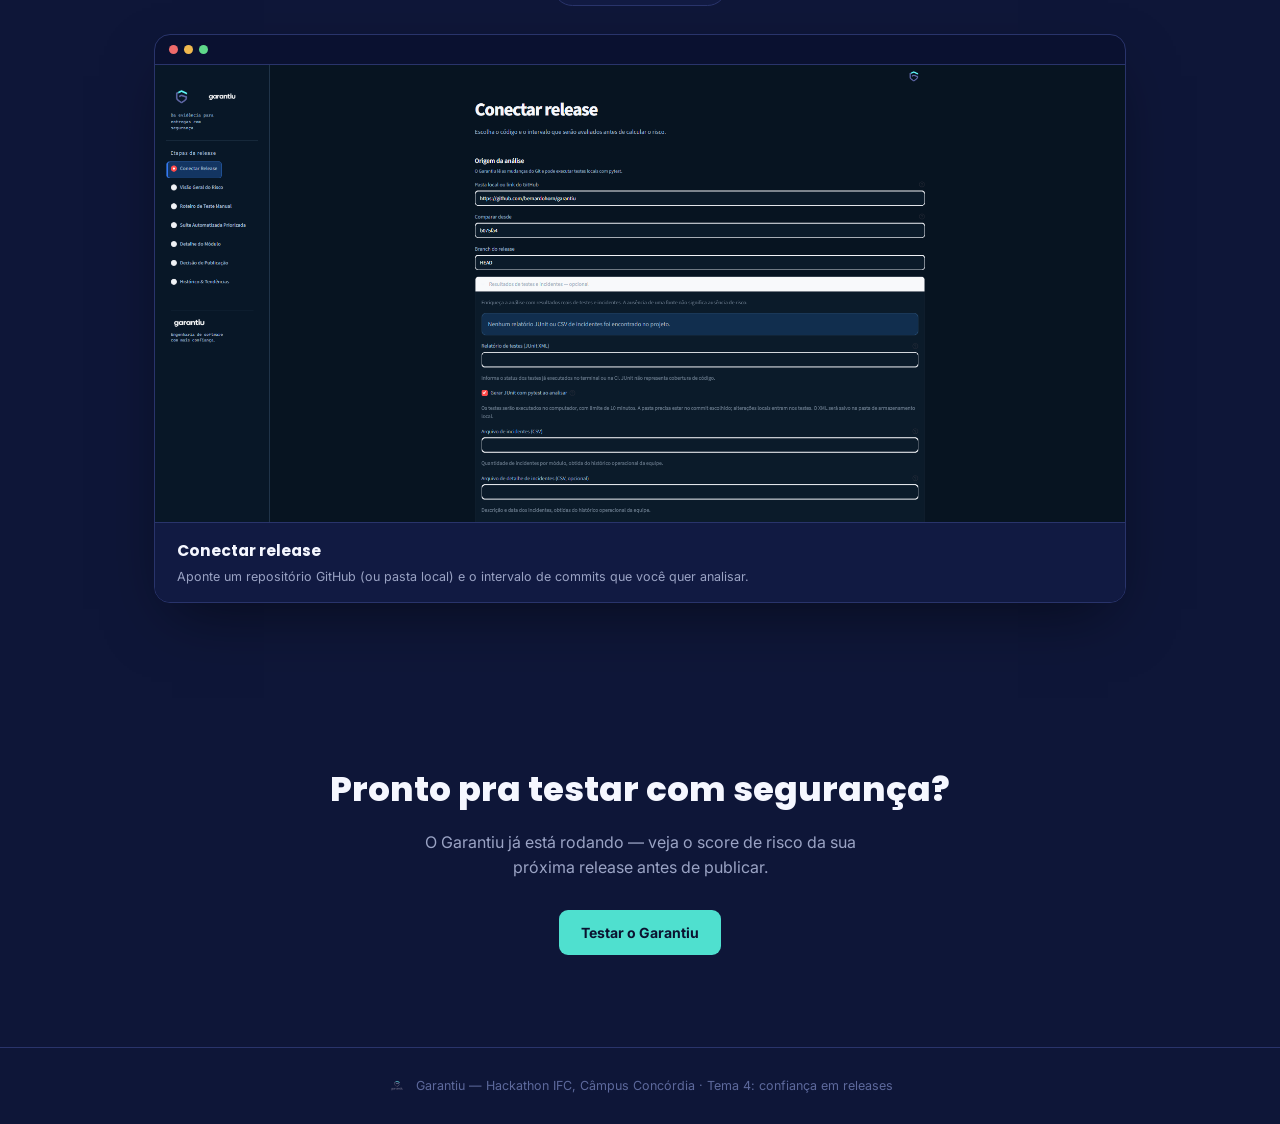
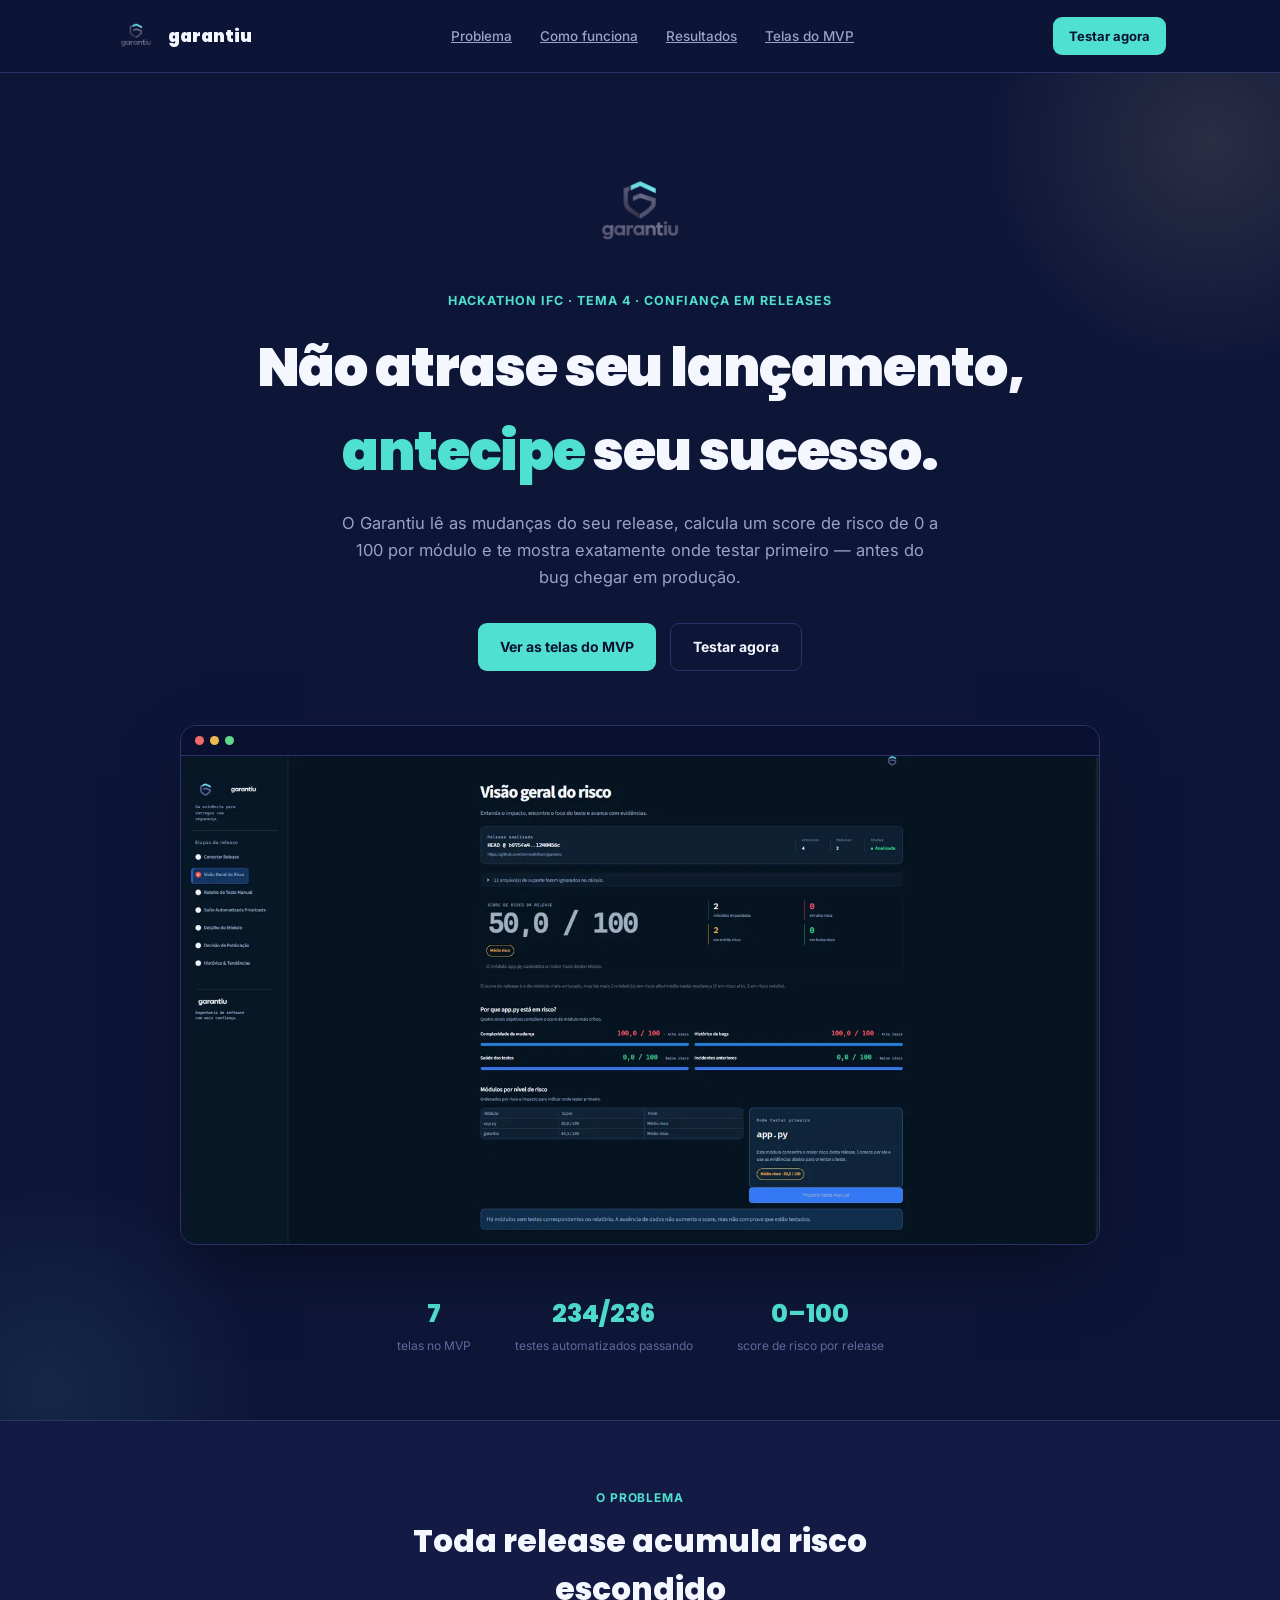
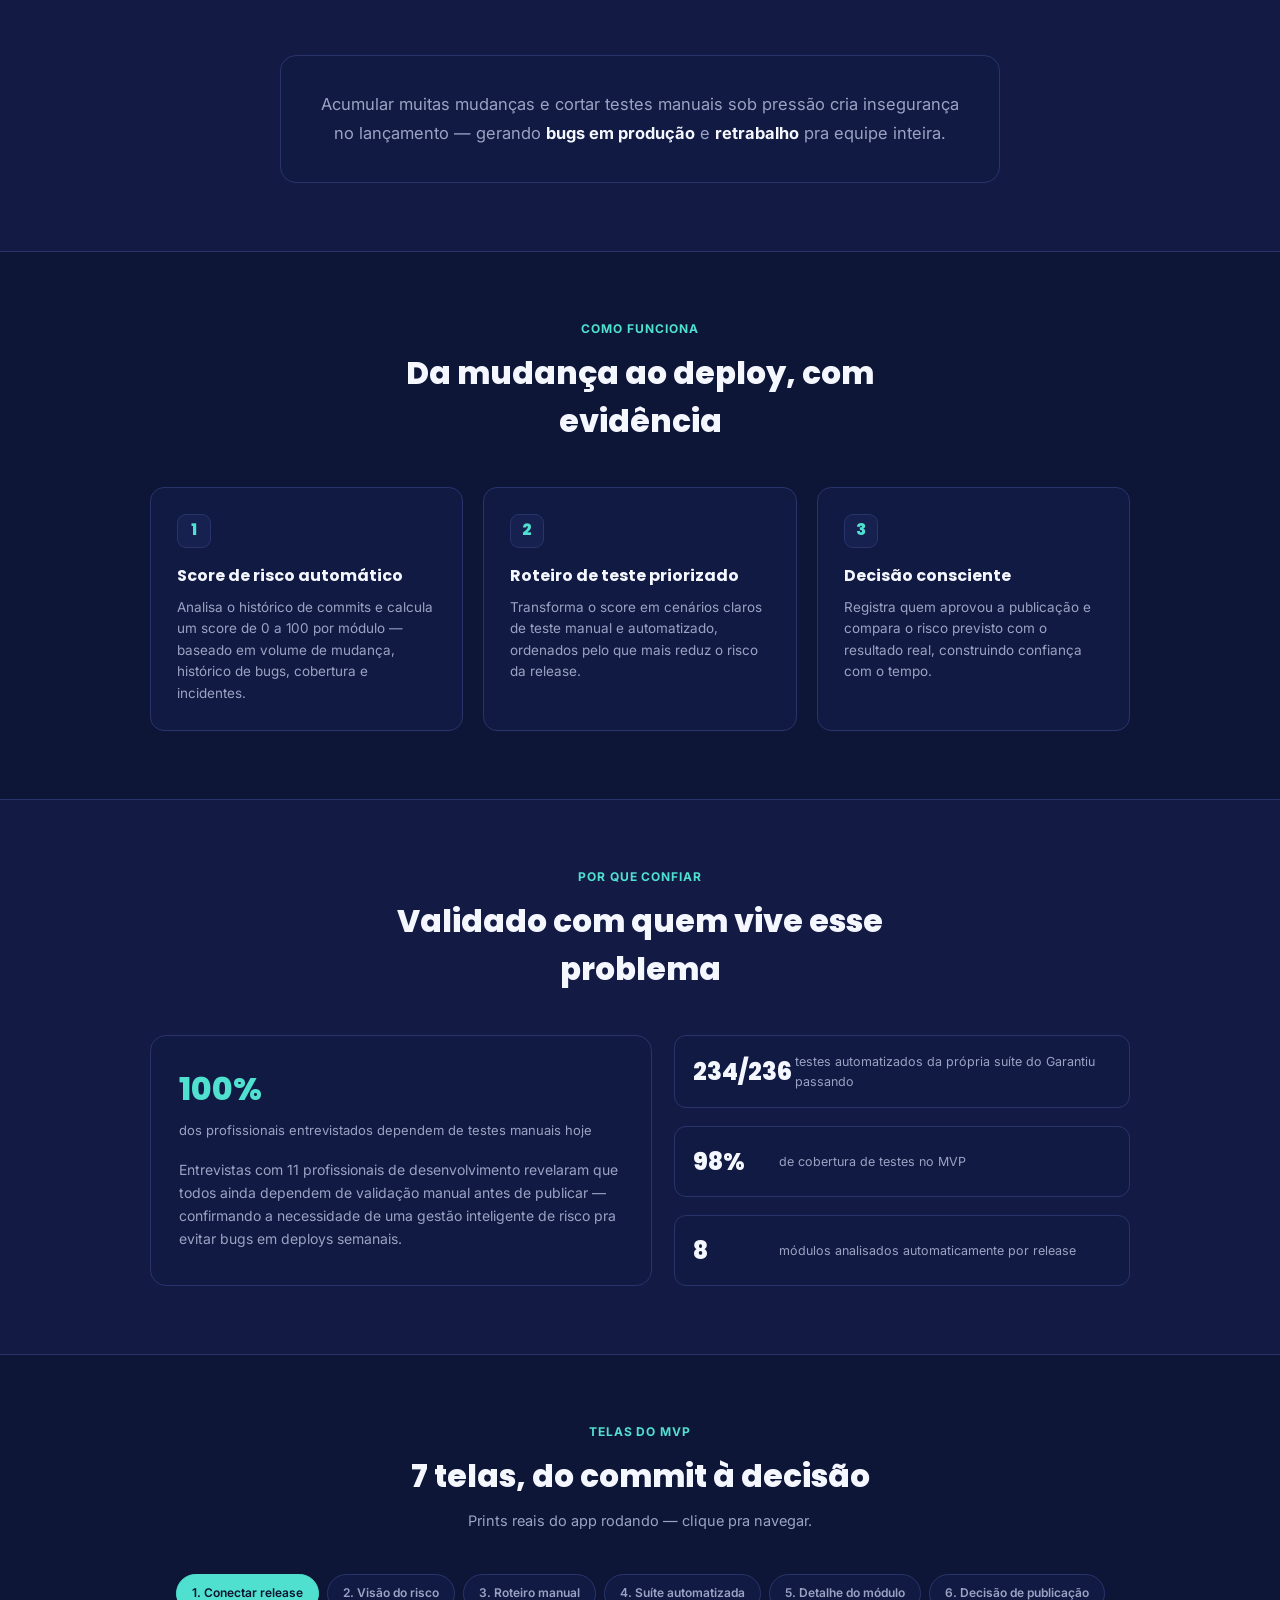
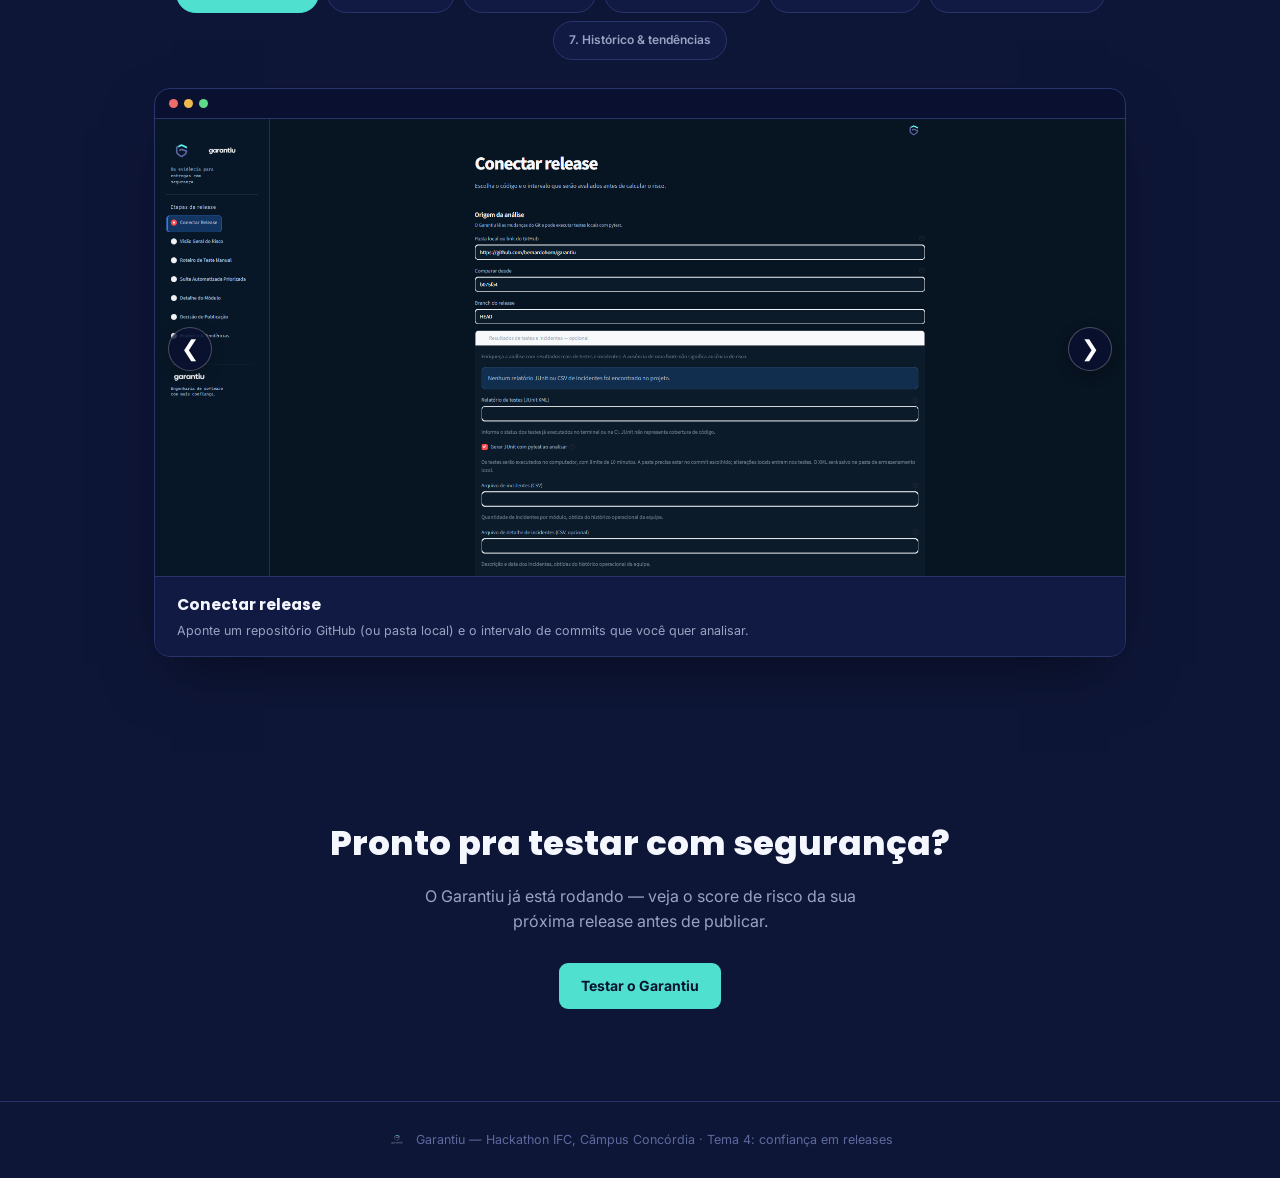
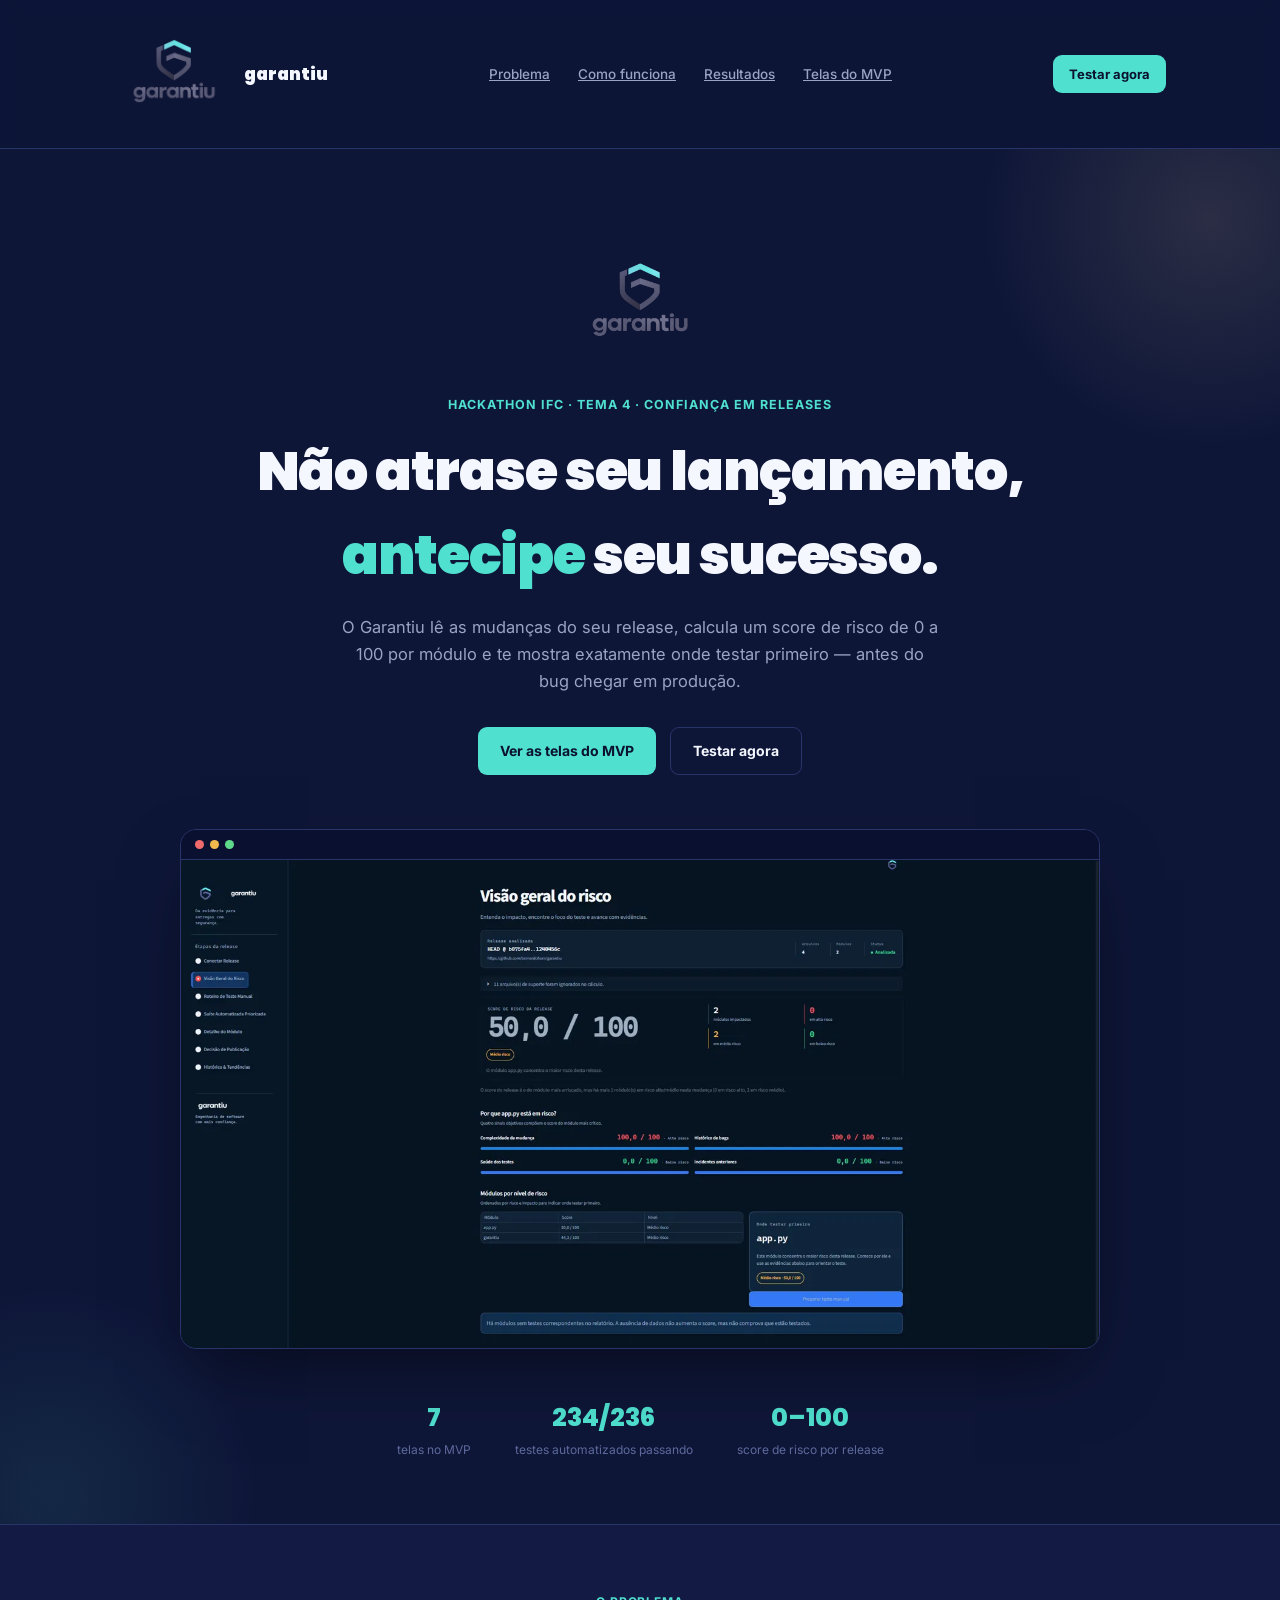
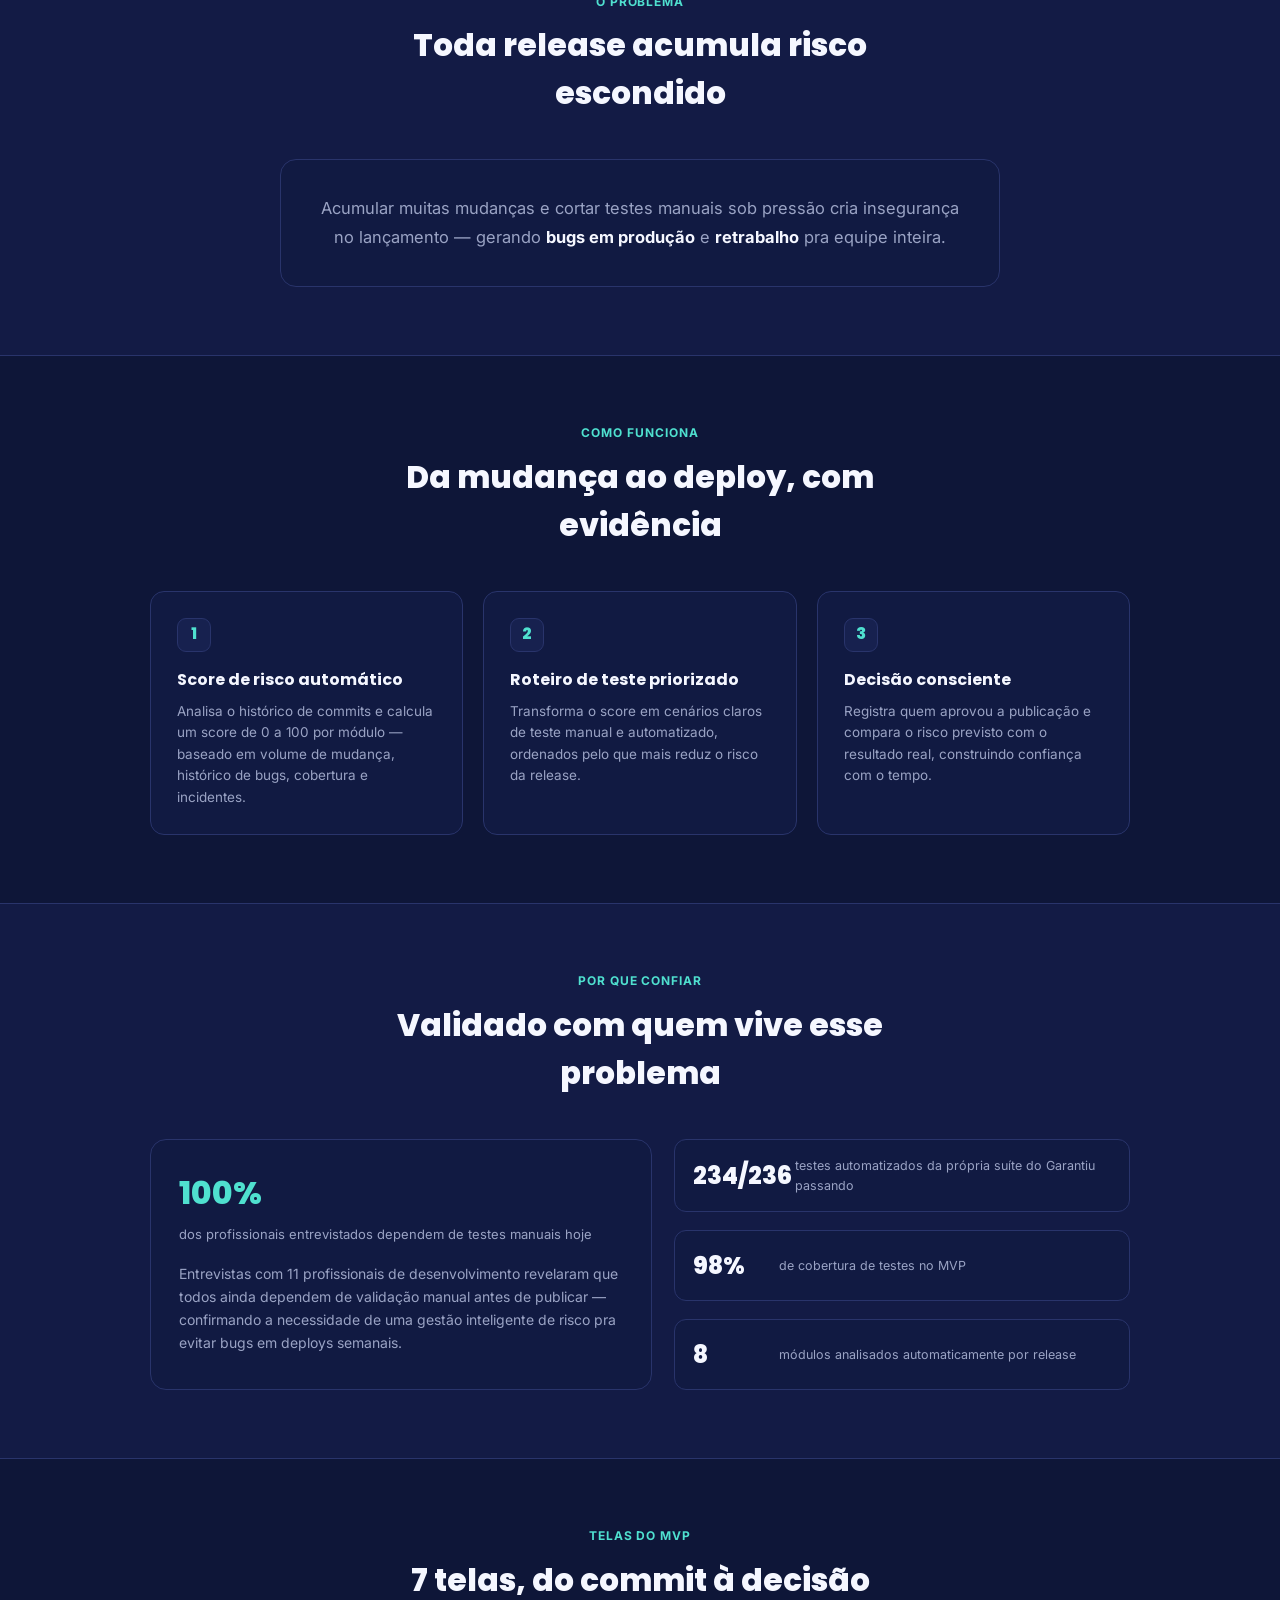
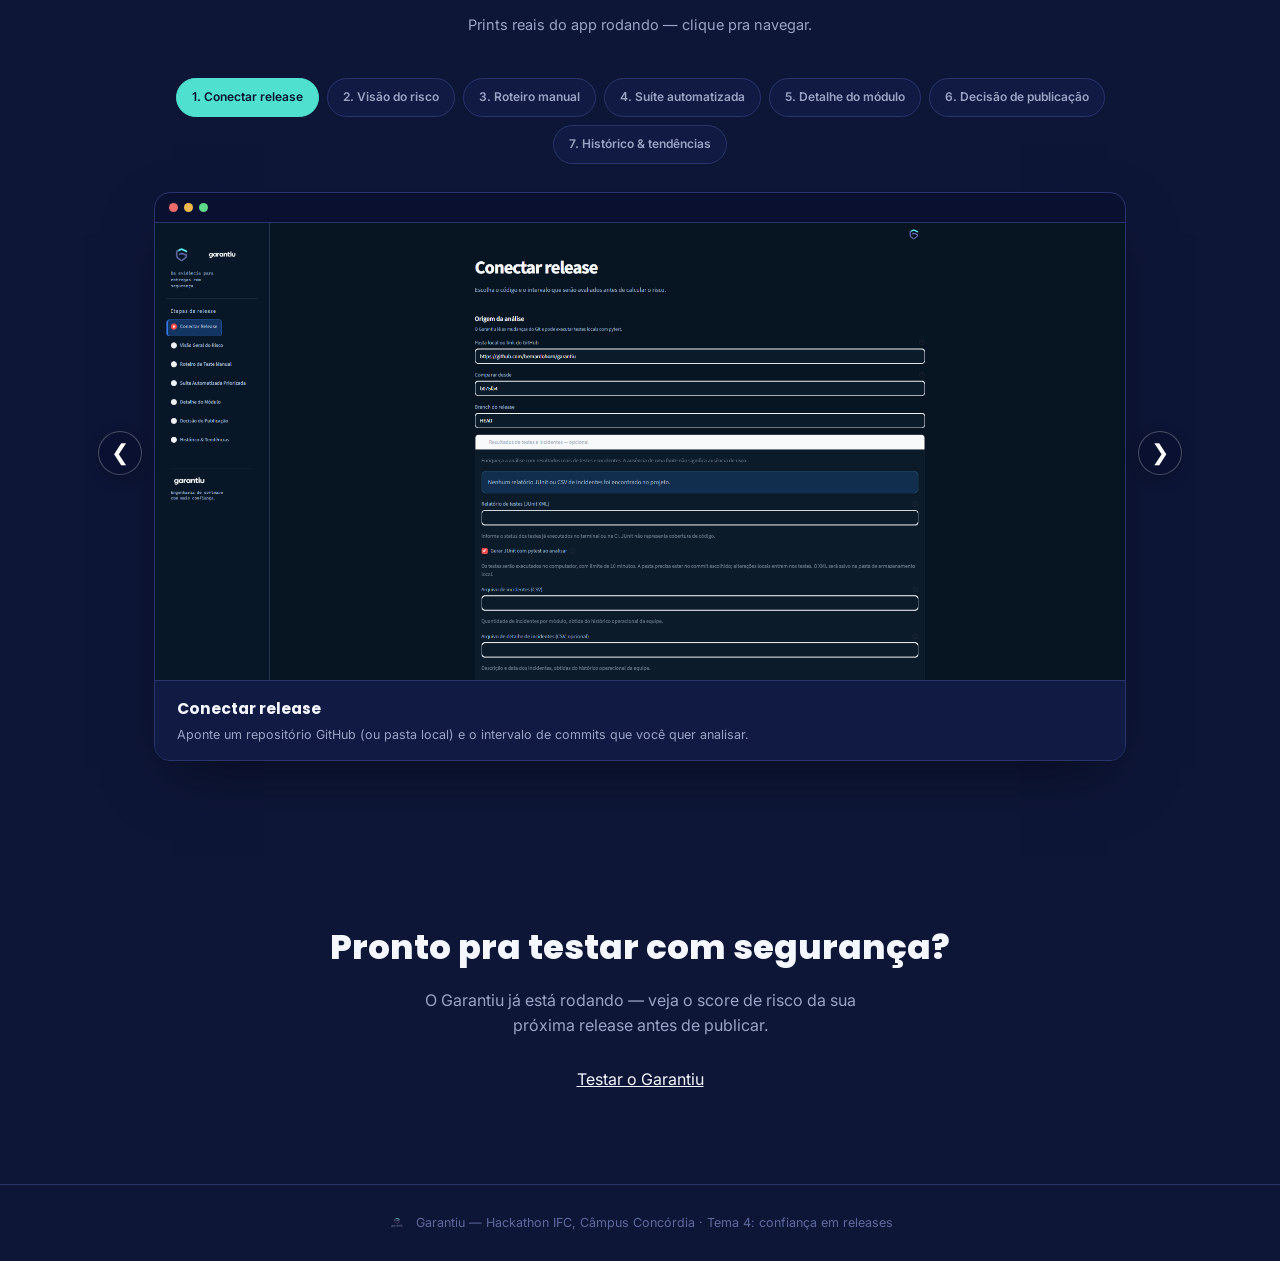
